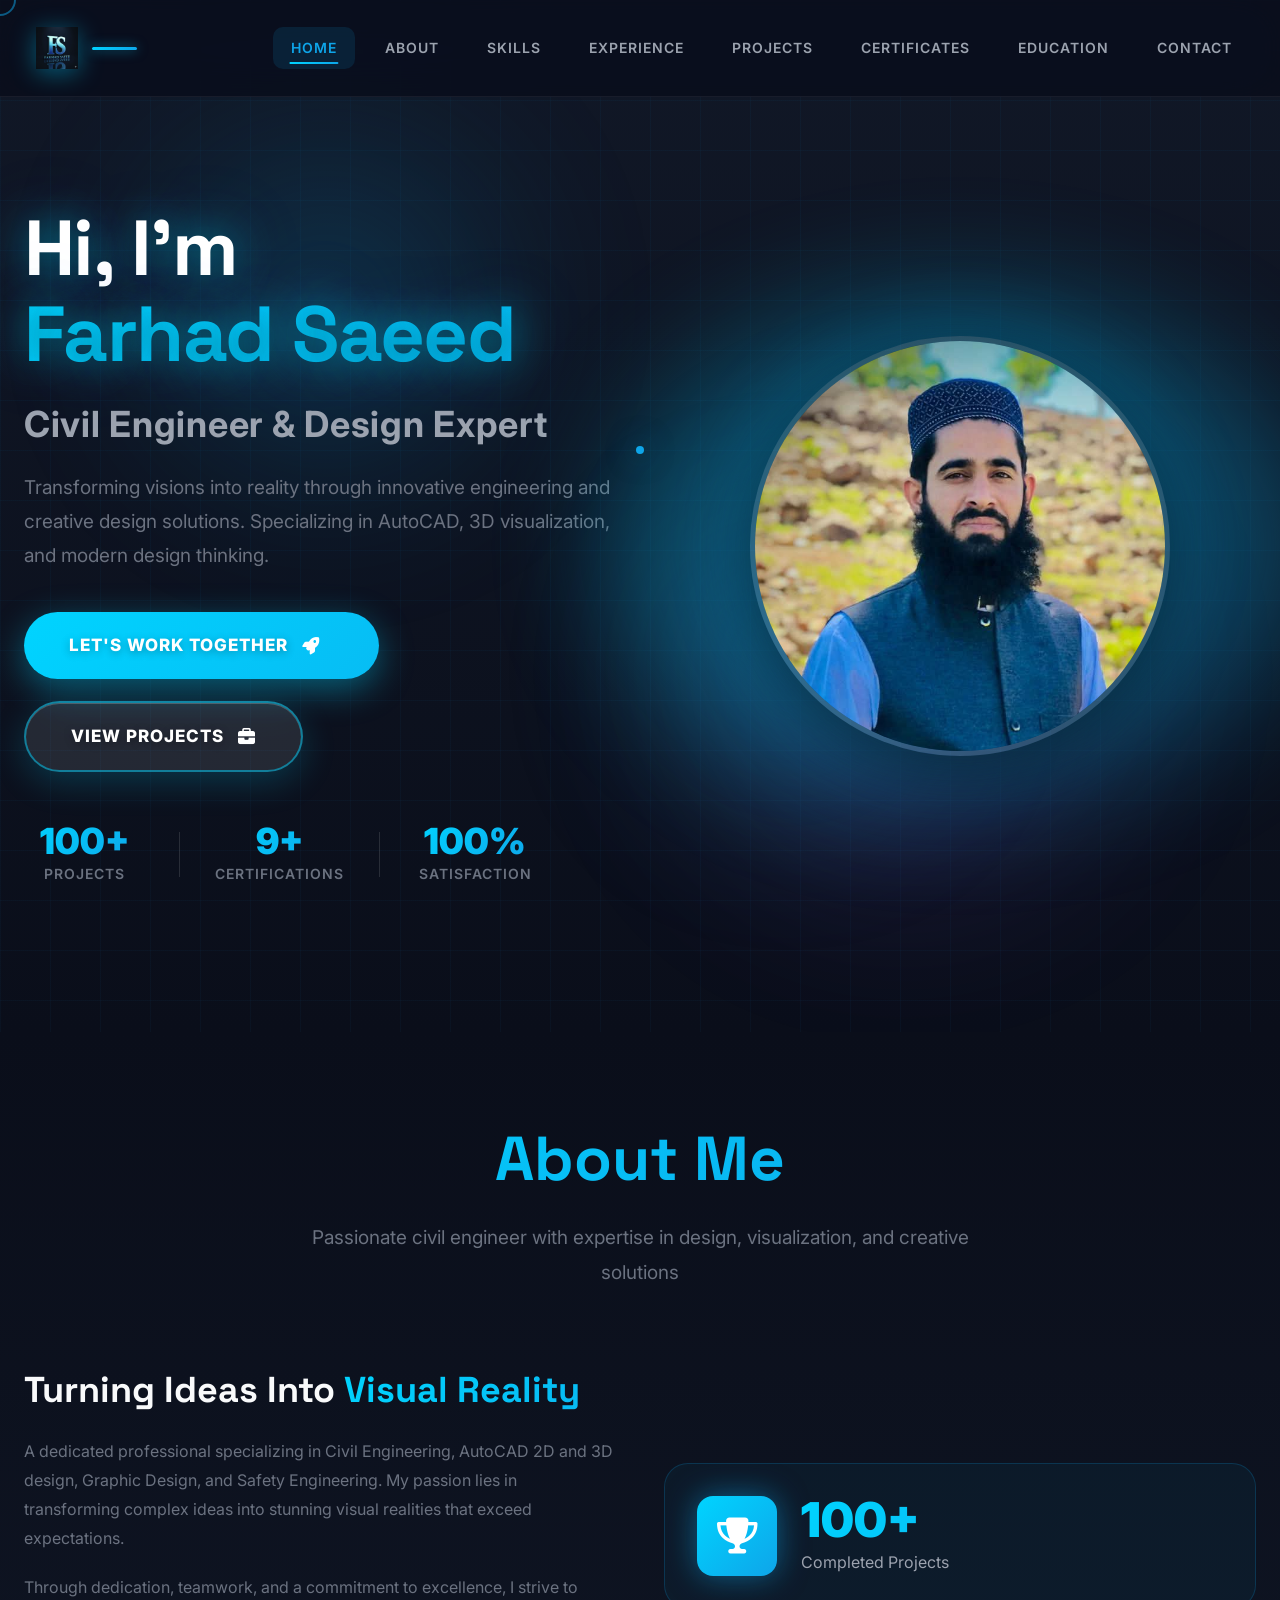
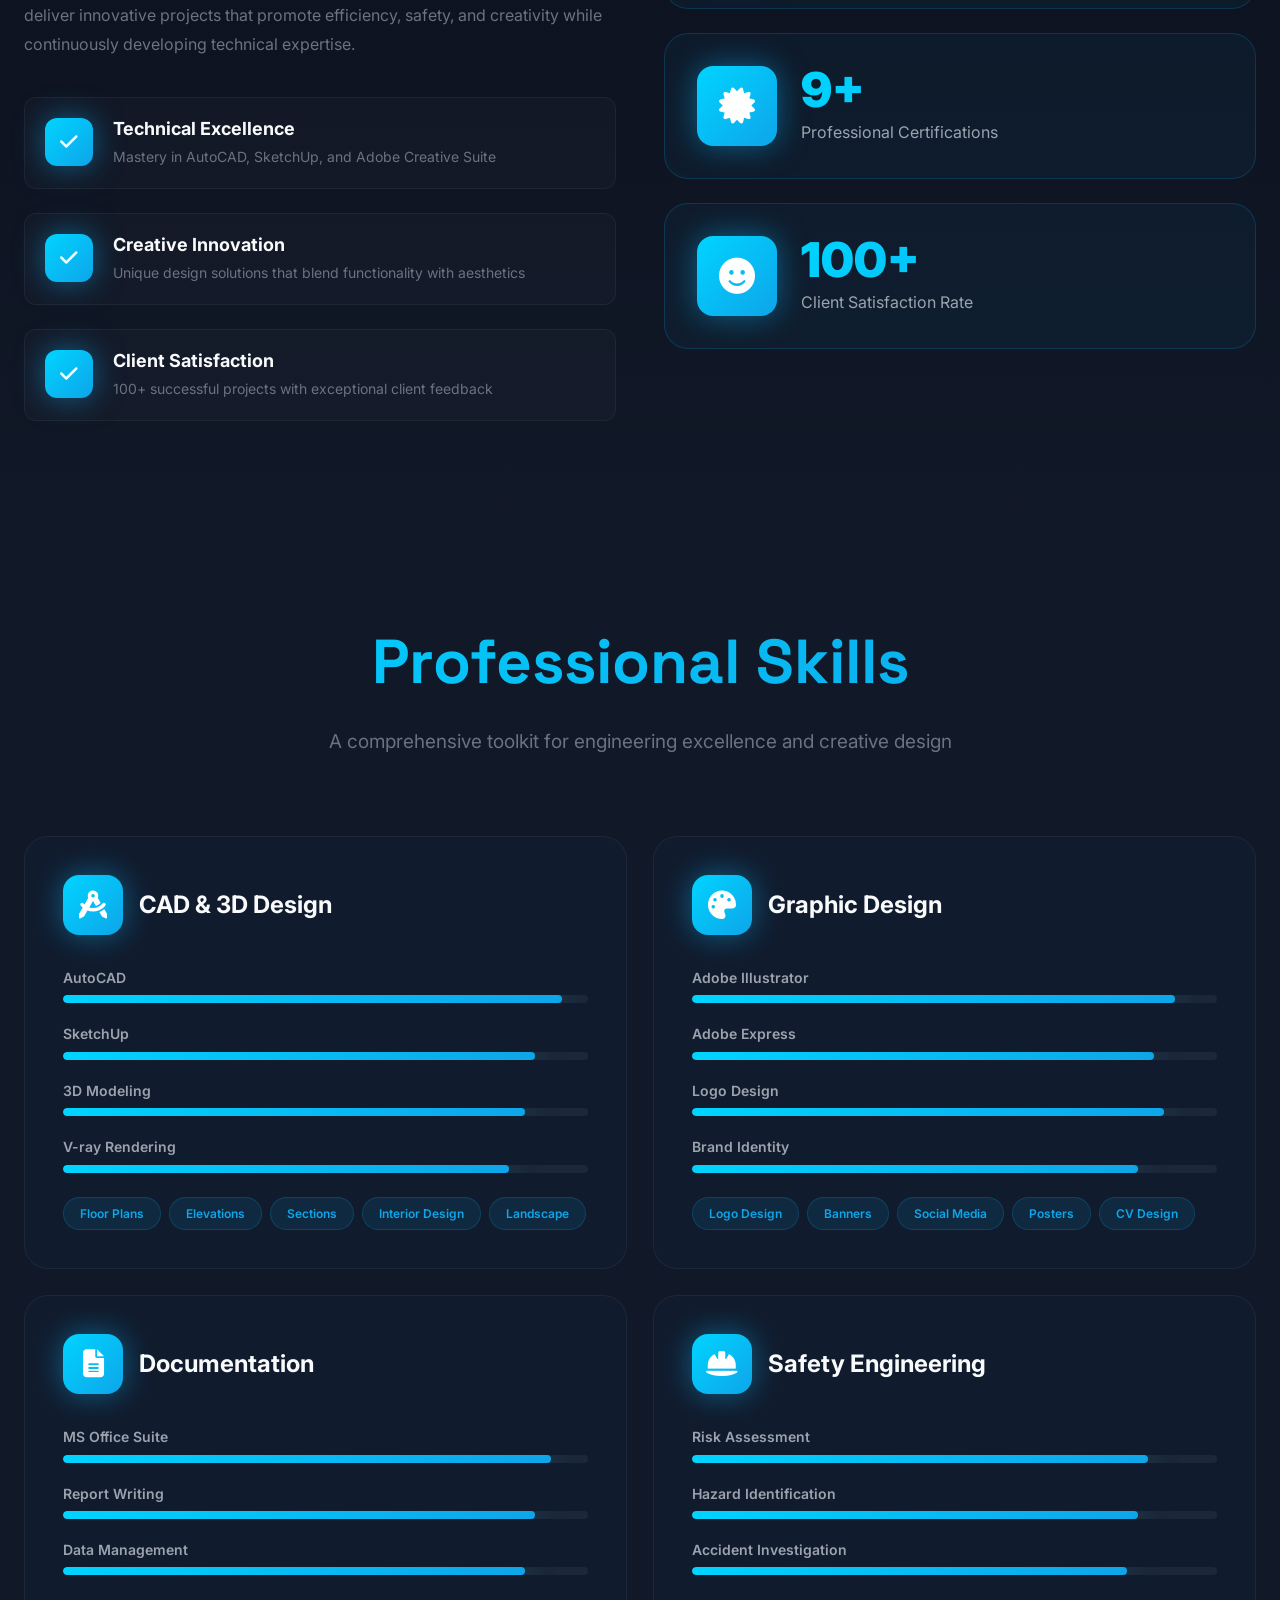
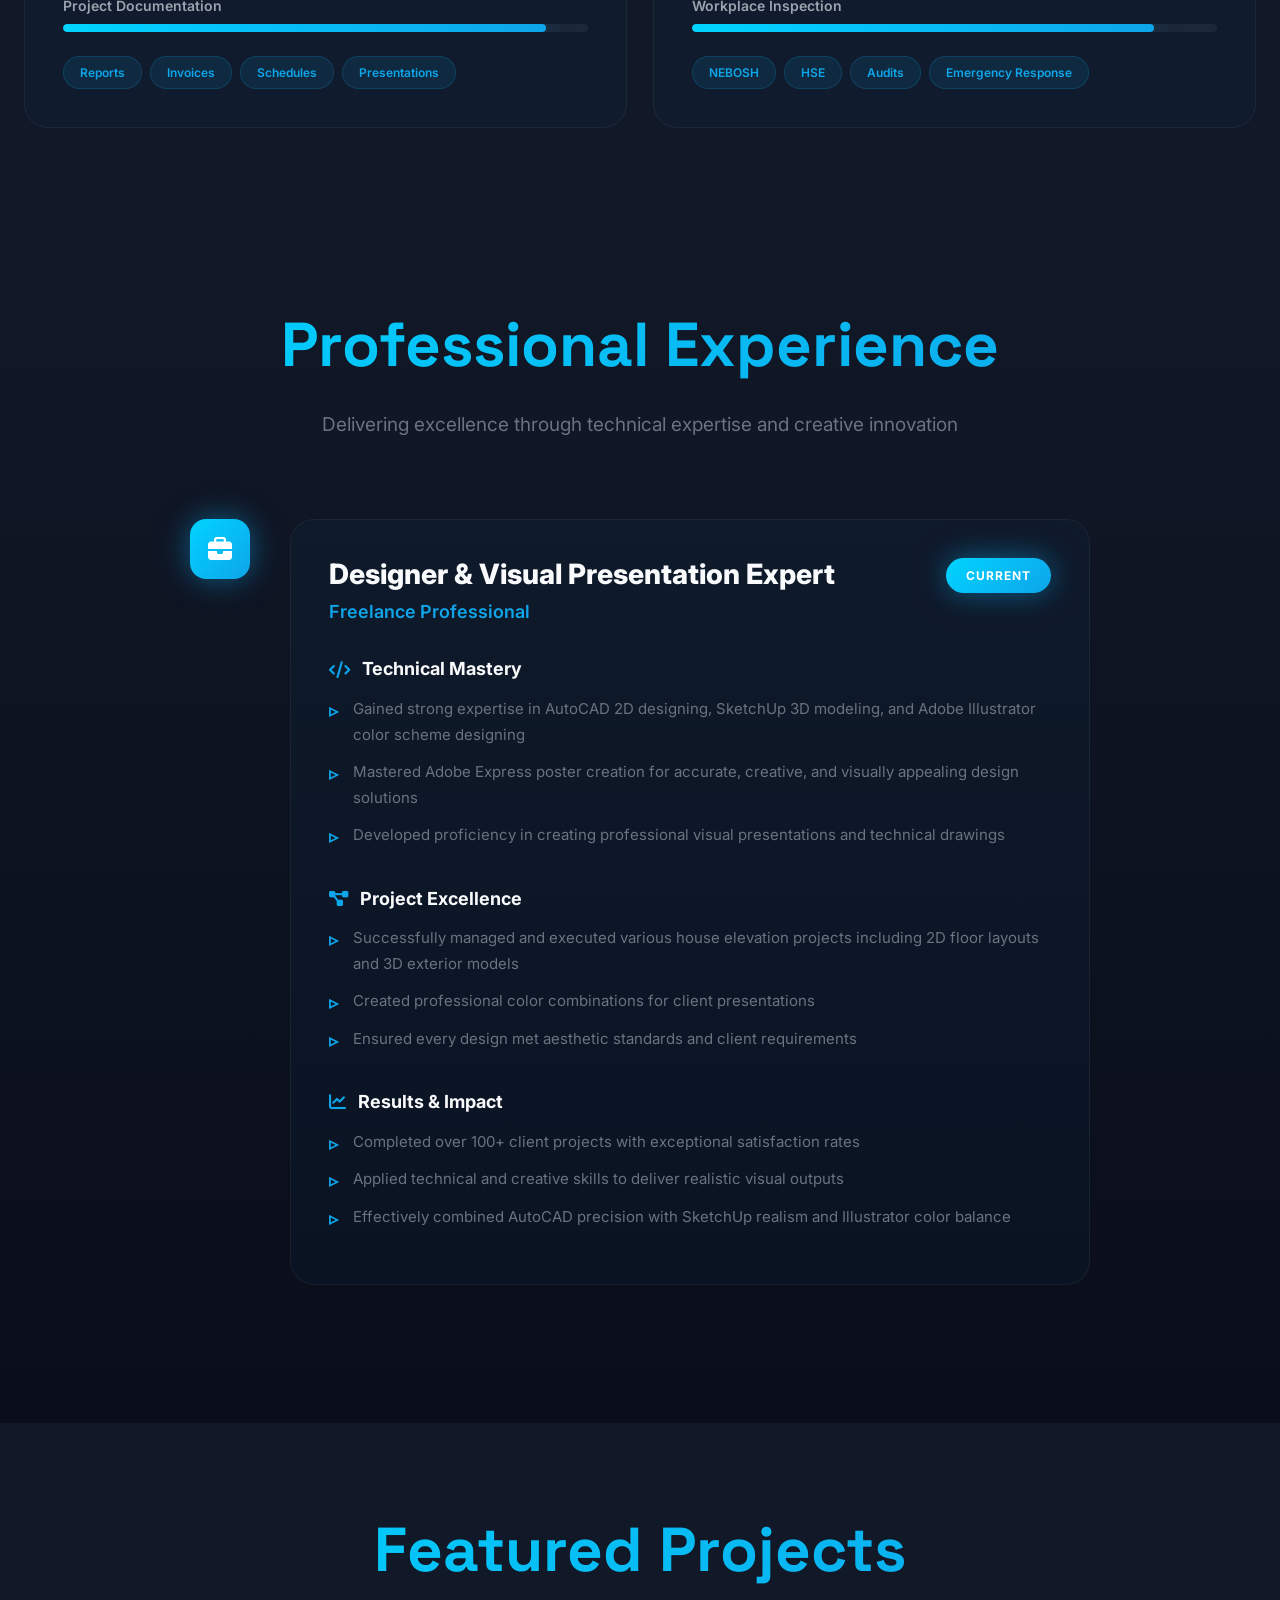
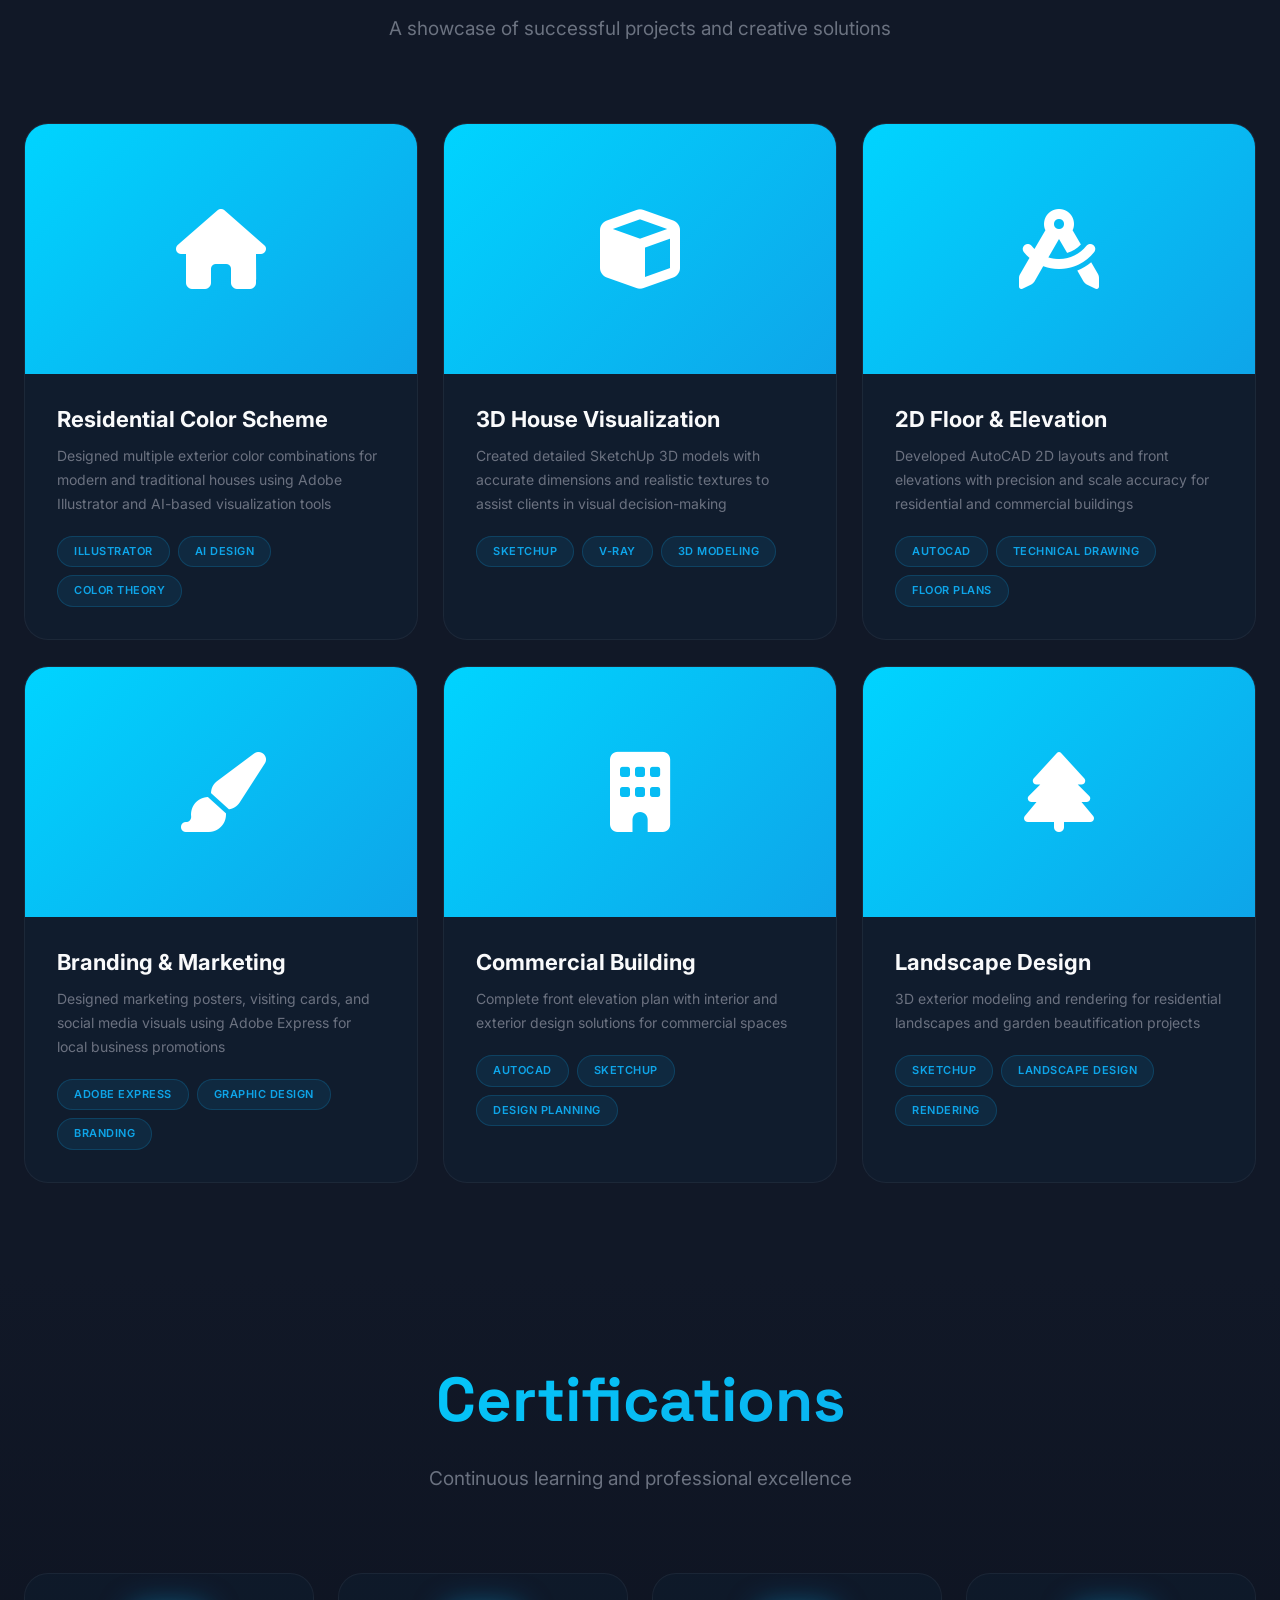
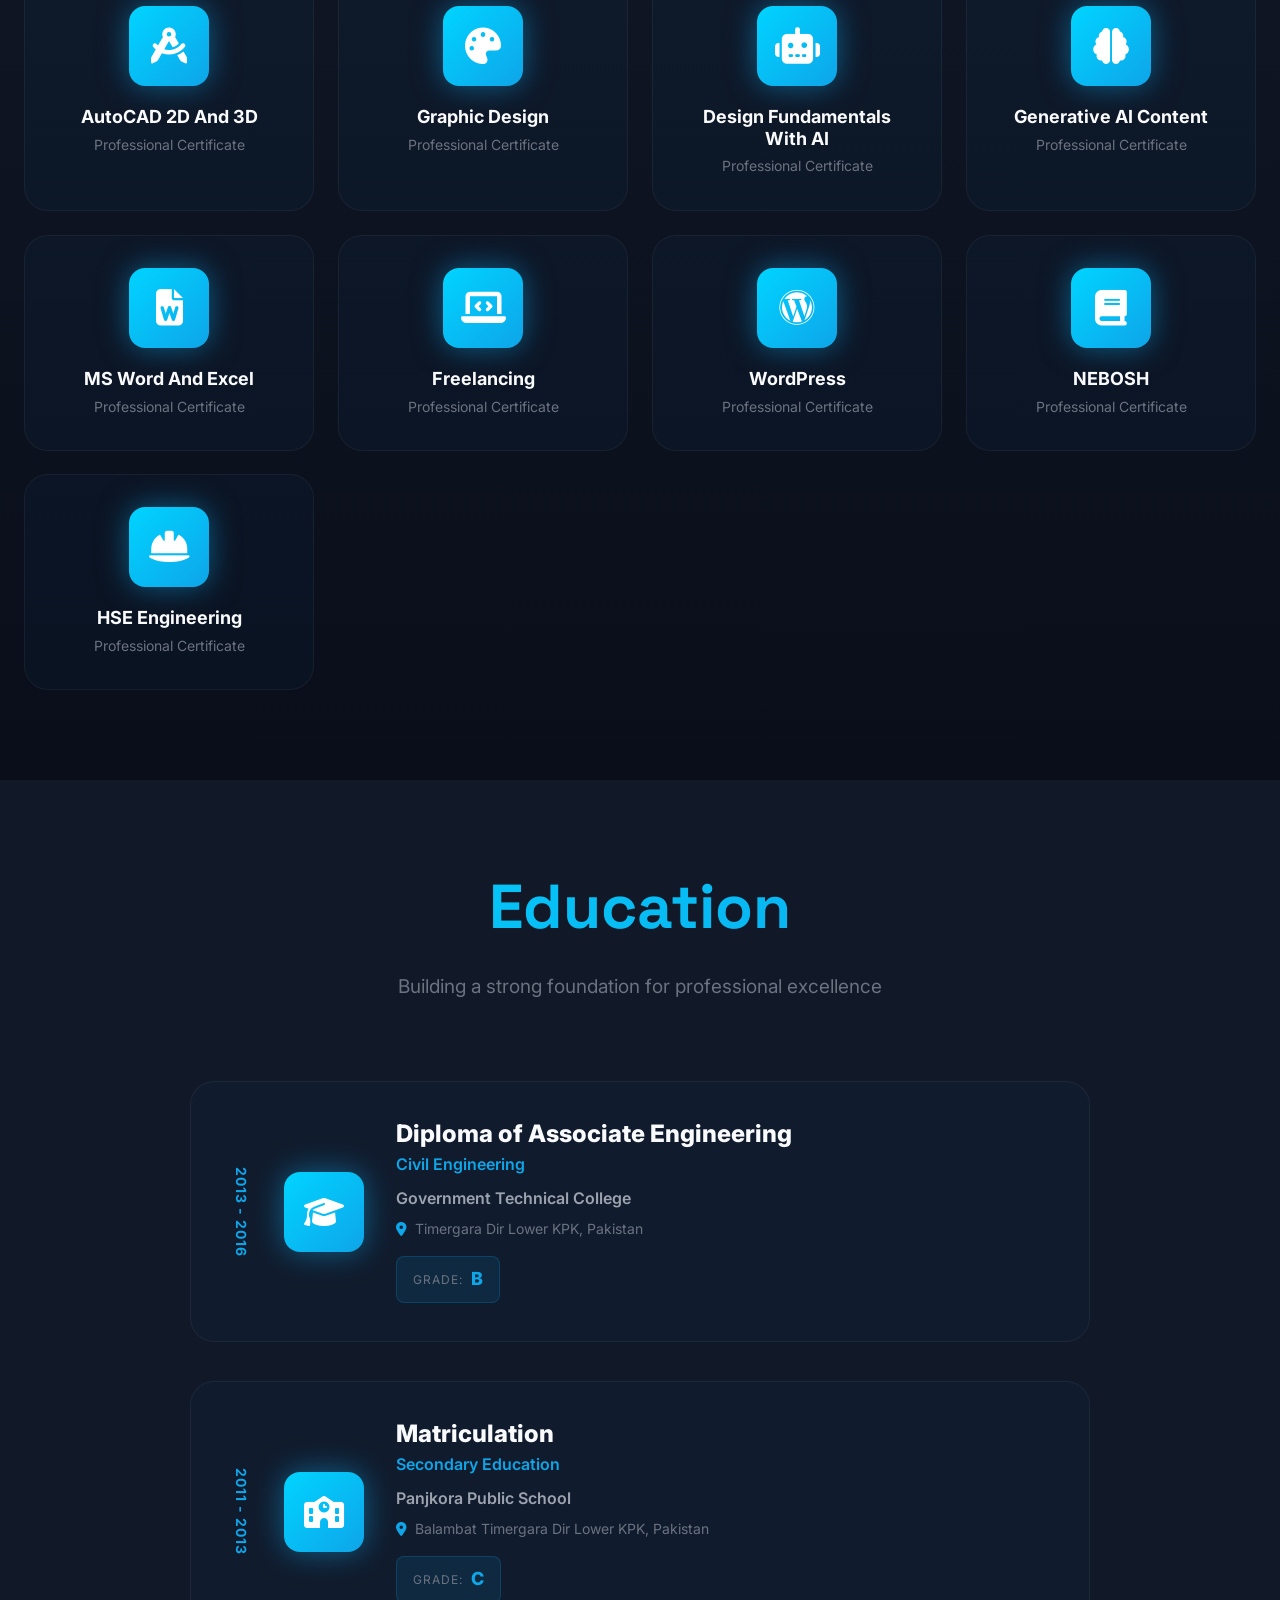
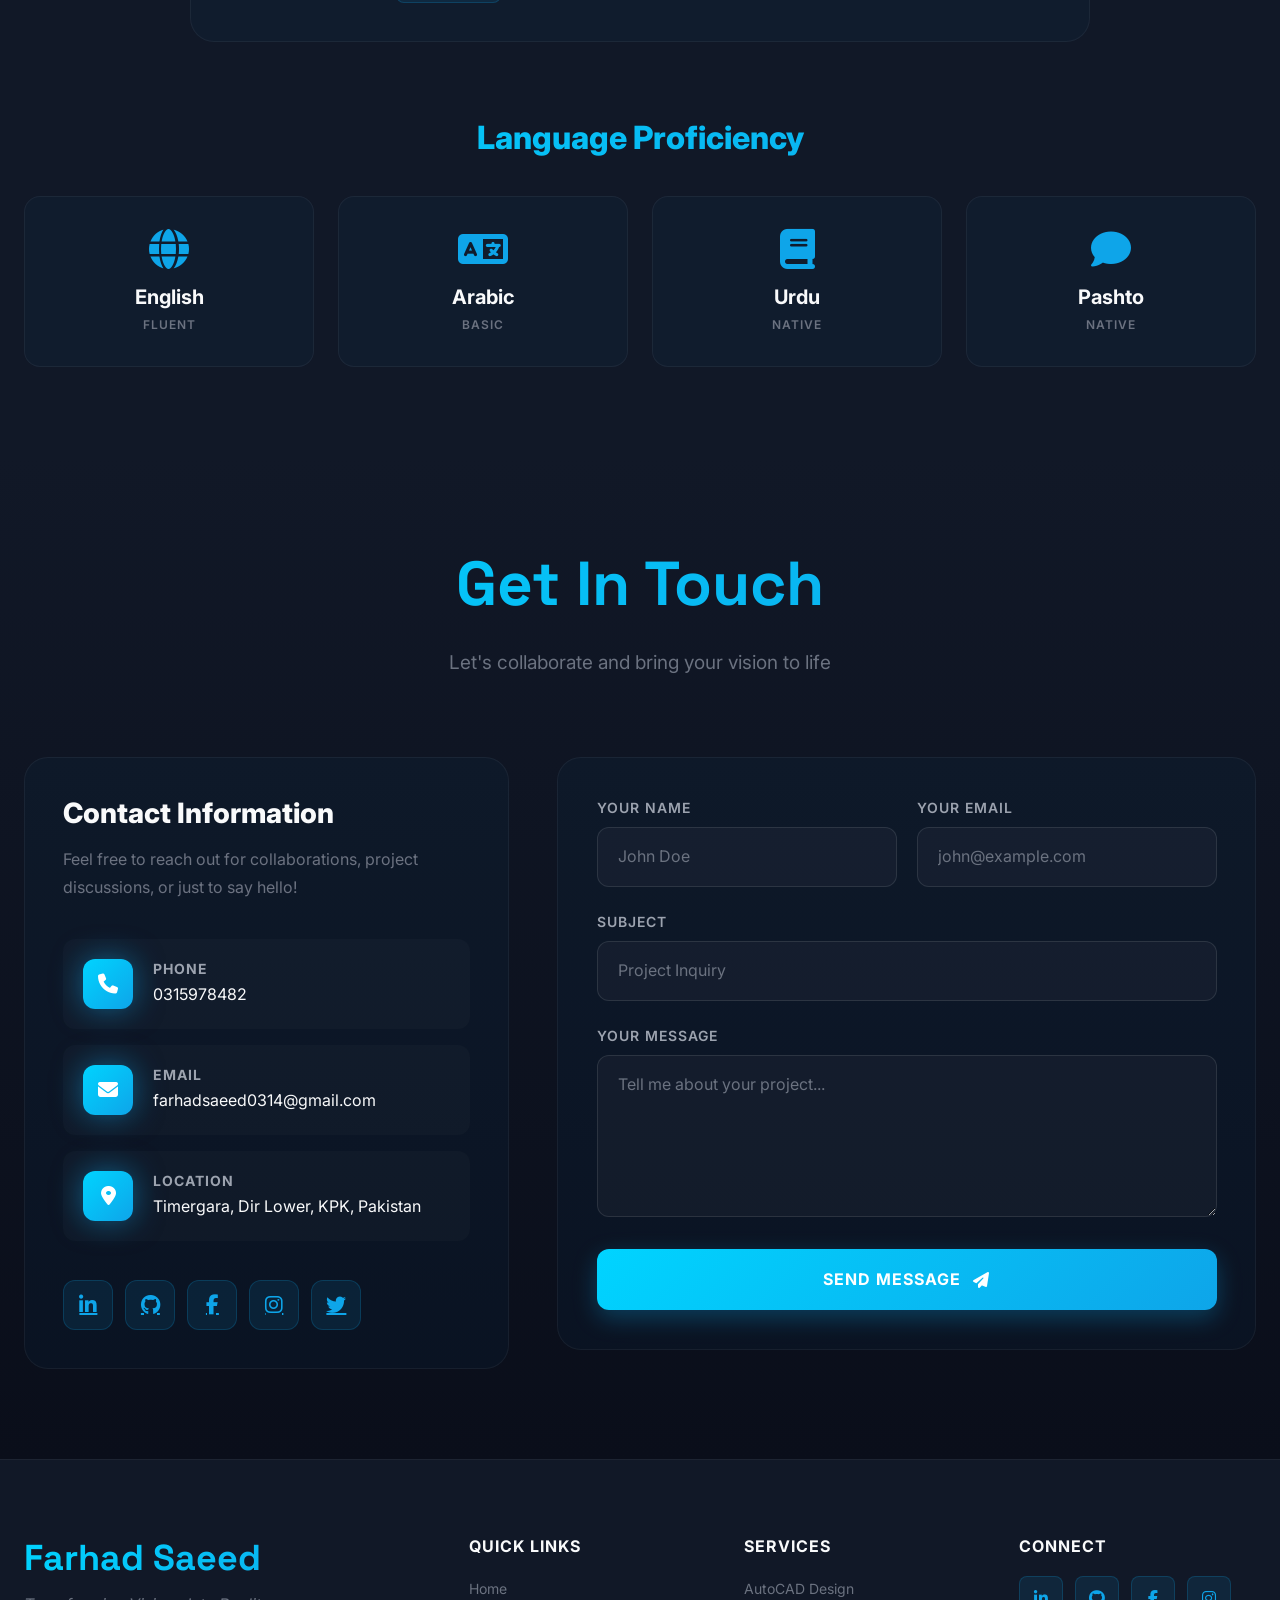
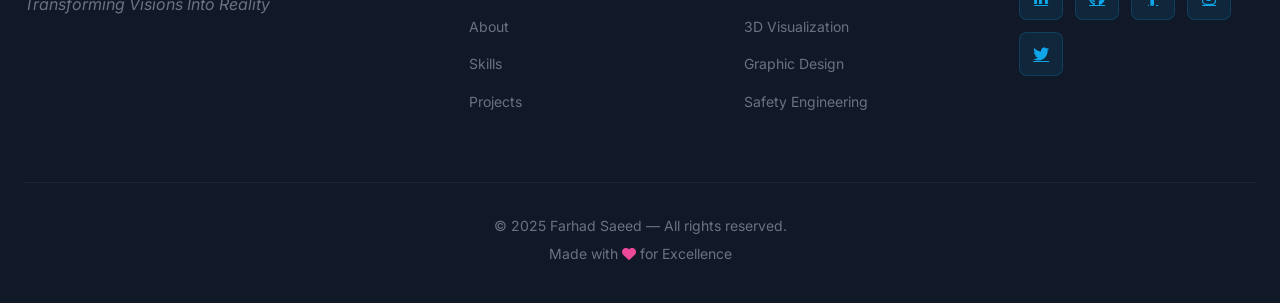
==== Farhad Saeed portfolio/index.html @ add0cc76 "trigger" ====
<!DOCTYPE html>
<html lang="en">
  <head>
    <meta charset="UTF-8" />
    <meta
      name="viewport"
      content="width=device-width, initial-scale=1.0, maximum-scale=5.0"
    />
    <meta
      name="description"
      content="Farhad Saeed - Expert Civil Engineer & Design Specialist | AutoCAD, 3D Visualization, Graphic Design"
    />
    <meta
      name="keywords"
      content="Civil Engineer, AutoCAD, 3D Design, Graphic Design, SketchUp, Portfolio"
    />
    <meta name="author" content="Farhad Saeed" />
    <meta name="theme-color" content="#0EA5E9" />

    <title>Farhad Saeed | Civil Engineer & Design Expert</title>

    <!-- Preconnect for performance -->
    <link rel="preconnect" href="https://fonts.googleapis.com" />
    <link rel="preconnect" href="https://fonts.gstatic.com" crossorigin />
    <link rel="preconnect" href="https://cdn.jsdelivr.net" />

    <!-- Bootstrap CSS -->
    <link
      href="https://cdn.jsdelivr.net/npm/bootstrap@5.3.2/dist/css/bootstrap.min.css"
      rel="stylesheet"
      integrity="sha384-T3c6CoIi6uLrA9TneNEoa7RxnatzjcDSCmG1MXxSR1GAsXEV/Dwwykc2MPK8M2HN"
      crossorigin="anonymous"
    />

    <!-- Font Awesome -->
    <link
      rel="stylesheet"
      href="https://cdnjs.cloudflare.com/ajax/libs/font-awesome/6.4.2/css/all.min.css"
      integrity="sha512-z3gLpd7yknf1YoNbCzqRKc4qyor8gaKU1qmn+CShxbuBusANI9QpRohGBreCFkKxLhei6S9CQXFEbbKuqLg0DA=="
      crossorigin="anonymous"
      referrerpolicy="no-referrer"
    />

    <!-- Google Fonts - Inter & Space Grotesk -->
    <link
      href="https://fonts.googleapis.com/css2?family=Inter:wght@300;400;500;600;700;800;900&family=Space+Grotesk:wght@400;500;600;700;800;900&display=swap"
      rel="stylesheet"
    />

    <!-- AOS Animation Library -->
    <link href="https://unpkg.com/aos@2.3.1/dist/aos.css" rel="stylesheet" />

    <!-- Custom CSS -->
    <link href="index.css" rel="stylesheet" />

    <!-- Favicon -->
    <link rel="icon" type="image/png" href="farhadlogo.png" />
  </head>
  <body>
    <!-- Loading Screen -->
    <div class="loading-screen" id="loadingScreen">
      <div class="loader-container">
        <div class="loader"></div>
        <div class="loader-text">Loading Excellence...</div>
      </div>
    </div>

    <!-- Custom Cursor (Desktop Only) -->
    <div class="cursor-dot" id="cursorDot"></div>
    <div class="cursor-outline" id="cursorOutline"></div>

    <!-- Navigation -->
    <nav class="navbar navbar-expand-lg fixed-top" id="mainNav">
      <div class="container">
        <a class="navbar-brand" href="#home">
          <img
            src="farhadlogo.png"
            alt="Farhad Saeed Logo"
            class="logo-image"
            loading="lazy"
          />
          <span class="brand-line"></span>
        </a>
        <button
          class="navbar-toggler"
          type="button"
          data-bs-toggle="collapse"
          data-bs-target="#navbarNav"
          aria-controls="navbarNav"
          aria-expanded="false"
          aria-label="Toggle navigation"
        >
          <span class="navbar-toggler-icon"></span>
        </button>
        <div
          class="collapse navbar-collapse justify-content-end"
          id="navbarNav"
        >
          <ul class="navbar-nav">
            <li class="nav-item">
              <a class="nav-link active" href="#home">Home</a>
            </li>
            <li class="nav-item">
              <a class="nav-link" href="#about">About</a>
            </li>
            <li class="nav-item">
              <a class="nav-link" href="#skills">Skills</a>
            </li>
            <li class="nav-item">
              <a class="nav-link" href="#experience">Experience</a>
            </li>
            <li class="nav-item">
              <a class="nav-link" href="#projects">Projects</a>
            </li>
            <li class="nav-item">
              <a class="nav-link" href="#certificates">Certificates</a>
            </li>
            <li class="nav-item">
              <a class="nav-link" href="#education">Education</a>
            </li>
            <li class="nav-item">
              <a class="nav-link" href="#contact">Contact</a>
            </li>
          </ul>
        </div>
      </div>
    </nav>

    <!-- Hero Section -->
    <section id="home" class="hero-section">
      <div class="hero-background">
        <div class="hero-grid"></div>
        <div class="hero-gradient-orb orb-1"></div>
        <div class="hero-gradient-orb orb-2"></div>
        <div class="hero-gradient-orb orb-3"></div>
      </div>

      <div class="container">
        <div class="row align-items-center min-vh-100 g-4 g-lg-5">
          <div
            class="col-lg-6 order-2 order-lg-1"
            data-aos="fade-right"
            data-aos-duration="1000"
          >
            <div class="hero-content">
              <h1 class="hero-title">
                Hi, I'm <span class="gradient-text">Farhad Saeed</span>
              </h1>
              <h2 class="hero-subtitle">Civil Engineer & Design Expert</h2>
              <p class="hero-description">
                Transforming visions into reality through innovative engineering
                and creative design solutions. Specializing in AutoCAD, 3D
                visualization, and modern design thinking.
              </p>

              <div class="hero-buttons">
                <a href="#contact" class="btn-hero-primary">
                  <span class="btn-text">Let's Work Together</span>
                  <span class="btn-icon"><i class="fas fa-rocket"></i></span>
                  <div class="btn-particles"></div>
                </a>
                <a href="#projects" class="btn-hero-secondary">
                  <span class="btn-text">View Projects</span>
                  <span class="btn-icon"><i class="fas fa-briefcase"></i></span>
                </a>
              </div>

              <div class="hero-stats">
                <div class="stat-item">
                  <div class="stat-number">100+</div>
                  <div class="stat-label">Projects</div>
                </div>
                <div class="stat-divider"></div>
                <div class="stat-item">
                  <div class="stat-number">9+</div>
                  <div class="stat-label">Certifications</div>
                </div>
                <div class="stat-divider"></div>
                <div class="stat-item">
                  <div class="stat-number">100%</div>
                  <div class="stat-label">Satisfaction</div>
                </div>
              </div>
            </div>
          </div>
          <div
            class="col-lg-6 order-1 order-lg-2"
            data-aos="fade-left"
            data-aos-duration="1000"
            data-aos-delay="200"
          >
            <div class="hero-image-container">
              <div class="image-backdrop"></div>
              <div class="image-wrapper">
                <img
                  src="farhad1.jpeg"
                  alt="Farhad Saeed - Civil Engineer"
                  class="profile-image"
                  loading="eager"
                />
              </div>
            </div>
          </div>
        </div>
      </div>
    </section>

    <!-- About Section -->
    <section id="about" class="about-section">
      <div class="container">
        <div class="section-header" data-aos="fade-up">
          <h2 class="section-title">About Me</h2>
          <p class="section-subtitle">
            Passionate civil engineer with expertise in design, visualization,
            and creative solutions
          </p>
        </div>

        <div class="row align-items-center g-4 g-lg-5">
          <div class="col-lg-6" data-aos="fade-right" data-aos-delay="100">
            <div class="about-content">
              <h3 class="about-heading">
                Turning Ideas Into
                <span class="gradient-text">Visual Reality</span>
              </h3>
              <p class="about-text">
                A dedicated professional specializing in Civil Engineering,
                AutoCAD 2D and 3D design, Graphic Design, and Safety
                Engineering. My passion lies in transforming complex ideas into
                stunning visual realities that exceed expectations.
              </p>
              <p class="about-text">
                Through dedication, teamwork, and a commitment to excellence, I
                strive to deliver innovative projects that promote efficiency,
                safety, and creativity while continuously developing technical
                expertise.
              </p>

              <div class="about-features">
                <div class="feature-item">
                  <div class="feature-icon">
                    <i class="fas fa-check"></i>
                  </div>
                  <div class="feature-text">
                    <h4>Technical Excellence</h4>
                    <p>
                      Mastery in AutoCAD, SketchUp, and Adobe Creative Suite
                    </p>
                  </div>
                </div>
                <div class="feature-item">
                  <div class="feature-icon">
                    <i class="fas fa-check"></i>
                  </div>
                  <div class="feature-text">
                    <h4>Creative Innovation</h4>
                    <p>
                      Unique design solutions that blend functionality with
                      aesthetics
                    </p>
                  </div>
                </div>
                <div class="feature-item">
                  <div class="feature-icon">
                    <i class="fas fa-check"></i>
                  </div>
                  <div class="feature-text">
                    <h4>Client Satisfaction</h4>
                    <p>
                      100+ successful projects with exceptional client feedback
                    </p>
                  </div>
                </div>
              </div>
            </div>
          </div>

          <div class="col-lg-6" data-aos="fade-left" data-aos-delay="200">
            <div class="about-cards">
              <div
                class="info-card-modern"
                data-aos="zoom-in"
                data-aos-delay="300"
              >
                <div class="card-icon">
                  <i class="fas fa-trophy"></i>
                </div>
                <div class="card-content">
                  <h3 class="card-number" data-target="100">0</h3>
                  <p class="card-label">Completed Projects</p>
                </div>
                <div class="card-glow"></div>
              </div>

              <div
                class="info-card-modern"
                data-aos="zoom-in"
                data-aos-delay="400"
              >
                <div class="card-icon">
                  <i class="fas fa-certificate"></i>
                </div>
                <div class="card-content">
                  <h3 class="card-number" data-target="9">0</h3>
                  <p class="card-label">Professional Certifications</p>
                </div>
                <div class="card-glow"></div>
              </div>

              <div
                class="info-card-modern"
                data-aos="zoom-in"
                data-aos-delay="500"
              >
                <div class="card-icon">
                  <i class="fas fa-smile"></i>
                </div>
                <div class="card-content">
                  <h3 class="card-number" data-target="100">0</h3>
                  <p class="card-label">Client Satisfaction Rate</p>
                </div>
                <div class="card-glow"></div>
              </div>
            </div>
          </div>
        </div>
      </div>
    </section>

    <!-- Skills Section -->
    <section id="skills" class="skills-section">
      <div class="container">
        <div class="section-header" data-aos="fade-up">
          <h2 class="section-title">Professional Skills</h2>
          <p class="section-subtitle">
            A comprehensive toolkit for engineering excellence and creative
            design
          </p>
        </div>

        <div class="skills-grid">
          <!-- CAD & 3D Design -->
          <div
            class="skill-category-card"
            data-aos="fade-up"
            data-aos-delay="100"
          >
            <div class="category-header">
              <div class="category-icon">
                <i class="fas fa-drafting-compass"></i>
              </div>
              <h3 class="category-title">CAD & 3D Design</h3>
            </div>
            <div class="skills-list">
              <div class="skill-item">
                <span class="skill-name">AutoCAD</span>
                <div class="skill-bar">
                  <div class="skill-progress" data-progress="95"></div>
                </div>
              </div>
              <div class="skill-item">
                <span class="skill-name">SketchUp</span>
                <div class="skill-bar">
                  <div class="skill-progress" data-progress="90"></div>
                </div>
              </div>
              <div class="skill-item">
                <span class="skill-name">3D Modeling</span>
                <div class="skill-bar">
                  <div class="skill-progress" data-progress="88"></div>
                </div>
              </div>
              <div class="skill-item">
                <span class="skill-name">V-ray Rendering</span>
                <div class="skill-bar">
                  <div class="skill-progress" data-progress="85"></div>
                </div>
              </div>
            </div>
            <div class="category-tags">
              <span class="skill-tag">Floor Plans</span>
              <span class="skill-tag">Elevations</span>
              <span class="skill-tag">Sections</span>
              <span class="skill-tag">Interior Design</span>
              <span class="skill-tag">Landscape</span>
            </div>
          </div>

          <!-- Graphic Design -->
          <div
            class="skill-category-card"
            data-aos="fade-up"
            data-aos-delay="200"
          >
            <div class="category-header">
              <div class="category-icon">
                <i class="fas fa-palette"></i>
              </div>
              <h3 class="category-title">Graphic Design</h3>
            </div>
            <div class="skills-list">
              <div class="skill-item">
                <span class="skill-name">Adobe Illustrator</span>
                <div class="skill-bar">
                  <div class="skill-progress" data-progress="92"></div>
                </div>
              </div>
              <div class="skill-item">
                <span class="skill-name">Adobe Express</span>
                <div class="skill-bar">
                  <div class="skill-progress" data-progress="88"></div>
                </div>
              </div>
              <div class="skill-item">
                <span class="skill-name">Logo Design</span>
                <div class="skill-bar">
                  <div class="skill-progress" data-progress="90"></div>
                </div>
              </div>
              <div class="skill-item">
                <span class="skill-name">Brand Identity</span>
                <div class="skill-bar">
                  <div class="skill-progress" data-progress="85"></div>
                </div>
              </div>
            </div>
            <div class="category-tags">
              <span class="skill-tag">Logo Design</span>
              <span class="skill-tag">Banners</span>
              <span class="skill-tag">Social Media</span>
              <span class="skill-tag">Posters</span>
              <span class="skill-tag">CV Design</span>
            </div>
          </div>

          <!-- Documentation -->
          <div
            class="skill-category-card"
            data-aos="fade-up"
            data-aos-delay="300"
          >
            <div class="category-header">
              <div class="category-icon">
                <i class="fas fa-file-alt"></i>
              </div>
              <h3 class="category-title">Documentation</h3>
            </div>
            <div class="skills-list">
              <div class="skill-item">
                <span class="skill-name">MS Office Suite</span>
                <div class="skill-bar">
                  <div class="skill-progress" data-progress="93"></div>
                </div>
              </div>
              <div class="skill-item">
                <span class="skill-name">Report Writing</span>
                <div class="skill-bar">
                  <div class="skill-progress" data-progress="90"></div>
                </div>
              </div>
              <div class="skill-item">
                <span class="skill-name">Data Management</span>
                <div class="skill-bar">
                  <div class="skill-progress" data-progress="88"></div>
                </div>
              </div>
              <div class="skill-item">
                <span class="skill-name">Project Documentation</span>
                <div class="skill-bar">
                  <div class="skill-progress" data-progress="92"></div>
                </div>
              </div>
            </div>
            <div class="category-tags">
              <span class="skill-tag">Reports</span>
              <span class="skill-tag">Invoices</span>
              <span class="skill-tag">Schedules</span>
              <span class="skill-tag">Presentations</span>
            </div>
          </div>

          <!-- Safety Engineering -->
          <div
            class="skill-category-card"
            data-aos="fade-up"
            data-aos-delay="400"
          >
            <div class="category-header">
              <div class="category-icon">
                <i class="fas fa-hard-hat"></i>
              </div>
              <h3 class="category-title">Safety Engineering</h3>
            </div>
            <div class="skills-list">
              <div class="skill-item">
                <span class="skill-name">Risk Assessment</span>
                <div class="skill-bar">
                  <div class="skill-progress" data-progress="87"></div>
                </div>
              </div>
              <div class="skill-item">
                <span class="skill-name">Hazard Identification</span>
                <div class="skill-bar">
                  <div class="skill-progress" data-progress="85"></div>
                </div>
              </div>
              <div class="skill-item">
                <span class="skill-name">Accident Investigation</span>
                <div class="skill-bar">
                  <div class="skill-progress" data-progress="83"></div>
                </div>
              </div>
              <div class="skill-item">
                <span class="skill-name">Workplace Inspection</span>
                <div class="skill-bar">
                  <div class="skill-progress" data-progress="88"></div>
                </div>
              </div>
            </div>
            <div class="category-tags">
              <span class="skill-tag">NEBOSH</span>
              <span class="skill-tag">HSE</span>
              <span class="skill-tag">Audits</span>
              <span class="skill-tag">Emergency Response</span>
            </div>
          </div>
        </div>
      </div>
    </section>

    <!-- Experience Section -->
    <section id="experience" class="experience-section">
      <div class="container">
        <div class="section-header" data-aos="fade-up">
          <h2 class="section-title">Professional Experience</h2>
          <p class="section-subtitle">
            Delivering excellence through technical expertise and creative
            innovation
          </p>
        </div>

        <div class="experience-timeline">
          <div class="timeline-item" data-aos="fade-up" data-aos-delay="100">
            <div class="timeline-marker">
              <div class="marker-inner">
                <i class="fas fa-briefcase"></i>
              </div>
            </div>
            <div class="timeline-content">
              <div class="experience-header">
                <div>
                  <h3 class="experience-title">
                    Designer & Visual Presentation Expert
                  </h3>
                  <p class="experience-company">Freelance Professional</p>
                </div>
                <div class="experience-badge">Current</div>
              </div>

              <div class="experience-details">
                <div class="detail-block">
                  <h4><i class="fas fa-code"></i> Technical Mastery</h4>
                  <ul>
                    <li>
                      Gained strong expertise in AutoCAD 2D designing, SketchUp
                      3D modeling, and Adobe Illustrator color scheme designing
                    </li>
                    <li>
                      Mastered Adobe Express poster creation for accurate,
                      creative, and visually appealing design solutions
                    </li>
                    <li>
                      Developed proficiency in creating professional visual
                      presentations and technical drawings
                    </li>
                  </ul>
                </div>

                <div class="detail-block">
                  <h4>
                    <i class="fas fa-project-diagram"></i> Project Excellence
                  </h4>
                  <ul>
                    <li>
                      Successfully managed and executed various house elevation
                      projects including 2D floor layouts and 3D exterior models
                    </li>
                    <li>
                      Created professional color combinations for client
                      presentations
                    </li>
                    <li>
                      Ensured every design met aesthetic standards and client
                      requirements
                    </li>
                  </ul>
                </div>

                <div class="detail-block">
                  <h4><i class="fas fa-chart-line"></i> Results & Impact</h4>
                  <ul>
                    <li>
                      Completed over 100+ client projects with exceptional
                      satisfaction rates
                    </li>
                    <li>
                      Applied technical and creative skills to deliver realistic
                      visual outputs
                    </li>
                    <li>
                      Effectively combined AutoCAD precision with SketchUp
                      realism and Illustrator color balance
                    </li>
                  </ul>
                </div>
              </div>
            </div>
          </div>
        </div>
      </div>
    </section>

    <!-- Projects Section -->
    <section id="projects" class="projects-section">
      <div class="container">
        <div class="section-header" data-aos="fade-up">
          <h2 class="section-title">Featured Projects</h2>
          <p class="section-subtitle">
            A showcase of successful projects and creative solutions
          </p>
        </div>

        <div class="projects-grid">
          <div
            class="project-card-modern"
            data-aos="zoom-in"
            data-aos-delay="100"
          >
            <div class="project-image-wrapper">
              <div class="project-image">
                <i class="fas fa-home"></i>
              </div>
              <div class="project-overlay">
                <a
                  href="#"
                  class="project-link"
                  aria-label="View Residential Color Scheme Project"
                >
                  <i class="fas fa-external-link-alt"></i>
                </a>
              </div>
            </div>
            <div class="project-info">
              <h3 class="project-title">Residential Color Scheme</h3>
              <p class="project-description">
                Designed multiple exterior color combinations for modern and
                traditional houses using Adobe Illustrator and AI-based
                visualization tools
              </p>
              <div class="project-tech">
                <span class="tech-badge">Illustrator</span>
                <span class="tech-badge">AI Design</span>
                <span class="tech-badge">Color Theory</span>
              </div>
            </div>
          </div>

          <div
            class="project-card-modern"
            data-aos="zoom-in"
            data-aos-delay="200"
          >
            <div class="project-image-wrapper">
              <div class="project-image">
                <i class="fas fa-cube"></i>
              </div>
              <div class="project-overlay">
                <a
                  href="#"
                  class="project-link"
                  aria-label="View 3D House Visualization Project"
                >
                  <i class="fas fa-external-link-alt"></i>
                </a>
              </div>
            </div>
            <div class="project-info">
              <h3 class="project-title">3D House Visualization</h3>
              <p class="project-description">
                Created detailed SketchUp 3D models with accurate dimensions and
                realistic textures to assist clients in visual decision-making
              </p>
              <div class="project-tech">
                <span class="tech-badge">SketchUp</span>
                <span class="tech-badge">V-ray</span>
                <span class="tech-badge">3D Modeling</span>
              </div>
            </div>
          </div>

          <div
            class="project-card-modern"
            data-aos="zoom-in"
            data-aos-delay="300"
          >
            <div class="project-image-wrapper">
              <div class="project-image">
                <i class="fas fa-drafting-compass"></i>
              </div>
              <div class="project-overlay">
                <a
                  href="#"
                  class="project-link"
                  aria-label="View 2D Floor & Elevation Project"
                >
                  <i class="fas fa-external-link-alt"></i>
                </a>
              </div>
            </div>
            <div class="project-info">
              <h3 class="project-title">2D Floor & Elevation</h3>
              <p class="project-description">
                Developed AutoCAD 2D layouts and front elevations with precision
                and scale accuracy for residential and commercial buildings
              </p>
              <div class="project-tech">
                <span class="tech-badge">AutoCAD</span>
                <span class="tech-badge">Technical Drawing</span>
                <span class="tech-badge">Floor Plans</span>
              </div>
            </div>
          </div>

          <div
            class="project-card-modern"
            data-aos="zoom-in"
            data-aos-delay="400"
          >
            <div class="project-image-wrapper">
              <div class="project-image">
                <i class="fas fa-paint-brush"></i>
              </div>
              <div class="project-overlay">
                <a
                  href="#"
                  class="project-link"
                  aria-label="View Branding & Marketing Project"
                >
                  <i class="fas fa-external-link-alt"></i>
                </a>
              </div>
            </div>
            <div class="project-info">
              <h3 class="project-title">Branding & Marketing</h3>
              <p class="project-description">
                Designed marketing posters, visiting cards, and social media
                visuals using Adobe Express for local business promotions
              </p>
              <div class="project-tech">
                <span class="tech-badge">Adobe Express</span>
                <span class="tech-badge">Graphic Design</span>
                <span class="tech-badge">Branding</span>
              </div>
            </div>
          </div>

          <div
            class="project-card-modern"
            data-aos="zoom-in"
            data-aos-delay="500"
          >
            <div class="project-image-wrapper">
              <div class="project-image">
                <i class="fas fa-building"></i>
              </div>
              <div class="project-overlay">
                <a
                  href="#"
                  class="project-link"
                  aria-label="View Commercial Building Project"
                >
                  <i class="fas fa-external-link-alt"></i>
                </a>
              </div>
            </div>
            <div class="project-info">
              <h3 class="project-title">Commercial Building</h3>
              <p class="project-description">
                Complete front elevation plan with interior and exterior design
                solutions for commercial spaces
              </p>
              <div class="project-tech">
                <span class="tech-badge">AutoCAD</span>
                <span class="tech-badge">SketchUp</span>
                <span class="tech-badge">Design Planning</span>
              </div>
            </div>
          </div>

          <div
            class="project-card-modern"
            data-aos="zoom-in"
            data-aos-delay="600"
          >
            <div class="project-image-wrapper">
              <div class="project-image">
                <i class="fas fa-tree"></i>
              </div>
              <div class="project-overlay">
                <a
                  href="#"
                  class="project-link"
                  aria-label="View Landscape Design Project"
                >
                  <i class="fas fa-external-link-alt"></i>
                </a>
              </div>
            </div>
            <div class="project-info">
              <h3 class="project-title">Landscape Design</h3>
              <p class="project-description">
                3D exterior modeling and rendering for residential landscapes
                and garden beautification projects
              </p>
              <div class="project-tech">
                <span class="tech-badge">SketchUp</span>
                <span class="tech-badge">Landscape Design</span>
                <span class="tech-badge">Rendering</span>
              </div>
            </div>
          </div>
        </div>
      </div>
    </section>

    <!-- Certificates Section -->
    <section id="certificates" class="certificates-section">
      <div class="container">
        <div class="section-header" data-aos="fade-up">
          <h2 class="section-title">Certifications</h2>
          <p class="section-subtitle">
            Continuous learning and professional excellence
          </p>
        </div>

        <div class="certificates-grid">
          <div
            class="certificate-card-modern"
            data-aos="flip-left"
            data-aos-delay="100"
          >
            <div class="cert-icon">
              <i class="fas fa-drafting-compass"></i>
            </div>
            <h3 class="cert-title">AutoCAD 2D And 3D</h3>
            <p class="cert-issuer">Professional Certificate</p>
            <div class="cert-shine"></div>
          </div>

          <div
            class="certificate-card-modern"
            data-aos="flip-left"
            data-aos-delay="200"
          >
            <div class="cert-icon">
              <i class="fas fa-palette"></i>
            </div>
            <h3 class="cert-title">Graphic Design</h3>
            <p class="cert-issuer">Professional Certificate</p>
            <div class="cert-shine"></div>
          </div>

          <div
            class="certificate-card-modern"
            data-aos="flip-left"
            data-aos-delay="300"
          >
            <div class="cert-icon">
              <i class="fas fa-robot"></i>
            </div>
            <h3 class="cert-title">Design Fundamentals With AI</h3>
            <p class="cert-issuer">Professional Certificate</p>
            <div class="cert-shine"></div>
          </div>

          <div
            class="certificate-card-modern"
            data-aos="flip-left"
            data-aos-delay="400"
          >
            <div class="cert-icon">
              <i class="fas fa-brain"></i>
            </div>
            <h3 class="cert-title">Generative AI Content</h3>
            <p class="cert-issuer">Professional Certificate</p>
            <div class="cert-shine"></div>
          </div>

          <div
            class="certificate-card-modern"
            data-aos="flip-left"
            data-aos-delay="500"
          >
            <div class="cert-icon">
              <i class="fas fa-file-word"></i>
            </div>
            <h3 class="cert-title">MS Word And Excel</h3>
            <p class="cert-issuer">Professional Certificate</p>
            <div class="cert-shine"></div>
          </div>

          <div
            class="certificate-card-modern"
            data-aos="flip-left"
            data-aos-delay="600"
          >
            <div class="cert-icon">
              <i class="fas fa-laptop-code"></i>
            </div>
            <h3 class="cert-title">Freelancing</h3>
            <p class="cert-issuer">Professional Certificate</p>
            <div class="cert-shine"></div>
          </div>

          <div
            class="certificate-card-modern"
            data-aos="flip-left"
            data-aos-delay="700"
          >
            <div class="cert-icon">
              <i class="fab fa-wordpress"></i>
            </div>
            <h3 class="cert-title">WordPress</h3>
            <p class="cert-issuer">Professional Certificate</p>
            <div class="cert-shine"></div>
          </div>

          <div
            class="certificate-card-modern"
            data-aos="flip-left"
            data-aos-delay="800"
          >
            <div class="cert-icon">
              <i class="fas fa-book"></i>
            </div>
            <h3 class="cert-title">NEBOSH</h3>
            <p class="cert-issuer">Professional Certificate</p>
            <div class="cert-shine"></div>
          </div>

          <div
            class="certificate-card-modern"
            data-aos="flip-left"
            data-aos-delay="900"
          >
            <div class="cert-icon">
              <i class="fas fa-hard-hat"></i>
            </div>
            <h3 class="cert-title">HSE Engineering</h3>
            <p class="cert-issuer">Professional Certificate</p>
            <div class="cert-shine"></div>
          </div>
        </div>
      </div>
    </section>

    <!-- Education Section -->
    <section id="education" class="education-section">
      <div class="container">
        <div class="section-header" data-aos="fade-up">
          <h2 class="section-title">Education</h2>
          <p class="section-subtitle">
            Building a strong foundation for professional excellence
          </p>
        </div>

        <div class="education-timeline">
          <div
            class="education-card-modern"
            data-aos="fade-right"
            data-aos-delay="100"
          >
            <div class="edu-year">2013 - 2016</div>
            <div class="edu-icon">
              <i class="fas fa-graduation-cap"></i>
            </div>
            <div class="edu-content">
              <h3 class="edu-degree">Diploma of Associate Engineering</h3>
              <h4 class="edu-field">Civil Engineering</h4>
              <p class="edu-institution">Government Technical College</p>
              <p class="edu-location">
                <i class="fas fa-map-marker-alt"></i>
                Timergara Dir Lower KPK, Pakistan
              </p>
              <div class="edu-grade">
                <span class="grade-label">Grade:</span>
                <span class="grade-value">B</span>
              </div>
            </div>
          </div>

          <div
            class="education-card-modern"
            data-aos="fade-left"
            data-aos-delay="200"
          >
            <div class="edu-year">2011 - 2013</div>
            <div class="edu-icon">
              <i class="fas fa-school"></i>
            </div>
            <div class="edu-content">
              <h3 class="edu-degree">Matriculation</h3>
              <h4 class="edu-field">Secondary Education</h4>
              <p class="edu-institution">Panjkora Public School</p>
              <p class="edu-location">
                <i class="fas fa-map-marker-alt"></i>
                Balambat Timergara Dir Lower KPK, Pakistan
              </p>
              <div class="edu-grade">
                <span class="grade-label">Grade:</span>
                <span class="grade-value">C</span>
              </div>
            </div>
          </div>
        </div>

        <div class="languages-section" data-aos="fade-up" data-aos-delay="300">
          <h3 class="languages-title">Language Proficiency</h3>
          <div class="languages-grid">
            <div class="language-card">
              <i class="fas fa-globe"></i>
              <h4>English</h4>
              <div class="language-level">Fluent</div>
            </div>
            <div class="language-card">
              <i class="fas fa-language"></i>
              <h4>Arabic</h4>
              <div class="language-level">Basic</div>
            </div>
            <div class="language-card">
              <i class="fas fa-book"></i>
              <h4>Urdu</h4>
              <div class="language-level">Native</div>
            </div>
            <div class="language-card">
              <i class="fas fa-comment"></i>
              <h4>Pashto</h4>
              <div class="language-level">Native</div>
            </div>
          </div>
        </div>
      </div>
    </section>

    <!-- Contact Section -->
    <section id="contact" class="contact-section">
      <div class="container">
        <div class="section-header" data-aos="fade-up">
          <h2 class="section-title">Get In Touch</h2>
          <p class="section-subtitle">
            Let's collaborate and bring your vision to life
          </p>
        </div>

        <div class="row g-4 g-lg-5">
          <div class="col-lg-5" data-aos="fade-right" data-aos-delay="100">
            <div class="contact-info-modern">
              <h3 class="contact-info-title">Contact Information</h3>
              <p class="contact-info-text">
                Feel free to reach out for collaborations, project discussions,
                or just to say hello!
              </p>

              <div class="contact-details">
                <div class="contact-item-modern">
                  <div class="contact-icon">
                    <i class="fas fa-phone"></i>
                  </div>
                  <div class="contact-text">
                    <h4>Phone</h4>
                    <p><a href="tel:+923159784820">0315978482</a></p>
                  </div>
                </div>

                <div class="contact-item-modern">
                  <div class="contact-icon">
                    <i class="fas fa-envelope"></i>
                  </div>
                  <div class="contact-text">
                    <h4>Email</h4>
                    <p>
                      <a href="mailto:farhadsaeed0314@gmail.com"
                        >farhadsaeed0314@gmail.com</a
                      >
                    </p>
                  </div>
                </div>

                <div class="contact-item-modern">
                  <div class="contact-icon">
                    <i class="fas fa-map-marker-alt"></i>
                  </div>
                  <div class="contact-text">
                    <h4>Location</h4>
                    <p>Timergara, Dir Lower, KPK, Pakistan</p>
                  </div>
                </div>
              </div>

              <div class="social-links-modern">
                <a
                  href="#"
                  class="social-link-modern"
                  aria-label="LinkedIn Profile"
                >
                  <i class="fab fa-linkedin-in"></i>
                </a>
                <a
                  href="#"
                  class="social-link-modern"
                  aria-label="GitHub Profile"
                >
                  <i class="fab fa-github"></i>
                </a>
                <a
                  href="#"
                  class="social-link-modern"
                  aria-label="Facebook Profile"
                >
                  <i class="fab fa-facebook-f"></i>
                </a>
                <a
                  href="#"
                  class="social-link-modern"
                  aria-label="Instagram Profile"
                >
                  <i class="fab fa-instagram"></i>
                </a>
                <a
                  href="#"
                  class="social-link-modern"
                  aria-label="Twitter Profile"
                >
                  <i class="fab fa-twitter"></i>
                </a>
              </div>
            </div>
          </div>

          <div class="col-lg-7" data-aos="fade-left" data-aos-delay="200">
            <form class="contact-form-modern" id="contactForm">
              <div class="form-row">
                <div class="form-group">
                  <label for="name">Your Name</label>
                  <input
                    type="text"
                    id="name"
                    class="form-input"
                    placeholder="John Doe"
                    required
                  />
                </div>
                <div class="form-group">
                  <label for="email">Your Email</label>
                  <input
                    type="email"
                    id="email"
                    class="form-input"
                    placeholder="john@example.com"
                    required
                  />
                </div>
              </div>
              <div class="form-group">
                <label for="subject">Subject</label>
                <input
                  type="text"
                  id="subject"
                  class="form-input"
                  placeholder="Project Inquiry"
                  required
                />
              </div>
              <div class="form-group">
                <label for="message">Your Message</label>
                <textarea
                  id="message"
                  class="form-textarea"
                  rows="5"
                  placeholder="Tell me about your project..."
                  required
                ></textarea>
              </div>
              <button type="submit" class="btn-submit">
                <span>Send Message</span>
                <i class="fas fa-paper-plane"></i>
              </button>
            </form>
          </div>
        </div>
      </div>
    </section>

    <!-- Footer -->
    <footer class="footer-modern">
      <div class="container">
        <div class="footer-content">
          <div class="footer-brand-section">
            <h2 class="footer-brand">Farhad Saeed</h2>
            <p class="footer-tagline">Transforming Visions Into Reality</p>
          </div>

          <div class="footer-links-section">
            <div class="footer-col">
              <h4>Quick Links</h4>
              <ul>
                <li><a href="#home">Home</a></li>
                <li><a href="#about">About</a></li>
                <li><a href="#skills">Skills</a></li>
                <li><a href="#projects">Projects</a></li>
              </ul>
            </div>
            <div class="footer-col">
              <h4>Services</h4>
              <ul>
                <li><a href="#">AutoCAD Design</a></li>
                <li><a href="#">3D Visualization</a></li>
                <li><a href="#">Graphic Design</a></li>
                <li><a href="#">Safety Engineering</a></li>
              </ul>
            </div>
            <div class="footer-col">
              <h4>Connect</h4>
              <div class="footer-social">
                <a href="#" aria-label="LinkedIn"
                  ><i class="fab fa-linkedin-in"></i
                ></a>
                <a href="#" aria-label="GitHub"
                  ><i class="fab fa-github"></i
                ></a>
                <a href="#" aria-label="Facebook"
                  ><i class="fab fa-facebook-f"></i
                ></a>
                <a href="#" aria-label="Instagram"
                  ><i class="fab fa-instagram"></i
                ></a>
                <a href="#" aria-label="Twitter"
                  ><i class="fab fa-twitter"></i
                ></a>
              </div>
            </div>
          </div>
        </div>

        <div class="footer-bottom">
          <p>&copy; 2025 Farhad Saeed — All rights reserved.</p>
          <p>Made with <i class="fas fa-heart"></i> for Excellence</p>
        </div>
      </div>
    </footer>

    <!-- Back to Top Button -->
    <button class="back-to-top" id="backToTop" aria-label="Back to top">
      <i class="fas fa-arrow-up"></i>
    </button>

    <!-- Scripts -->
    <script
      src="https://cdn.jsdelivr.net/npm/bootstrap@5.3.2/dist/js/bootstrap.bundle.min.js"
      integrity="sha384-C6RzsynM9kWDrMNeT87bh95OGNyZPhcTNXj1NW7RuBCsyN/o0jlpcV8Qyq46cDfL"
      crossorigin="anonymous"
    ></script>
    <script
      src="https://code.jquery.com/jquery-3.7.1.min.js"
      integrity="sha256-/JqT3SQfawRcv/BIHPThkBvs0OEvtFFmqPF/lYI/Cxo="
      crossorigin="anonymous"
    ></script>
    <script src="https://unpkg.com/aos@2.3.1/dist/aos.js"></script>
    <script src="script.js"></script>
    <script>
      // ========================================
      // ULTRA-PREMIUM PORTFOLIO - JAVASCRIPT
      // Created for Farhad Saeed
      // Mobile-Optimized | Performance-Enhanced
      // ========================================

      (function () {
        "use strict";

        // ========================================
        // LOADING SCREEN
        // ========================================
        window.addEventListener("load", function () {
          setTimeout(function () {
            const loadingScreen = document.getElementById("loadingScreen");
            if (loadingScreen) {
              loadingScreen.classList.add("hidden");
            }
          }, 1000);
        });

        // ========================================
        // INITIALIZE AOS (ANIMATION ON SCROLL)
        // ========================================
        if (typeof AOS !== "undefined") {
          AOS.init({
            duration: 800,
            easing: "ease-out-cubic",
            once: true,
            offset: 50,
            delay: 50,
            disable: function () {
              return window.innerWidth < 768; // Disable on mobile for performance
            },
          });
        }

        // ========================================
        // CUSTOM CURSOR (DESKTOP ONLY)
        // ========================================
        if (window.innerWidth > 768) {
          const cursorDot = document.getElementById("cursorDot");
          const cursorOutline = document.getElementById("cursorOutline");

          if (cursorDot && cursorOutline) {
            let mouseX = 0;
            let mouseY = 0;
            let outlineX = 0;
            let outlineY = 0;

            document.addEventListener("mousemove", function (e) {
              mouseX = e.clientX;
              mouseY = e.clientY;

              cursorDot.style.left = mouseX + "px";
              cursorDot.style.top = mouseY + "px";
            });

            // Smooth follow for outline
            function animateCursor() {
              const distX = mouseX - outlineX;
              const distY = mouseY - outlineY;

              outlineX += distX * 0.15;
              outlineY += distY * 0.15;

              cursorOutline.style.left = outlineX + "px";
              cursorOutline.style.top = outlineY + "px";

              requestAnimationFrame(animateCursor);
            }

            animateCursor();

            // Cursor effects on hover
            const hoverElements = document.querySelectorAll(
              "a, button, .project-card-modern, .certificate-card-modern, .skill-tag, .tech-badge"
            );
            hoverElements.forEach((element) => {
              element.addEventListener("mouseenter", function () {
                cursorDot.style.transform = "translate(-50%, -50%) scale(1.5)";
                cursorOutline.style.transform =
                  "translate(-50%, -50%) scale(1.5)";
              });

              element.addEventListener("mouseleave", function () {
                cursorDot.style.transform = "translate(-50%, -50%) scale(1)";
                cursorOutline.style.transform =
                  "translate(-50%, -50%) scale(1)";
              });
            });
          }
        }

        // ========================================
        // NAVBAR SCROLL EFFECT
        // ========================================
        const navbar = document.getElementById("mainNav");
        let lastScroll = 0;
        let ticking = false;

        function updateNavbar() {
          const currentScroll = window.pageYOffset;

          // Add scrolled class
          if (currentScroll > 50) {
            navbar.classList.add("scrolled");
          } else {
            navbar.classList.remove("scrolled");
          }

          // Hide/show navbar on scroll (desktop only)
          if (window.innerWidth > 768) {
            if (currentScroll > lastScroll && currentScroll > 500) {
              navbar.style.transform = "translateY(-100%)";
            } else {
              navbar.style.transform = "translateY(0)";
            }
          }

          lastScroll = currentScroll;
          ticking = false;
        }

        window.addEventListener("scroll", function () {
          if (!ticking) {
            window.requestAnimationFrame(updateNavbar);
            ticking = true;
          }
        });

        // ========================================
        // SMOOTH SCROLL & ACTIVE NAV
        // ========================================
        const navLinks = document.querySelectorAll(".nav-link");

        navLinks.forEach((link) => {
          link.addEventListener("click", function (e) {
            const href = this.getAttribute("href");

            if (href.startsWith("#")) {
              e.preventDefault();
              const target = document.querySelector(href);

              if (target) {
                const navbarHeight = navbar.offsetHeight;
                const targetPosition = target.offsetTop - navbarHeight - 20;

                window.scrollTo({
                  top: targetPosition,
                  behavior: "smooth",
                });

                // Close mobile menu
                const navbarCollapse =
                  document.querySelector(".navbar-collapse");
                if (
                  navbarCollapse &&
                  navbarCollapse.classList.contains("show")
                ) {
                  const bsCollapse =
                    bootstrap.Collapse.getInstance(navbarCollapse);
                  if (bsCollapse) {
                    bsCollapse.hide();
                  }
                }
              }
            }
          });
        });

        // Active nav highlighting (throttled for performance)
        let highlightTicking = false;

        function highlightActiveSection() {
          const scrollPos = window.pageYOffset + 150;
          const sections = document.querySelectorAll("section[id]");

          sections.forEach((section) => {
            const sectionTop = section.offsetTop;
            const sectionHeight = section.offsetHeight;
            const sectionId = section.getAttribute("id");

            if (
              scrollPos >= sectionTop &&
              scrollPos < sectionTop + sectionHeight
            ) {
              navLinks.forEach((link) => {
                link.classList.remove("active");
                if (link.getAttribute("href") === `#${sectionId}`) {
                  link.classList.add("active");
                }
              });
            }
          });

          highlightTicking = false;
        }

        window.addEventListener("scroll", function () {
          if (!highlightTicking) {
            window.requestAnimationFrame(highlightActiveSection);
            highlightTicking = true;
          }
        });

        // ========================================
        // COUNTER ANIMATION
        // ========================================
        const counters = document.querySelectorAll(".card-number[data-target]");
        const counterSpeed = 200;

        const animateCounter = (counter) => {
          const target = +counter.getAttribute("data-target");
          const increment = target / counterSpeed;
          let hasAnimated = false;

          const updateCounter = () => {
            if (hasAnimated) return;

            const current = +counter.innerText;

            if (current < target) {
              counter.innerText = Math.ceil(current + increment);
              setTimeout(updateCounter, 10);
            } else {
              counter.innerText = target + "+";
              hasAnimated = true;
            }
          };

          updateCounter();
        };

        const observerOptions = {
          threshold: 0.5,
          rootMargin: "0px",
        };

        const counterObserver = new IntersectionObserver((entries) => {
          entries.forEach((entry) => {
            if (entry.isIntersecting) {
              animateCounter(entry.target);
              counterObserver.unobserve(entry.target);
            }
          });
        }, observerOptions);

        counters.forEach((counter) => {
          counterObserver.observe(counter);
        });

        // ========================================
        // SKILL BARS ANIMATION
        // ========================================
        const skillBars = document.querySelectorAll(
          ".skill-progress[data-progress]"
        );

        const skillObserver = new IntersectionObserver((entries) => {
          entries.forEach((entry) => {
            if (entry.isIntersecting) {
              const progress = entry.target.getAttribute("data-progress");
              entry.target.style.width = progress + "%";
              skillObserver.unobserve(entry.target);
            }
          });
        }, observerOptions);

        skillBars.forEach((bar) => {
          skillObserver.observe(bar);
        });

        // ========================================
        // FORM SUBMISSION
        // ========================================
        const contactForm = document.getElementById("contactForm");

        if (contactForm) {
          contactForm.addEventListener("submit", function (e) {
            e.preventDefault();

            // Get form data
            const formData = {
              name: document.getElementById("name").value,
              email: document.getElementById("email").value,
              subject: document.getElementById("subject").value,
              message: document.getElementById("message").value,
            };

            // Basic validation
            if (
              !formData.name ||
              !formData.email ||
              !formData.subject ||
              !formData.message
            ) {
              showNotification("error", "Please fill in all fields");
              return;
            }

            // Email validation
            const emailRegex = /^[^\s@]+@[^\s@]+\.[^\s@]+$/;
            if (!emailRegex.test(formData.email)) {
              showNotification("error", "Please enter a valid email address");
              return;
            }

            // Show success message
            showNotification(
              "success",
              "Thank you for your message! I will get back to you soon."
            );

            // Reset form
            contactForm.reset();

            // You can add actual form submission logic here
            // For example, sending to a backend API or email service
          });
        }

        // ========================================
        // NOTIFICATION SYSTEM
        // ========================================
        function showNotification(type, message) {
          // Remove existing notifications
          const existingNotifications =
            document.querySelectorAll(".notification");
          existingNotifications.forEach((notif) => notif.remove());

          // Create notification element
          const notification = document.createElement("div");
          notification.className = `notification notification-${type}`;

          const icon =
            type === "success" ? "check-circle" : "exclamation-circle";
          const bgColor =
            type === "success"
              ? "linear-gradient(135deg, #10B981 0%, #059669 100%)"
              : "linear-gradient(135deg, #EF4444 0%, #DC2626 100%)";

          notification.innerHTML = `
            <div class="notification-content">
                <i class="fas fa-${icon}"></i>
                <span>${message}</span>
            </div>
        `;

          // Add styles
          notification.style.cssText = `
            position: fixed;
            top: 100px;
            right: 20px;
            background: ${bgColor};
            color: white;
            padding: clamp(14px, 2vw, 20px) clamp(20px, 3vw, 30px);
            border-radius: 12px;
            box-shadow: 0 8px 32px rgba(0, 0, 0, 0.3);
            z-index: 10000;
            animation: slideInRight 0.4s ease, slideOutRight 0.4s ease 2.6s;
            display: flex;
            align-items: center;
            gap: 12px;
            font-weight: 600;
            max-width: 90vw;
            font-size: clamp(14px, 1.5vw, 16px);
        `;

          document.body.appendChild(notification);

          // Remove after 3 seconds
          setTimeout(() => {
            notification.remove();
          }, 3000);
        }

        // Add notification animations if not already in CSS
        if (!document.querySelector("style[data-notification-styles]")) {
          const style = document.createElement("style");
          style.setAttribute("data-notification-styles", "true");
          style.innerHTML = `
            @keyframes slideInRight {
                from {
                    transform: translateX(400px);
                    opacity: 0;
                }
                to {
                    transform: translateX(0);
                    opacity: 1;
                }
            }

            @keyframes slideOutRight {
                from {
                    transform: translateX(0);
                    opacity: 1;
                }
                to {
                    transform: translateX(400px);
                    opacity: 0;
                }
            }

            .notification-content {
                display: flex;
                align-items: center;
                gap: 12px;
            }

            .notification-content i {
                font-size: clamp(20px, 2.5vw, 24px);
                flex-shrink: 0;
            }
        `;
          document.head.appendChild(style);
        }

        // ========================================
        // BACK TO TOP BUTTON
        // ========================================
        const backToTop = document.getElementById("backToTop");

        if (backToTop) {
          let backToTopTicking = false;

          function updateBackToTop() {
            if (window.pageYOffset > 300) {
              backToTop.classList.add("show");
            } else {
              backToTop.classList.remove("show");
            }
            backToTopTicking = false;
          }

          window.addEventListener("scroll", function () {
            if (!backToTopTicking) {
              window.requestAnimationFrame(updateBackToTop);
              backToTopTicking = true;
            }
          });

          backToTop.addEventListener("click", function (e) {
            e.preventDefault();
            window.scrollTo({
              top: 0,
              behavior: "smooth",
            });
          });
        }

        // ========================================
        // PARALLAX EFFECT (DESKTOP ONLY)
        // ========================================
        if (window.innerWidth > 768) {
          let parallaxTicking = false;

          function updateParallax() {
            const scrolled = window.pageYOffset;

            // Parallax for hero section
            const heroOrbs = document.querySelectorAll(".hero-gradient-orb");
            heroOrbs.forEach((orb, index) => {
              const speed = 0.3 + index * 0.1;
              orb.style.transform = `translateY(${scrolled * speed}px)`;
            });

            parallaxTicking = false;
          }

          window.addEventListener("scroll", function () {
            if (!parallaxTicking) {
              window.requestAnimationFrame(updateParallax);
              parallaxTicking = true;
            }
          });
        }

        // ========================================
        // PROJECT CARD 3D TILT EFFECT (DESKTOP ONLY)
        // ========================================
        if (
          window.innerWidth > 768 &&
          window.matchMedia("(hover: hover)").matches
        ) {
          const projectCards = document.querySelectorAll(
            ".project-card-modern"
          );

          projectCards.forEach((card) => {
            card.addEventListener("mousemove", function (e) {
              const rect = card.getBoundingClientRect();
              const x = e.clientX - rect.left;
              const y = e.clientY - rect.top;

              const centerX = rect.width / 2;
              const centerY = rect.height / 2;

              const rotateX = (y - centerY) / 15;
              const rotateY = (centerX - x) / 15;

              card.style.transform = `perspective(1000px) rotateX(${rotateX}deg) rotateY(${rotateY}deg) translateY(-12px)`;
            });

            card.addEventListener("mouseleave", function () {
              card.style.transform =
                "perspective(1000px) rotateX(0) rotateY(0) translateY(0)";
            });
          });
        }

        // ========================================
        // MOBILE MENU ENHANCEMENTS
        // ========================================
        const navbarToggler = document.querySelector(".navbar-toggler");
        const navbarCollapse = document.querySelector(".navbar-collapse");

        if (navbarToggler && navbarCollapse) {
          navbarToggler.addEventListener("click", function () {
            navbarToggler.classList.toggle("active");
          });

          // Close menu when clicking outside
          document.addEventListener("click", function (e) {
            if (
              !navbar.contains(e.target) &&
              navbarCollapse.classList.contains("show")
            ) {
              const bsCollapse = bootstrap.Collapse.getInstance(navbarCollapse);
              if (bsCollapse) {
                bsCollapse.hide();
              }
              navbarToggler.classList.remove("active");
            }
          });

          // Close menu on escape key
          document.addEventListener("keydown", function (e) {
            if (
              e.key === "Escape" &&
              navbarCollapse.classList.contains("show")
            ) {
              const bsCollapse = bootstrap.Collapse.getInstance(navbarCollapse);
              if (bsCollapse) {
                bsCollapse.hide();
              }
              navbarToggler.classList.remove("active");
            }
          });
        }

        // ========================================
        // SCROLL REVEAL ANIMATIONS
        // ========================================
        const revealElements = document.querySelectorAll(
          ".info-card-modern, .skill-category-card, .project-card-modern, .certificate-card-modern"
        );

        const revealObserver = new IntersectionObserver(
          (entries) => {
            entries.forEach((entry) => {
              if (entry.isIntersecting) {
                entry.target.style.opacity = "1";
                entry.target.style.transform = "translateY(0)";
              }
            });
          },
          {
            threshold: 0.1,
            rootMargin: "0px 0px -50px 0px",
          }
        );

        revealElements.forEach((element) => {
          element.style.opacity = "0";
          element.style.transform = "translateY(30px)";
          element.style.transition = "all 0.6s ease";
          revealObserver.observe(element);
        });

        // ========================================
        // FORM VALIDATION
        // ========================================
        const formInputs = document.querySelectorAll(
          ".form-input, .form-textarea"
        );

        formInputs.forEach((input) => {
          input.addEventListener("blur", function () {
            if (this.value.trim() === "" && this.hasAttribute("required")) {
              this.style.borderColor = "#EF4444";
            } else {
              this.style.borderColor = "";
            }
          });

          input.addEventListener("input", function () {
            if (this.style.borderColor === "rgb(239, 68, 68)") {
              this.style.borderColor = "";
            }
          });
        });

        // ========================================
        // PERFORMANCE MONITORING
        // ========================================

        // Debounce function for scroll events
        function debounce(func, wait = 10) {
          let timeout;
          return function executedFunction(...args) {
            const later = () => {
              clearTimeout(timeout);
              func(...args);
            };
            clearTimeout(timeout);
            timeout = setTimeout(later, wait);
          };
        }

        // ========================================
        // LAZY LOADING IMAGES (if needed)
        // ========================================
        if ("IntersectionObserver" in window) {
          const imageObserver = new IntersectionObserver((entries) => {
            entries.forEach((entry) => {
              if (entry.isIntersecting) {
                const img = entry.target;
                if (img.dataset.src) {
                  img.src = img.dataset.src;
                  img.classList.add("loaded");
                  imageObserver.unobserve(img);
                }
              }
            });
          });

          const lazyImages = document.querySelectorAll("img[data-src]");
          lazyImages.forEach((img) => imageObserver.observe(img));
        }

        // ========================================
        // RESPONSIVE RESIZE HANDLER
        // ========================================
        let resizeTimer;
        window.addEventListener("resize", function () {
          clearTimeout(resizeTimer);
          resizeTimer = setTimeout(function () {
            // Refresh AOS on resize
            if (typeof AOS !== "undefined") {
              AOS.refresh();
            }

            // Update any layout calculations here if needed
          }, 250);
        });

        // ========================================
        // TOUCH DEVICE OPTIMIZATIONS
        // ========================================
        if ("ontouchstart" in window || navigator.maxTouchPoints > 0) {
          document.body.classList.add("touch-device");

          // Disable hover effects on touch devices
          const hoverElements = document.querySelectorAll(
            ".project-card-modern, .certificate-card-modern"
          );
          hoverElements.forEach((element) => {
            element.addEventListener("touchstart", function () {
              this.classList.add("touch-active");
            });

            element.addEventListener("touchend", function () {
              setTimeout(() => {
                this.classList.remove("touch-active");
              }, 300);
            });
          });
        }

        // ========================================
        // ORIENTATION CHANGE HANDLER
        // ========================================
        window.addEventListener("orientationchange", function () {
          // Refresh layout after orientation change
          setTimeout(function () {
            if (typeof AOS !== "undefined") {
              AOS.refresh();
            }
          }, 300);
        });

        // ========================================
        // PREVENT ANIMATION ON PAGE LOAD
        // ========================================
        window.addEventListener("load", function () {
          document.body.classList.add("loaded");
        });

        // ========================================
        // CONSOLE MESSAGE
        // ========================================
        const styles = [
          "color: #0EA5E9",
          "font-size: 20px",
          "font-weight: bold",
          "text-shadow: 0 0 10px rgba(14, 165, 233, 0.5)",
        ].join(";");

        console.log("%c✨ Welcome to Farhad Saeed's Portfolio ✨", styles);
        console.log(
          "%cLooking for a talented Civil Engineer & Designer?",
          "color: #6366F1; font-size: 14px;"
        );
        console.log(
          "%cLet's connect: farhadsaeed0314@gmail.com",
          "color: #8B5CF6; font-size: 14px;"
        );

        // ========================================
        // ACCESSIBILITY ENHANCEMENTS
        // ========================================

        // Skip to main content functionality
        const skipLink = document.createElement("a");
        skipLink.href = "#home";
        skipLink.textContent = "Skip to main content";
        skipLink.className = "skip-link";
        skipLink.style.cssText = `
        position: absolute;
        top: -40px;
        left: 0;
        background: var(--accent-blue);
        color: white;
        padding: 8px 16px;
        text-decoration: none;
        border-radius: 0 0 4px 0;
        z-index: 10001;
        transition: top 0.3s ease;
        display:none;
    `;

        skipLink.addEventListener("focus", function () {
          this.style.top = "0";
        });

        skipLink.addEventListener("blur", function () {
          this.style.top = "-40px";
        });

        document.body.insertBefore(skipLink, document.body.firstChild);

        // ========================================
        // EASTER EGG (OPTIONAL FUN FEATURE)
        // ========================================
        let konamiCode = [
          "ArrowUp",
          "ArrowUp",
          "ArrowDown",
          "ArrowDown",
          "ArrowLeft",
          "ArrowRight",
          "ArrowLeft",
          "ArrowRight",
          "b",
          "a",
        ];
        let konamiIndex = 0;

        document.addEventListener("keydown", function (e) {
          if (e.key === konamiCode[konamiIndex]) {
            konamiIndex++;
            if (konamiIndex === konamiCode.length) {
              activateEasterEgg();
              konamiIndex = 0;
            }
          } else {
            konamiIndex = 0;
          }
        });

        function activateEasterEgg() {
          showNotification(
            "success",
            "🎉 You found the secret! You're awesome!"
          );

          // Add temporary rainbow effect
          const style = document.createElement("style");
          style.innerHTML = `
            @keyframes rainbow {
                0%, 100% { filter: hue-rotate(0deg); }
                50% { filter: hue-rotate(360deg); }
            }
            body { animation: rainbow 2s linear; }
        `;
          document.head.appendChild(style);

          setTimeout(() => {
            style.remove();
          }, 2000);
        }

        // ========================================
        // SERVICE WORKER REGISTRATION (PWA READY)
        // ========================================
        if ("serviceWorker" in navigator) {
          window.addEventListener("load", function () {
            // Uncomment below to enable PWA
            // navigator.serviceWorker.register('/sw.js')
            //     .then(registration => console.log('SW registered:', registration))
            //     .catch(error => console.log('SW registration failed:', error));
          });
        }

        // ========================================
        // PERFORMANCE METRICS
        // ========================================
        if (window.performance && window.performance.timing) {
          window.addEventListener("load", function () {
            setTimeout(function () {
              const perfData = window.performance.timing;
              const pageLoadTime =
                perfData.loadEventEnd - perfData.navigationStart;
              console.log(
                "%cPage Load Time: " + pageLoadTime + "ms",
                "color: #10B981; font-weight: bold;"
              );
            }, 0);
          });
        }
      })();
    </script>
  </body>
</html>
---- Farhad Saeed portfolio/index.css ----
/* ========================================
   ULTRA-PREMIUM RESPONSIVE PORTFOLIO
   Created for Farhad Saeed
   Mobile-First | Fully Responsive | 2025
   ======================================== */

:root {
    /* Primary Brand Colors */
    --primary-color: #00d4ff;
    --secondary-color: #ff6b35;
    --accent-color: #ffd60a;
    --dark-color: #001233;
    --dark-secondary: #0a1929;
    --light-color: #f0f4f8;
    
    /* Modern Gradients */
    --primary-gradient: linear-gradient(135deg, #00d4ff 0%, #0EA5E9 100%);
    --secondary-gradient: linear-gradient(135deg, #8B5CF6 0%, #EC4899 100%);
    --accent-gradient: linear-gradient(135deg, #06B6D4 0%, #3B82F6 100%);
    --premium-gradient: linear-gradient(135deg, #00d4ff 0%, #0099ff 25%, #0EA5E9 75%, #00d4ff 100%);
    
    /* Background Colors */
    --bg-primary: #0A0E1A;
    --bg-secondary: #111827;
    --bg-tertiary: #1F2937;
    
    /* Text Colors */
    --text-primary: #F9FAFB;
    --text-secondary: #9CA3AF;
    --text-muted: #6B7280;
    
    /* Accent Colors */
    --accent-blue: #0EA5E9;
    --accent-purple: #8B5CF6;
    --accent-pink: #EC4899;
    --accent-cyan: #06B6D4;
    
    /* Shadows & Effects */
    --shadow-sm: 0 2px 8px rgba(0, 0, 0, 0.1);
    --shadow-md: 0 4px 16px rgba(0, 0, 0, 0.15);
    --shadow-lg: 0 8px 32px rgba(0, 0, 0, 0.2);
    --shadow-xl: 0 16px 64px rgba(0, 0, 0, 0.3);
    --glow-blue: 0 0 30px rgba(14, 165, 233, 0.5);
    --glow-cyan: 0 0 30px rgba(0, 212, 255, 0.5);
    
    /* Transitions */
    --transition-fast: 0.2s ease;
    --transition-normal: 0.3s ease;
    --transition-slow: 0.5s ease;
    --transition-spring: 0.4s cubic-bezier(0.175, 0.885, 0.32, 1.275);
    
    /* Spacing System - Fluid */
    --spacing-xs: clamp(0.5rem, 1vw, 0.75rem);
    --spacing-sm: clamp(0.75rem, 1.5vw, 1rem);
    --spacing-md: clamp(1rem, 2vw, 1.5rem);
    --spacing-lg: clamp(1.5rem, 3vw, 2rem);
    --spacing-xl: clamp(2rem, 4vw, 3rem);
    --spacing-2xl: clamp(3rem, 5vw, 4rem);
    --spacing-3xl: clamp(4rem, 6vw, 5rem);
    
    /* Border Radius */
    --radius-sm: 8px;
    --radius-md: 12px;
    --radius-lg: 16px;
    --radius-xl: 24px;
    --radius-full: 9999px;
    
    /* Container Max Width */
    --container-max: 1400px;
}

/* ========================================
   GLOBAL RESET & BASE STYLES
   ======================================== */

*,
*::before,
*::after {
    margin: 0;
    padding: 0;
    box-sizing: border-box;
}

html {
    scroll-behavior: smooth;
    overflow-x: hidden;
    font-size: 16px; /* Base font size */
}

body {
    font-family: 'Inter', -apple-system, BlinkMacSystemFont, 'Segoe UI', Roboto, Oxygen, Ubuntu, Cantarell, sans-serif;
    background: var(--bg-primary);
    color: var(--text-primary);
    line-height: 1.6;
    overflow-x: hidden;
    -webkit-font-smoothing: antialiased;
    -moz-osx-font-smoothing: grayscale;
    text-rendering: optimizeLegibility;
}

/* Better text selection */
::selection {
    background: var(--accent-blue);
    color: white;
}

::-moz-selection {
    background: var(--accent-blue);
    color: white;
}

/* Improve focus visibility for accessibility */
:focus-visible {
    outline: 2px solid var(--accent-blue);
    outline-offset: 3px;
    border-radius: 4px;
}

/* ========================================
   CUSTOM SCROLLBAR
   ======================================== */

::-webkit-scrollbar {
    width: 10px;
}

::-webkit-scrollbar-track {
    background: var(--bg-secondary);
}

::-webkit-scrollbar-thumb {
    background: var(--primary-gradient);
    border-radius: 10px;
    border: 2px solid var(--bg-secondary);
}

::-webkit-scrollbar-thumb:hover {
    background: var(--accent-gradient);
}

/* ========================================
   LOADING SCREEN
   ======================================== */

.loading-screen {
    position: fixed;
    top: 0;
    left: 0;
    width: 100%;
    height: 100%;
    background: var(--bg-primary);
    display: flex;
    align-items: center;
    justify-content: center;
    z-index: 9999;
    transition: opacity 0.5s ease, visibility 0.5s ease;
}

.loading-screen.hidden {
    opacity: 0;
    visibility: hidden;
    pointer-events: none;
}

.loader-container {
    text-align: center;
}

.loader {
    width: clamp(50px, 10vw, 70px);
    height: clamp(50px, 10vw, 70px);
    border: 4px solid rgba(14, 165, 233, 0.1);
    border-top: 4px solid var(--accent-blue);
    border-radius: 50%;
    animation: spin 1s linear infinite;
    margin: 0 auto 20px;
    box-shadow: var(--glow-blue);
}

.loader-text {
    color: var(--text-secondary);
    font-size: clamp(12px, 2vw, 14px);
    font-weight: 700;
    letter-spacing: 3px;
    text-transform: uppercase;
    animation: pulse 2s ease-in-out infinite;
}

@keyframes spin {
    0% { transform: rotate(0deg); }
    100% { transform: rotate(360deg); }
}

@keyframes pulse {
    0%, 100% { opacity: 1; }
    50% { opacity: 0.5; }
}

/* ========================================
   CUSTOM CURSOR (Desktop Only)
   ======================================== */

@media (min-width: 769px) {
    .cursor-dot,
    .cursor-outline {
        pointer-events: none;
        position: fixed;
        top: 50%;
        left: 50%;
        transform: translate(-50%, -50%);
        border-radius: 50%;
        z-index: 10000;
        transition: all 0.1s ease;
    }

    .cursor-dot {
        width: 8px;
        height: 8px;
        background: var(--accent-blue);
        box-shadow: var(--glow-blue);
    }

    .cursor-outline {
        width: 32px;
        height: 32px;
        border: 2px solid rgba(14, 165, 233, 0.5);
        transition: all 0.15s ease;
    }
}

@media (max-width: 768px) {
    .cursor-dot,
    .cursor-outline {
        display: none !important;
    }
}

/* ========================================
   NAVIGATION - ULTRA PREMIUM & RESPONSIVE
   ======================================== */

.navbar {
    background: rgba(10, 14, 26, 0.85);
    backdrop-filter: blur(25px) saturate(180%);
    -webkit-backdrop-filter: blur(25px) saturate(180%);
    border-bottom: 1px solid rgba(255, 255, 255, 0.06);
    padding: clamp(0.8rem, 2vw, 1.2rem) 0;
    transition: all 0.3s ease;
    z-index: 1000;
}

.navbar.scrolled {
    background: rgba(10, 14, 26, 0.95);
    box-shadow: 0 10px 40px rgba(0, 0, 0, 0.3);
    padding: clamp(0.5rem, 1.5vw, 0.8rem) 0;
}

.navbar-brand {
    display: flex;
    align-items: center;
    gap: clamp(8px, 2vw, 14px);
    font-family: 'Space Grotesk', sans-serif;
    font-weight: 800;
    font-size: clamp(18px, 3vw, 26px);
    transition: all 0.3s ease;
    position: relative;
    padding: 8px 12px;
    border-radius: 12px;
}

.navbar-brand:hover {
    background: rgba(14, 165, 233, 0.12);
    transform: translateY(-2px);
}

.brand-text {
    background: var(--primary-gradient);
    -webkit-background-clip: text;
    -webkit-text-fill-color: transparent;
    background-clip: text;
    letter-spacing: 2px;
    font-weight: 900;
    transition: all 0.3s ease;
}

.navbar-brand:hover .brand-text {
    letter-spacing: 3px;
    filter: drop-shadow(0 0 15px rgba(0, 212, 255, 0.7));
}

.logo-image {
    height: clamp(30px, 5vw, 42px);
    width: auto;
    max-width: clamp(38px, 6vw, 55px);
    object-fit: contain;
    transition: all 0.4s cubic-bezier(0.175, 0.885, 0.32, 1.275);
    filter: drop-shadow(0 4px 12px rgba(0, 212, 255, 0.4));
    animation: logoFloat 3s ease-in-out infinite;
}

@keyframes logoFloat {
    0%, 100% { transform: translateY(0px); }
    50% { transform: translateY(-5px); }
}

.navbar-brand:hover .logo-image {
    transform: scale(1.12) rotate(5deg);
    filter: drop-shadow(0 6px 20px rgba(0, 212, 255, 0.7));
    animation: none;
}

.brand-line {
    width: clamp(28px, 5vw, 45px);
    height: 3px;
    background: var(--primary-gradient);
    transition: all 0.3s ease;
    box-shadow: 0 0 12px rgba(0, 212, 255, 0.6);
    border-radius: 10px;
}

.navbar-brand:hover .brand-line {
    width: clamp(40px, 7vw, 70px);
    box-shadow: 0 0 20px rgba(0, 212, 255, 0.9);
}

.nav-link {
    color: var(--text-secondary) !important;
    font-weight: 600;
    font-size: clamp(12px, 1.5vw, 14px);
    text-transform: uppercase;
    letter-spacing: 1px;
    padding: 10px clamp(12px, 2vw, 18px) !important;
    margin: 0 clamp(3px, 0.5vw, 6px);
    border-radius: 10px;
    transition: all 0.3s ease;
    position: relative;
}

.nav-link::before {
    content: '';
    position: absolute;
    bottom: 5px;
    left: 50%;
    transform: translateX(-50%) scaleX(0);
    width: 60%;
    height: 2px;
    background: var(--primary-gradient);
    border-radius: 10px;
    transition: transform 0.3s ease;
}

.nav-link:hover,
.nav-link.active {
    color: var(--accent-blue) !important;
    background: rgba(14, 165, 233, 0.12);
}

.nav-link:hover::before,
.nav-link.active::before {
    transform: translateX(-50%) scaleX(1);
}

.navbar-toggler {
    border: 2px solid rgba(14, 165, 233, 0.4);
    border-radius: 10px;
    padding: 8px 12px;
    transition: all 0.3s ease;
}

.navbar-toggler:hover,
.navbar-toggler:focus {
    background: rgba(14, 165, 233, 0.1);
    border-color: var(--accent-blue);
}

.navbar-toggler-icon {
    background-image: url("data:image/svg+xml,%3csvg xmlns='http://www.w3.org/2000/svg' viewBox='0 0 30 30'%3e%3cpath stroke='rgba(14, 165, 233, 1)' stroke-linecap='round' stroke-miterlimit='10' stroke-width='2' d='M4 7h22M4 15h22M4 23h22'/%3e%3c/svg%3e");
    width: 24px;
    height: 24px;
}

/* Mobile Navigation */
@media (max-width: 991px) {
    .navbar-collapse {
        background: rgba(10, 14, 26, 0.98);
        backdrop-filter: blur(25px);
        border-radius: 16px;
        margin-top: 16px;
        padding: 20px;
        box-shadow: var(--shadow-lg);
        border: 1px solid rgba(255, 255, 255, 0.08);
    }
    
    .nav-link {
        margin: 8px 0;
        text-align: center;
        padding: 12px 20px !important;
    }
}

/* ========================================
   HERO SECTION - ULTRA RESPONSIVE
   ======================================== */

.hero-section {
    position: relative;
    min-height: 100vh;
    display: flex;
    align-items: center;
    overflow: hidden;
    background: linear-gradient(180deg, var(--bg-secondary) 0%, var(--bg-primary) 100%);
    padding: clamp(80px, 15vh, 120px) 0 clamp(40px, 8vh, 60px);
}

.hero-background {
    position: absolute;
    top: 0;
    left: 0;
    width: 100%;
    height: 100%;
    z-index: 0;
}

.hero-grid {
    position: absolute;
    top: 0;
    left: 0;
    width: 100%;
    height: 100%;
    background-image: 
        linear-gradient(rgba(14, 165, 233, 0.04) 1px, transparent 1px),
        linear-gradient(90deg, rgba(14, 165, 233, 0.04) 1px, transparent 1px);
    background-size: clamp(30px, 5vw, 50px) clamp(30px, 5vw, 50px);
    animation: gridMove 25s linear infinite;
}

@keyframes gridMove {
    0% { transform: translate(0, 0); }
    100% { transform: translate(50px, 50px); }
}

.hero-gradient-orb {
    position: absolute;
    border-radius: 50%;
    filter: blur(clamp(60px, 10vw, 90px));
    opacity: 0.3;
    animation: float 10s ease-in-out infinite;
    will-change: transform;
}

.orb-1 {
    width: clamp(250px, 40vw, 450px);
    height: clamp(250px, 40vw, 450px);
    background: radial-gradient(circle, var(--accent-blue) 0%, transparent 70%);
    top: 8%;
    left: 8%;
}

.orb-2 {
    width: clamp(300px, 45vw, 550px);
    height: clamp(300px, 45vw, 550px);
    background: radial-gradient(circle, var(--accent-purple) 0%, transparent 70%);
    bottom: 8%;
    right: 8%;
    animation-delay: -3.5s;
}

.orb-3 {
    width: clamp(200px, 35vw, 350px);
    height: clamp(200px, 35vw, 350px);
    background: radial-gradient(circle, var(--accent-cyan) 0%, transparent 70%);
    top: 48%;
    left: 48%;
    animation-delay: -7s;
}

@keyframes float {
    0%, 100% { transform: translate(0, 0) scale(1); }
    33% { transform: translate(30px, -30px) scale(1.1); }
    66% { transform: translate(-30px, 30px) scale(0.9); }
}

.hero-content {
    position: relative;
    z-index: 2;
}

/* Hero Title - Ultra Responsive */
.hero-title {
    font-family: 'Space Grotesk', sans-serif;
    font-size: clamp(2rem, 8vw, 4.875rem); /* 32px to 78px */
    font-weight: 900;
    line-height: 1.1;
    margin-bottom: clamp(1rem, 3vw, 1.5625rem);
    color: #ffffff;
    letter-spacing: -0.02em;
    position: relative;
    
    text-shadow: 
        0 0 40px rgba(0, 212, 255, 0.6),
        0 0 80px rgba(14, 165, 233, 0.3),
        0 5px 30px rgba(0, 0, 0, 0.4);
    
    animation: titleGlow 3.5s ease-in-out infinite;
    
    -webkit-font-smoothing: antialiased;
    -moz-osx-font-smoothing: grayscale;
}

@keyframes titleGlow {
    0%, 100% {
        text-shadow: 
            0 0 40px rgba(0, 212, 255, 0.6),
            0 0 80px rgba(14, 165, 233, 0.3),
            0 5px 30px rgba(0, 0, 0, 0.4);
    }
    50% {
        text-shadow: 
            0 0 60px rgba(0, 212, 255, 0.8),
            0 0 120px rgba(14, 165, 233, 0.5),
            0 8px 40px rgba(0, 0, 0, 0.5);
    }
}

.gradient-text {
    background: var(--primary-gradient);
    background-size: 200% auto;
    -webkit-background-clip: text;
    background-clip: text;
    -webkit-text-fill-color: transparent;
    animation: gradientFlow 3.5s ease infinite;
    font-weight: 900;
    display: inline-block;
    position: relative;
}

@keyframes gradientFlow {
    0%, 100% { background-position: 0% 50%; }
    50% { background-position: 100% 50%; }
}

.hero-subtitle {
    font-size: clamp(1.25rem, 4vw, 2.25rem); /* 20px to 36px */
    font-weight: 700;
    color: var(--text-secondary);
    margin-bottom: clamp(1rem, 2vw, 1.5625rem);
    letter-spacing: 0.02em;
}

.hero-description {
    font-size: clamp(1rem, 2vw, 1.1875rem); /* 16px to 19px */
    line-height: 1.8;
    color: var(--text-muted);
    max-width: 650px;
    margin-bottom: clamp(1.5rem, 3vw, 2.8125rem);
}

/* ========================================
   HERO BUTTONS - ULTRA RESPONSIVE
   ======================================== */

.hero-buttons {
    display: flex;
    flex-wrap: wrap;
    gap: clamp(0.75rem, 2vw, 1.375rem);
    margin-bottom: clamp(2rem, 4vw, 4.375rem);
}

.btn-hero-primary,
.btn-hero-secondary {
    position: relative;
    display: inline-flex;
    align-items: center;
    justify-content: center;
    gap: clamp(8px, 1.5vw, 14px);
    padding: clamp(14px, 2.5vw, 20px) clamp(28px, 4vw, 45px);
    border: none;
    border-radius: 50px;
    color: white;
    font-weight: 800;
    font-size: clamp(0.875rem, 1.8vw, 1.0625rem); /* 14px to 17px */
    text-transform: uppercase;
    letter-spacing: 1px;
    text-decoration: none;
    overflow: hidden;
    cursor: pointer;
    transition: all 0.4s cubic-bezier(0.175, 0.885, 0.32, 1.275);
    white-space: nowrap;
    /* Minimum touch target for mobile */
    min-height: 44px;
}

.btn-hero-primary {
    background: var(--primary-gradient);
    background-size: 200% 200%;
    box-shadow: 0 10px 35px rgba(0, 212, 255, 0.4);
    animation: gradientShift 3.5s ease infinite, buttonPulse 2.5s ease-in-out infinite;
}

@keyframes gradientShift {
    0%, 100% { background-position: 0% 50%; }
    50% { background-position: 100% 50%; }
}

@keyframes buttonPulse {
    0%, 100% { 
        transform: scale(1);
        box-shadow: 0 10px 35px rgba(0, 212, 255, 0.4);
    }
    50% { 
        transform: scale(1.02);
        box-shadow: 0 15px 50px rgba(0, 212, 255, 0.6);
    }
}

.btn-hero-primary::before {
    content: '';
    position: absolute;
    top: 50%;
    left: 50%;
    transform: translate(-50%, -50%);
    width: 0;
    height: 0;
    background: radial-gradient(circle, rgba(255, 255, 255, 0.8) 0%, transparent 70%);
    border-radius: 50%;
    transition: width 0.6s ease, height 0.6s ease;
}

.btn-hero-primary:hover::before {
    width: 300px;
    height: 300px;
}

.btn-hero-secondary {
    background: rgba(255, 255, 255, 0.1);
    backdrop-filter: blur(20px);
    border: 2px solid rgba(0, 212, 255, 0.5);
    box-shadow: 0 10px 35px rgba(0, 212, 255, 0.2),
                inset 0 1px 0 rgba(255, 255, 255, 0.2);
}

.btn-hero-secondary::before {
    content: '';
    position: absolute;
    top: 0;
    left: -100%;
    width: 100%;
    height: 100%;
    background: linear-gradient(90deg, 
                transparent, 
                rgba(0, 212, 255, 0.4), 
                transparent);
    transition: left 0.6s ease;
}

.btn-hero-secondary:hover::before {
    left: 100%;
}

.btn-hero-primary:hover,
.btn-hero-secondary:hover {
    transform: translateY(-5px) scale(1.03);
}

.btn-hero-primary:hover {
    box-shadow: 0 20px 60px rgba(0, 212, 255, 0.6);
    animation: none;
}

.btn-hero-secondary:hover {
    background: rgba(0, 212, 255, 0.2);
    border-color: #00d4ff;
    box-shadow: 0 20px 60px rgba(0, 212, 255, 0.4);
}

.btn-icon {
    display: inline-flex;
    transition: all 0.3s ease;
}

.btn-hero-primary:hover .btn-icon,
.btn-hero-secondary:hover .btn-icon {
    transform: translateX(4px);
}

.btn-text {
    position: relative;
    z-index: 2;
    text-shadow: 0 2px 8px rgba(0, 0, 0, 0.3);
}

/* Touch device optimizations */
@media (hover: none) and (pointer: coarse) {
    .btn-hero-primary:active,
    .btn-hero-secondary:active {
        transform: scale(0.97);
    }
}

/* ========================================
   HERO STATS - RESPONSIVE
   ======================================== */

.hero-stats {
    display: flex;
    align-items: center;
    gap: clamp(1rem, 3vw, 2.1875rem);
    flex-wrap: wrap;
}

.stat-item {
    text-align: center;
    min-width: clamp(80px, 15vw, 120px);
}

.stat-number {
    font-size: clamp(1.75rem, 4vw, 2.25rem); /* 28px to 36px */
    font-weight: 900;
    background: var(--primary-gradient);
    -webkit-background-clip: text;
    -webkit-text-fill-color: transparent;
    background-clip: text;
    display: block;
    margin-bottom: 4px;
    line-height: 1;
}

.stat-label {
    font-size: clamp(0.75rem, 1.5vw, 0.875rem); /* 12px to 14px */
    color: var(--text-muted);
    text-transform: uppercase;
    letter-spacing: 1px;
    font-weight: 600;
}

.stat-divider {
    width: 1px;
    height: clamp(35px, 6vw, 45px);
    background: rgba(255, 255, 255, 0.12);
}

/* Hide dividers on very small screens */
@media (max-width: 480px) {
    .stat-divider {
        display: none;
    }
    
    .hero-stats {
        justify-content: space-around;
        width: 100%;
    }
}

/* ========================================
   HERO IMAGE - RESPONSIVE
   ======================================== */

.hero-image-container {
    position: relative;
    z-index: 2;
    animation: floatImage 7s ease-in-out infinite;
}

@keyframes floatImage {
    0%, 100% { transform: translateY(0); }
    50% { transform: translateY(-20px); }
}

.image-backdrop {
    position: absolute;
    top: 50%;
    left: 50%;
    transform: translate(-50%, -50%);
    width: 120%;
    height: 120%;
    background: var(--primary-gradient);
    border-radius: 50%;
    animation: pulseBackdrop 5s ease-in-out infinite;
    filter: blur(60px);
    opacity: 0.3;
}

@keyframes pulseBackdrop {
    0%, 100% {
        opacity: 0.3;
        transform: translate(-50%, -50%) scale(1);
    }
    50% {
        opacity: 0.5;
        transform: translate(-50%, -50%) scale(1.05);
    }
}

.image-wrapper {
    position: relative;
    width: clamp(200px, 50vw, 420px);
    height: clamp(200px, 50vw, 420px);
    margin: 0 auto;
    aspect-ratio: 1 / 1;
}

.profile-image {
    width: 100%;
    height: 100%;
    border-radius: 50%;
    border: clamp(3px, 0.5vw, 5px) solid rgba(255, 255, 255, 0.12);
    box-shadow: 
        0 20px 60px rgba(0, 0, 0, 0.5),
        0 0 80px rgba(14, 165, 233, 0.3);
    transition: all 0.6s ease;
    object-fit: cover;
}

.profile-image:hover {
    transform: scale(1.05);
    box-shadow: 
        0 30px 80px rgba(0, 0, 0, 0.6),
        0 0 120px rgba(14, 165, 233, 0.5);
}

/* ========================================
   SECTION STYLES - ULTRA RESPONSIVE
   ======================================== */

section {
    padding: clamp(3rem, 10vh, 8.125rem) 0;
    position: relative;
}

.section-header {
    text-align: center;
    margin-bottom: clamp(2.5rem, 6vw, 5.625rem);
}

.section-title {
    font-family: 'Space Grotesk', sans-serif;
    font-size: clamp(2rem, 6vw, 3.875rem); /* 32px to 62px */
    font-weight: 900;
    margin-bottom: clamp(1rem, 2vw, 1.5625rem);
    background: var(--primary-gradient);
    -webkit-background-clip: text;
    -webkit-text-fill-color: transparent;
    background-clip: text;
    line-height: 1.2;
}

.section-subtitle {
    font-size: clamp(1rem, 2vw, 1.1875rem); /* 16px to 19px */
    color: var(--text-muted);
    max-width: 750px;
    margin: 0 auto;
    line-height: 1.8;
    padding: 0 var(--spacing-md);
}

/* ========================================
   ABOUT SECTION - RESPONSIVE
   ======================================== */

.about-section {
    background: linear-gradient(180deg, var(--bg-primary) 0%, var(--bg-secondary) 100%);
}

.about-heading {
    font-family: 'Space Grotesk', sans-serif;
    font-size: clamp(1.5rem, 4vw, 2.25rem); /* 24px to 36px */
    font-weight: 800;
    margin-bottom: clamp(1rem, 2vw, 1.5rem);
    line-height: 1.3;
}

.about-text {
    font-size: clamp(0.9375rem, 1.8vw, 1rem); /* 15px to 16px */
    line-height: 1.8;
    color: var(--text-muted);
    margin-bottom: clamp(1rem, 2vw, 1.25rem);
}

.about-features {
    margin-top: clamp(1.5rem, 3vw, 2.5rem);
}

.feature-item {
    display: flex;
    gap: clamp(12px, 2vw, 20px);
    margin-bottom: clamp(1rem, 2vw, 1.5rem);
    padding: clamp(14px, 2vw, 20px);
    background: rgba(255, 255, 255, 0.02);
    border-radius: var(--radius-md);
    border: 1px solid rgba(255, 255, 255, 0.05);
    transition: all var(--transition-normal);
}

.feature-item:hover {
    background: rgba(255, 255, 255, 0.05);
    border-color: rgba(14, 165, 233, 0.3);
    transform: translateX(8px);
}

.feature-icon {
    width: clamp(40px, 6vw, 48px);
    height: clamp(40px, 6vw, 48px);
    background: var(--primary-gradient);
    border-radius: var(--radius-md);
    display: flex;
    align-items: center;
    justify-content: center;
    flex-shrink: 0;
    box-shadow: var(--glow-blue);
}

.feature-icon i {
    color: white;
    font-size: clamp(16px, 2vw, 20px);
}

.feature-text h4 {
    font-size: clamp(1rem, 2vw, 1.125rem); /* 16px to 18px */
    font-weight: 700;
    margin-bottom: 6px;
    color: var(--text-primary);
}

.feature-text p {
    font-size: clamp(0.8125rem, 1.5vw, 0.875rem); /* 13px to 14px */
    color: var(--text-muted);
    margin: 0;
    line-height: 1.6;
}

.about-cards {
    display: flex;
    flex-direction: column;
    gap: clamp(1rem, 2vw, 1.5rem);
}

.info-card-modern {
    background: rgba(14, 165, 233, 0.05);
    backdrop-filter: blur(10px);
    border: 1px solid rgba(14, 165, 233, 0.2);
    border-radius: var(--radius-xl);
    padding: clamp(1.5rem, 3vw, 2rem);
    display: flex;
    align-items: center;
    gap: clamp(1rem, 2vw, 1.5rem);
    transition: all var(--transition-spring);
    position: relative;
    overflow: hidden;
}

.info-card-modern::before {
    content: '';
    position: absolute;
    top: 0;
    left: -100%;
    width: 100%;
    height: 100%;
    background: linear-gradient(90deg, transparent, rgba(14, 165, 233, 0.1), transparent);
    transition: left 0.6s;
}

.info-card-modern:hover::before {
    left: 100%;
}

.info-card-modern:hover {
    transform: translateY(-8px) scale(1.02);
    box-shadow: 0 20px 60px rgba(14, 165, 233, 0.3);
    border-color: var(--accent-blue);
}

.card-icon {
    width: clamp(60px, 8vw, 80px);
    height: clamp(60px, 8vw, 80px);
    background: var(--primary-gradient);
    border-radius: var(--radius-lg);
    display: flex;
    align-items: center;
    justify-content: center;
    font-size: clamp(1.75rem, 3vw, 2.25rem);
    color: white;
    flex-shrink: 0;
    box-shadow: var(--glow-blue);
    transition: all var(--transition-normal);
}

.info-card-modern:hover .card-icon {
    transform: scale(1.1) rotate(5deg);
}

.card-content {
    flex: 1;
}

.card-number {
    font-size: clamp(2rem, 5vw, 3rem); /* 32px to 48px */
    font-weight: 900;
    background: var(--primary-gradient);
    -webkit-background-clip: text;
    -webkit-text-fill-color: transparent;
    background-clip: text;
    line-height: 1;
    margin-bottom: 6px;
}

.card-label {
    font-size: clamp(0.875rem, 1.5vw, 1rem); /* 14px to 16px */
    color: var(--text-secondary);
    margin: 0;
}

.card-glow {
    position: absolute;
    bottom: -50%;
    right: -50%;
    width: 200px;
    height: 200px;
    background: radial-gradient(circle, rgba(14, 165, 233, 0.2) 0%, transparent 70%);
    border-radius: 50%;
    pointer-events: none;
}

/* ========================================
   SKILLS SECTION - RESPONSIVE GRID
   ======================================== */

.skills-section {
    background: var(--bg-secondary);
}

.skills-grid {
    display: grid;
    grid-template-columns: repeat(auto-fit, minmax(min(100%, 280px), 1fr));
    gap: clamp(1rem, 2vw, 2rem);
}

.skill-category-card {
    background: rgba(14, 165, 233, 0.03);
    backdrop-filter: blur(10px);
    border: 1px solid rgba(255, 255, 255, 0.05);
    border-radius: var(--radius-xl);
    padding: clamp(1.5rem, 3vw, 2.5rem);
    transition: all var(--transition-spring);
}

.skill-category-card:hover {
    transform: translateY(-8px);
    box-shadow: 0 20px 60px rgba(14, 165, 233, 0.2);
    border-color: rgba(14, 165, 233, 0.3);
}

.category-header {
    display: flex;
    align-items: center;
    gap: clamp(12px, 2vw, 16px);
    margin-bottom: clamp(1.5rem, 3vw, 2rem);
}

.category-icon {
    width: clamp(50px, 7vw, 60px);
    height: clamp(50px, 7vw, 60px);
    background: var(--primary-gradient);
    border-radius: var(--radius-lg);
    display: flex;
    align-items: center;
    justify-content: center;
    font-size: clamp(1.5rem, 2.5vw, 1.75rem);
    color: white;
    box-shadow: var(--glow-blue);
    flex-shrink: 0;
}

.category-title {
    font-size: clamp(1.25rem, 2.5vw, 1.5rem); /* 20px to 24px */
    font-weight: 700;
    margin: 0;
}

.skills-list {
    margin-bottom: clamp(1rem, 2vw, 1.5rem);
}

.skill-item {
    margin-bottom: clamp(1rem, 2vw, 1.25rem);
}

.skill-name {
    display: block;
    font-size: clamp(0.8125rem, 1.5vw, 0.875rem); /* 13px to 14px */
    font-weight: 600;
    color: var(--text-secondary);
    margin-bottom: 6px;
}

.skill-bar {
    height: clamp(6px, 1vw, 8px);
    background: rgba(255, 255, 255, 0.05);
    border-radius: 50px;
    overflow: hidden;
    position: relative;
}

.skill-progress {
    height: 100%;
    background: var(--primary-gradient);
    border-radius: 50px;
    width: 0;
    transition: width 1.5s ease;
    box-shadow: var(--glow-blue);
}

.category-tags {
    display: flex;
    flex-wrap: wrap;
    gap: clamp(6px, 1vw, 8px);
}

.skill-tag {
    padding: clamp(5px, 1vw, 6px) clamp(12px, 2vw, 16px);
    background: rgba(14, 165, 233, 0.1);
    border: 1px solid rgba(14, 165, 233, 0.2);
    border-radius: 50px;
    font-size: clamp(0.6875rem, 1.2vw, 0.75rem); /* 11px to 12px */
    font-weight: 600;
    color: var(--accent-blue);
    transition: all var(--transition-normal);
}

.skill-tag:hover {
    background: rgba(14, 165, 233, 0.2);
    border-color: var(--accent-blue);
    transform: translateY(-2px);
}

/* ========================================
   EXPERIENCE SECTION - RESPONSIVE
   ======================================== */

.experience-section {
    background: linear-gradient(180deg, var(--bg-secondary) 0%, var(--bg-primary) 100%);
}

.experience-timeline {
    max-width: 900px;
    margin: 0 auto;
}

.timeline-item {
    position: relative;
    padding-left: clamp(60px, 10vw, 100px);
    margin-bottom: clamp(2rem, 4vw, 3rem);
}

.timeline-marker {
    position: absolute;
    left: 0;
    top: 0;
    width: clamp(45px, 7vw, 60px);
    height: clamp(45px, 7vw, 60px);
}

.marker-inner {
    width: 100%;
    height: 100%;
    background: var(--primary-gradient);
    border-radius: var(--radius-lg);
    display: flex;
    align-items: center;
    justify-content: center;
    font-size: clamp(1.25rem, 2.5vw, 1.5rem);
    color: white;
    box-shadow: var(--glow-blue);
    transition: all var(--transition-normal);
}

.timeline-item:hover .marker-inner {
    transform: scale(1.1) rotate(5deg);
}

.timeline-content {
    background: rgba(14, 165, 233, 0.03);
    backdrop-filter: blur(10px);
    border: 1px solid rgba(255, 255, 255, 0.05);
    border-radius: var(--radius-xl);
    padding: clamp(1.5rem, 3vw, 2.5rem);
    transition: all var(--transition-spring);
}

.timeline-content:hover {
    transform: translateX(8px);
    box-shadow: 0 20px 60px rgba(14, 165, 233, 0.2);
    border-color: rgba(14, 165, 233, 0.3);
}

.experience-header {
    display: flex;
    justify-content: space-between;
    align-items: flex-start;
    margin-bottom: clamp(1.5rem, 3vw, 2rem);
    gap: clamp(1rem, 2vw, 1.25rem);
    flex-wrap: wrap;
}

.experience-title {
    font-size: clamp(1.25rem, 3vw, 1.75rem); /* 20px to 28px */
    font-weight: 800;
    margin-bottom: 6px;
    color: var(--text-primary);
}

.experience-company {
    font-size: clamp(1rem, 2vw, 1.125rem); /* 16px to 18px */
    color: var(--accent-blue);
    font-weight: 600;
    margin: 0;
}

.experience-badge {
    padding: clamp(6px, 1vw, 8px) clamp(14px, 2vw, 20px);
    background: var(--primary-gradient);
    border-radius: 50px;
    font-size: clamp(0.6875rem, 1.2vw, 0.75rem); /* 11px to 12px */
    font-weight: 700;
    text-transform: uppercase;
    letter-spacing: 1px;
    color: white;
    box-shadow: var(--glow-blue);
    white-space: nowrap;
}

.experience-details {
    display: flex;
    flex-direction: column;
    gap: clamp(1rem, 2vw, 1.5rem);
}

.detail-block h4 {
    font-size: clamp(1rem, 2vw, 1.125rem); /* 16px to 18px */
    font-weight: 700;
    margin-bottom: clamp(0.75rem, 1.5vw, 1rem);
    color: var(--text-primary);
    display: flex;
    align-items: center;
    gap: clamp(8px, 1.5vw, 12px);
}

.detail-block h4 i {
    color: var(--accent-blue);
    font-size: clamp(0.9375rem, 1.8vw, 1.0625rem);
}

.detail-block ul {
    list-style: none;
    padding: 0;
}

.detail-block ul li {
    position: relative;
    padding-left: clamp(18px, 2.5vw, 24px);
    margin-bottom: clamp(8px, 1.5vw, 12px);
    color: var(--text-muted);
    line-height: 1.7;
    font-size: clamp(0.875rem, 1.5vw, 0.9375rem);
}

.detail-block ul li::before {
    content: '▹';
    position: absolute;
    left: 0;
    color: var(--accent-blue);
    font-weight: bold;
    font-size: clamp(1rem, 1.8vw, 1.125rem);
}

/* ========================================
   PROJECTS SECTION - RESPONSIVE GRID
   ======================================== */

.projects-section {
    background: var(--bg-secondary);
}

.projects-grid {
    display: grid;
    grid-template-columns: repeat(auto-fill, minmax(min(100%, 300px), 1fr));
    gap: clamp(1rem, 2vw, 2rem);
}

.project-card-modern {
    background: rgba(14, 165, 233, 0.03);
    backdrop-filter: blur(10px);
    border: 1px solid rgba(255, 255, 255, 0.05);
    border-radius: var(--radius-xl);
    overflow: hidden;
    transition: all var(--transition-spring);
    cursor: pointer;
}

.project-card-modern:hover {
    transform: translateY(-12px);
    box-shadow: 0 30px 80px rgba(14, 165, 233, 0.3);
    border-color: rgba(14, 165, 233, 0.3);
}

.project-image-wrapper {
    position: relative;
    height: clamp(180px, 25vw, 250px);
    overflow: hidden;
}

.project-image {
    width: 100%;
    height: 100%;
    background: var(--primary-gradient);
    display: flex;
    align-items: center;
    justify-content: center;
    font-size: clamp(3rem, 7vw, 5rem);
    color: white;
    transition: all var(--transition-slow);
}

.project-card-modern:hover .project-image {
    transform: scale(1.1);
}

.project-overlay {
    position: absolute;
    top: 0;
    left: 0;
    width: 100%;
    height: 100%;
    background: rgba(0, 0, 0, 0.8);
    display: flex;
    align-items: center;
    justify-content: center;
    opacity: 0;
    transition: all var(--transition-normal);
}

.project-card-modern:hover .project-overlay {
    opacity: 1;
}

.project-link {
    width: clamp(50px, 8vw, 60px);
    height: clamp(50px, 8vw, 60px);
    background: var(--primary-gradient);
    border-radius: 50%;
    display: flex;
    align-items: center;
    justify-content: center;
    color: white;
    font-size: clamp(1.25rem, 2.5vw, 1.5rem);
    box-shadow: var(--glow-blue);
    transform: scale(0);
    transition: all var(--transition-spring);
}

.project-card-modern:hover .project-link {
    transform: scale(1);
}

.project-info {
    padding: clamp(1.5rem, 3vw, 2rem);
}

.project-title {
    font-size: clamp(1.125rem, 2.2vw, 1.375rem); /* 18px to 22px */
    font-weight: 700;
    margin-bottom: clamp(0.75rem, 1.5vw, 0.75rem);
    color: var(--text-primary);
}

.project-description {
    font-size: clamp(0.8125rem, 1.5vw, 0.875rem); /* 13px to 14px */
    line-height: 1.7;
    color: var(--text-muted);
    margin-bottom: clamp(1rem, 2vw, 1.25rem);
}

.project-tech {
    display: flex;
    flex-wrap: wrap;
    gap: clamp(6px, 1vw, 8px);
}

.tech-badge {
    padding: clamp(5px, 1vw, 6px) clamp(12px, 2vw, 16px);
    background: rgba(14, 165, 233, 0.1);
    border: 1px solid rgba(14, 165, 233, 0.2);
    border-radius: 50px;
    font-size: clamp(0.625rem, 1.2vw, 0.6875rem); /* 10px to 11px */
    font-weight: 600;
    color: var(--accent-blue);
    text-transform: uppercase;
    letter-spacing: 0.5px;
    transition: all var(--transition-normal);
}

.tech-badge:hover {
    background: var(--primary-gradient);
    color: white;
    border-color: transparent;
    transform: translateY(-2px);
}

/* ========================================
   CERTIFICATES SECTION - RESPONSIVE GRID
   ======================================== */

.certificates-section {
    background: linear-gradient(180deg, var(--bg-secondary) 0%, var(--bg-primary) 100%);
}

.certificates-grid {
    display: grid;
    grid-template-columns: repeat(auto-fill, minmax(min(100%, 240px), 1fr));
    gap: clamp(1rem, 2vw, 1.5rem);
}

.certificate-card-modern {
    background: rgba(14, 165, 233, 0.03);
    backdrop-filter: blur(10px);
    border: 1px solid rgba(255, 255, 255, 0.05);
    border-radius: var(--radius-xl);
    padding: clamp(1.5rem, 3vw, 2rem);
    text-align: center;
    transition: all var(--transition-spring);
    position: relative;
    overflow: hidden;
}

.certificate-card-modern::before {
    content: '';
    position: absolute;
    top: -50%;
    left: -50%;
    width: 200%;
    height: 200%;
    background: radial-gradient(circle, rgba(14, 165, 233, 0.1) 0%, transparent 70%);
    opacity: 0;
    transition: all var(--transition-slow);
}

.certificate-card-modern:hover::before {
    opacity: 1;
    animation: rotate 10s linear infinite;
}

@keyframes rotate {
    0% { transform: rotate(0deg); }
    100% { transform: rotate(360deg); }
}

.certificate-card-modern:hover {
    transform: translateY(-8px) scale(1.02);
    box-shadow: 0 20px 60px rgba(14, 165, 233, 0.3);
    border-color: rgba(14, 165, 233, 0.3);
}

.cert-icon {
    width: clamp(60px, 10vw, 80px);
    height: clamp(60px, 10vw, 80px);
    background: var(--primary-gradient);
    border-radius: var(--radius-lg);
    display: flex;
    align-items: center;
    justify-content: center;
    font-size: clamp(1.75rem, 3vw, 2.25rem);
    color: white;
    margin: 0 auto clamp(1rem, 2vw, 1.25rem);
    box-shadow: var(--glow-blue);
    transition: all var(--transition-normal);
    position: relative;
    z-index: 1;
}

.certificate-card-modern:hover .cert-icon {
    transform: scale(1.1) rotate(5deg);
}

.cert-title {
    font-size: clamp(1rem, 2vw, 1.125rem); /* 16px to 18px */
    font-weight: 700;
    margin-bottom: 6px;
    color: var(--text-primary);
    position: relative;
    z-index: 1;
}

.cert-issuer {
    font-size: clamp(0.8125rem, 1.5vw, 0.875rem); /* 13px to 14px */
    color: var(--text-muted);
    margin: 0;
    position: relative;
    z-index: 1;
}

.cert-shine {
    position: absolute;
    top: 0;
    left: -100%;
    width: 100%;
    height: 100%;
    background: linear-gradient(90deg, transparent, rgba(255, 255, 255, 0.1), transparent);
    transition: left 0.6s;
}

.certificate-card-modern:hover .cert-shine {
    left: 100%;
}

/* ========================================
   EDUCATION SECTION - RESPONSIVE
   ======================================== */

.education-section {
    background: var(--bg-secondary);
}

.education-timeline {
    display: flex;
    flex-direction: column;
    gap: clamp(1.5rem, 3vw, 2.5rem);
    max-width: 900px;
    margin: 0 auto;
}

.education-card-modern {
    background: rgba(14, 165, 233, 0.03);
    backdrop-filter: blur(10px);
    border: 1px solid rgba(255, 255, 255, 0.05);
    border-radius: var(--radius-xl);
    padding: clamp(1.5rem, 3vw, 2.5rem);
    display: grid;
    grid-template-columns: auto auto 1fr;
    gap: clamp(1rem, 2.5vw, 2rem);
    align-items: center;
    transition: all var(--transition-spring);
    position: relative;
    overflow: hidden;
}

.education-card-modern::before {
    content: '';
    position: absolute;
    top: 0;
    left: -100%;
    width: 100%;
    height: 100%;
    background: linear-gradient(90deg, transparent, rgba(14, 165, 233, 0.1), transparent);
    transition: left 0.6s;
}

.education-card-modern:hover::before {
    left: 100%;
}

.education-card-modern:hover {
    transform: translateX(8px);
    box-shadow: 0 20px 60px rgba(14, 165, 233, 0.3);
    border-color: rgba(14, 165, 233, 0.3);
}

.edu-year {
    font-size: clamp(0.75rem, 1.5vw, 0.875rem); /* 12px to 14px */
    font-weight: 700;
    color: var(--accent-blue);
    text-transform: uppercase;
    letter-spacing: 1px;
    writing-mode: vertical-lr;
    text-orientation: mixed;
}

.edu-icon {
    width: clamp(60px, 10vw, 80px);
    height: clamp(60px, 10vw, 80px);
    background: var(--primary-gradient);
    border-radius: var(--radius-lg);
    display: flex;
    align-items: center;
    justify-content: center;
    font-size: clamp(1.5rem, 3vw, 2rem);
    color: white;
    box-shadow: var(--glow-blue);
    transition: all var(--transition-normal);
    flex-shrink: 0;
}

.education-card-modern:hover .edu-icon {
    transform: scale(1.1) rotate(5deg);
}

.edu-content {
    text-align: left;
    min-width: 0; /* Prevent text overflow */
}

.edu-degree {
    font-size: clamp(1.125rem, 2.5vw, 1.5rem); /* 18px to 24px */
    font-weight: 800;
    margin-bottom: 6px;
    color: var(--text-primary);
}

.edu-field {
    font-size: clamp(0.9375rem, 1.8vw, 1rem); /* 15px to 16px */
    font-weight: 600;
    color: var(--accent-blue);
    margin-bottom: clamp(0.5rem, 1vw, 0.75rem);
}

.edu-institution {
    font-size: clamp(0.9375rem, 1.8vw, 1rem); /* 15px to 16px */
    font-weight: 600;
    color: var(--text-secondary);
    margin-bottom: 6px;
}

.edu-location {
    font-size: clamp(0.8125rem, 1.5vw, 0.875rem); /* 13px to 14px */
    color: var(--text-muted);
    margin-bottom: clamp(0.75rem, 1.5vw, 1rem);
    display: flex;
    align-items: center;
    gap: 8px;
    flex-wrap: wrap;
}

.edu-location i {
    color: var(--accent-blue);
}

.edu-grade {
    display: inline-flex;
    align-items: center;
    gap: 8px;
    padding: clamp(6px, 1vw, 8px) clamp(12px, 2vw, 16px);
    background: rgba(14, 165, 233, 0.1);
    border: 1px solid rgba(14, 165, 233, 0.2);
    border-radius: var(--radius-sm);
}

.grade-label {
    font-size: clamp(0.6875rem, 1.2vw, 0.75rem); /* 11px to 12px */
    color: var(--text-muted);
    text-transform: uppercase;
    letter-spacing: 1px;
}

.grade-value {
    font-size: clamp(1rem, 2vw, 1.125rem); /* 16px to 18px */
    font-weight: 800;
    color: var(--accent-blue);
}

/* Education Card Mobile Layout */
@media (max-width: 768px) {
    .education-card-modern {
        grid-template-columns: auto 1fr;
        gap: clamp(1rem, 2vw, 1.5rem);
    }
    
    .edu-year {
        writing-mode: horizontal-tb;
        grid-column: 1 / -1;
        text-align: center;
    }
    
    .edu-content {
        text-align: center;
        grid-column: 1 / -1;
    }
    
    .edu-location {
        justify-content: center;
    }
}

.languages-section {
    margin-top: clamp(3rem, 6vw, 5rem);
    text-align: center;
}

.languages-title {
    font-size: clamp(1.5rem, 4vw, 2rem); /* 24px to 32px */
    font-weight: 800;
    margin-bottom: clamp(1.5rem, 3vw, 2.5rem);
    background: var(--primary-gradient);
    -webkit-background-clip: text;
    -webkit-text-fill-color: transparent;
    background-clip: text;
}

.languages-grid {
    display: grid;
    grid-template-columns: repeat(auto-fit, minmax(min(100%, 140px), 1fr));
    gap: clamp(1rem, 2vw, 1.5rem);
}

.language-card {
    background: rgba(14, 165, 233, 0.03);
    backdrop-filter: blur(10px);
    border: 1px solid rgba(255, 255, 255, 0.05);
    border-radius: var(--radius-lg);
    padding: clamp(1.5rem, 3vw, 2rem) clamp(1rem, 2vw, 1.25rem);
    transition: all var(--transition-spring);
}

.language-card:hover {
    transform: translateY(-8px);
    box-shadow: 0 20px 60px rgba(14, 165, 233, 0.2);
    border-color: rgba(14, 165, 233, 0.3);
}

.language-card i {
    font-size: clamp(2rem, 4vw, 2.5rem);
    color: var(--accent-blue);
    margin-bottom: clamp(0.75rem, 1.5vw, 1rem);
}

.language-card h4 {
    font-size: clamp(1.125rem, 2vw, 1.25rem); /* 18px to 20px */
    font-weight: 700;
    margin-bottom: 6px;
    color: var(--text-primary);
}

.language-level {
    font-size: clamp(0.6875rem, 1.2vw, 0.75rem); /* 11px to 12px */
    font-weight: 600;
    color: var(--text-muted);
    text-transform: uppercase;
    letter-spacing: 1px;
}

/* ========================================
   CONTACT SECTION - RESPONSIVE
   ======================================== */

.contact-section {
    background: linear-gradient(180deg, var(--bg-secondary) 0%, var(--bg-primary) 100%);
}

.contact-info-modern {
    background: rgba(14, 165, 233, 0.03);
    backdrop-filter: blur(10px);
    border: 1px solid rgba(255, 255, 255, 0.05);
    border-radius: var(--radius-xl);
    padding: clamp(1.5rem, 3vw, 2.5rem);
    height: 100%;
}

.contact-info-title {
    font-size: clamp(1.25rem, 3vw, 1.75rem); /* 20px to 28px */
    font-weight: 800;
    margin-bottom: clamp(0.75rem, 1.5vw, 1rem);
    color: var(--text-primary);
}

.contact-info-text {
    font-size: clamp(0.9375rem, 1.8vw, 1rem); /* 15px to 16px */
    line-height: 1.7;
    color: var(--text-muted);
    margin-bottom: clamp(1.5rem, 3vw, 2.5rem);
}

.contact-details {
    margin-bottom: clamp(1.5rem, 3vw, 2.5rem);
}

.contact-item-modern {
    display: flex;
    align-items: center;
    gap: clamp(12px, 2vw, 20px);
    padding: clamp(14px, 2vw, 20px);
    background: rgba(255, 255, 255, 0.02);
    border-radius: var(--radius-md);
    margin-bottom: clamp(0.75rem, 1.5vw, 1rem);
    transition: all var(--transition-normal);
}

.contact-item-modern:hover {
    background: rgba(255, 255, 255, 0.05);
    transform: translateX(8px);
}

.contact-icon {
    width: clamp(45px, 6vw, 50px);
    height: clamp(45px, 6vw, 50px);
    background: var(--primary-gradient);
    border-radius: var(--radius-md);
    display: flex;
    align-items: center;
    justify-content: center;
    font-size: clamp(1.125rem, 2vw, 1.25rem);
    color: white;
    flex-shrink: 0;
    box-shadow: var(--glow-blue);
}

.contact-text h4 {
    font-size: clamp(0.75rem, 1.5vw, 0.875rem); /* 12px to 14px */
    font-weight: 700;
    color: var(--text-secondary);
    margin-bottom: 4px;
    text-transform: uppercase;
    letter-spacing: 1px;
}

.contact-text p {
    font-size: clamp(0.9375rem, 1.8vw, 1rem); /* 15px to 16px */
    color: var(--text-primary);
    margin: 0;
    word-break: break-word;
}

.contact-text p a {
    color: var(--text-primary);
    text-decoration: none;
    transition: color 0.3s ease;
}

.contact-text p a:hover {
    color: var(--accent-blue);
}

.social-links-modern {
    display: flex;
    flex-wrap: wrap;
    gap: clamp(8px, 1.5vw, 12px);
}

.social-link-modern {
    width: clamp(45px, 6vw, 50px);
    height: clamp(45px, 6vw, 50px);
    background: rgba(14, 165, 233, 0.1);
    border: 1px solid rgba(14, 165, 233, 0.2);
    border-radius: var(--radius-md);
    display: flex;
    align-items: center;
    justify-content: center;
    color: var(--accent-blue);
    font-size: clamp(1.125rem, 2vw, 1.25rem);
    transition: all var(--transition-spring);
    /* Minimum touch target */
    min-width: 44px;
    min-height: 44px;
}

.social-link-modern:hover {
    background: var(--primary-gradient);
    color: white;
    border-color: transparent;
    transform: translateY(-4px) rotate(5deg);
    box-shadow: var(--glow-blue);
}

.contact-form-modern {
    background: rgba(14, 165, 233, 0.03);
    backdrop-filter: blur(10px);
    border: 1px solid rgba(255, 255, 255, 0.05);
    border-radius: var(--radius-xl);
    padding: clamp(1.5rem, 3vw, 2.5rem);
}

.form-row {
    display: grid;
    grid-template-columns: repeat(auto-fit, minmax(min(100%, 250px), 1fr));
    gap: clamp(1rem, 2vw, 1.25rem);
}

.form-group {
    margin-bottom: clamp(1rem, 2vw, 1.5rem);
}

.form-group label {
    display: block;
    font-size: clamp(0.8125rem, 1.5vw, 0.875rem); /* 13px to 14px */
    font-weight: 600;
    color: var(--text-secondary);
    margin-bottom: 8px;
    text-transform: uppercase;
    letter-spacing: 1px;
}

.form-input,
.form-textarea {
    width: 100%;
    padding: clamp(12px, 2vw, 16px) clamp(16px, 2.5vw, 20px);
    background: rgba(255, 255, 255, 0.03);
    border: 1px solid rgba(255, 255, 255, 0.1);
    border-radius: var(--radius-md);
    color: var(--text-primary);
    font-size: clamp(0.9375rem, 1.8vw, 1rem); /* 15px to 16px */
    font-family: 'Inter', sans-serif;
    transition: all var(--transition-normal);
}

.form-input:focus,
.form-textarea:focus {
    outline: none;
    background: rgba(255, 255, 255, 0.05);
    border-color: var(--accent-blue);
    box-shadow: 0 0 0 3px rgba(14, 165, 233, 0.1);
}

.form-input::placeholder,
.form-textarea::placeholder {
    color: var(--text-muted);
}

.form-textarea {
    resize: vertical;
    min-height: clamp(120px, 20vw, 150px);
}

.btn-submit {
    width: 100%;
    padding: clamp(14px, 2.5vw, 18px) clamp(24px, 3vw, 32px);
    background: var(--primary-gradient);
    border: none;
    border-radius: var(--radius-md);
    color: white;
    font-size: clamp(0.9375rem, 1.8vw, 1rem); /* 15px to 16px */
    font-weight: 700;
    text-transform: uppercase;
    letter-spacing: 1px;
    cursor: pointer;
    display: flex;
    align-items: center;
    justify-content: center;
    gap: clamp(8px, 1.5vw, 12px);
    box-shadow: 0 8px 24px rgba(14, 165, 233, 0.3);
    transition: all var(--transition-spring);
    /* Minimum touch target */
    min-height: 44px;
}

.btn-submit:hover {
    transform: translateY(-4px);
    box-shadow: 0 16px 40px rgba(14, 165, 233, 0.5);
}

.btn-submit:active {
    transform: translateY(-2px);
}

/* ========================================
   FOOTER - RESPONSIVE
   ======================================== */

.footer-modern {
    background: var(--bg-secondary);
    border-top: 1px solid rgba(255, 255, 255, 0.05);
    padding: clamp(3rem, 6vw, 5rem) 0 clamp(1.5rem, 3vw, 2rem);
}

.footer-content {
    display: grid;
    grid-template-columns: 1fr;
    gap: clamp(2rem, 4vw, 3.75rem);
    margin-bottom: clamp(2rem, 4vw, 3.75rem);
}

@media (min-width: 768px) {
    .footer-content {
        grid-template-columns: 1fr 2fr;
    }
}

.footer-brand-section {
    text-align: left;
}

@media (max-width: 767px) {
    .footer-brand-section {
        text-align: center;
    }
}

.footer-brand {
    font-family: 'Space Grotesk', sans-serif;
    font-size: clamp(1.75rem, 4vw, 2.25rem); /* 28px to 36px */
    font-weight: 900;
    background: var(--primary-gradient);
    -webkit-background-clip: text;
    -webkit-text-fill-color: transparent;
    background-clip: text;
    margin-bottom: clamp(0.5rem, 1vw, 0.75rem);
}

.footer-tagline {
    font-size: clamp(0.9375rem, 1.8vw, 1rem); /* 15px to 16px */
    color: var(--text-muted);
    font-style: italic;
}

.footer-links-section {
    display: grid;
    grid-template-columns: repeat(auto-fit, minmax(min(100%, 150px), 1fr));
    gap: clamp(1.5rem, 3vw, 2.5rem);
}

@media (max-width: 767px) {
    .footer-links-section {
        text-align: center;
    }
}

.footer-col h4 {
    font-size: clamp(0.9375rem, 1.8vw, 1rem); /* 15px to 16px */
    font-weight: 700;
    color: var(--text-primary);
    margin-bottom: clamp(1rem, 2vw, 1.25rem);
    text-transform: uppercase;
    letter-spacing: 1px;
}

.footer-col ul {
    list-style: none;
    padding: 0;
}

.footer-col ul li {
    margin-bottom: clamp(0.5rem, 1vw, 0.75rem);
}

.footer-col ul li a {
    color: var(--text-muted);
    text-decoration: none;
    font-size: clamp(0.8125rem, 1.5vw, 0.875rem); /* 13px to 14px */
    transition: all var(--transition-normal);
    display: inline-block;
}

.footer-col ul li a:hover {
    color: var(--accent-blue);
    padding-left: 6px;
}

.footer-social {
    display: flex;
    flex-wrap: wrap;
    gap: clamp(8px, 1.5vw, 12px);
}

@media (max-width: 767px) {
    .footer-social {
        justify-content: center;
    }
}

.footer-social a {
    width: clamp(38px, 5vw, 40px);
    height: clamp(38px, 5vw, 40px);
    background: rgba(14, 165, 233, 0.1);
    border: 1px solid rgba(14, 165, 233, 0.2);
    border-radius: var(--radius-sm);
    display: flex;
    align-items: center;
    justify-content: center;
    color: var(--accent-blue);
    font-size: clamp(0.9375rem, 1.5vw, 1rem);
    transition: all var(--transition-spring);
    /* Minimum touch target */
    min-width: 44px;
    min-height: 44px;
}

.footer-social a:hover {
    background: var(--primary-gradient);
    color: white;
    border-color: transparent;
    transform: translateY(-4px) rotate(5deg);
}

.footer-bottom {
    text-align: center;
    padding-top: clamp(1.5rem, 3vw, 2rem);
    border-top: 1px solid rgba(255, 255, 255, 0.05);
}

.footer-bottom p {
    color: var(--text-muted);
    font-size: clamp(0.8125rem, 1.5vw, 0.875rem); /* 13px to 14px */
    margin-bottom: 6px;
}

.footer-bottom i {
    color: var(--accent-pink);
    animation: heartbeat 1.5s ease infinite;
    display: inline-block;
}

@keyframes heartbeat {
    0%, 100% { transform: scale(1); }
    25% { transform: scale(1.15); }
    50% { transform: scale(1); }
}

/* ========================================
   BACK TO TOP BUTTON - RESPONSIVE
   ======================================== */

.back-to-top {
    position: fixed;
    bottom: clamp(20px, 3vw, 30px);
    right: clamp(20px, 3vw, 30px);
    width: clamp(45px, 6vw, 50px);
    height: clamp(45px, 6vw, 50px);
    background: var(--primary-gradient);
    border: none;
    border-radius: var(--radius-md);
    color: white;
    font-size: clamp(1.125rem, 2vw, 1.25rem);
    cursor: pointer;
    box-shadow: 0 8px 24px rgba(14, 165, 233, 0.4);
    opacity: 0;
    visibility: hidden;
    transform: translateY(20px);
    transition: all var(--transition-spring);
    z-index: 999;
    /* Minimum touch target */
    min-width: 44px;
    min-height: 44px;
}

.back-to-top.show {
    opacity: 1;
    visibility: visible;
    transform: translateY(0);
}

.back-to-top:hover {
    transform: translateY(-4px);
    box-shadow: 0 16px 40px rgba(14, 165, 233, 0.6);
}

.back-to-top:active {
    transform: translateY(-2px);
}

/* ========================================
   UTILITY CLASSES
   ======================================== */

.container {
    max-width: var(--container-max);
    margin-left: auto;
    margin-right: auto;
    padding-left: clamp(1rem, 3vw, 1.5rem);
    padding-right: clamp(1rem, 3vw, 1.5rem);
}

/* Animations */
@keyframes fadeInUp {
    from {
        opacity: 0;
        transform: translateY(30px);
    }
    to {
        opacity: 1;
        transform: translateY(0);
    }
}

/* Smooth entrance for sections */
section > .container {
    animation: fadeInUp 0.8s ease forwards;
}

/* ========================================
   RESPONSIVE BREAKPOINTS
   ======================================== */

/* Extra Small Devices (Phones, less than 576px) */
@media (max-width: 575px) {
    .hero-buttons {
        flex-direction: column;
    }
    
    .btn-hero-primary,
    .btn-hero-secondary {
        width: 100%;
        justify-content: center;
    }
    
    .form-row {
        grid-template-columns: 1fr;
    }
}

/* Small Devices (Tablets, 576px to 767px) */
@media (min-width: 576px) and (max-width: 767px) {
    .skills-grid {
        grid-template-columns: repeat(2, 1fr);
    }
    
    .certificates-grid {
        grid-template-columns: repeat(2, 1fr);
    }
}

/* Medium Devices (Tablets, 768px to 991px) */
@media (min-width: 768px) and (max-width: 991px) {
    .projects-grid {
        grid-template-columns: repeat(2, 1fr);
    }
}

/* Large Devices (Desktops, 992px and above) */
@media (min-width: 992px) {
    .skills-grid {
        grid-template-columns: repeat(2, 1fr);
    }
}

/* Extra Large Devices (Large Desktops, 1200px and above) */
@media (min-width: 1200px) {
    .projects-grid {
        grid-template-columns: repeat(3, 1fr);
    }
}

/* Ultra Wide Screens */
@media (min-width: 1600px) {
    :root {
        --container-max: 1600px;
    }
}

/* ========================================
   PRINT STYLES
   ======================================== */

@media print {
    .navbar,
    .back-to-top,
    .loading-screen,
    .cursor-dot,
    .cursor-outline,
    .hero-gradient-orb,
    .hero-grid {
        display: none !important;
    }
    
    body {
        background: white;
        color: black;
    }
    
    section {
        page-break-inside: avoid;
    }
}

/* ========================================
   ACCESSIBILITY
   ======================================== */

/* Reduced Motion for Users Who Prefer It */
@media (prefers-reduced-motion: reduce) {
    *,
    *::before,
    *::after {
        animation-duration: 0.01ms !important;
        animation-iteration-count: 1 !important;
        transition-duration: 0.01ms !important;
        scroll-behavior: auto !important;
    }
}

/* High Contrast Mode Support */
@media (prefers-contrast: high) {
    :root {
        --text-primary: #FFFFFF;
        --text-secondary: #E5E5E5;
        --bg-primary: #000000;
        --bg-secondary: #1A1A1A;
    }
}

/* Dark Mode (already default, but explicit) */
@media (prefers-color-scheme: dark) {
    /* Already optimized for dark mode */
}

/* ========================================
   PERFORMANCE OPTIMIZATIONS
   ======================================== */

/* Use GPU acceleration for animations */
.hero-gradient-orb,
.profile-image,
.logo-image,
.project-card-modern,
.certificate-card-modern {
    will-change: transform;
}

/* Optimize image rendering */
img {
    image-rendering: -webkit-optimize-contrast;
    image-rendering: crisp-edges;
}

/* ========================================
   END OF STYLESHEET
   ======================================== */
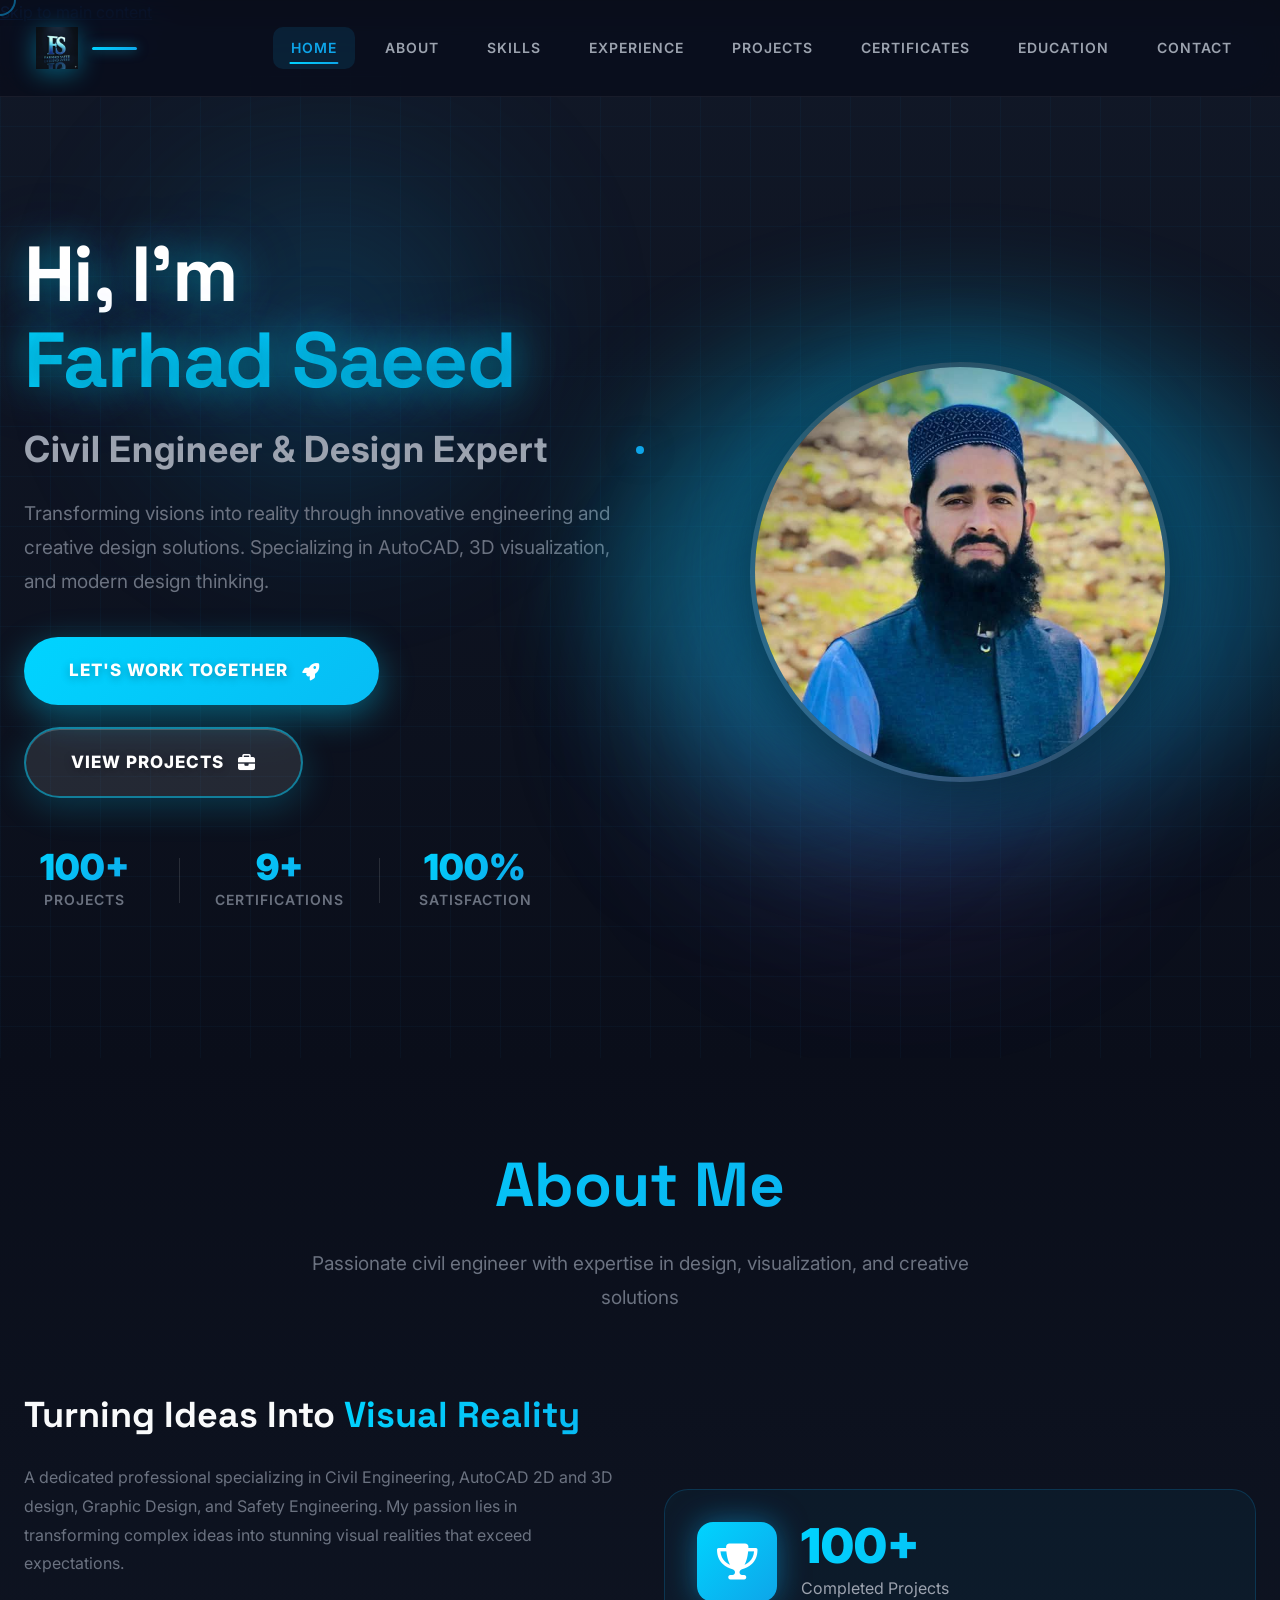
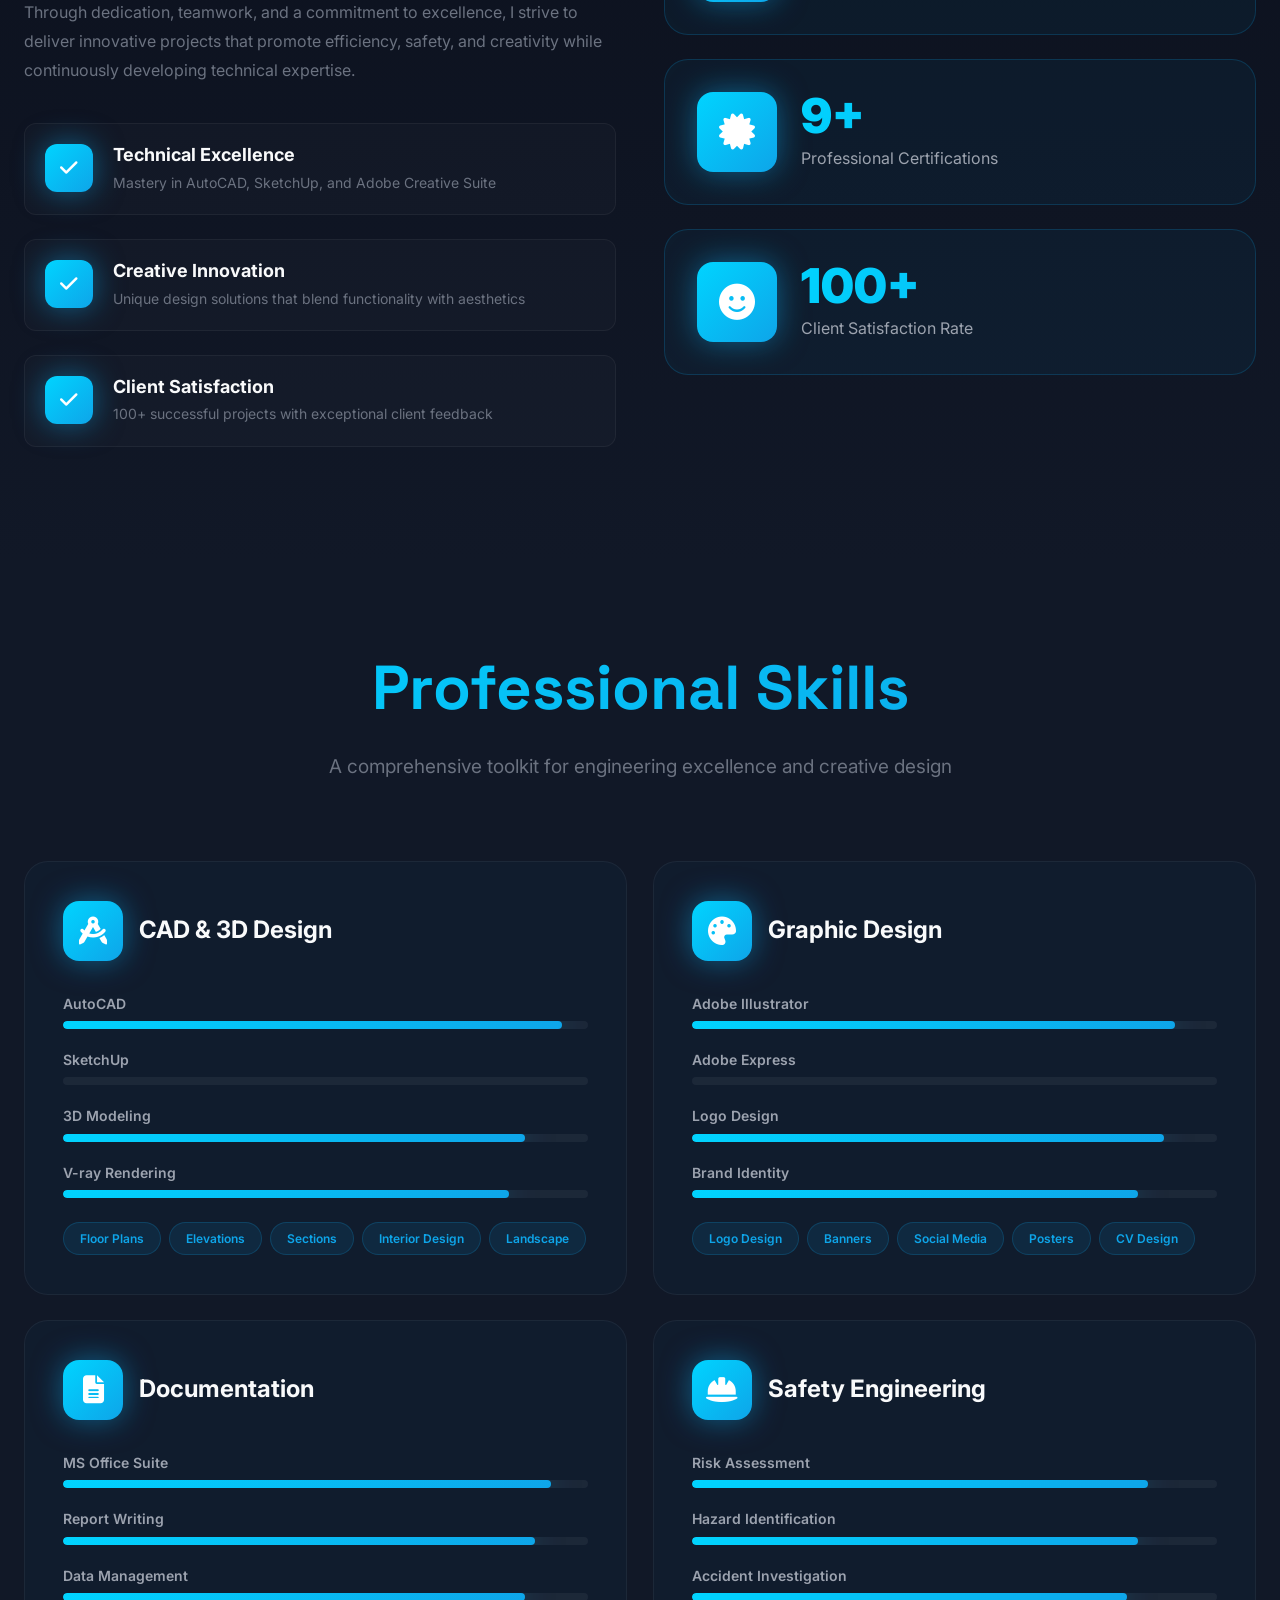
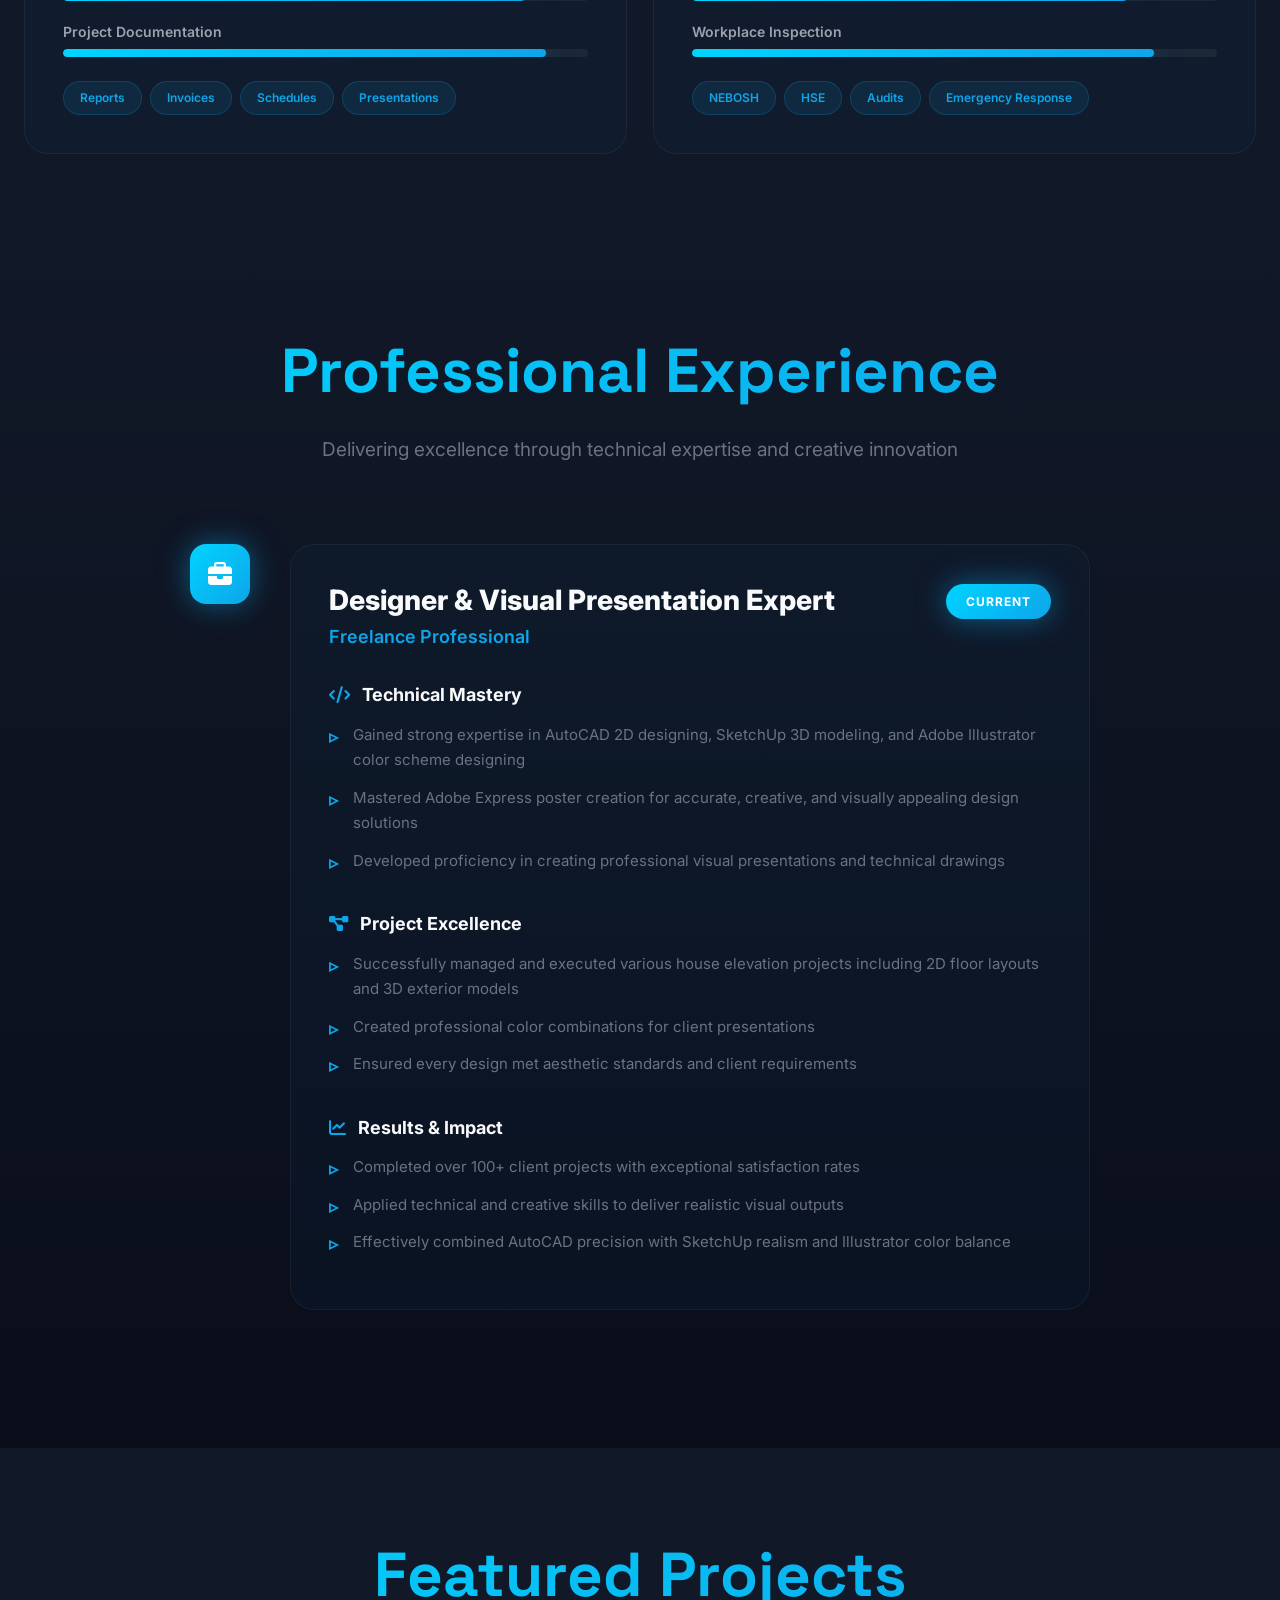
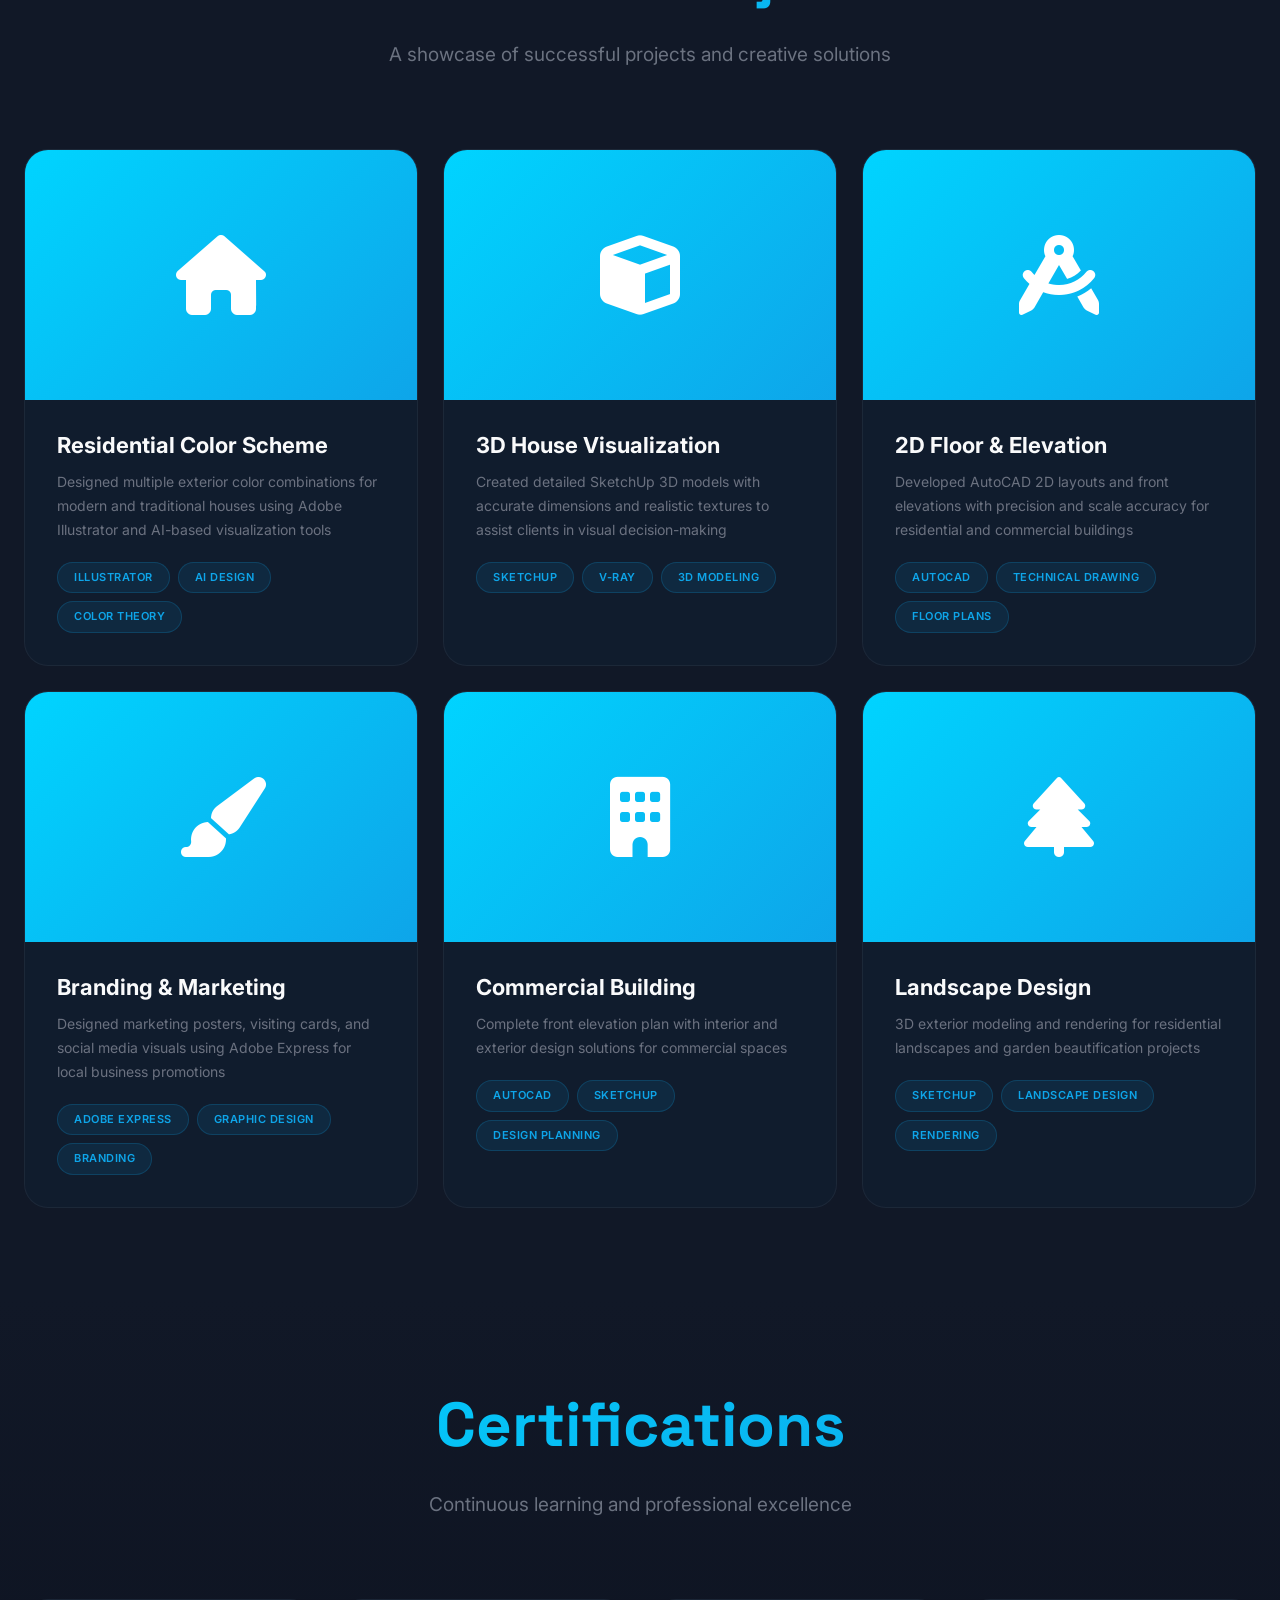
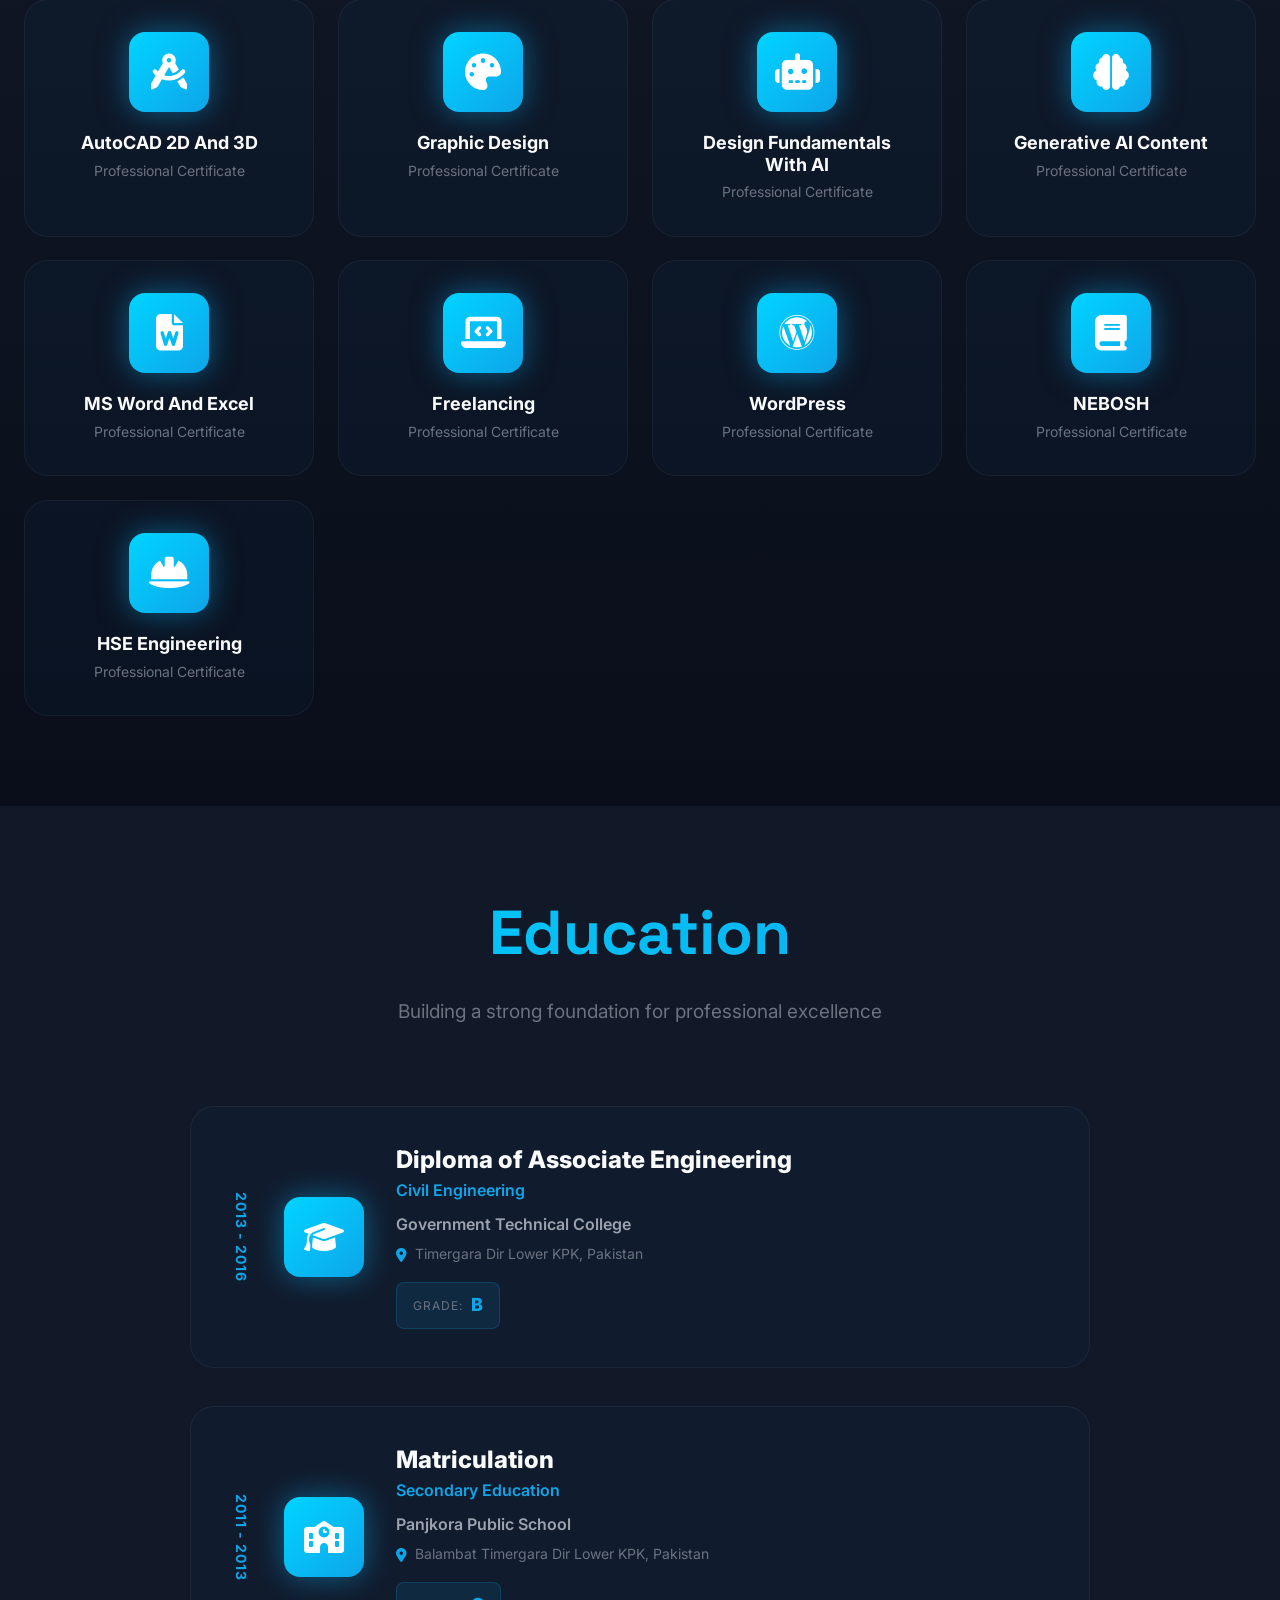
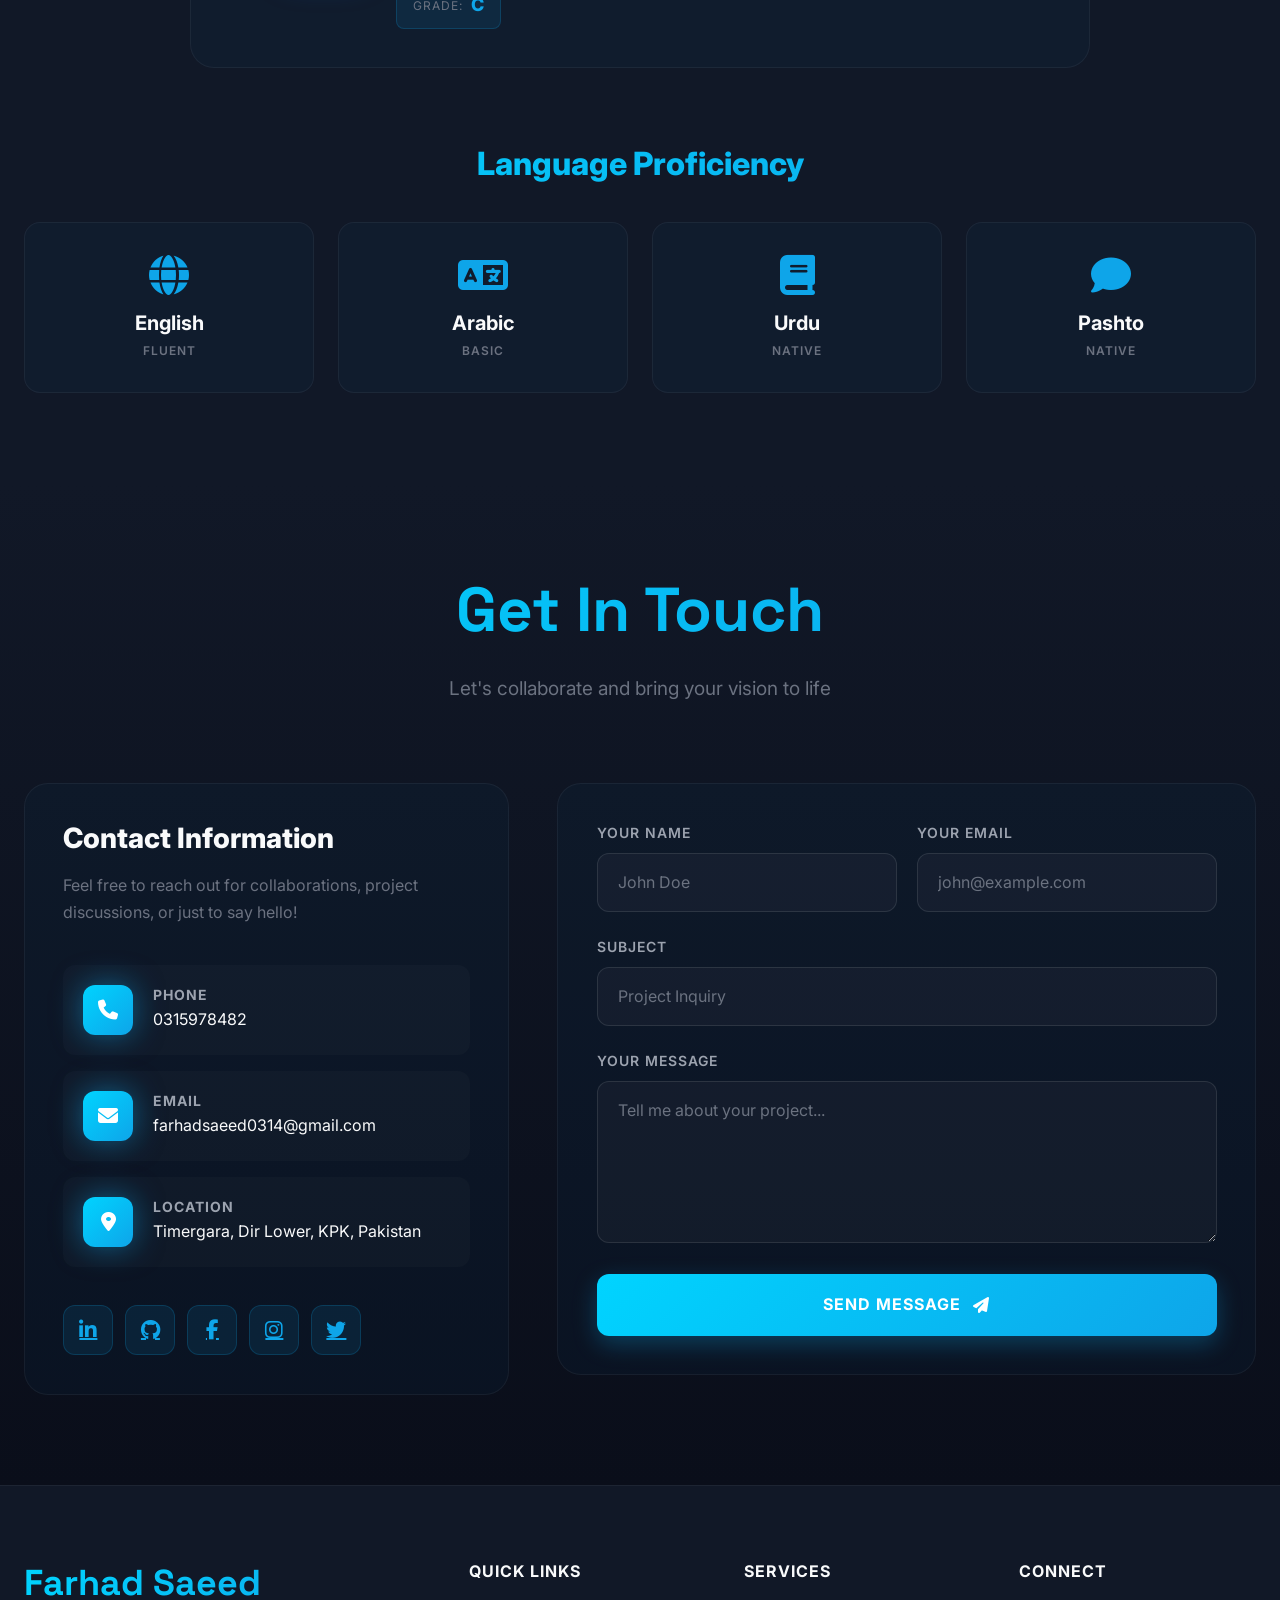
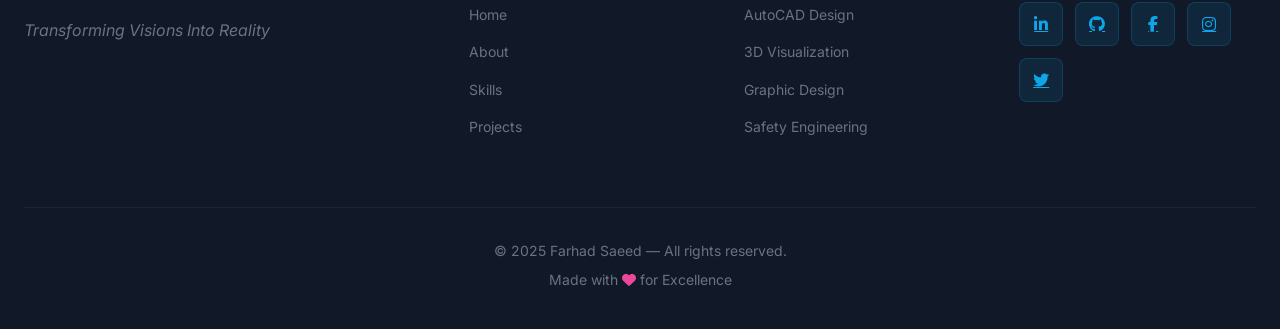
==== commit 7d7720f9: "t" ====
--- a/Farhad Saeed portfolio/index.html
+++ b/Farhad Saeed portfolio/index.html
@@ -2007,17 +2007,6 @@
         skipLink.textContent = "Skip to main content";
         skipLink.className = "skip-link";
         skipLink.style.cssText = `
-        position: absolute;
-        top: -40px;
-        left: 0;
-        background: var(--accent-blue);
-        color: white;
-        padding: 8px 16px;
-        text-decoration: none;
-        border-radius: 0 0 4px 0;
-        z-index: 10001;
-        transition: top 0.3s ease;
-        display:none;
     `;
 
         skipLink.addEventListener("focus", function () {
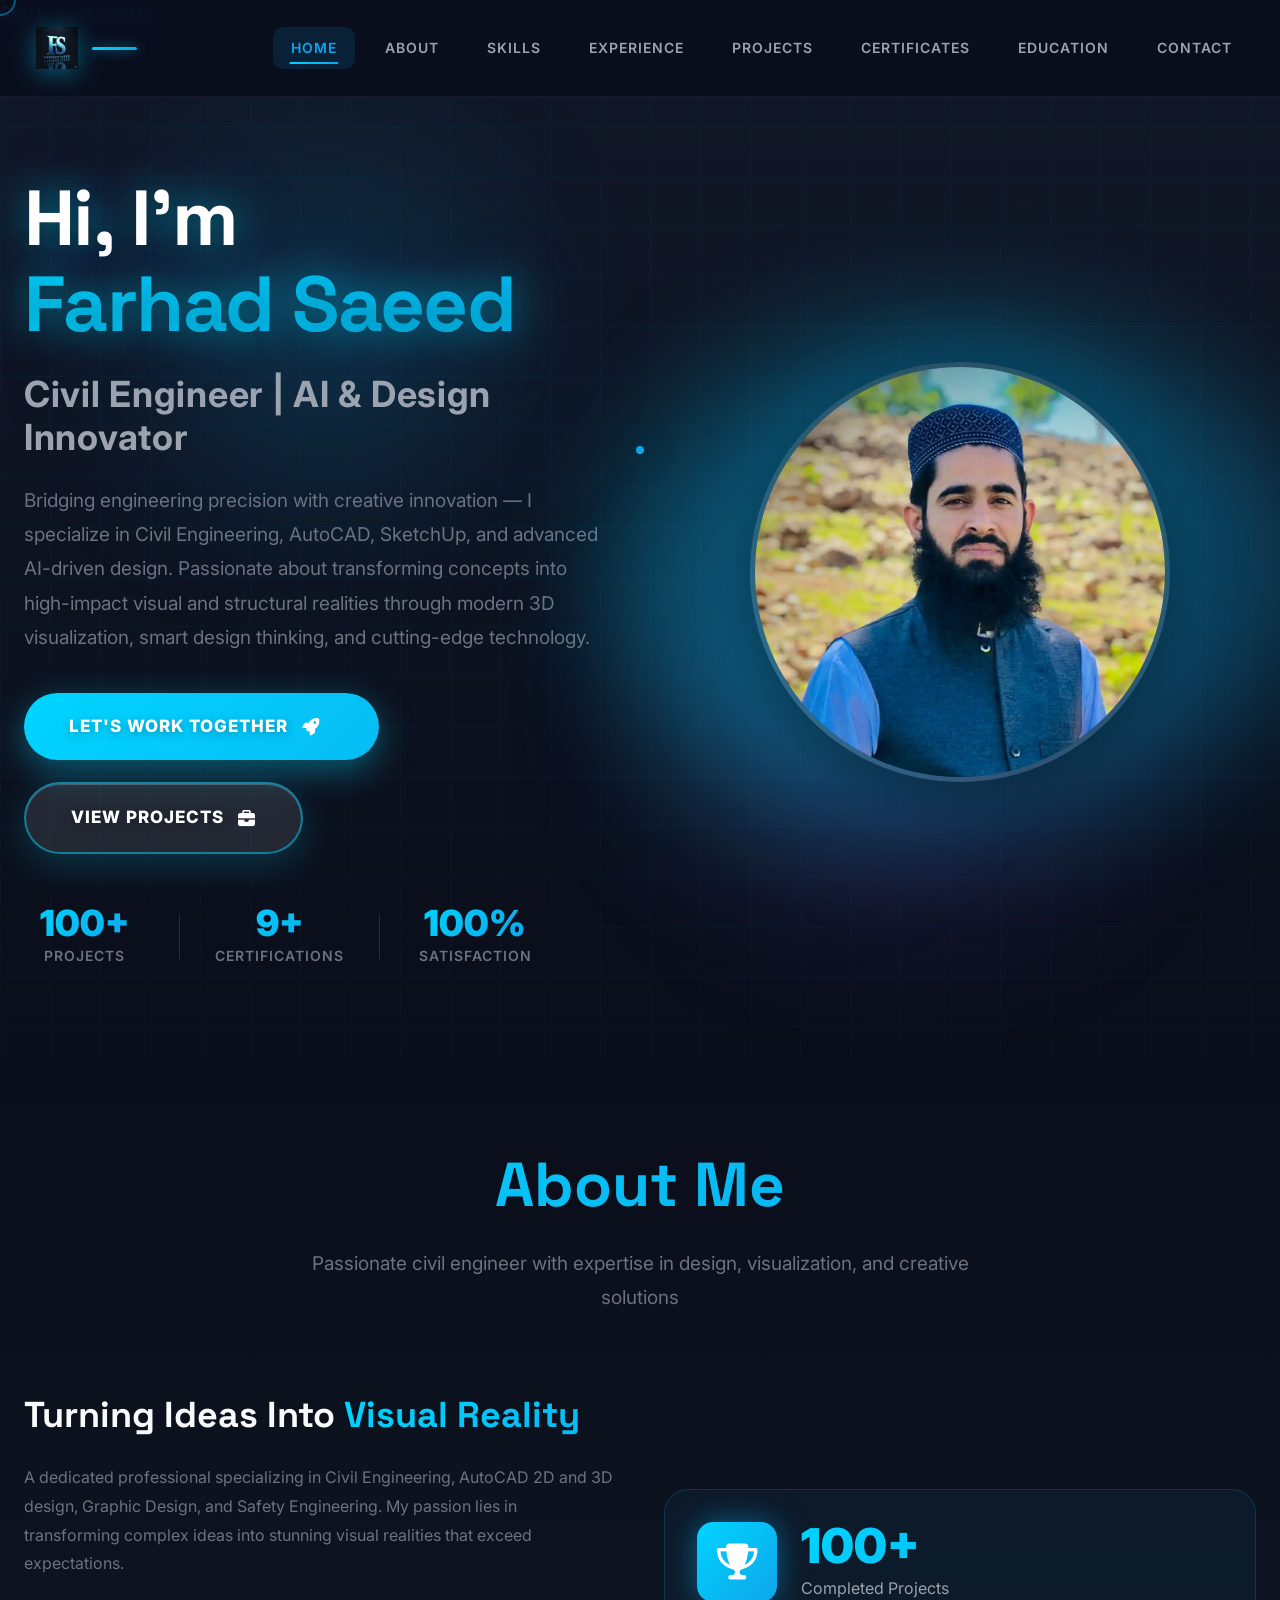
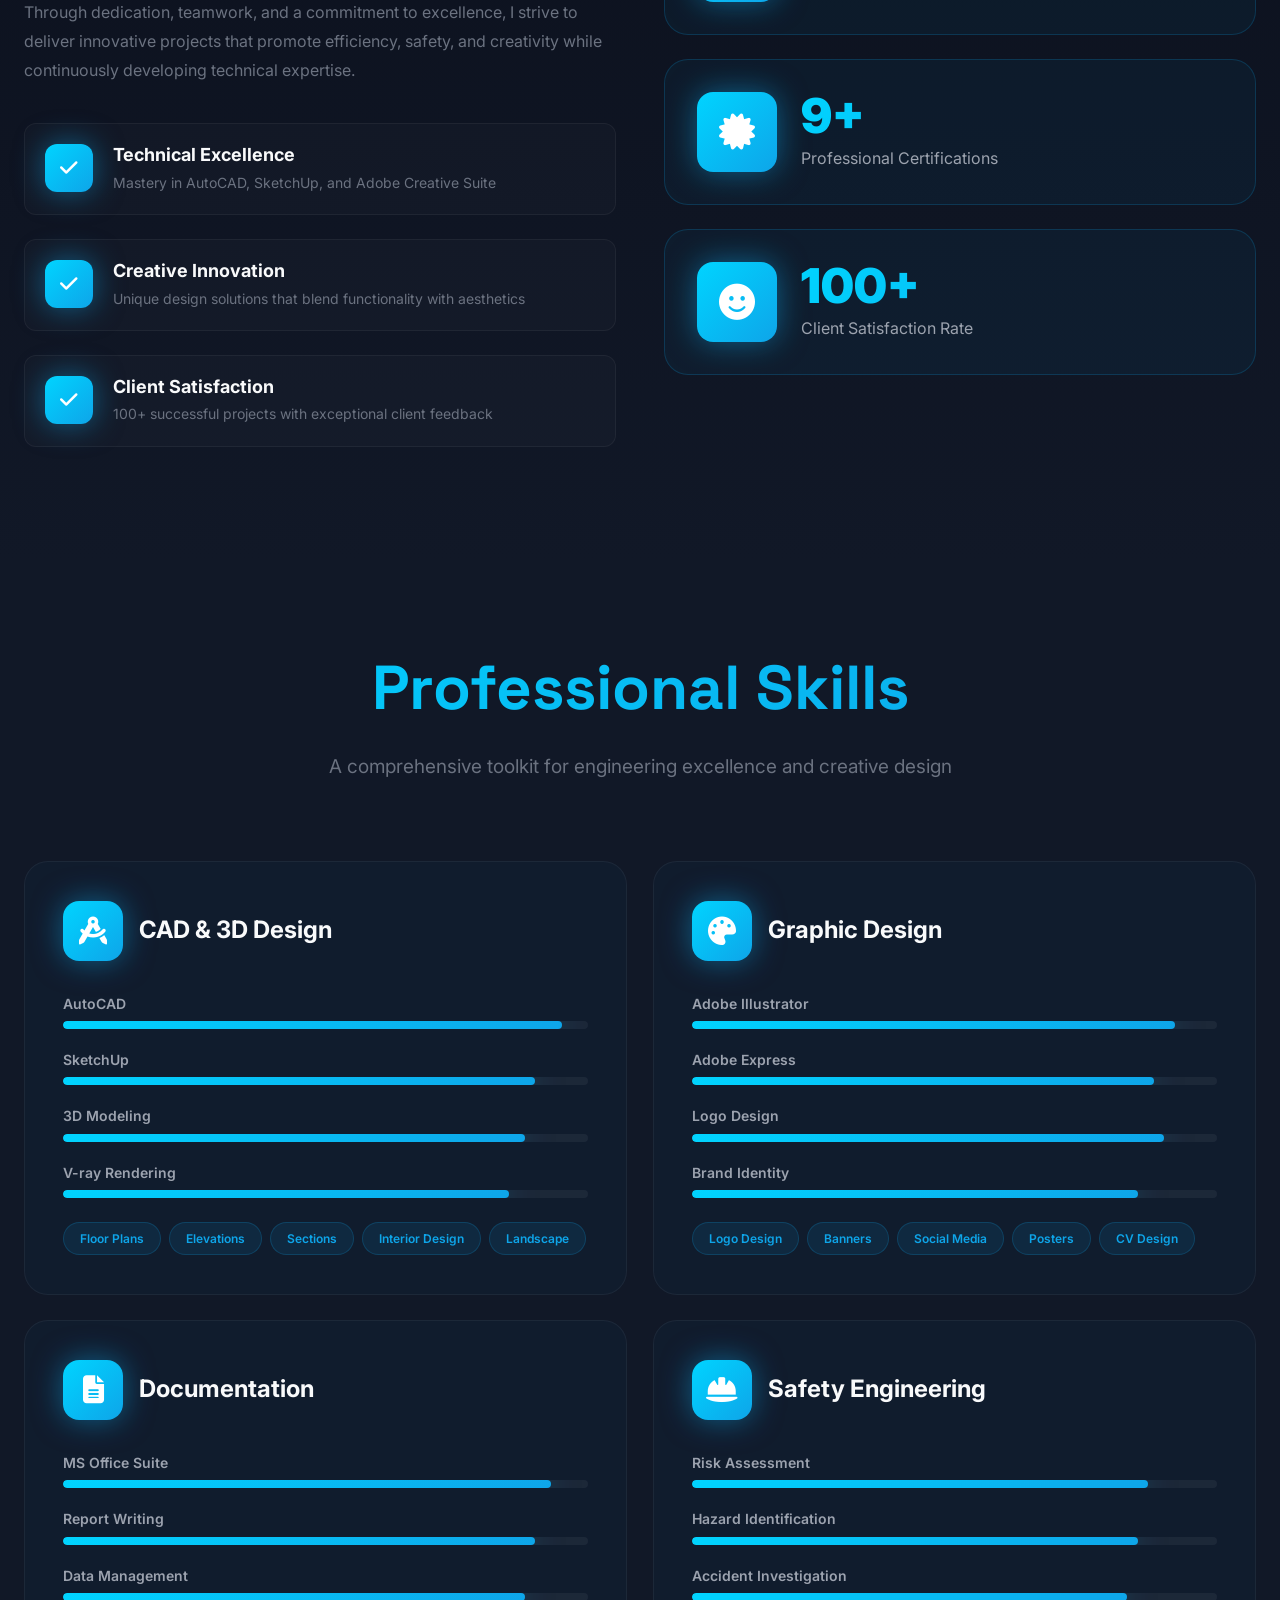
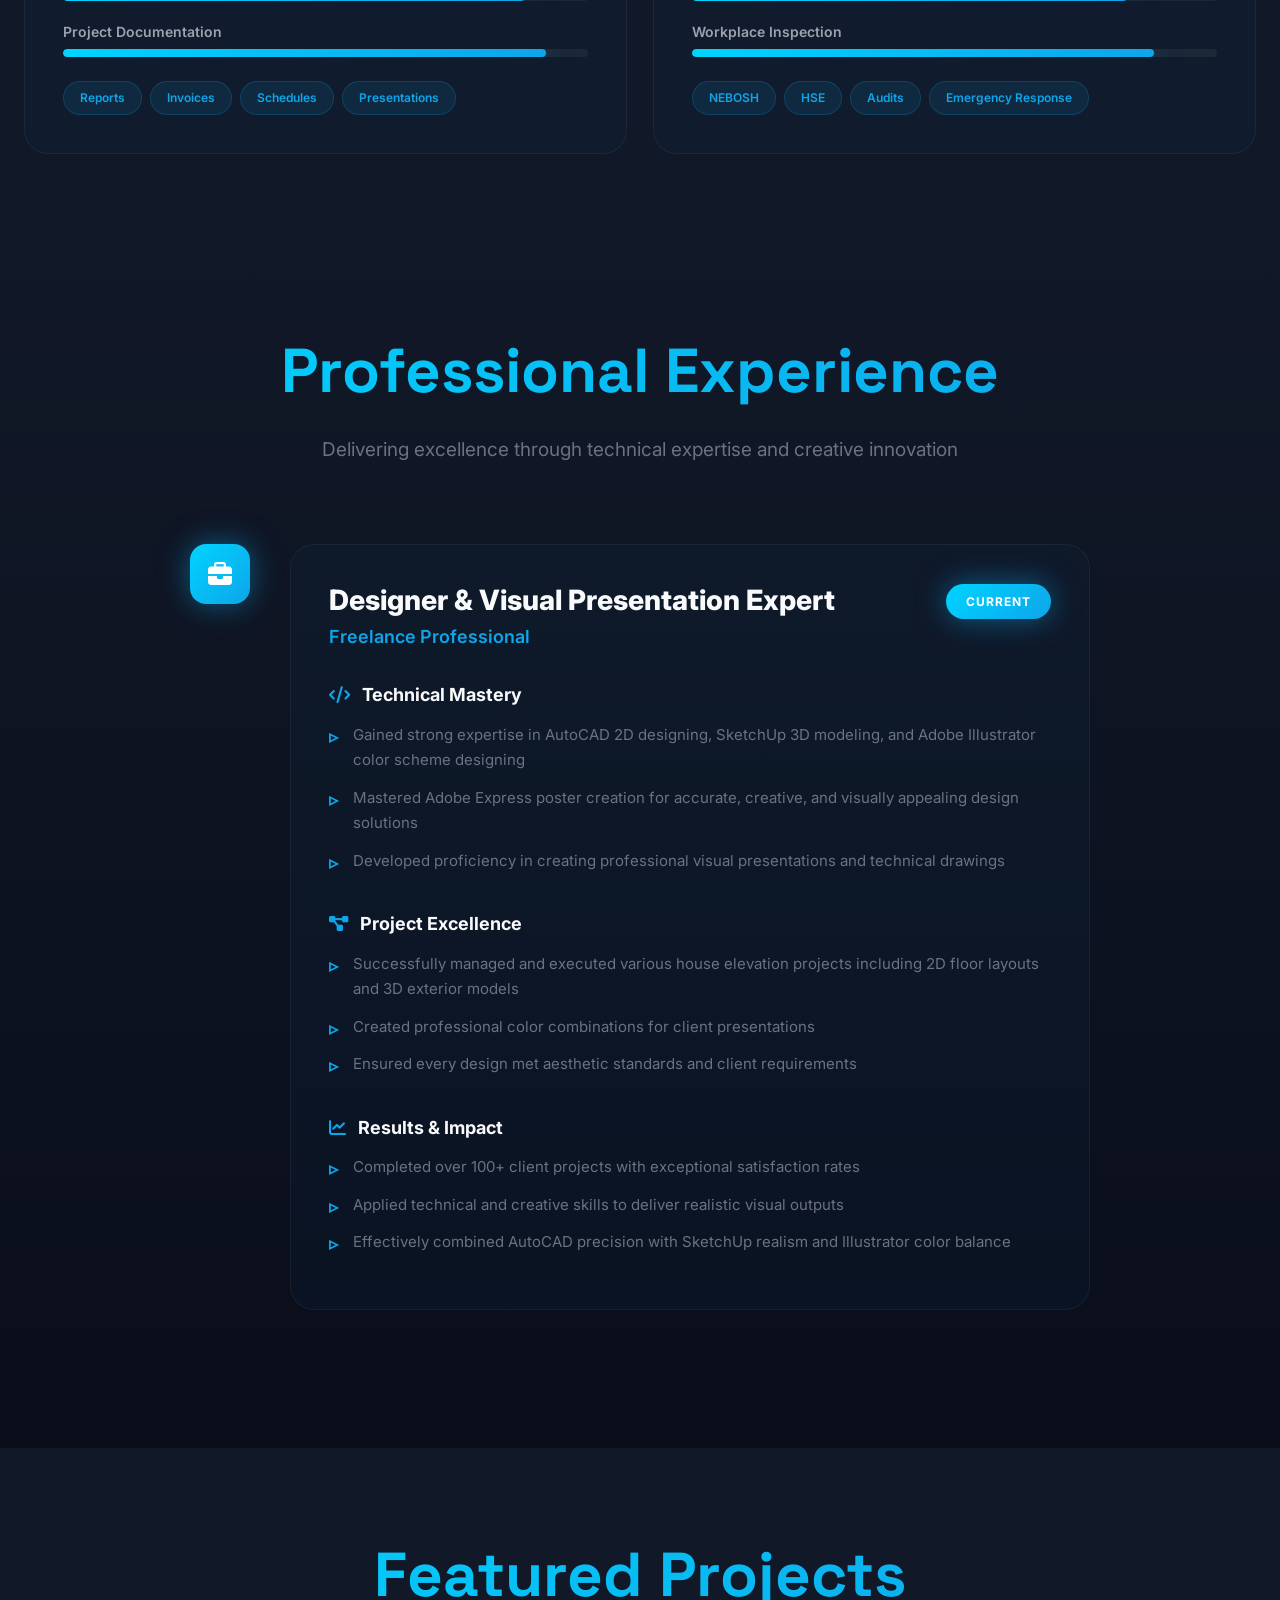
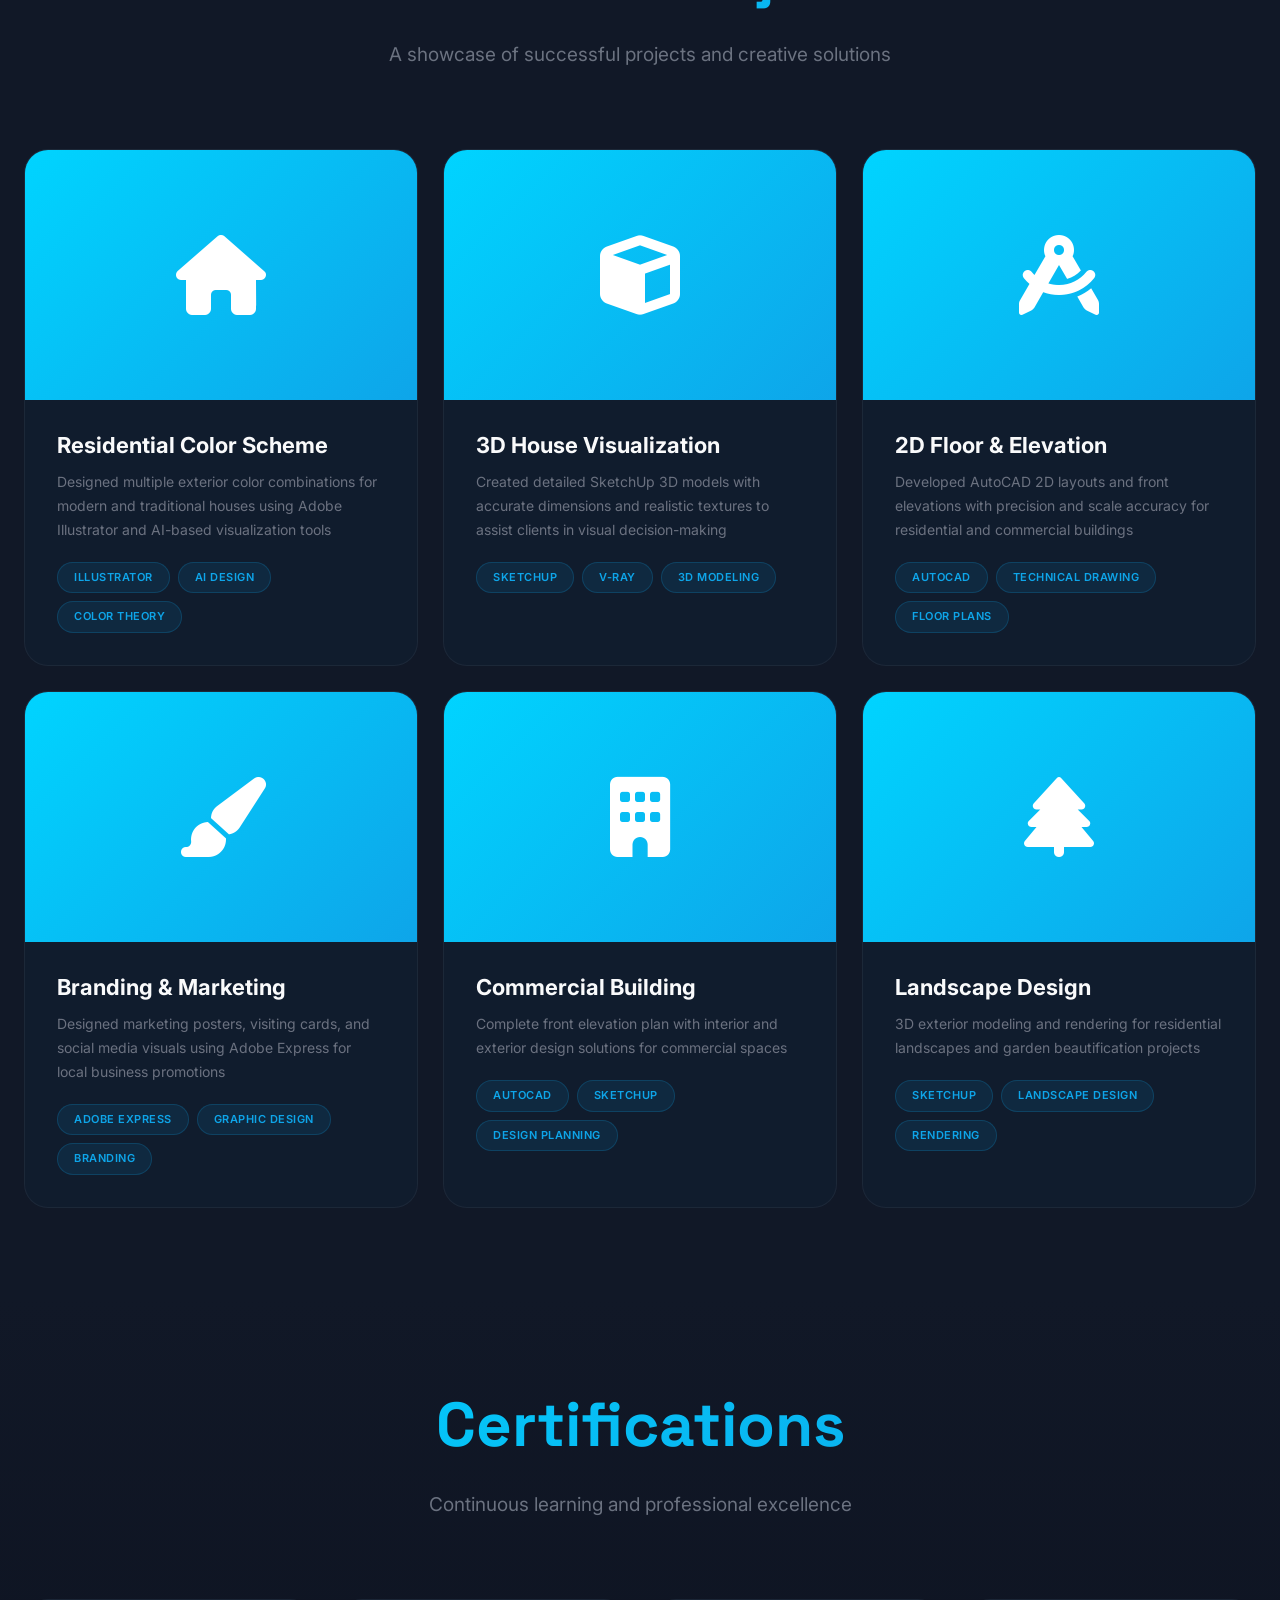
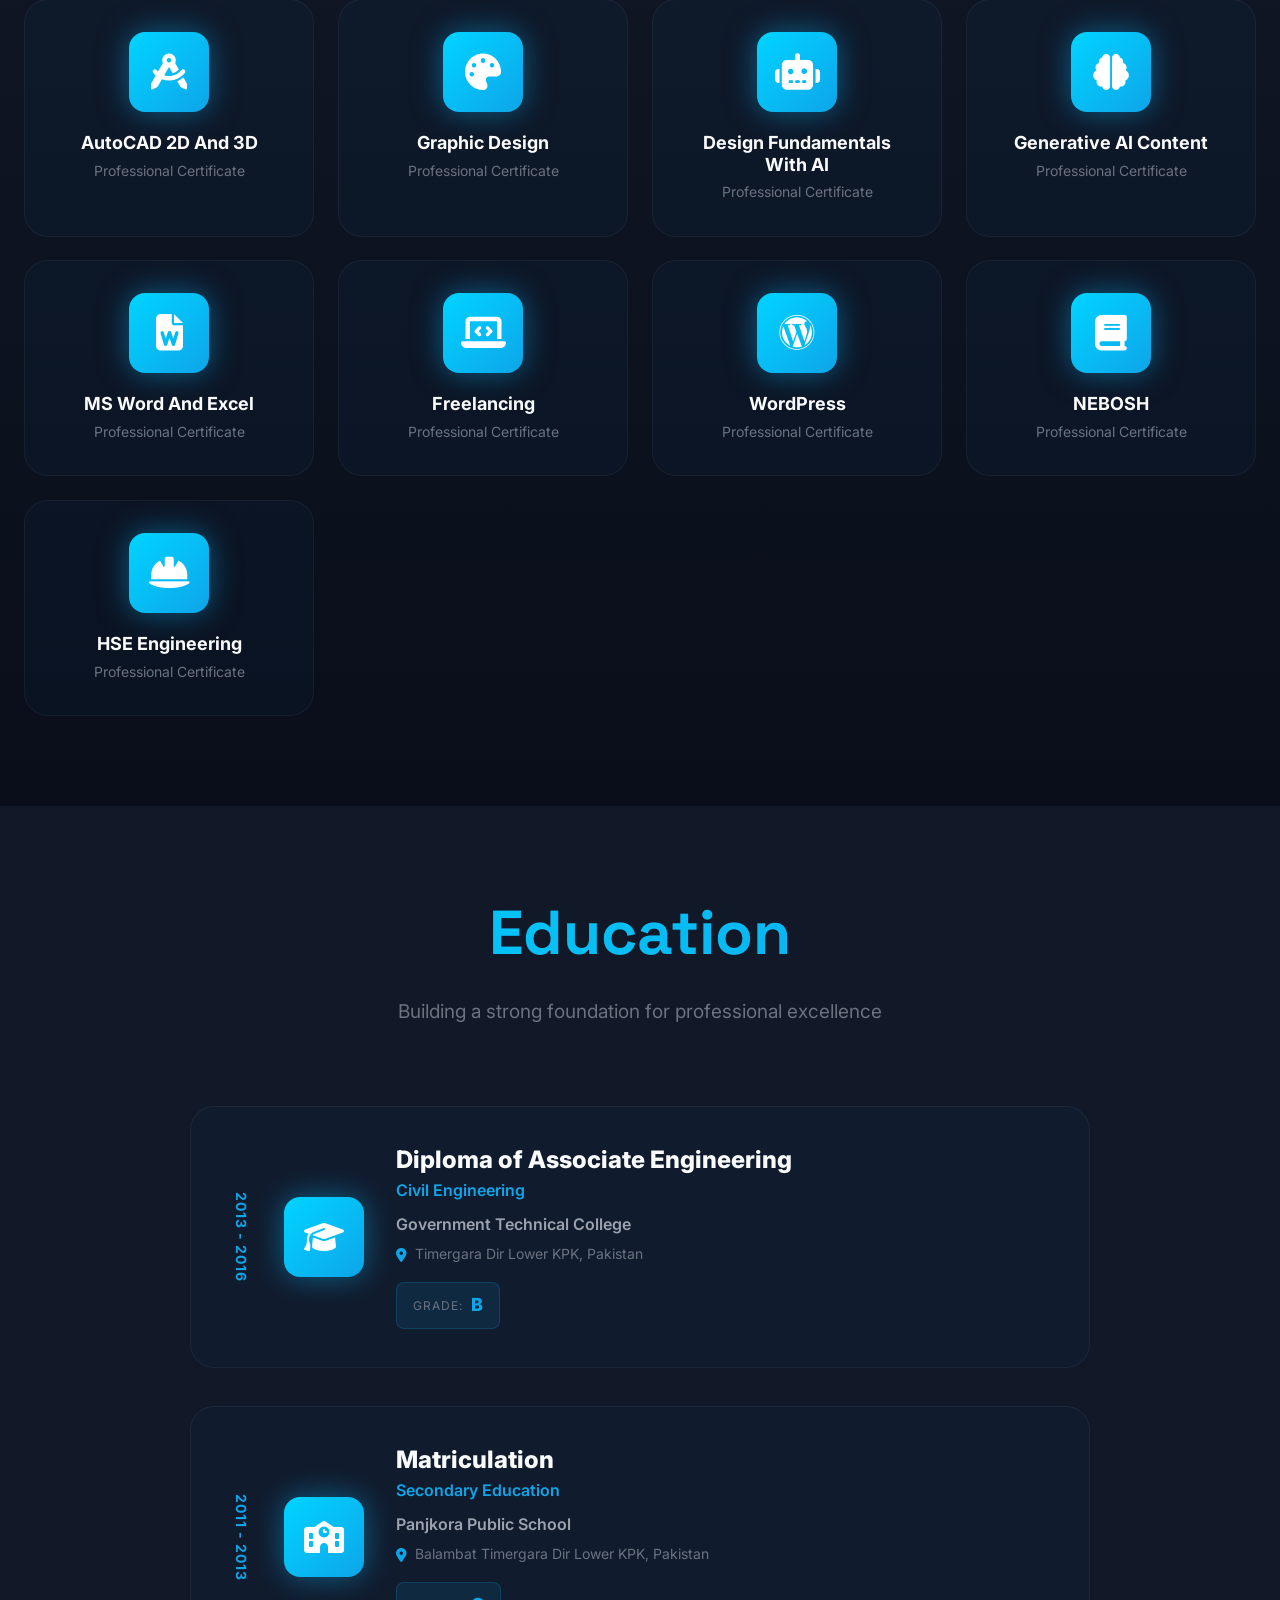
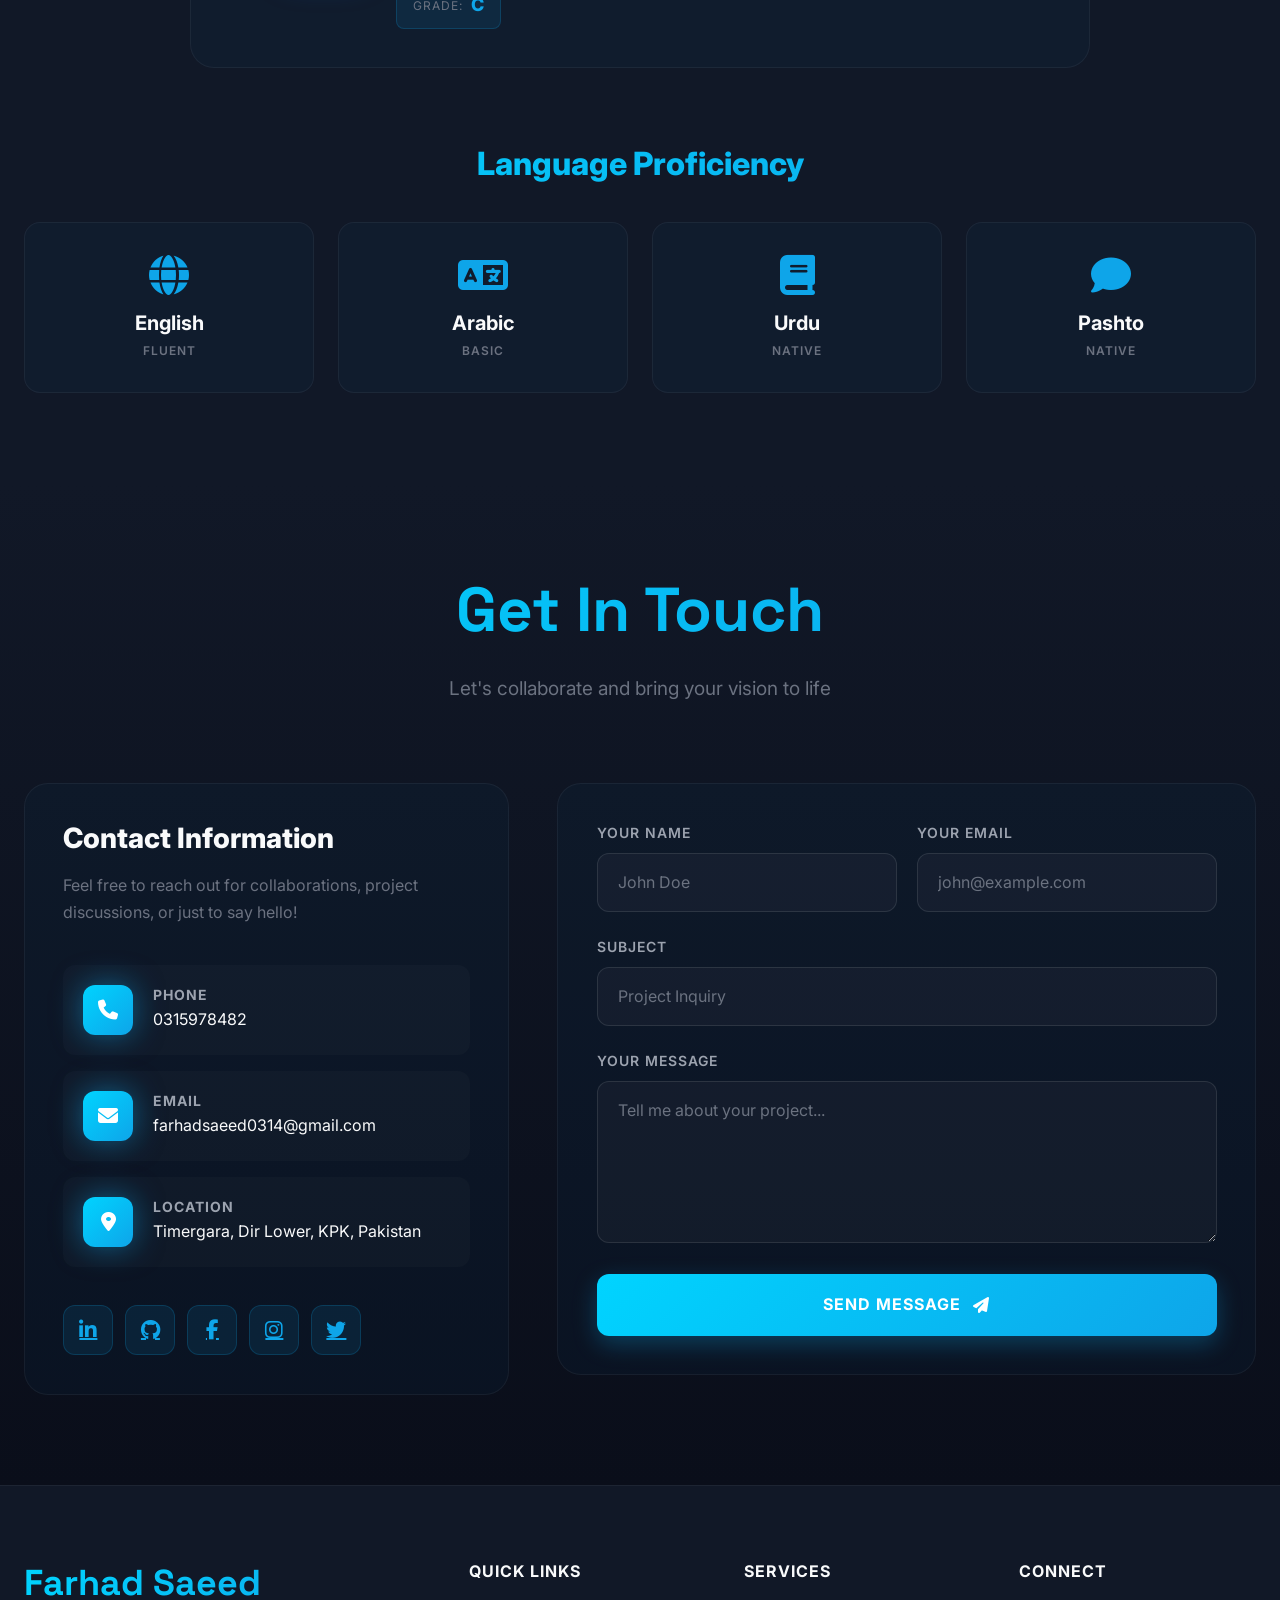
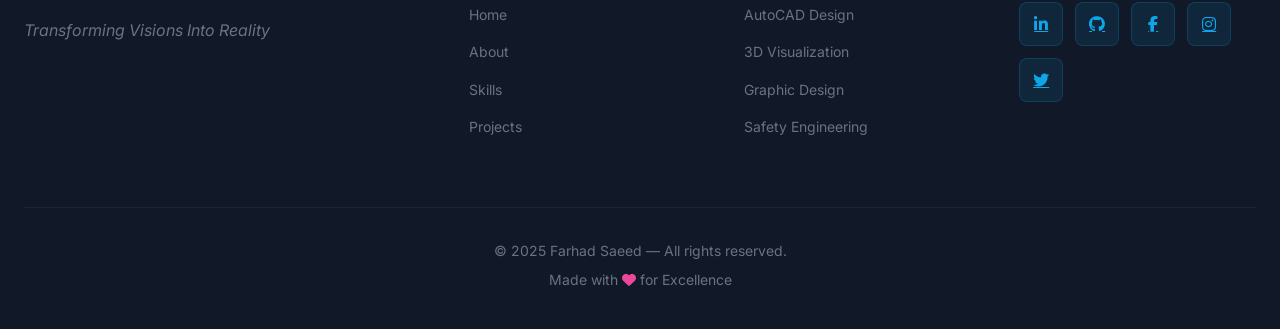
==== commit b813ac6c: "t" ====
--- a/Farhad Saeed portfolio/index.html
+++ b/Farhad Saeed portfolio/index.html
@@ -146,12 +146,11 @@
               <h1 class="hero-title">
                 Hi, I'm <span class="gradient-text">Farhad Saeed</span>
               </h1>
-              <h2 class="hero-subtitle">Civil Engineer & Design Expert</h2>
-              <p class="hero-description">
-                Transforming visions into reality through innovative engineering
-                and creative design solutions. Specializing in AutoCAD, 3D
-                visualization, and modern design thinking.
-              </p>
+              <h2 class="hero-subtitle">Civil Engineer | AI & Design Innovator</h2>
+<p class="hero-description">
+    Bridging engineering precision with creative innovation — I specialize in Civil Engineering, AutoCAD, SketchUp, and advanced AI-driven design. 
+    Passionate about transforming concepts into high-impact visual and structural realities through modern 3D visualization, smart design thinking, and cutting-edge technology.
+</p>
 
               <div class="hero-buttons">
                 <a href="#contact" class="btn-hero-primary">
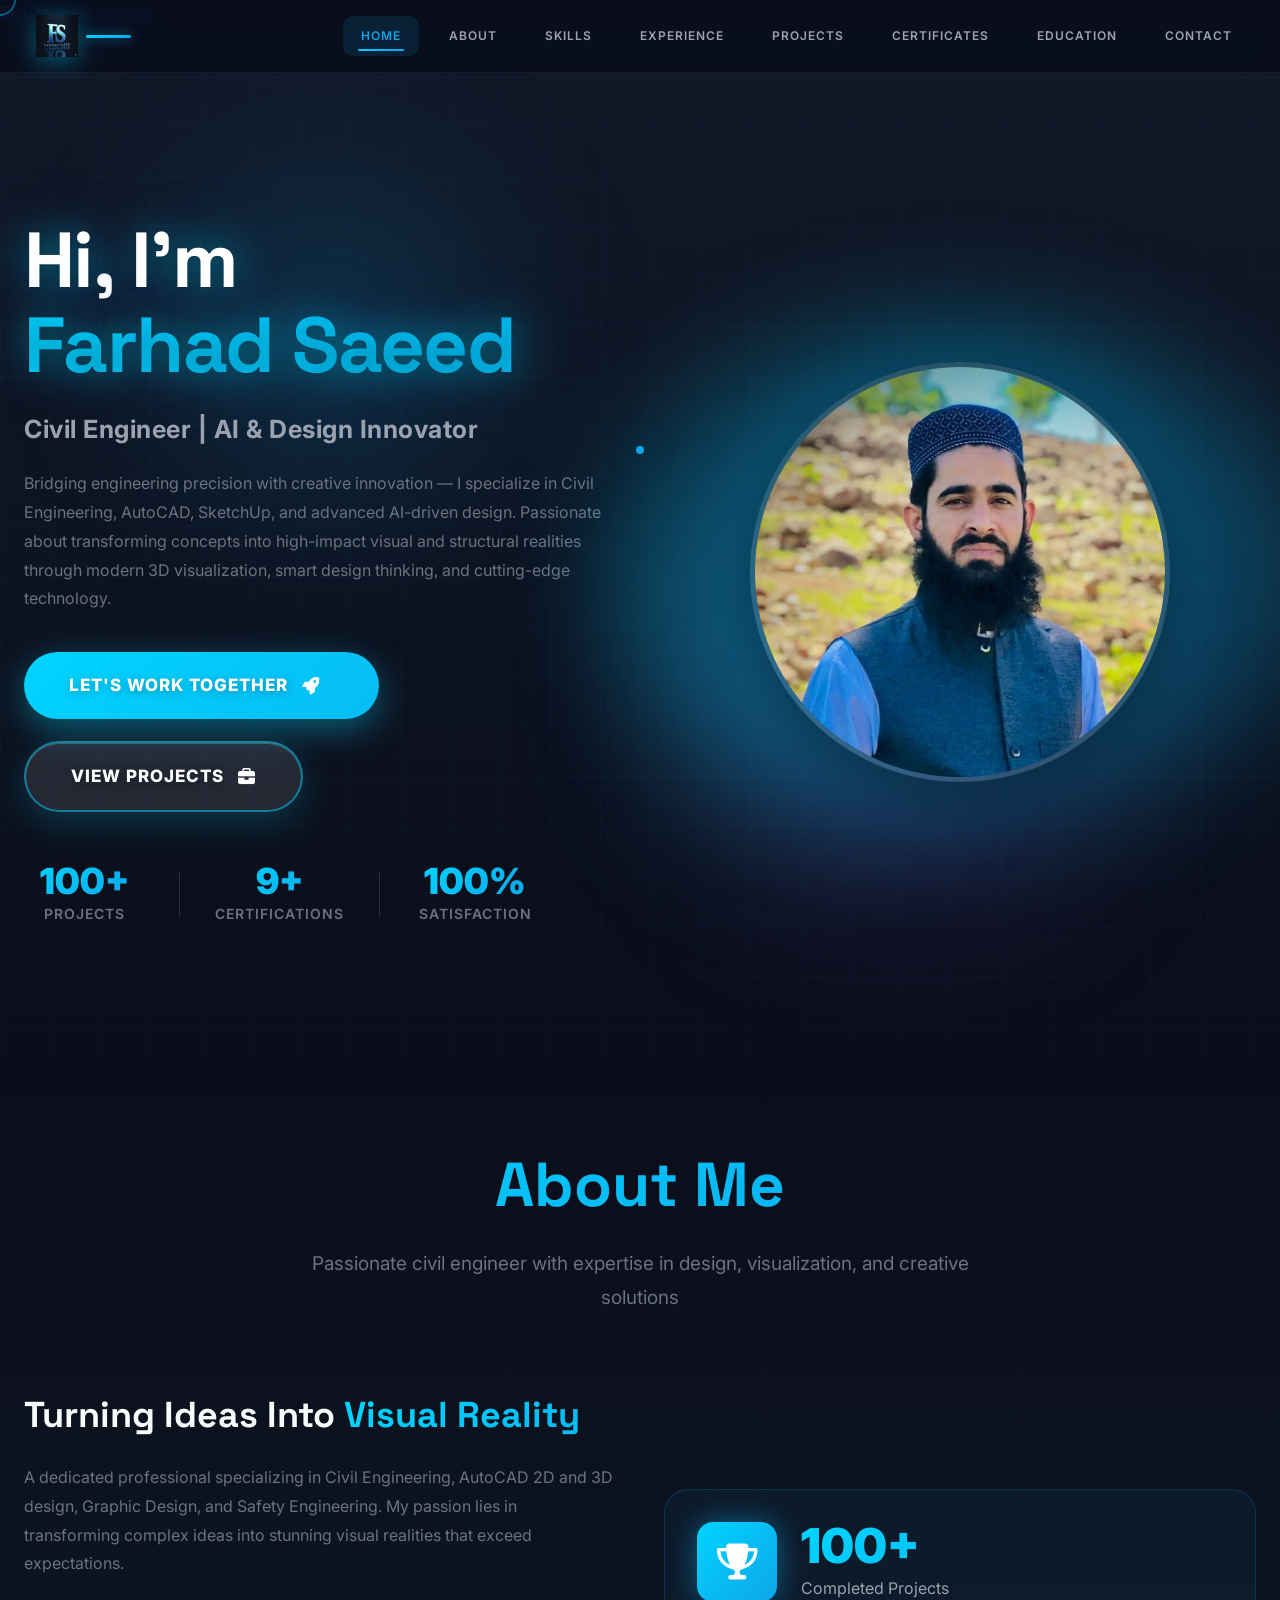
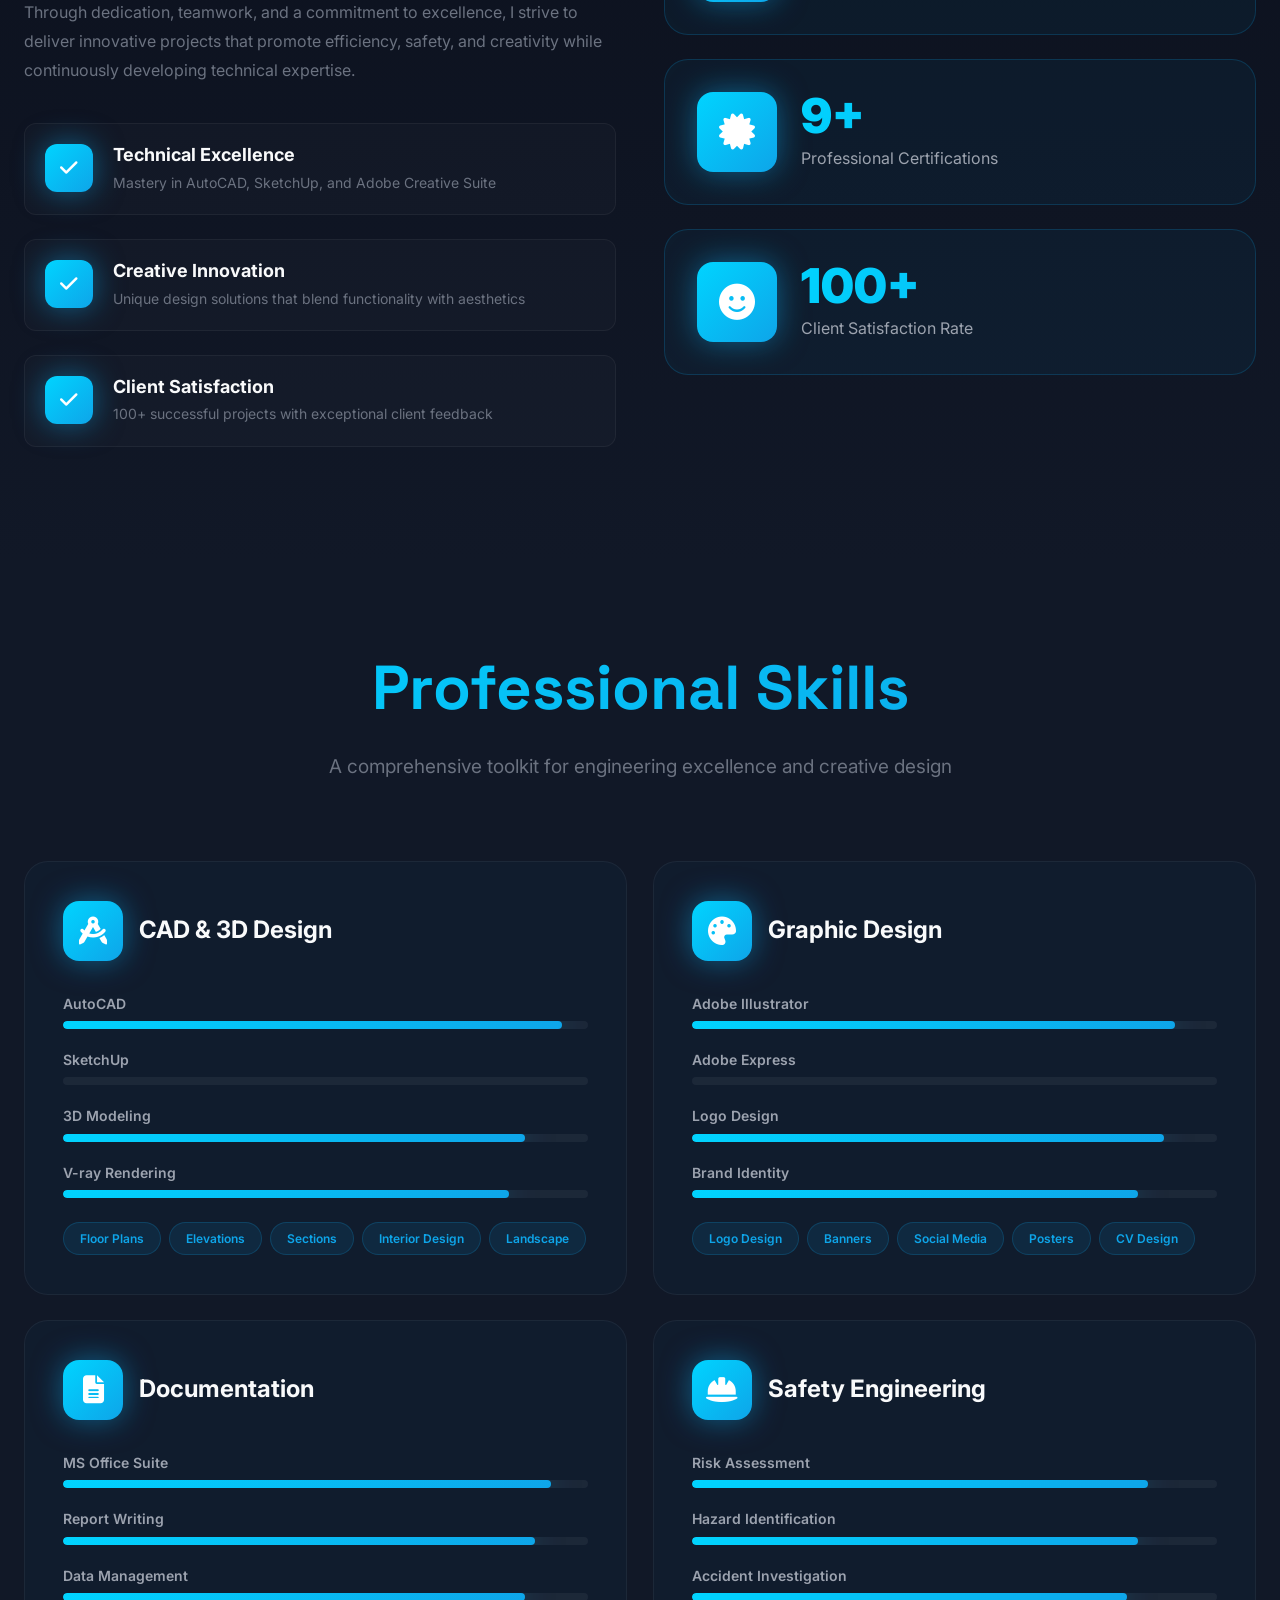
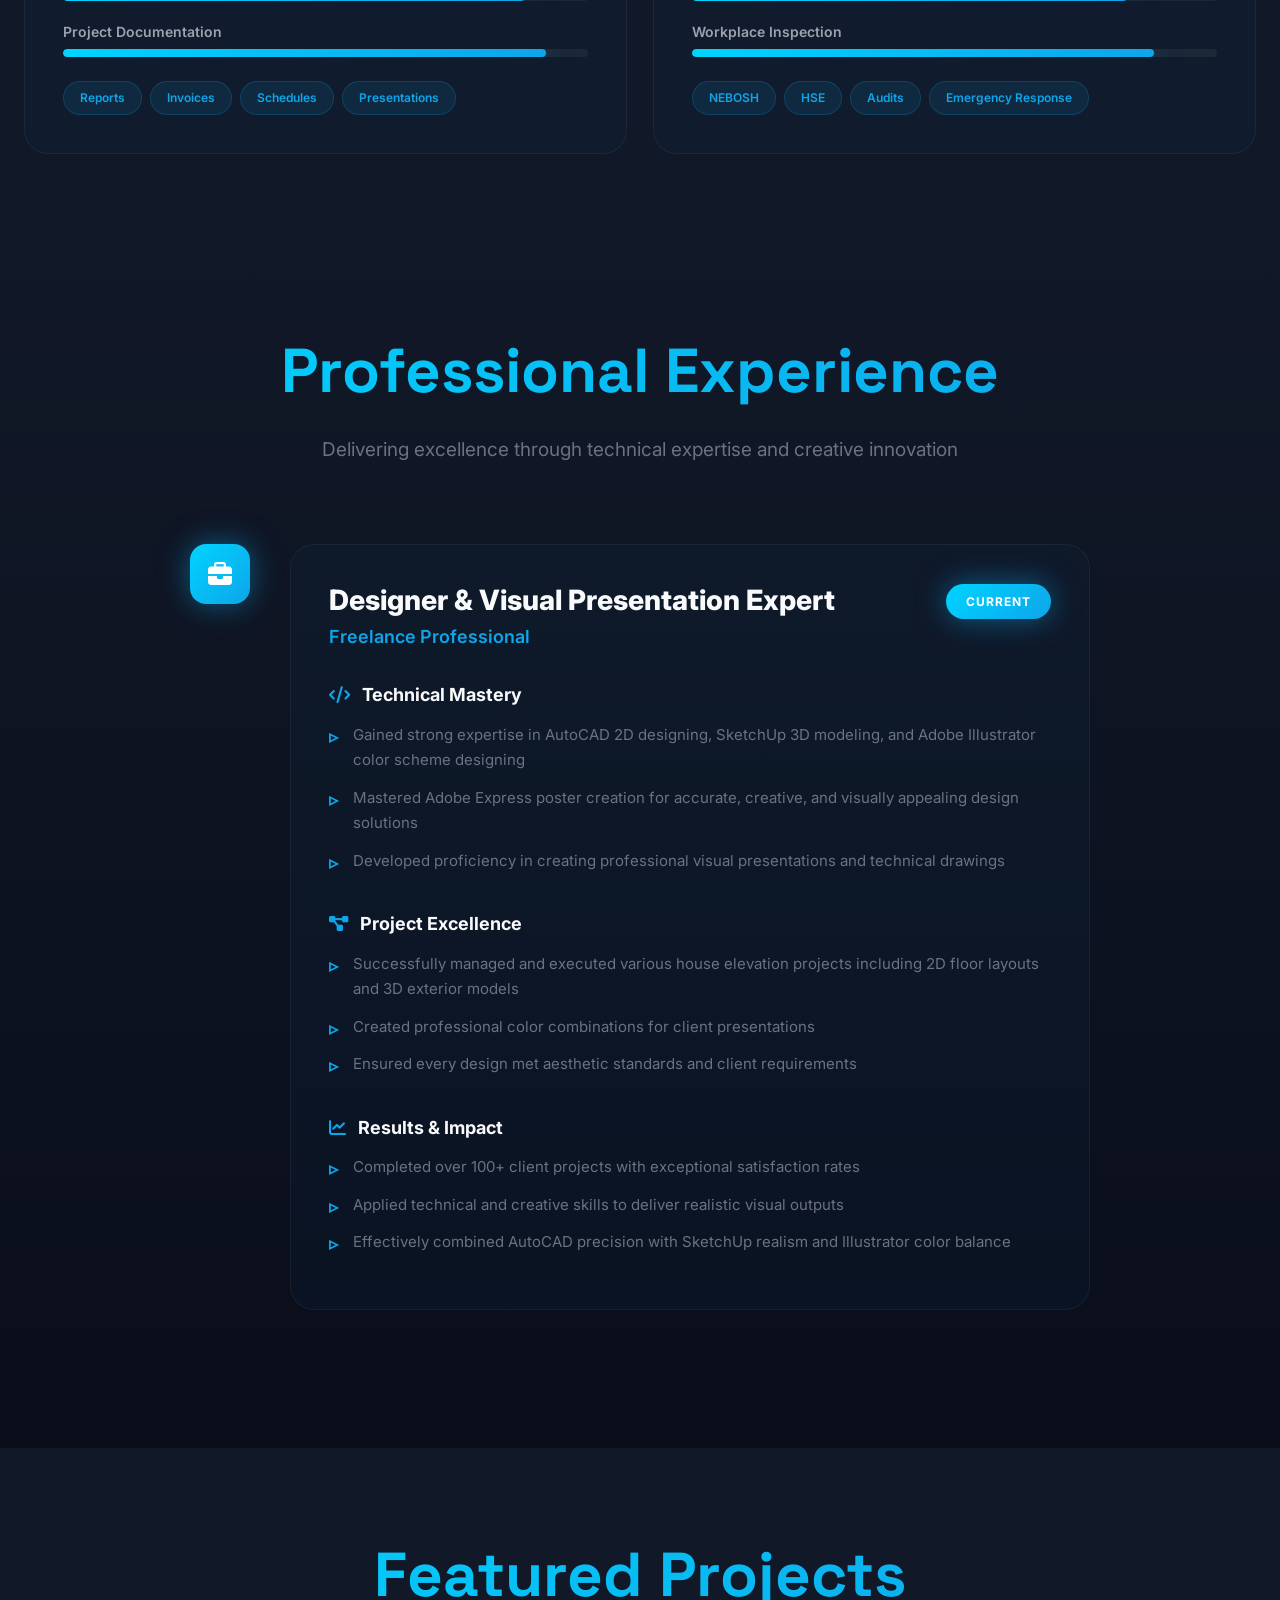
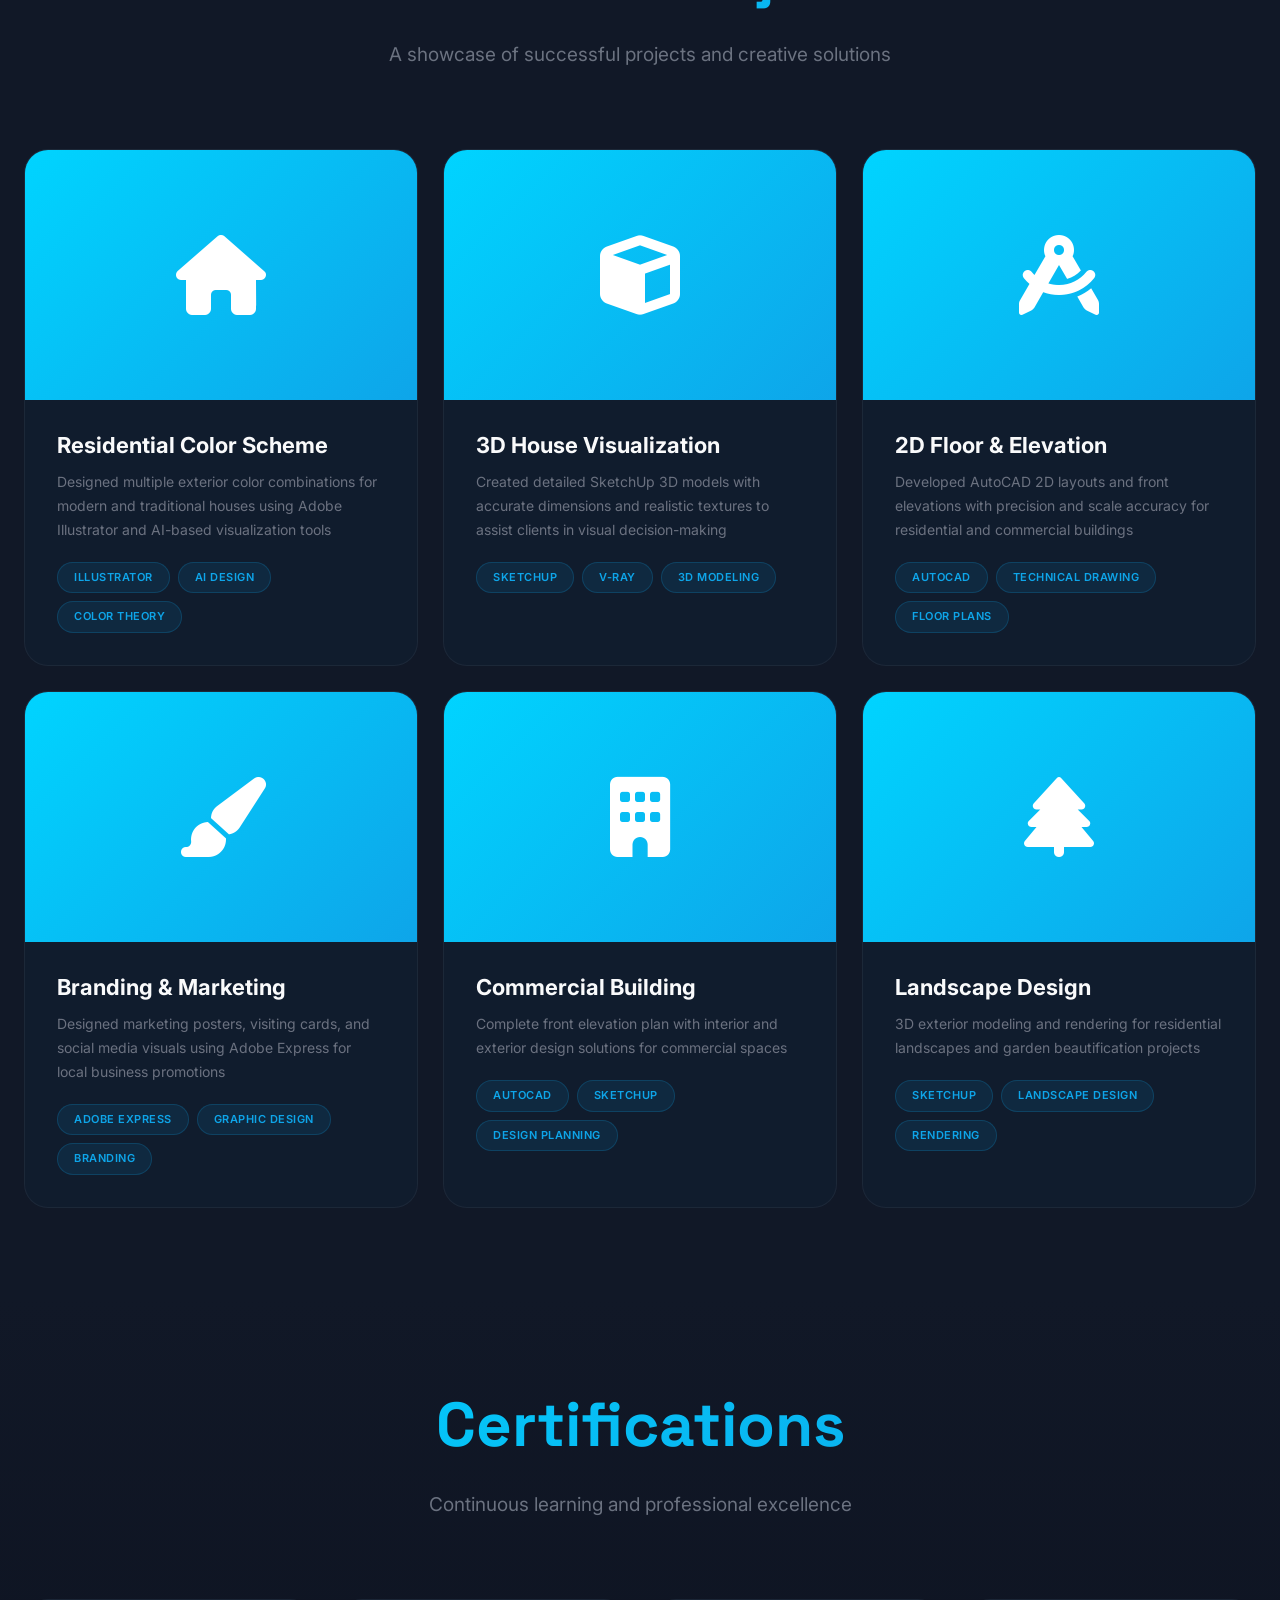
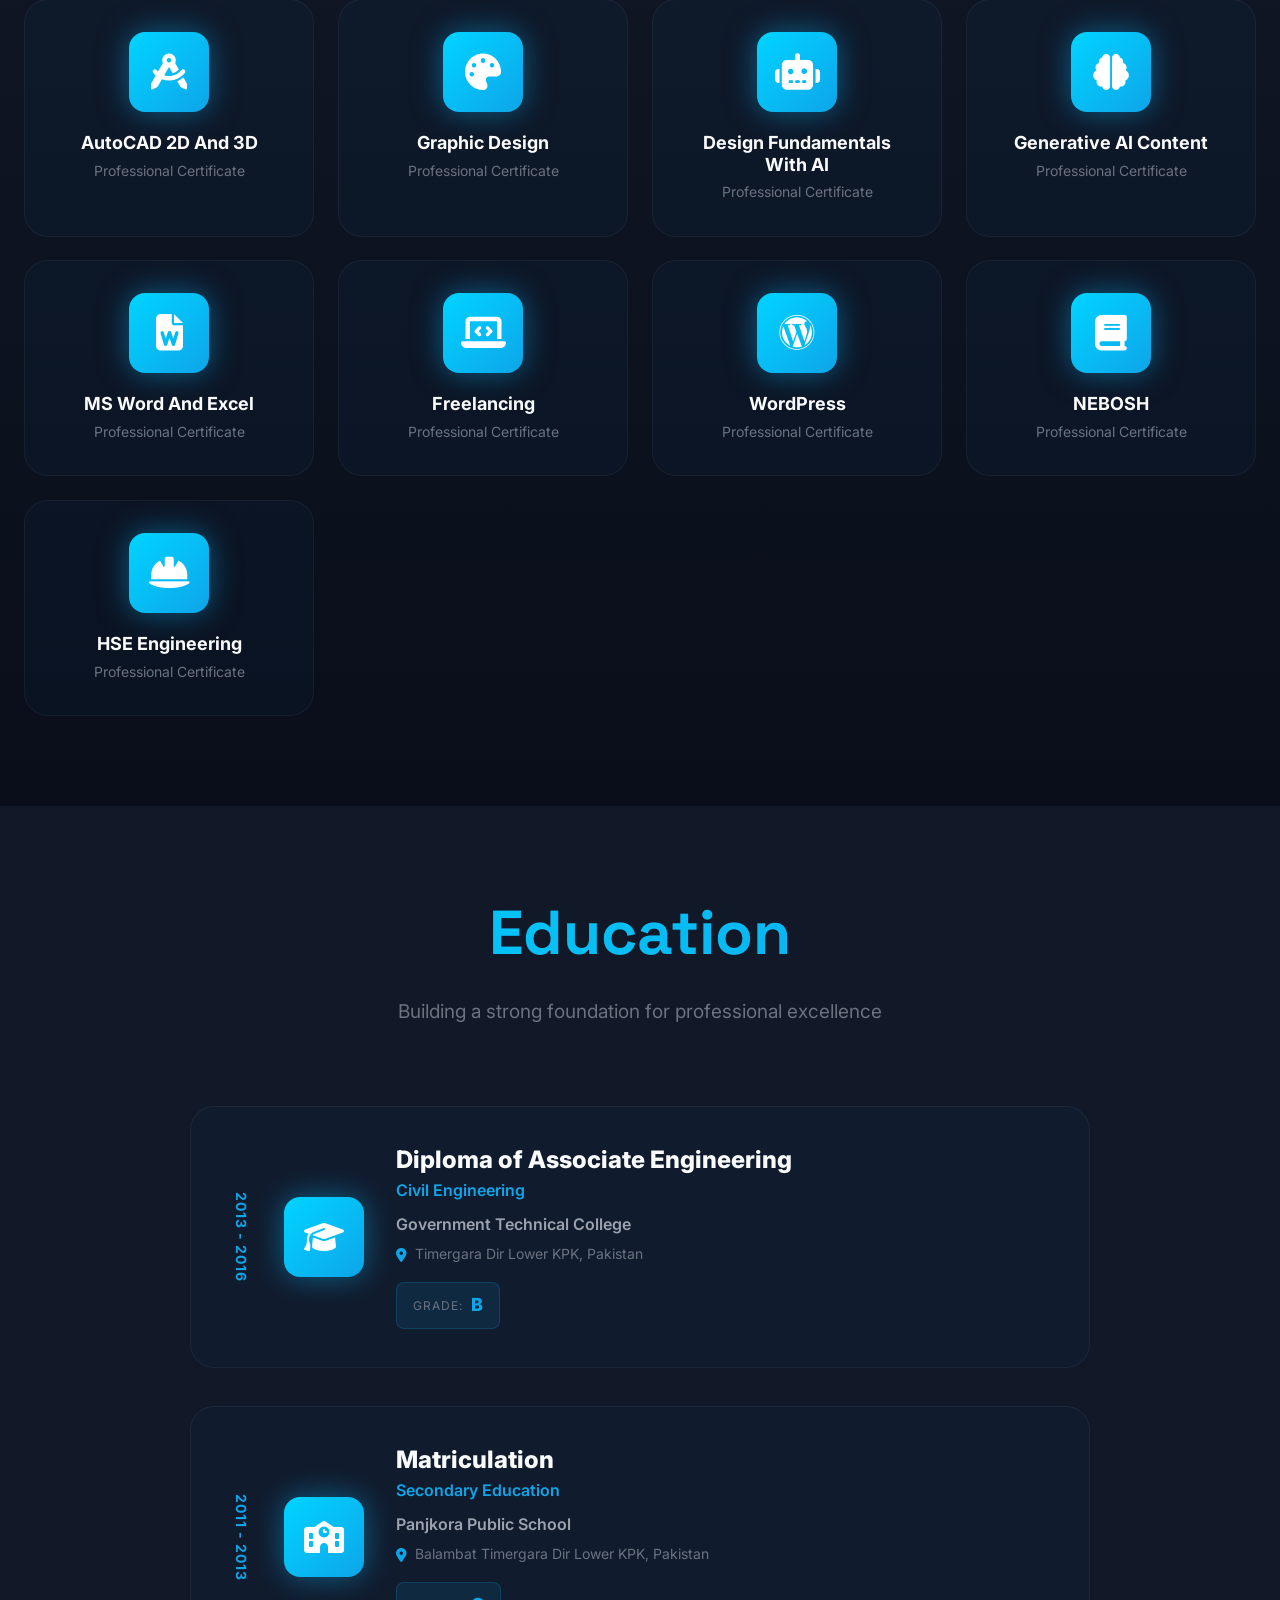
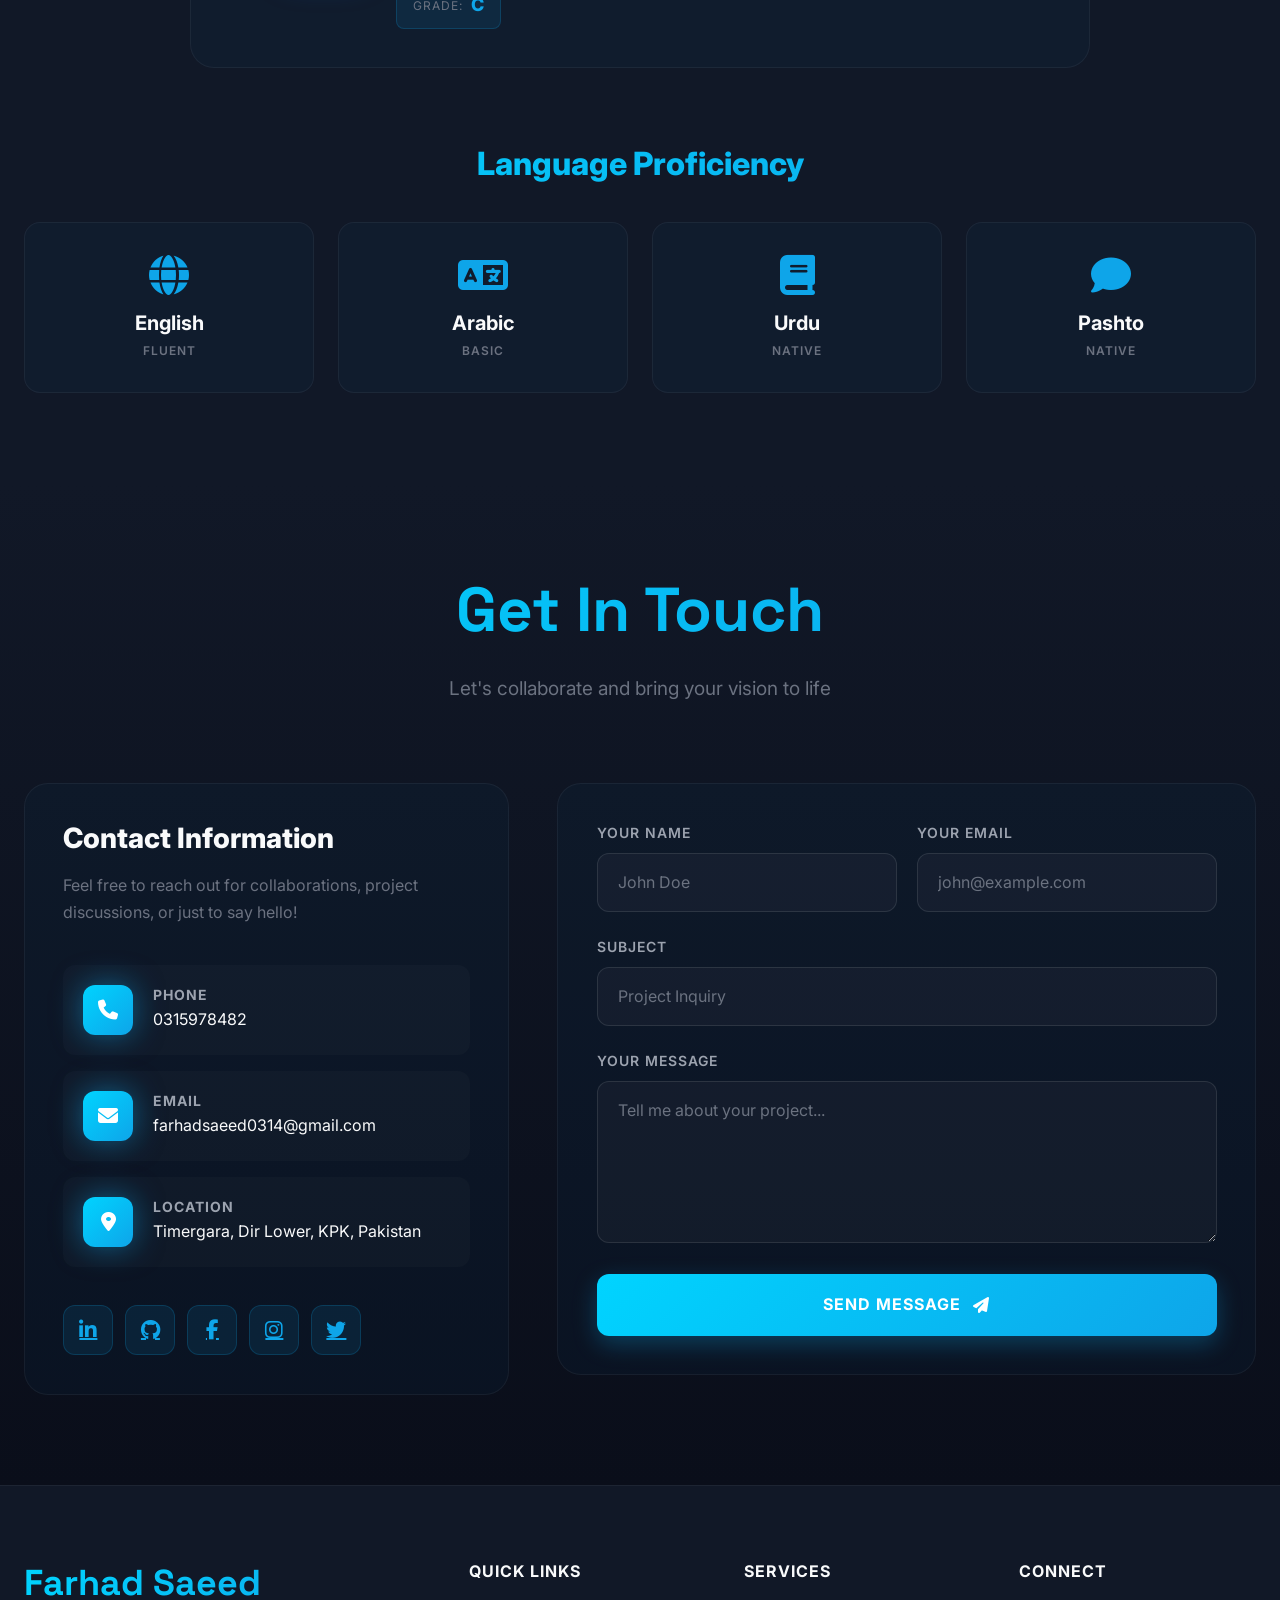
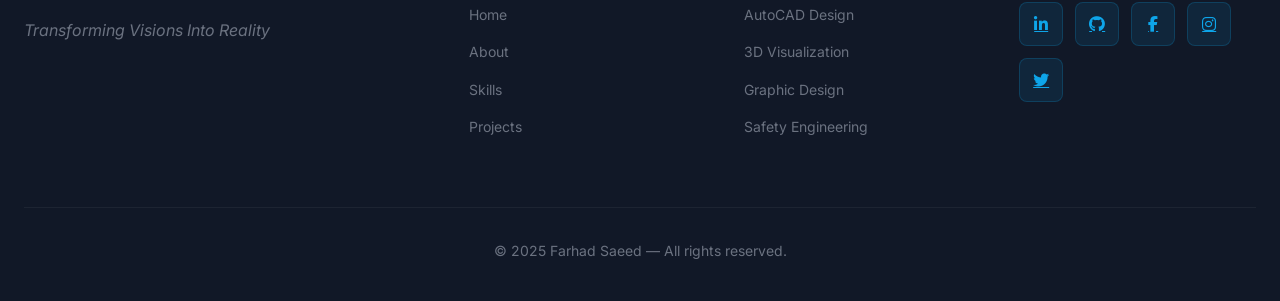
==== commit afb201e6: "t" ====
--- a/Farhad Saeed portfolio/index.html
+++ b/Farhad Saeed portfolio/index.html
@@ -1253,7 +1253,6 @@
 
         <div class="footer-bottom">
           <p>&copy; 2025 Farhad Saeed — All rights reserved.</p>
-          <p>Made with <i class="fas fa-heart"></i> for Excellence</p>
         </div>
       </div>
     </footer>
--- a/Farhad Saeed portfolio/index.css
+++ b/Farhad Saeed portfolio/index.css
@@ -244,7 +244,7 @@
     backdrop-filter: blur(25px) saturate(180%);
     -webkit-backdrop-filter: blur(25px) saturate(180%);
     border-bottom: 1px solid rgba(255, 255, 255, 0.06);
-    padding: clamp(0.8rem, 2vw, 1.2rem) 0;
+    padding: clamp(5px, 2vw, 7px) 0;
     transition: all 0.3s ease;
     z-index: 1000;
 }
@@ -258,10 +258,10 @@
 .navbar-brand {
     display: flex;
     align-items: center;
-    gap: clamp(8px, 2vw, 14px);
+    gap: clamp(8px, 2vw, 5px);
     font-family: 'Space Grotesk', sans-serif;
     font-weight: 800;
-    font-size: clamp(18px, 3vw, 26px);
+    font-size: clamp(18px, 3vw, 6px);
     transition: all 0.3s ease;
     position: relative;
     padding: 8px 12px;
@@ -326,7 +326,7 @@
 .nav-link {
     color: var(--text-secondary) !important;
     font-weight: 600;
-    font-size: clamp(12px, 1.5vw, 14px);
+    font-size: clamp(12px, 1.5vw, 11px);
     text-transform: uppercase;
     letter-spacing: 1px;
     padding: 10px clamp(12px, 2vw, 18px) !important;
@@ -540,7 +540,7 @@
 }
 
 .hero-subtitle {
-    font-size: clamp(1.25rem, 4vw, 2.25rem); /* 20px to 36px */
+    font-size: clamp(1.25rem, 4vw, 25px);
     font-weight: 700;
     color: var(--text-secondary);
     margin-bottom: clamp(1rem, 2vw, 1.5625rem);
@@ -548,7 +548,7 @@
 }
 
 .hero-description {
-    font-size: clamp(1rem, 2vw, 1.1875rem); /* 16px to 19px */
+    font-size: clamp(1rem, 2vw, 15px);
     line-height: 1.8;
     color: var(--text-muted);
     max-width: 650px;
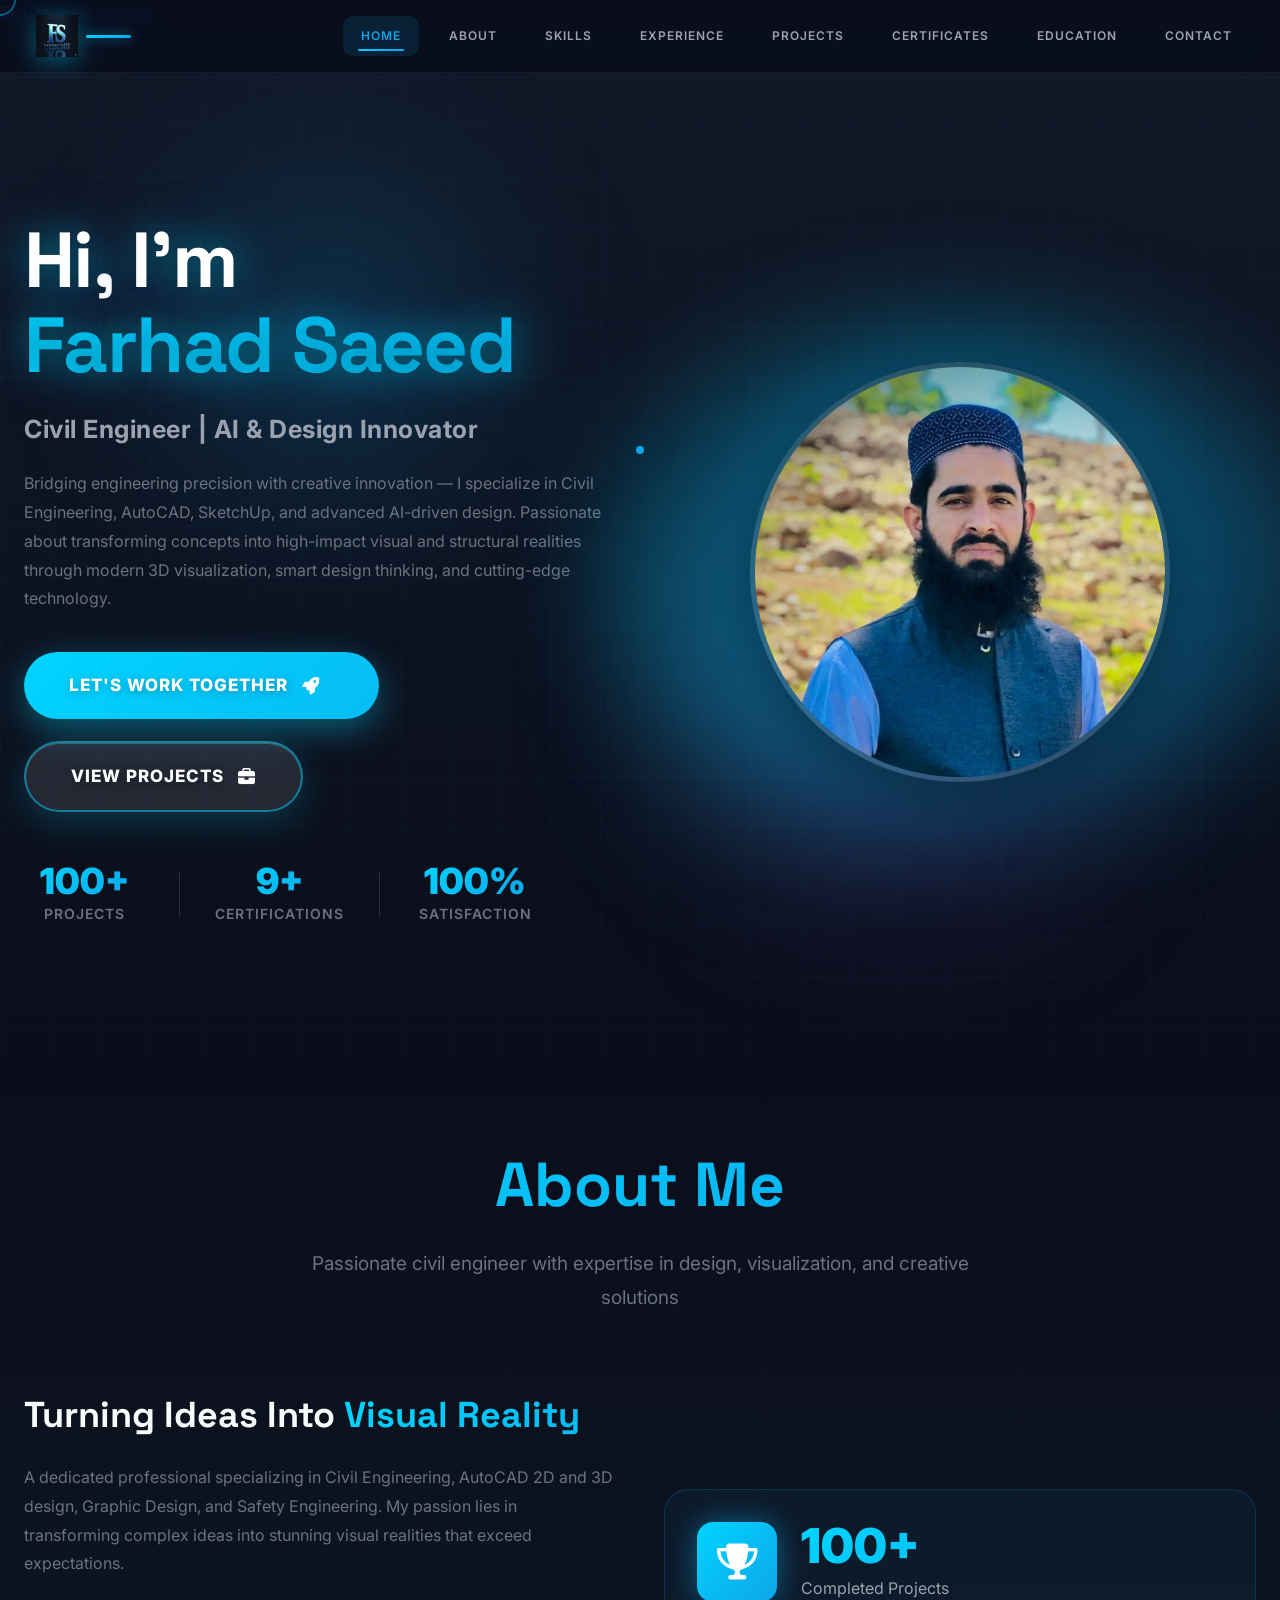
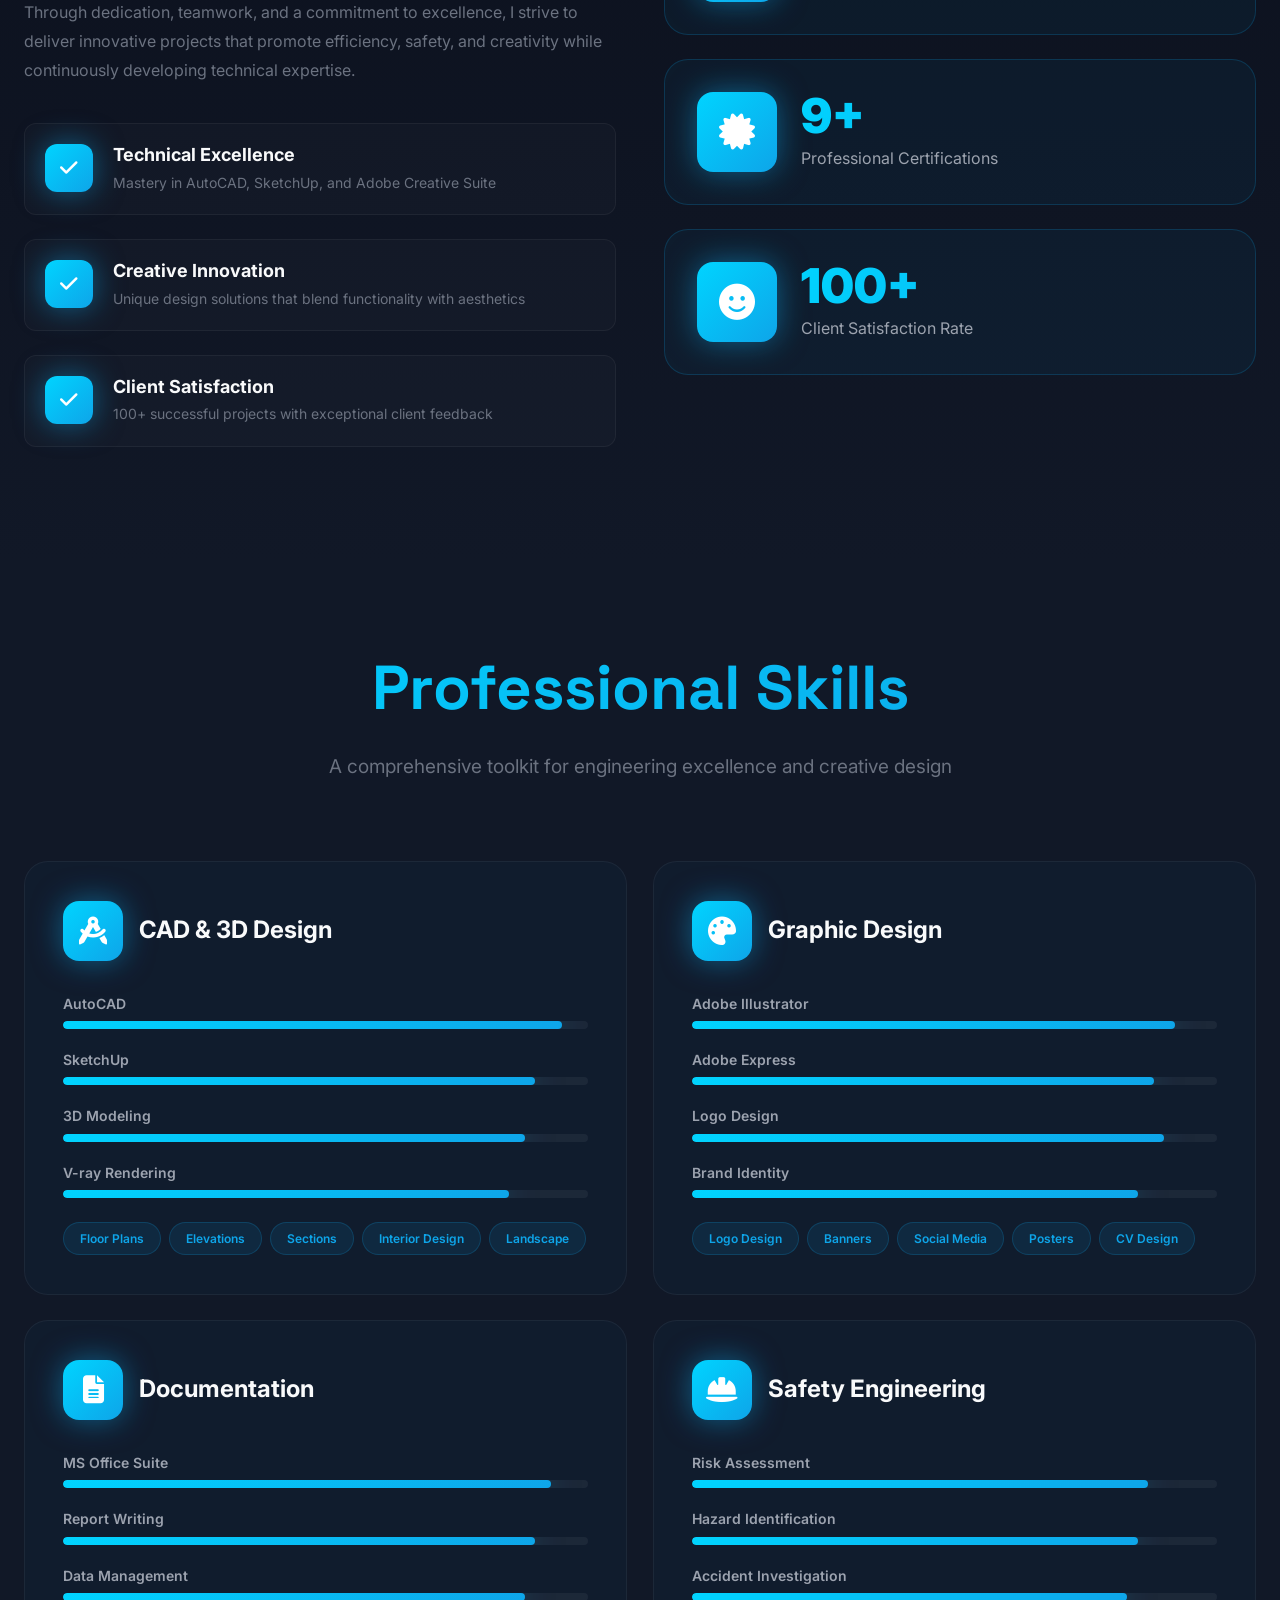
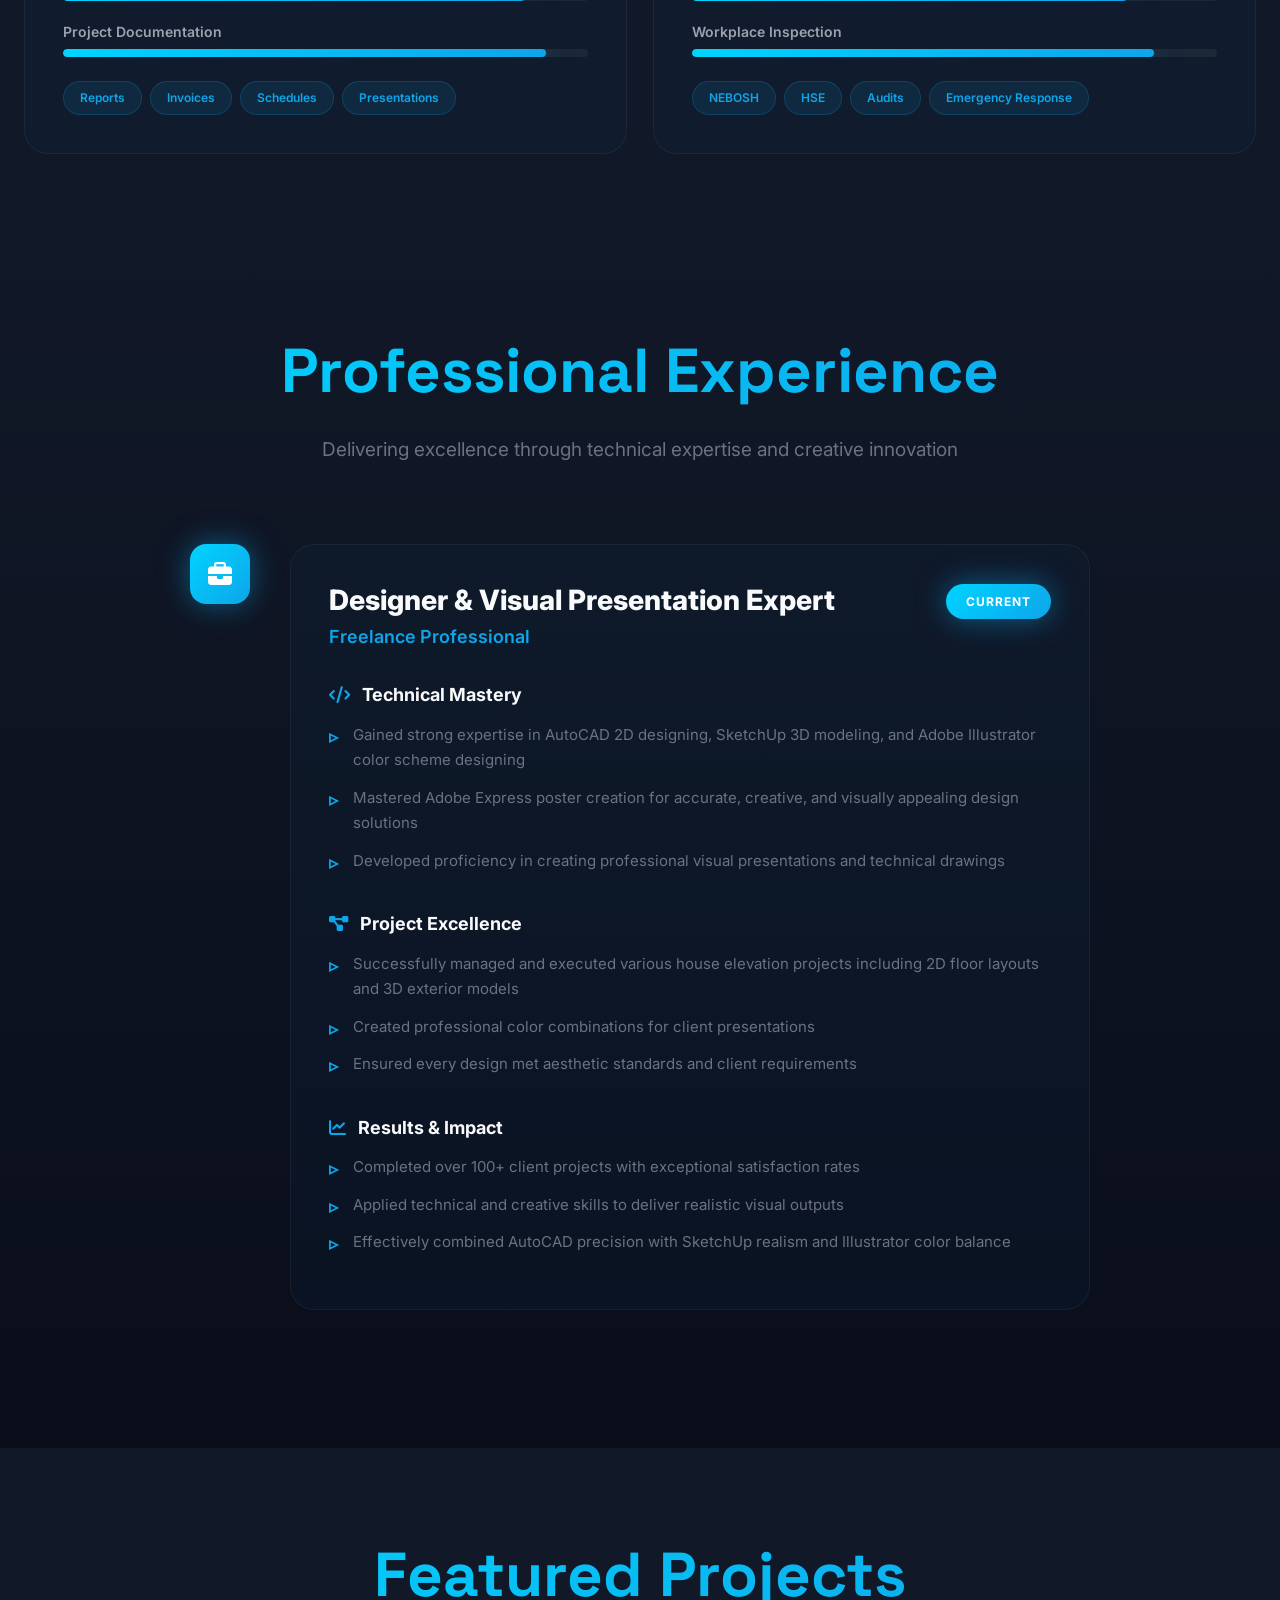
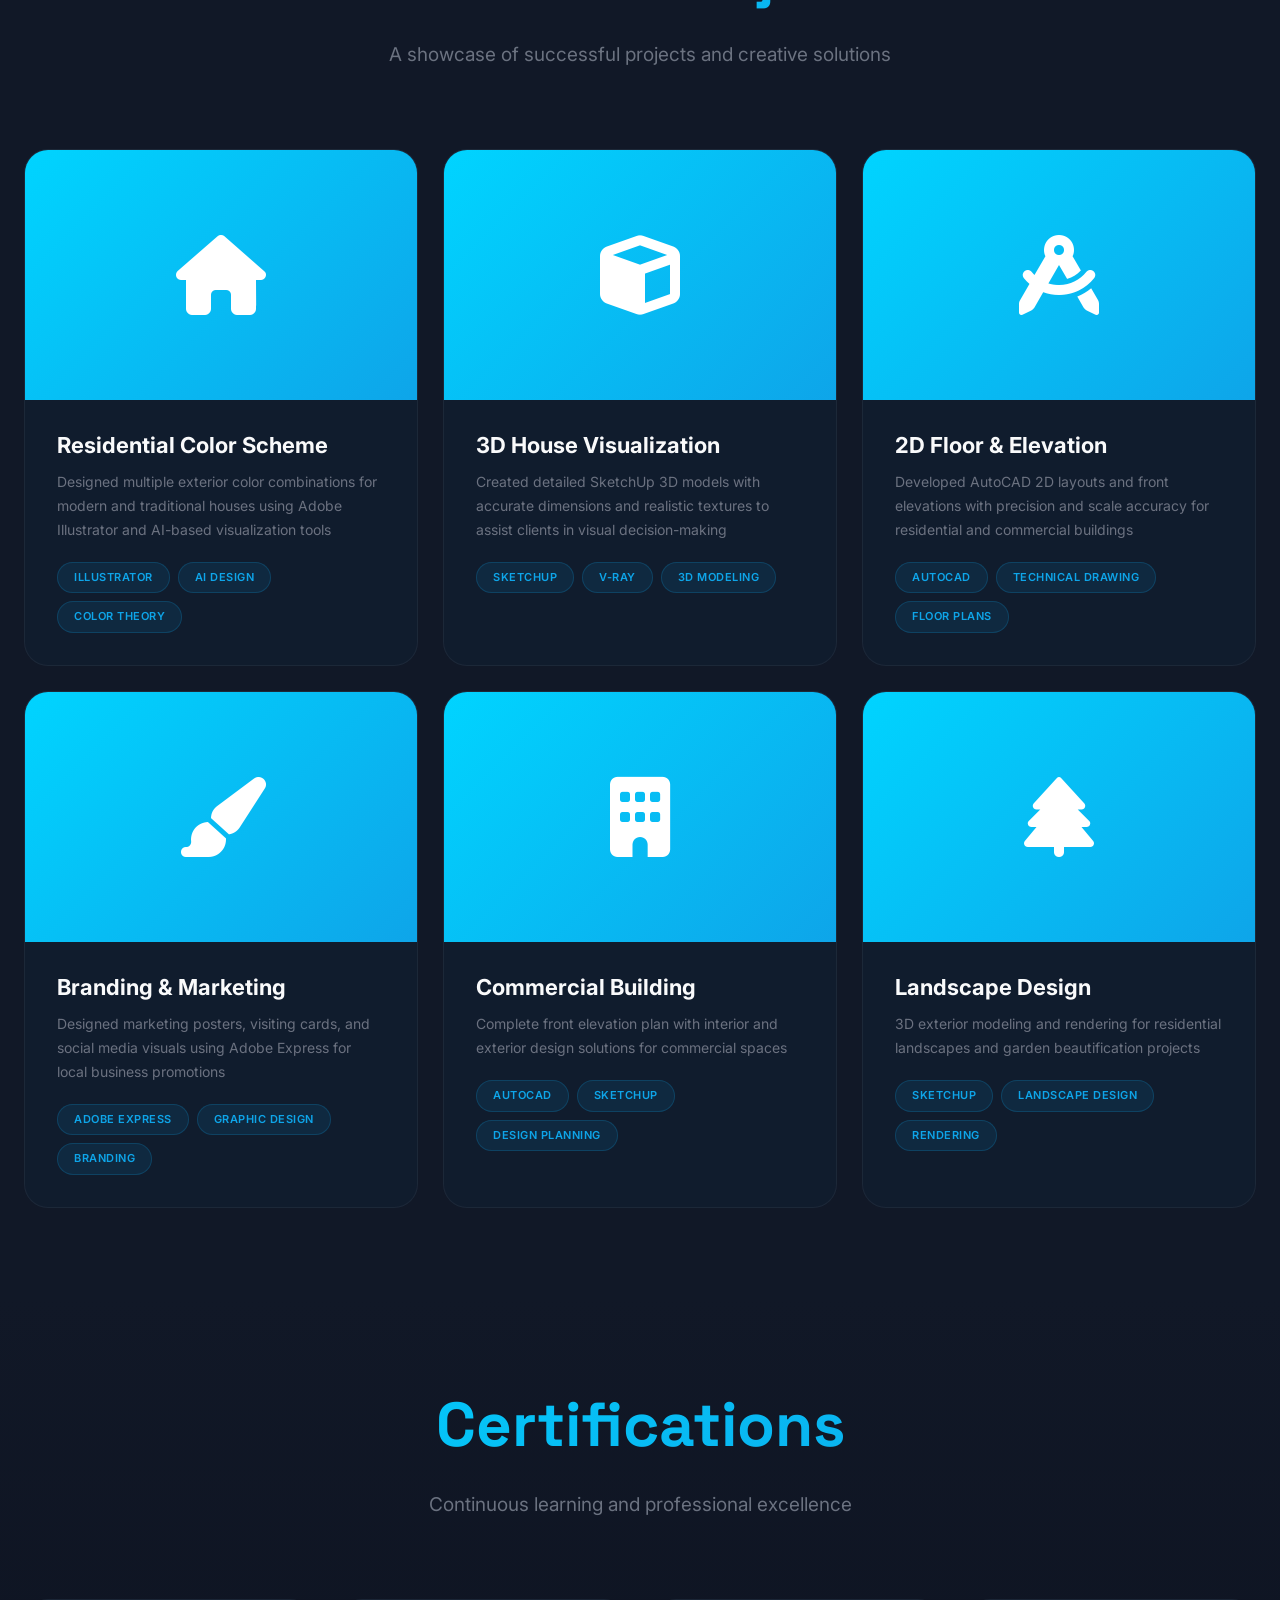
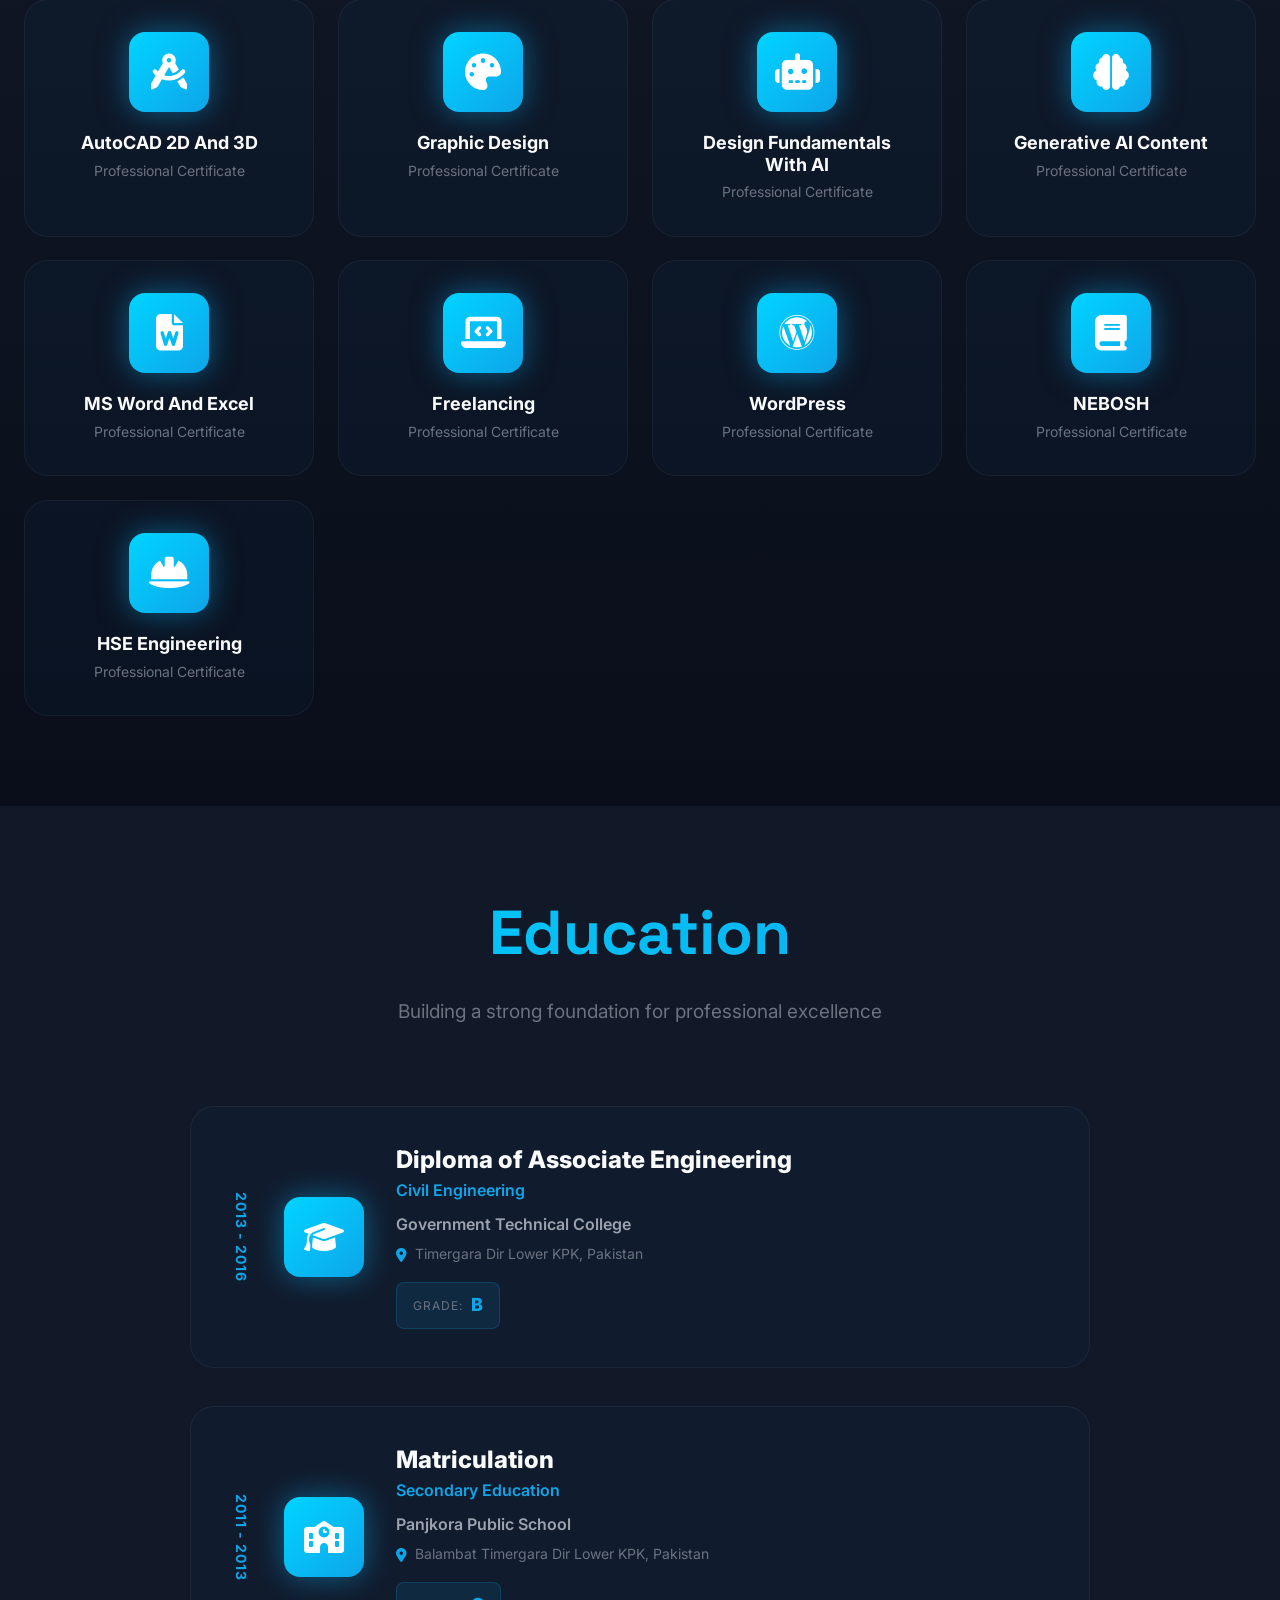
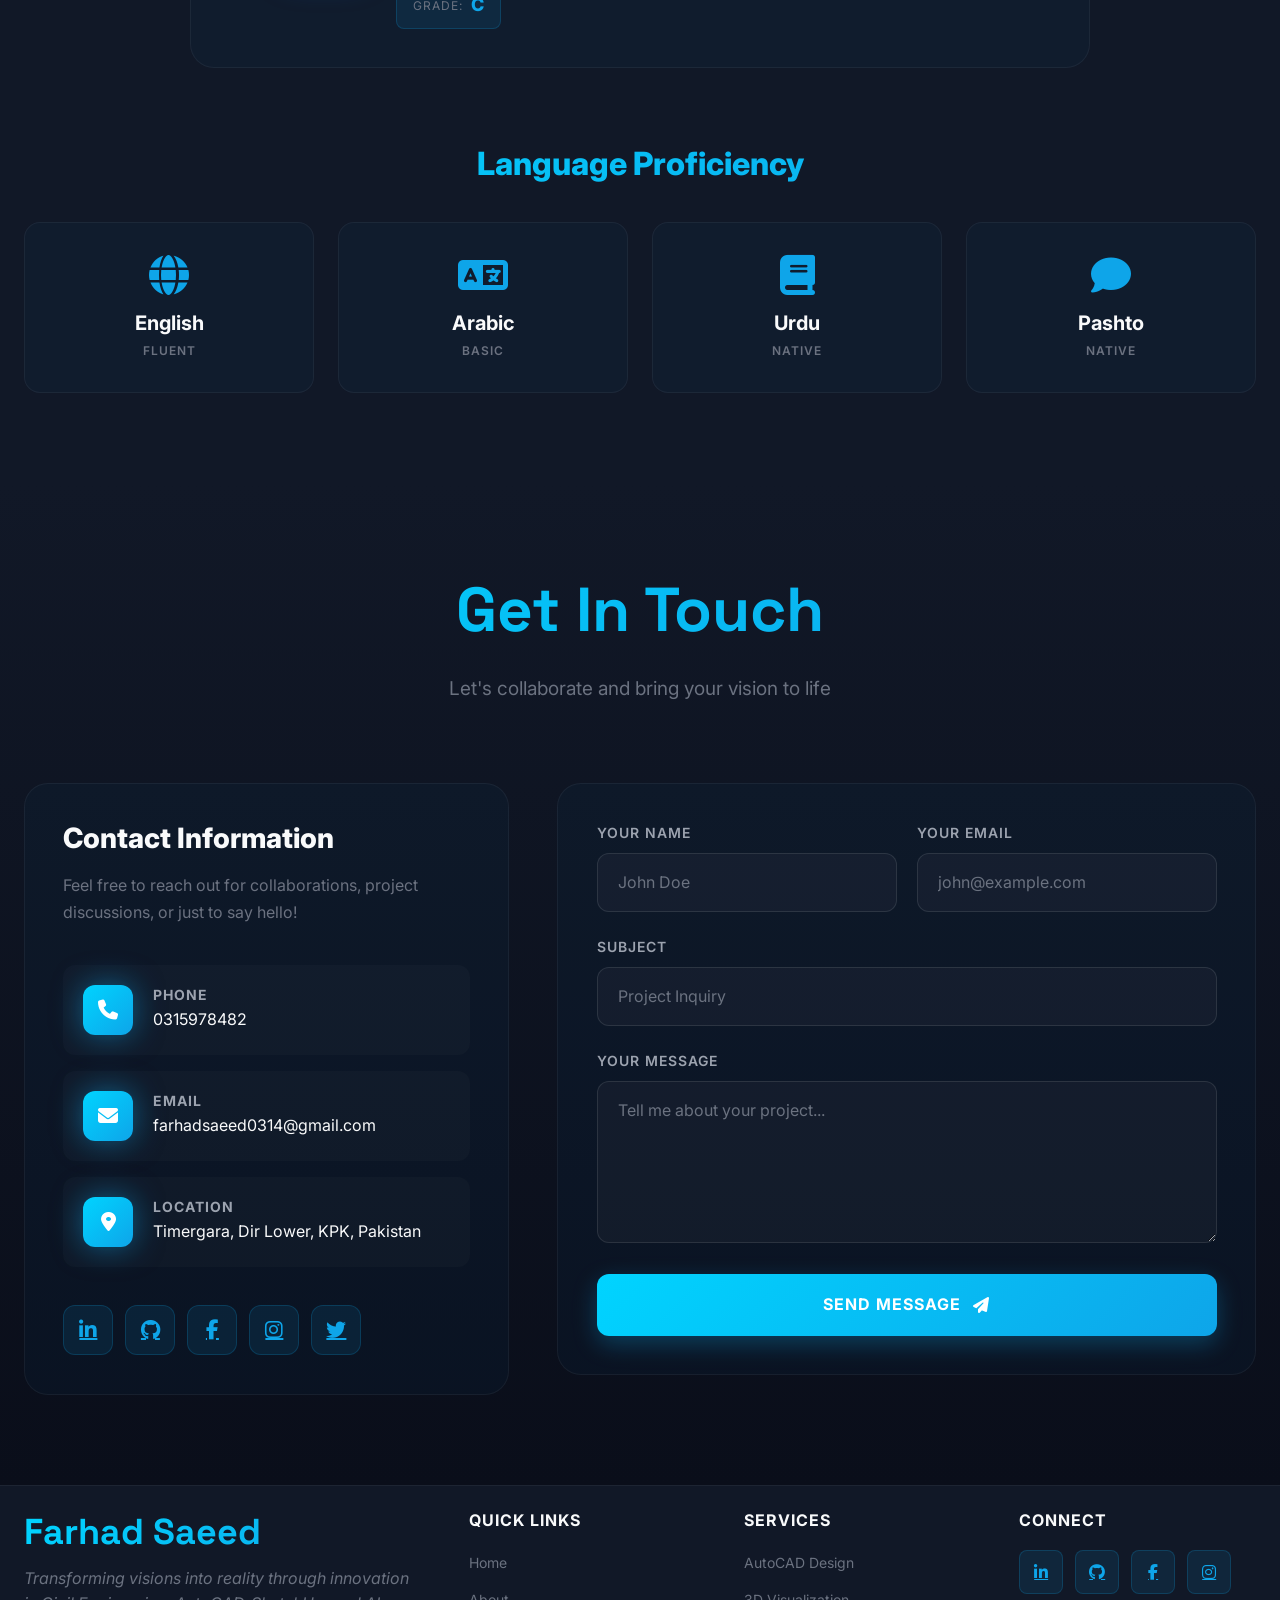
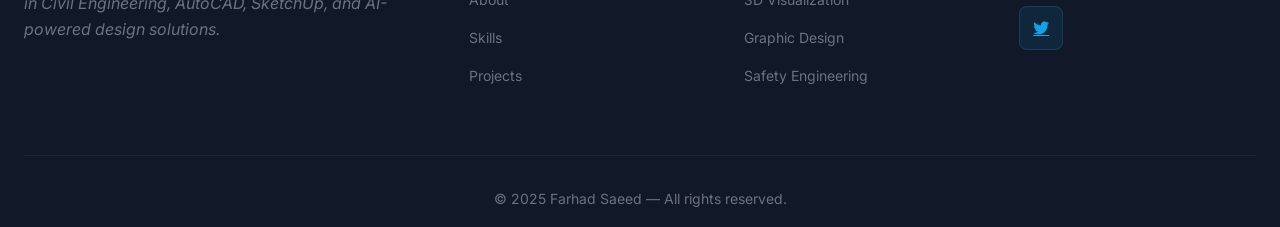
==== commit 0a87f260: "t" ====
--- a/Farhad Saeed portfolio/index.html
+++ b/Farhad Saeed portfolio/index.html
@@ -1206,7 +1206,10 @@
         <div class="footer-content">
           <div class="footer-brand-section">
             <h2 class="footer-brand">Farhad Saeed</h2>
-            <p class="footer-tagline">Transforming Visions Into Reality</p>
+            <p class="footer-tagline">
+Transforming visions into reality through innovation in Civil Engineering, AutoCAD, SketchUp, and AI-powered design solutions.
+</p>
+
           </div>
 
           <div class="footer-links-section">
--- a/Farhad Saeed portfolio/index.css
+++ b/Farhad Saeed portfolio/index.css
@@ -1954,7 +1954,7 @@
 .footer-modern {
     background: var(--bg-secondary);
     border-top: 1px solid rgba(255, 255, 255, 0.05);
-    padding: clamp(3rem, 6vw, 5rem) 0 clamp(1.5rem, 3vw, 2rem);
+    padding: clamp(25px, 6vw, 10px) 0 clamp(10px, 3vw, 10px);
 }
 
 .footer-content {
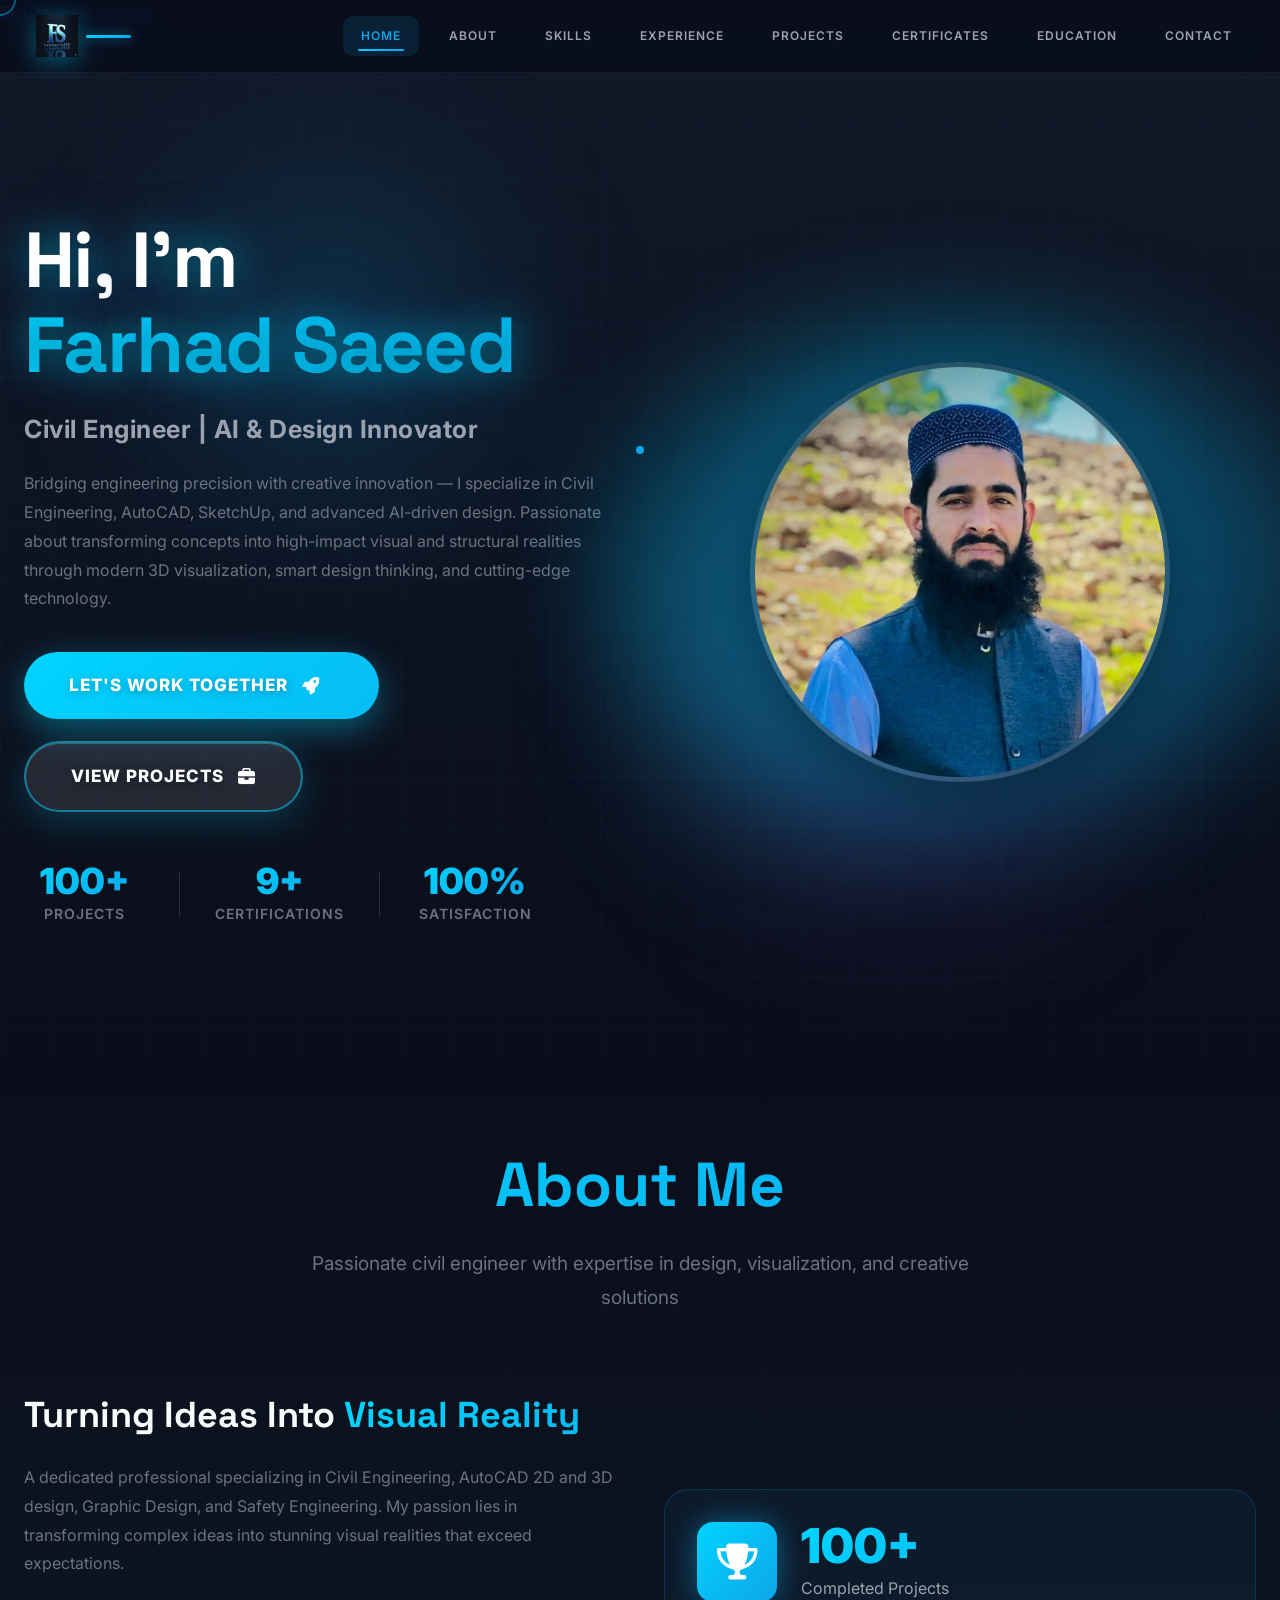
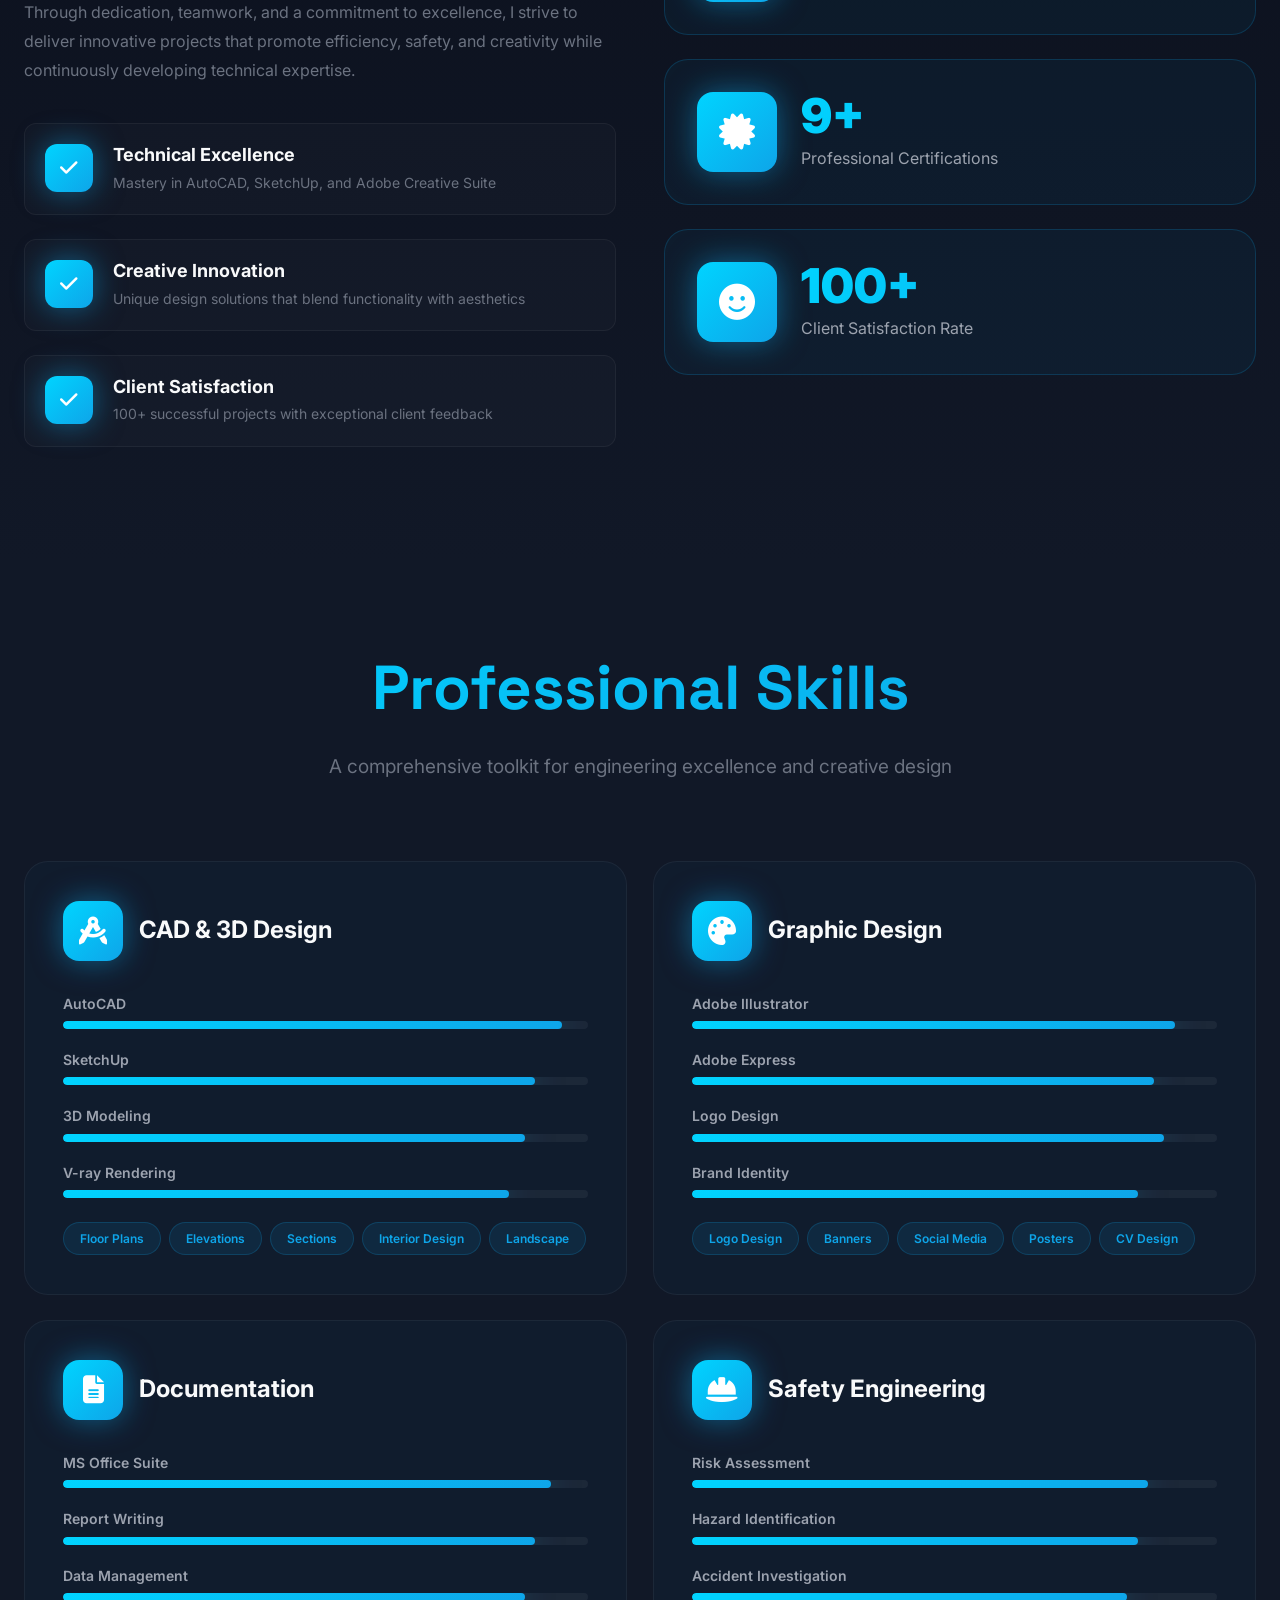
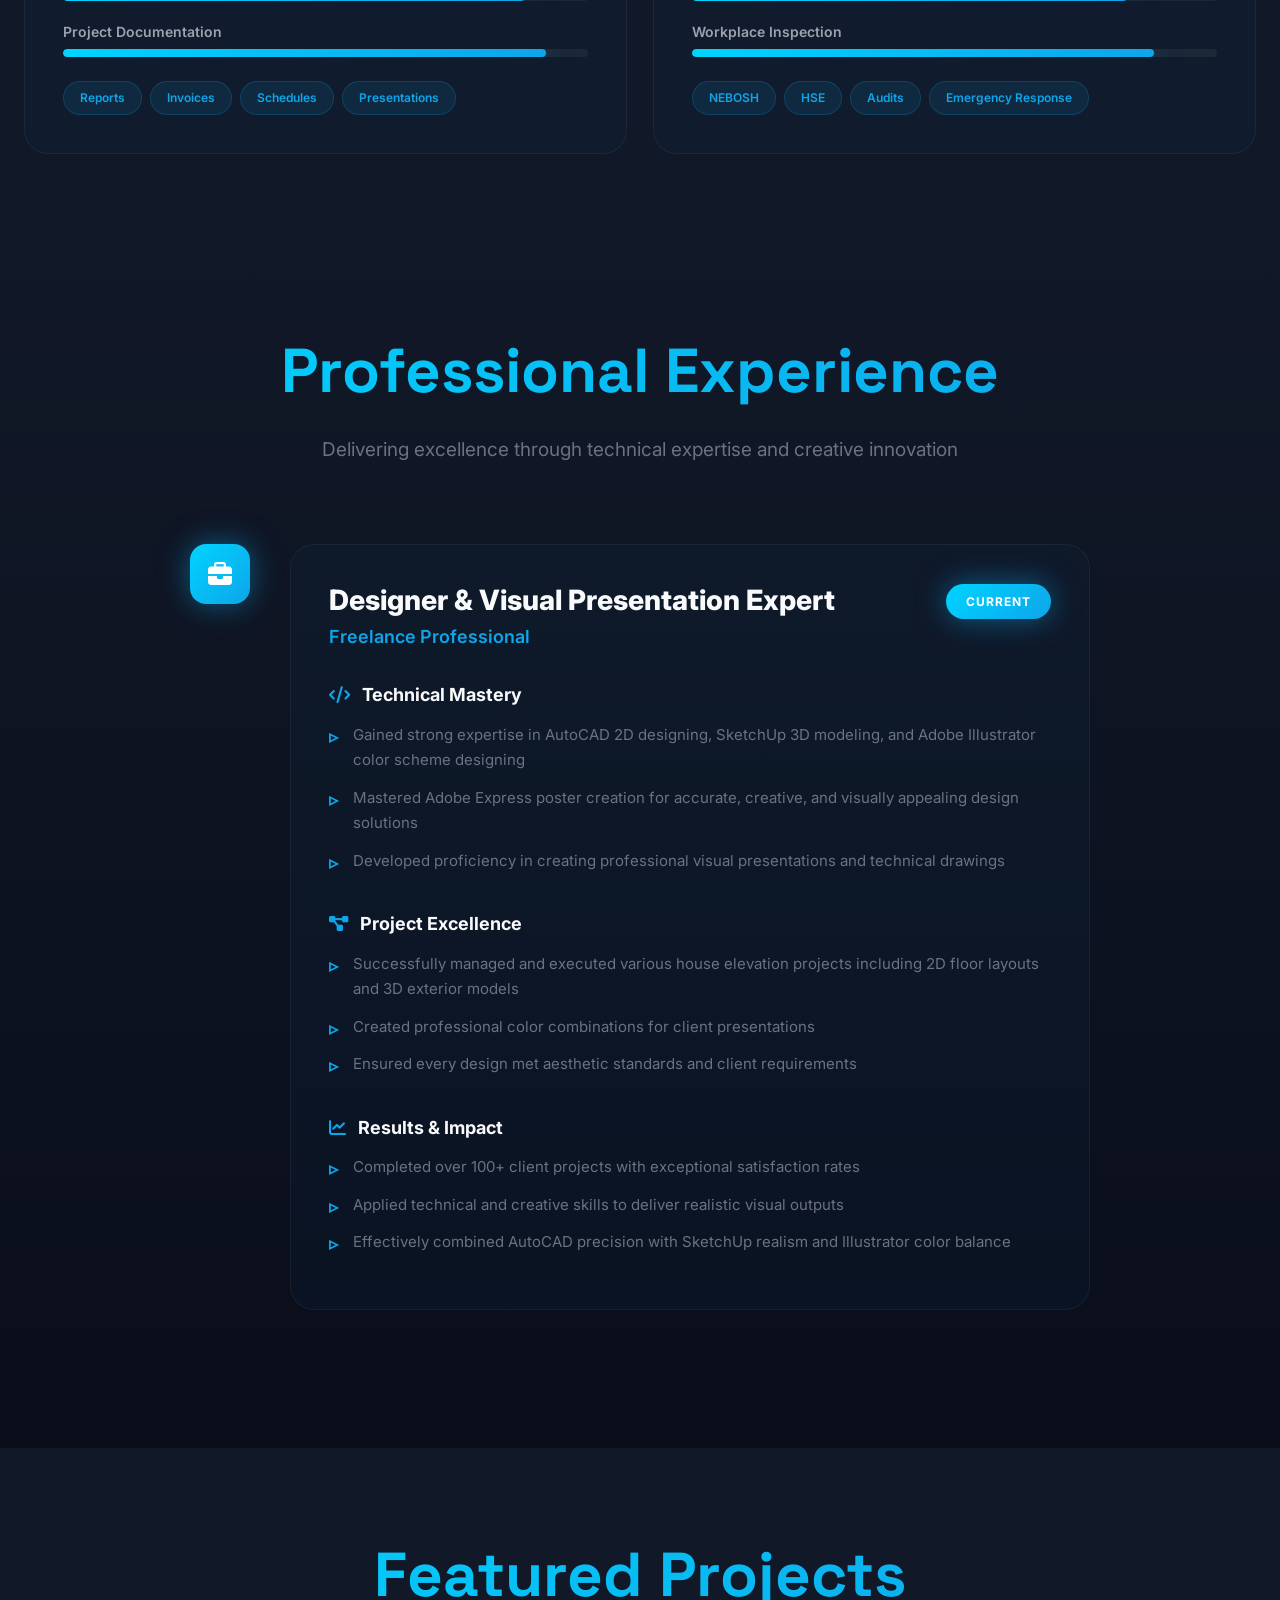
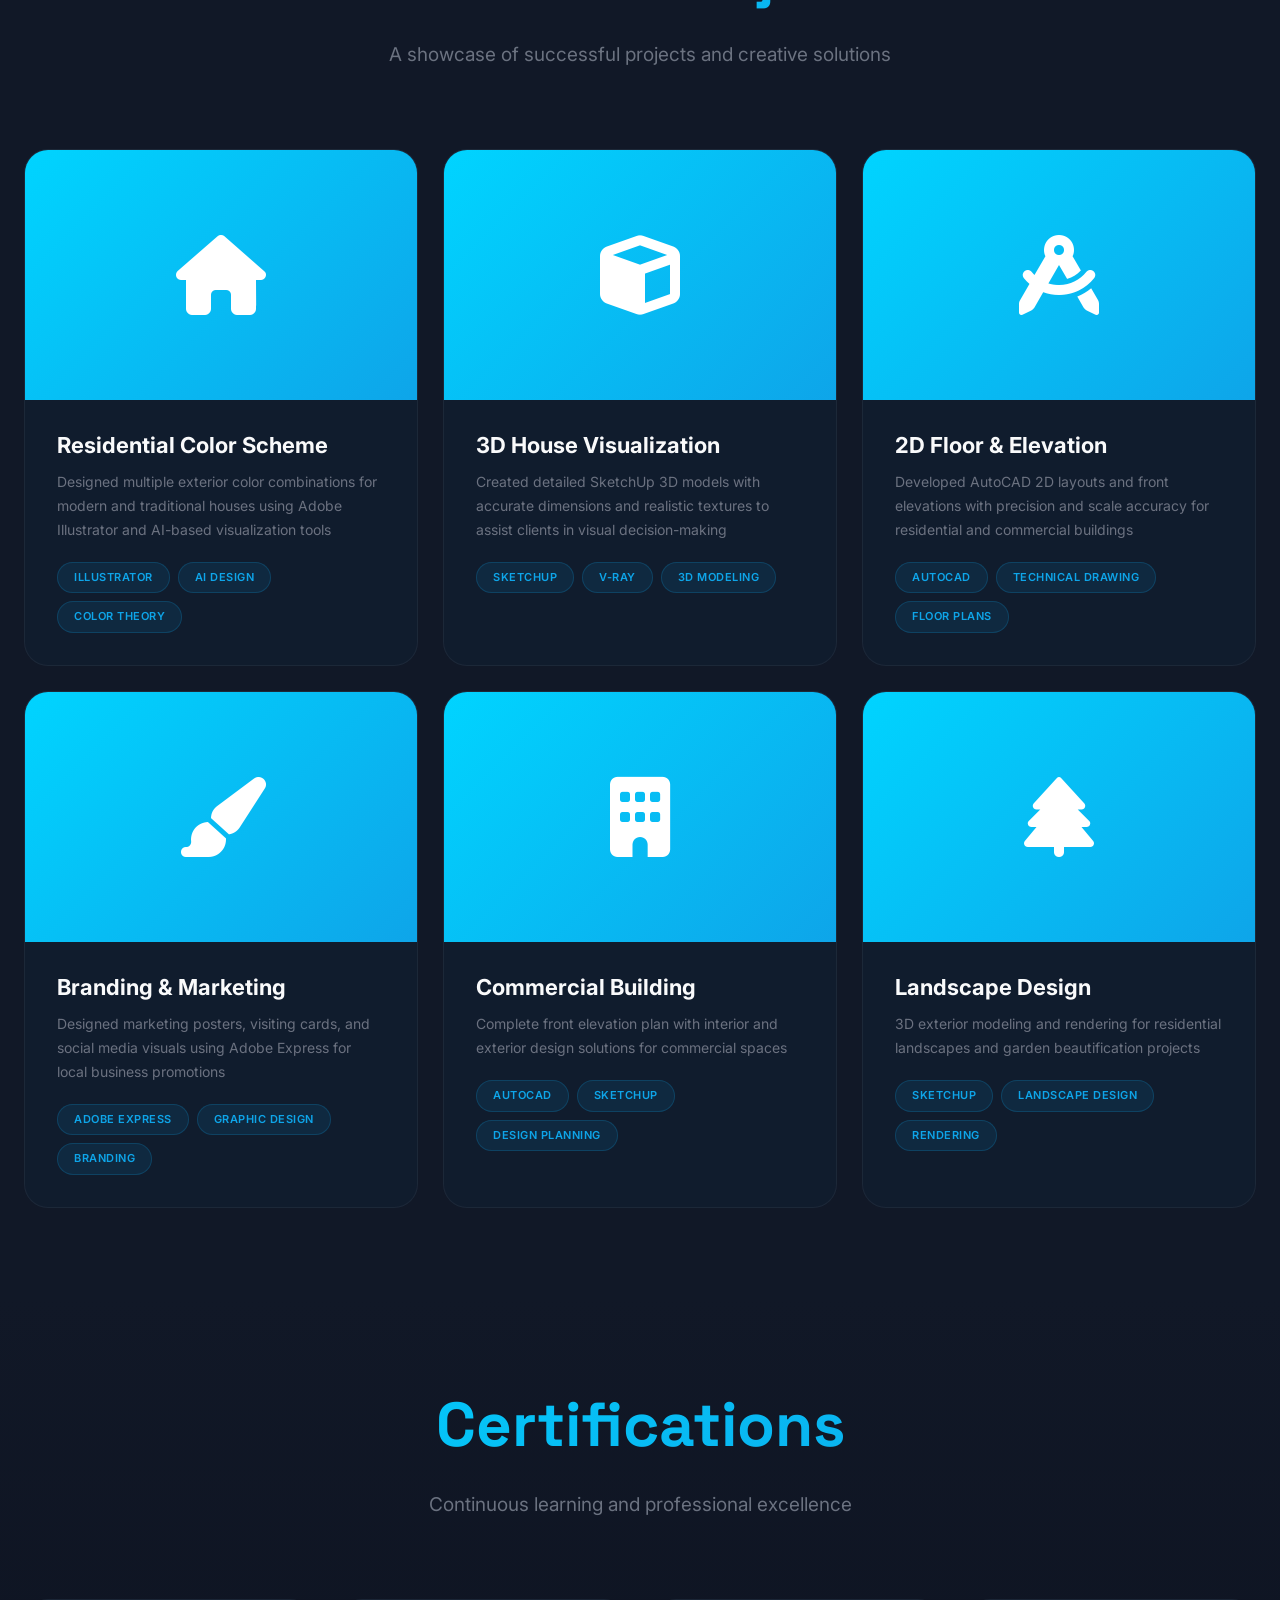
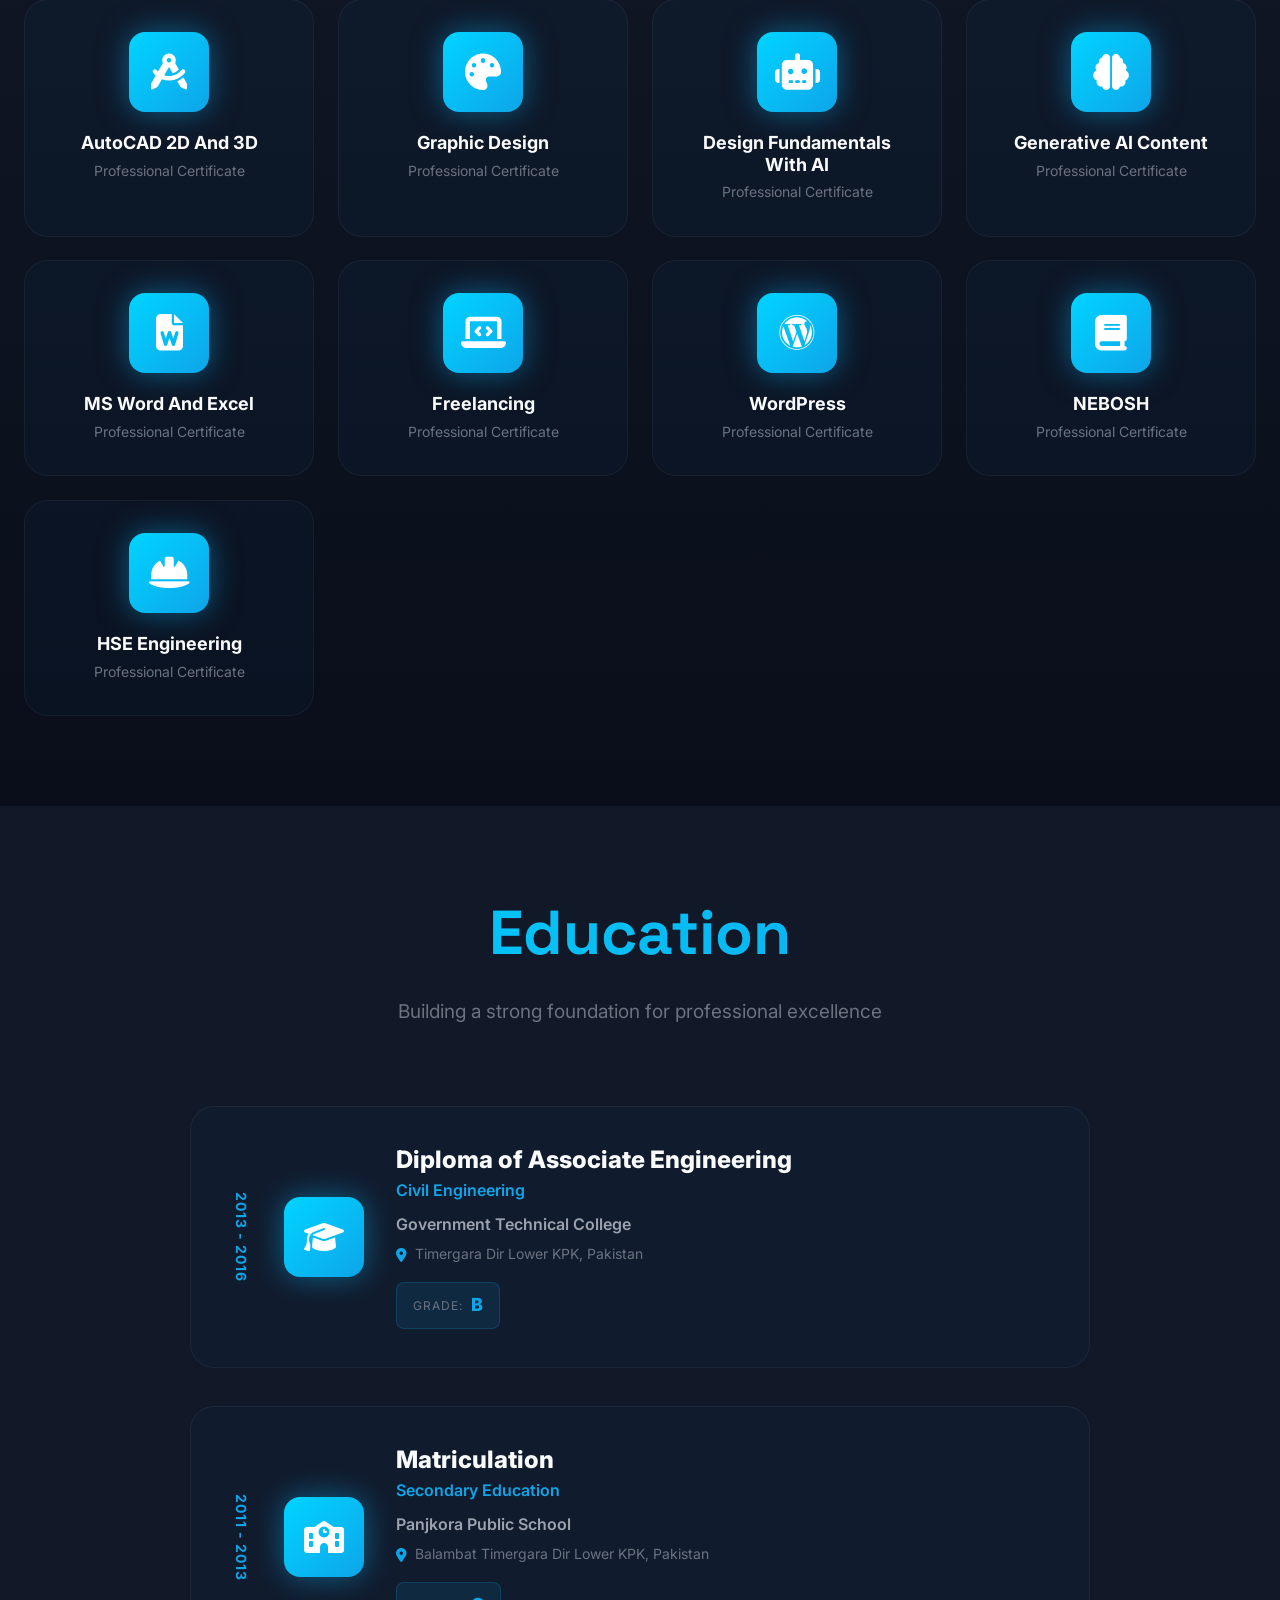
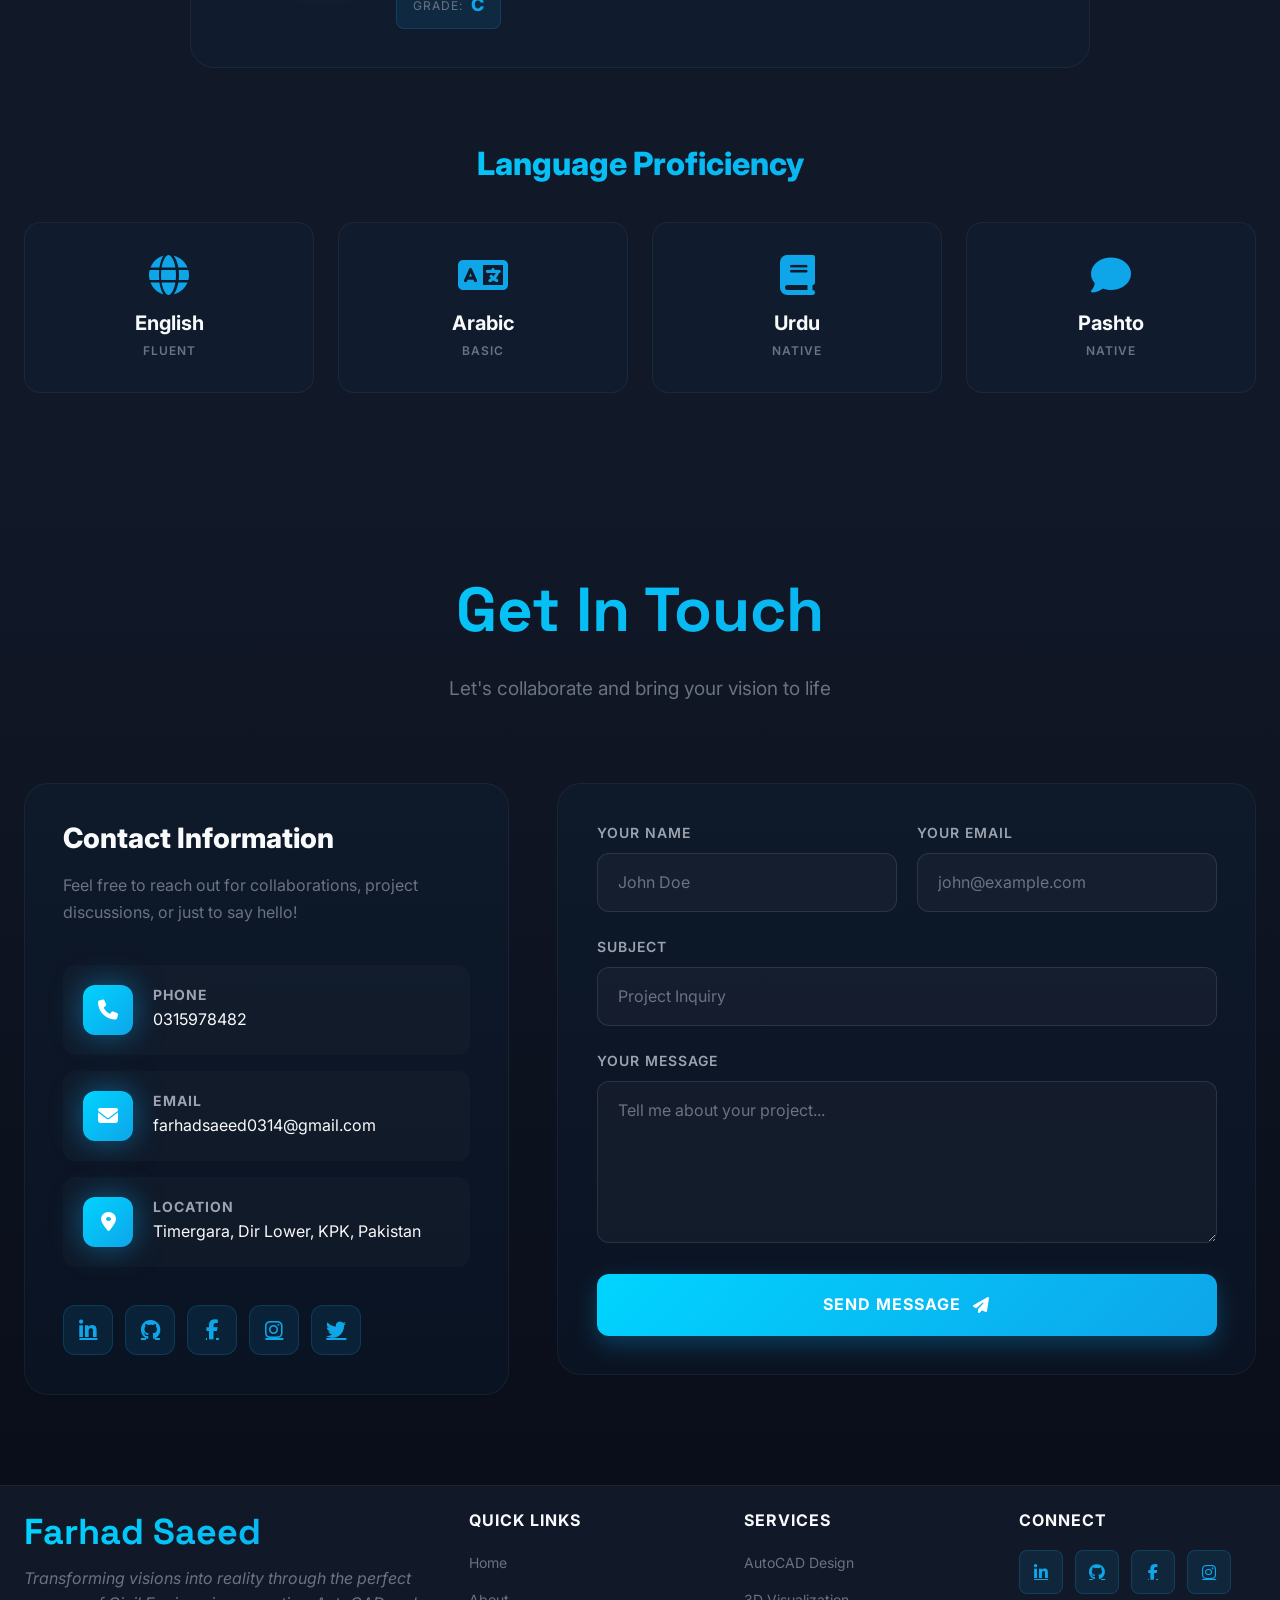
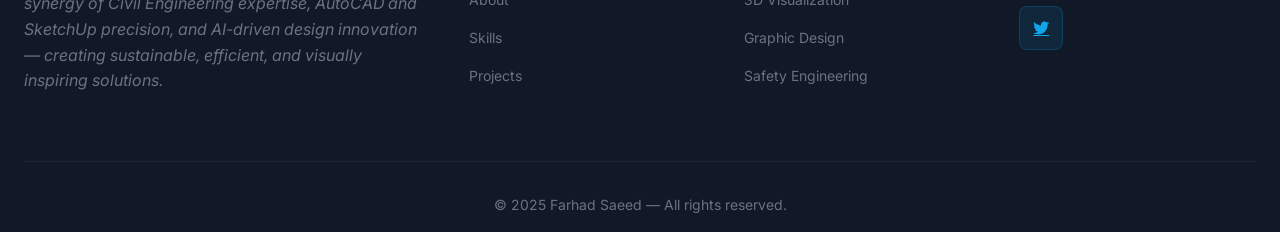
==== commit ce2739cd: "t" ====
--- a/Farhad Saeed portfolio/index.html
+++ b/Farhad Saeed portfolio/index.html
@@ -1206,9 +1206,11 @@
         <div class="footer-content">
           <div class="footer-brand-section">
             <h2 class="footer-brand">Farhad Saeed</h2>
-            <p class="footer-tagline">
-Transforming visions into reality through innovation in Civil Engineering, AutoCAD, SketchUp, and AI-powered design solutions.
+           <p class="footer-tagline">
+Transforming visions into reality through the perfect synergy of Civil Engineering expertise, AutoCAD and SketchUp precision, 
+and AI-driven design innovation — creating sustainable, efficient, and visually inspiring solutions.
 </p>
+
 
           </div>
 
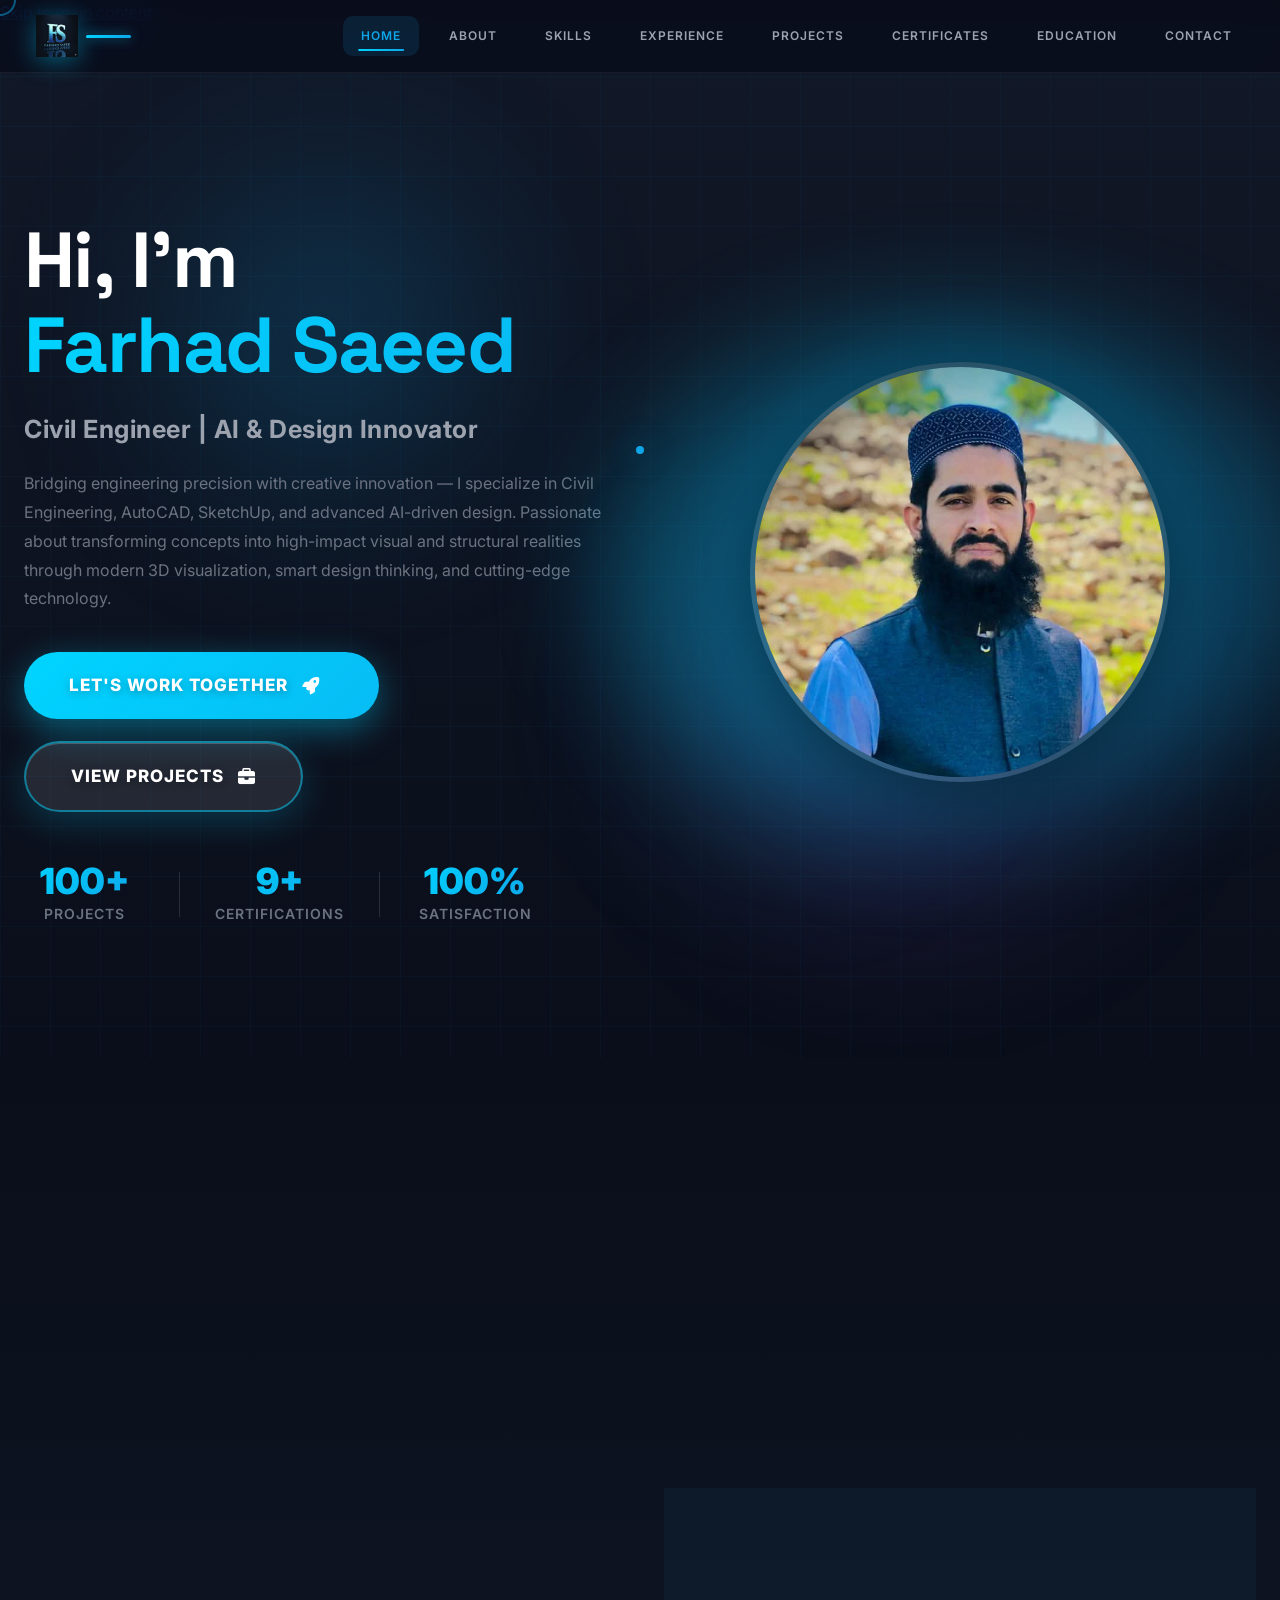
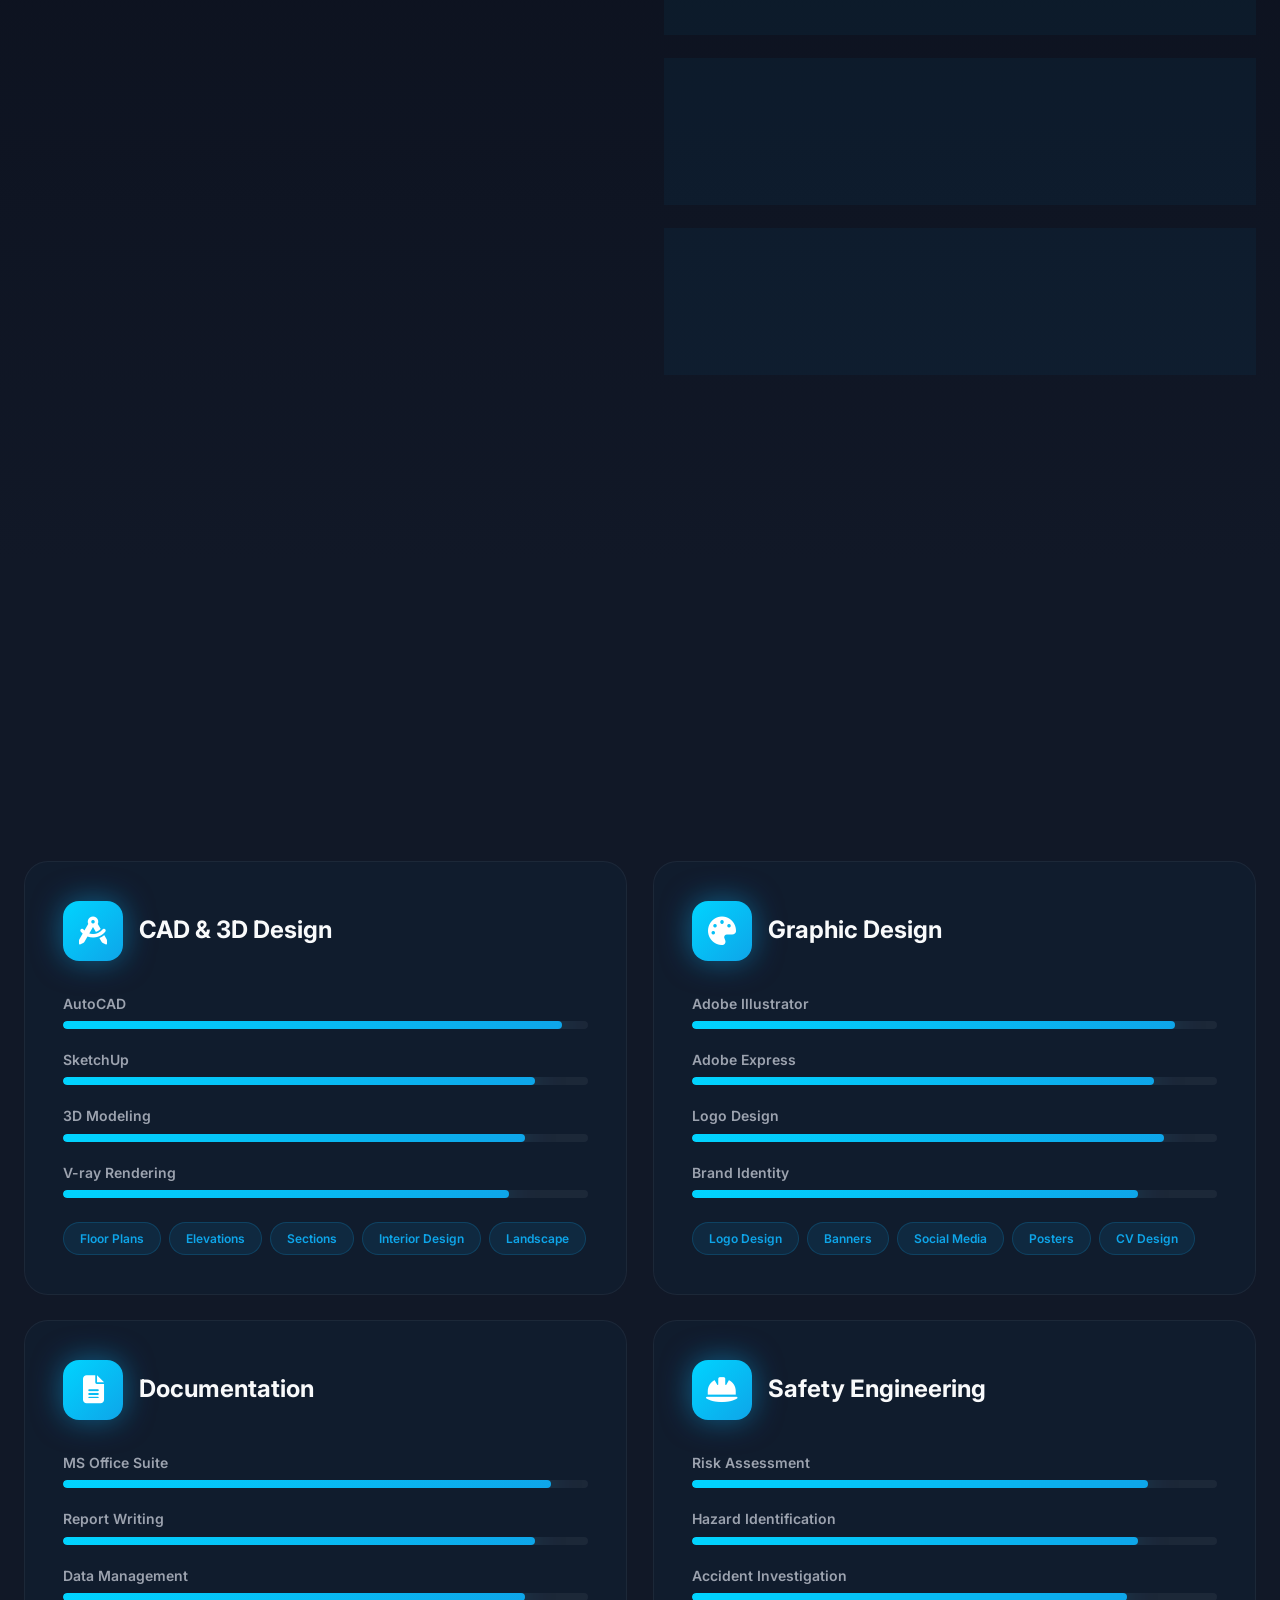
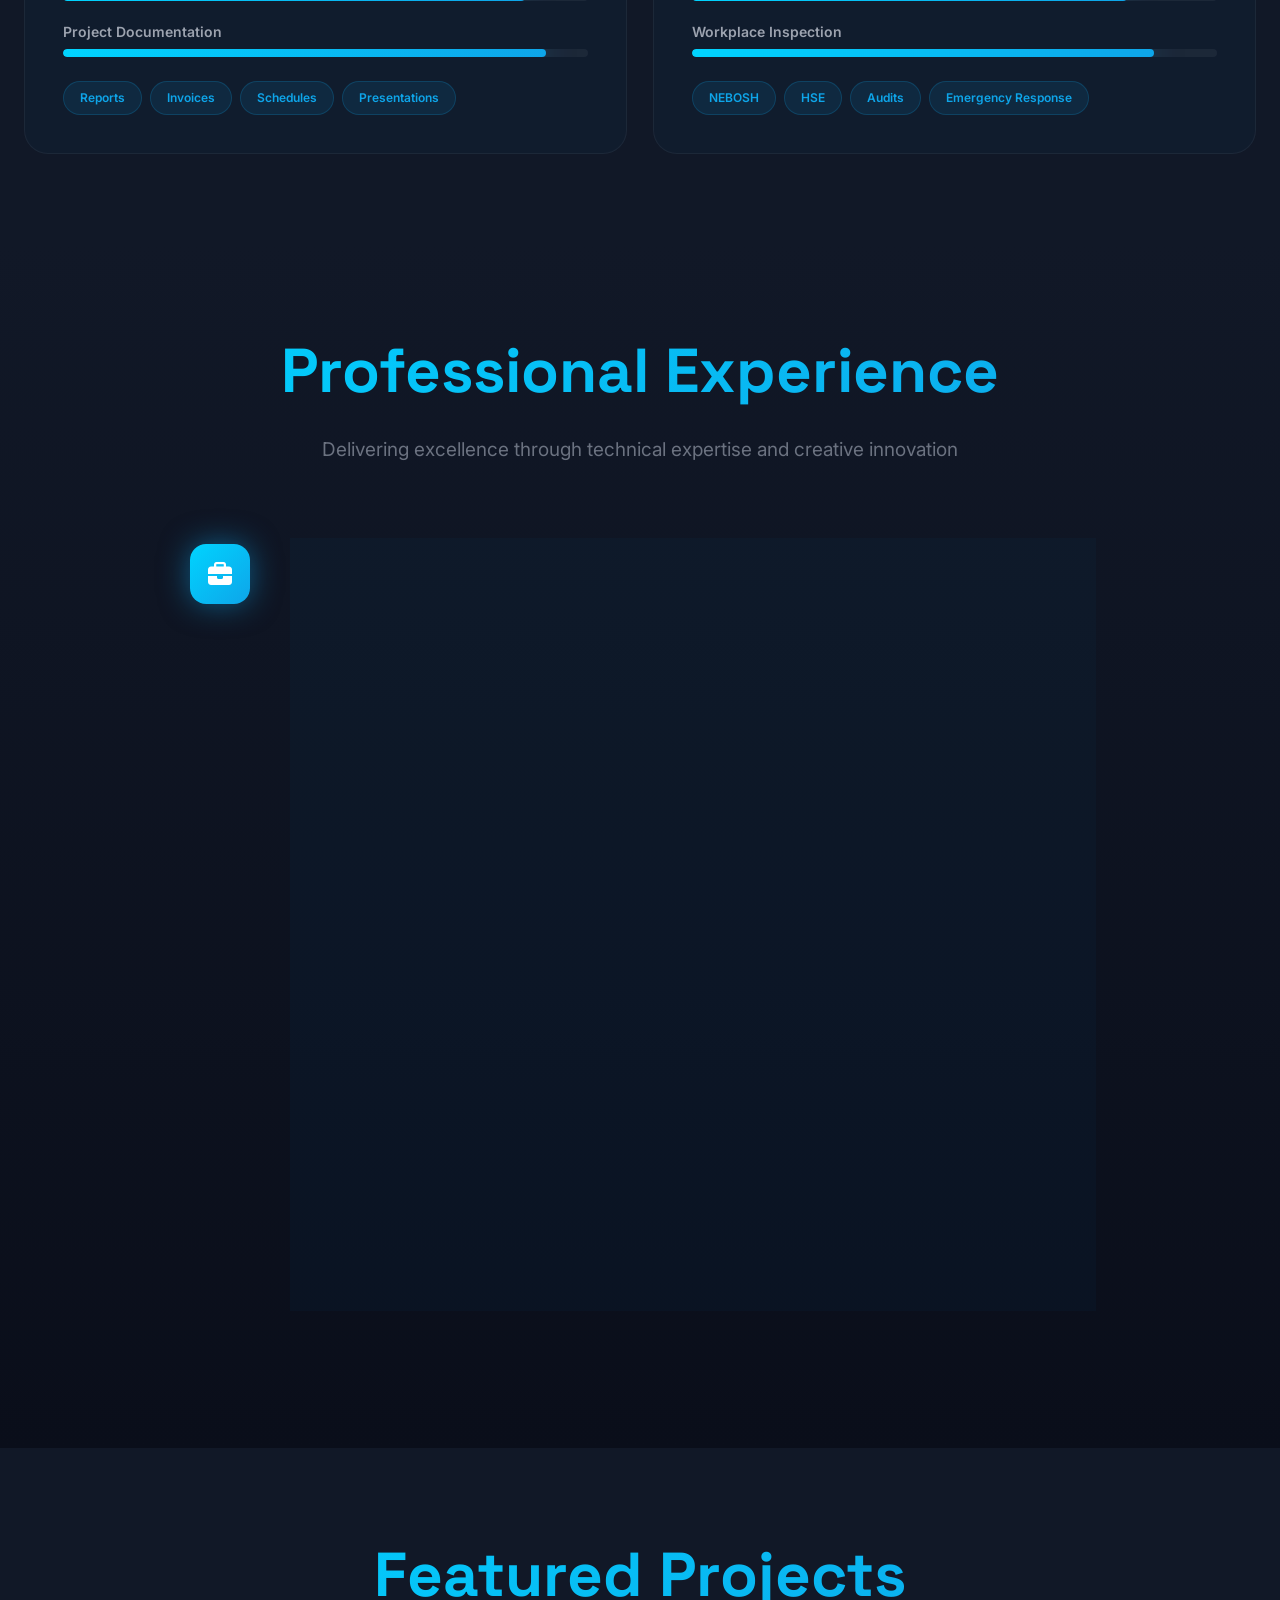
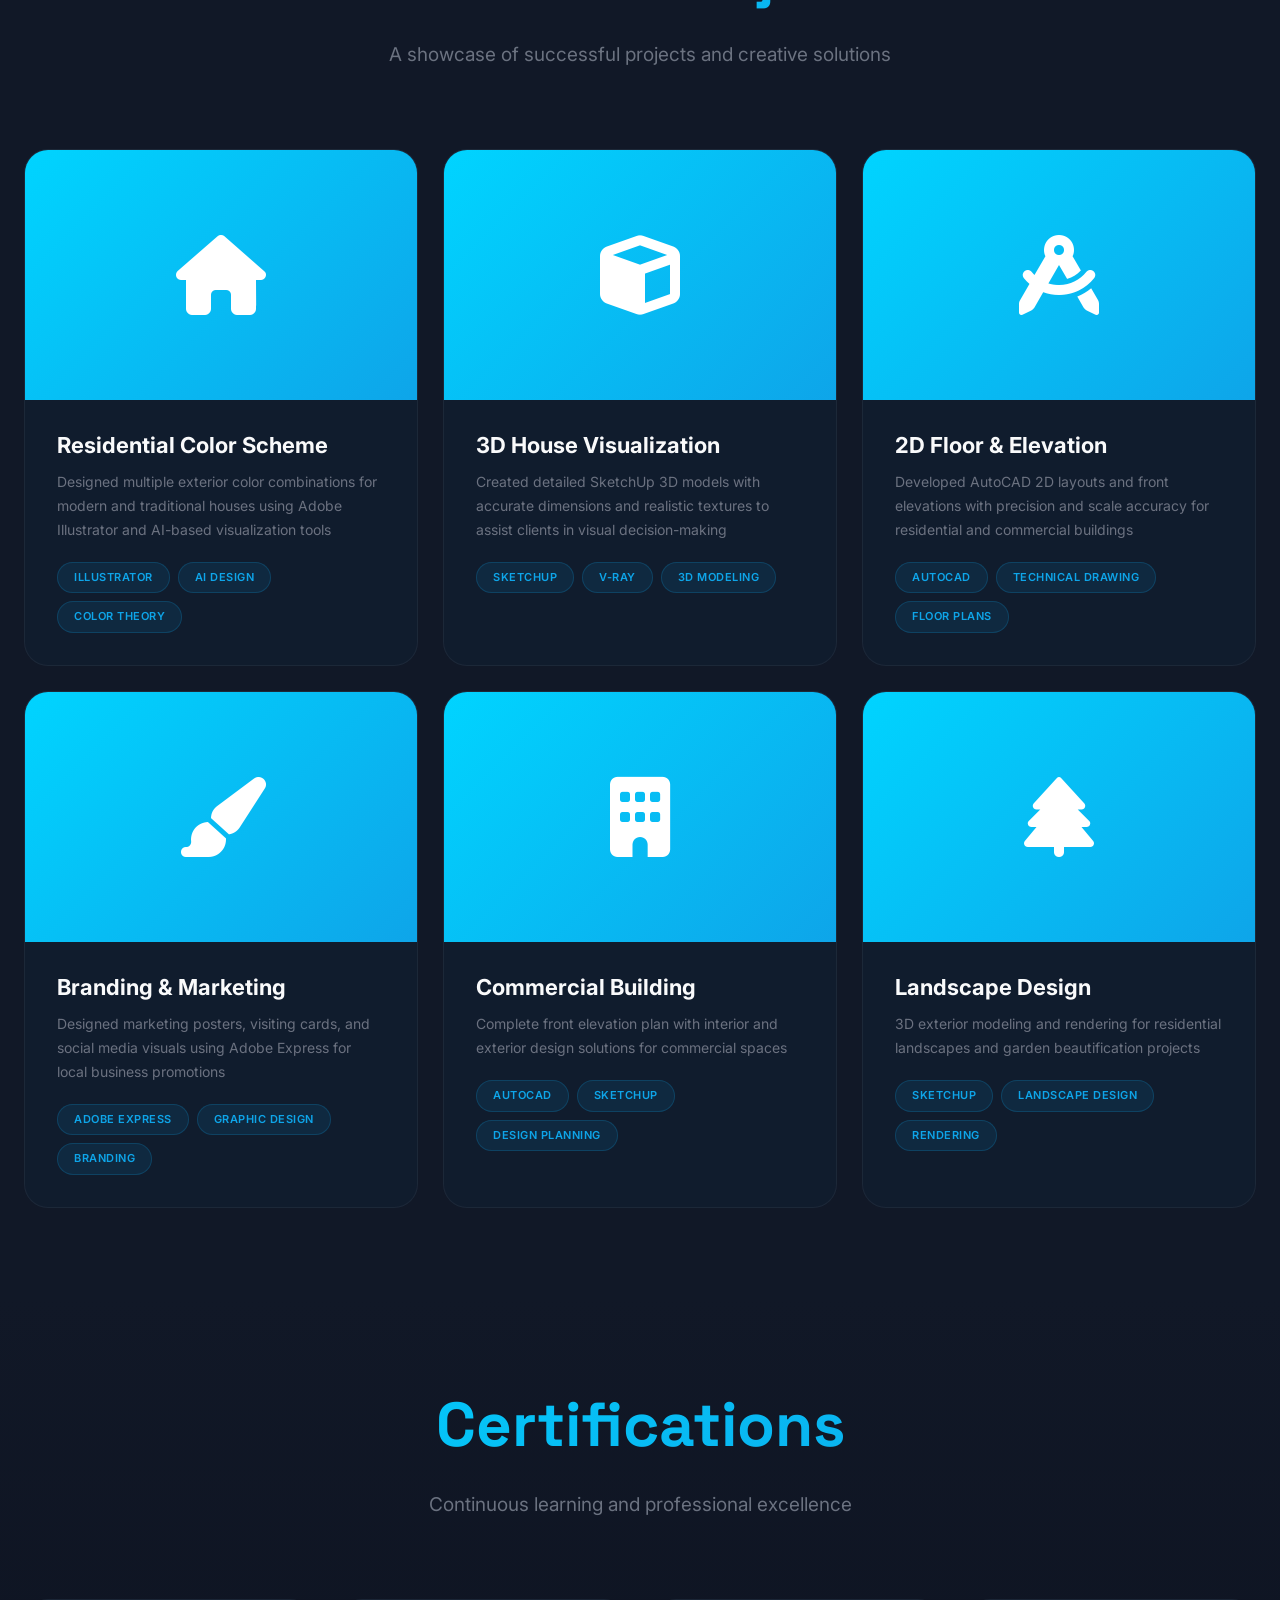
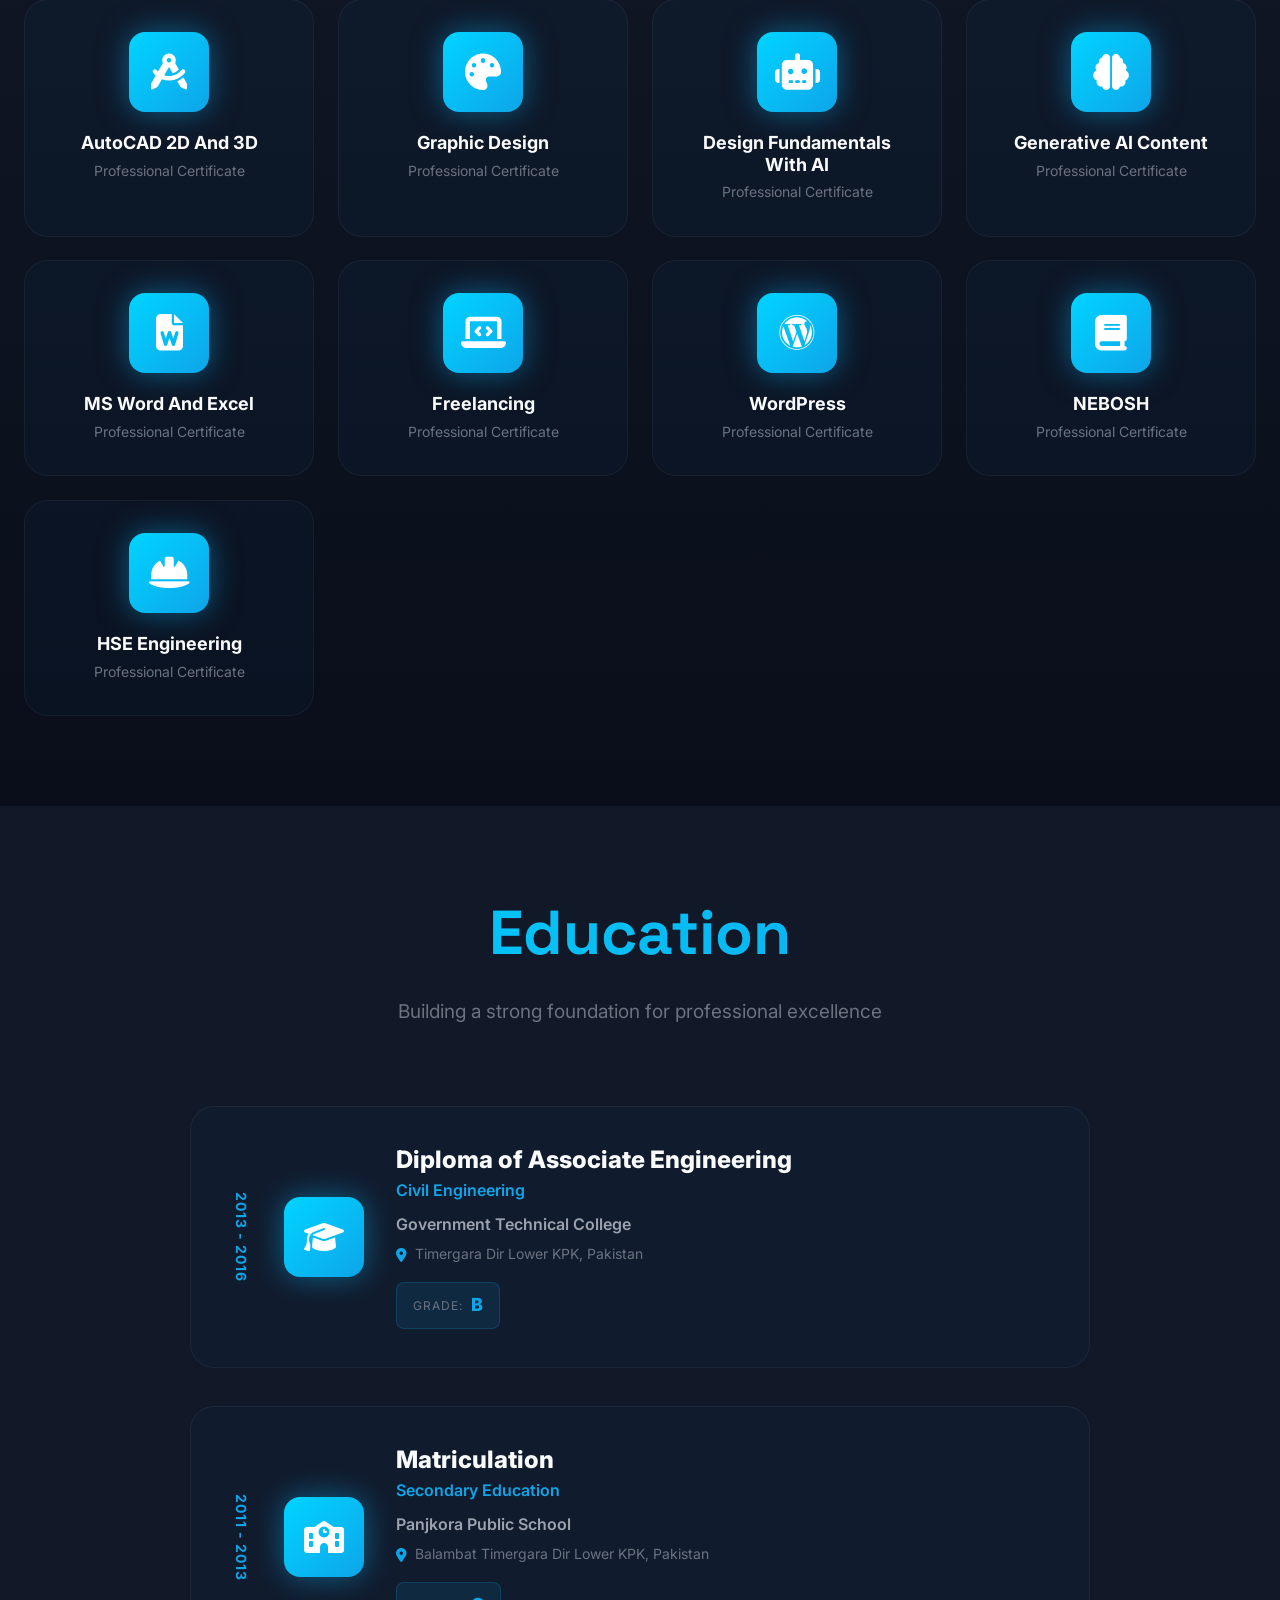
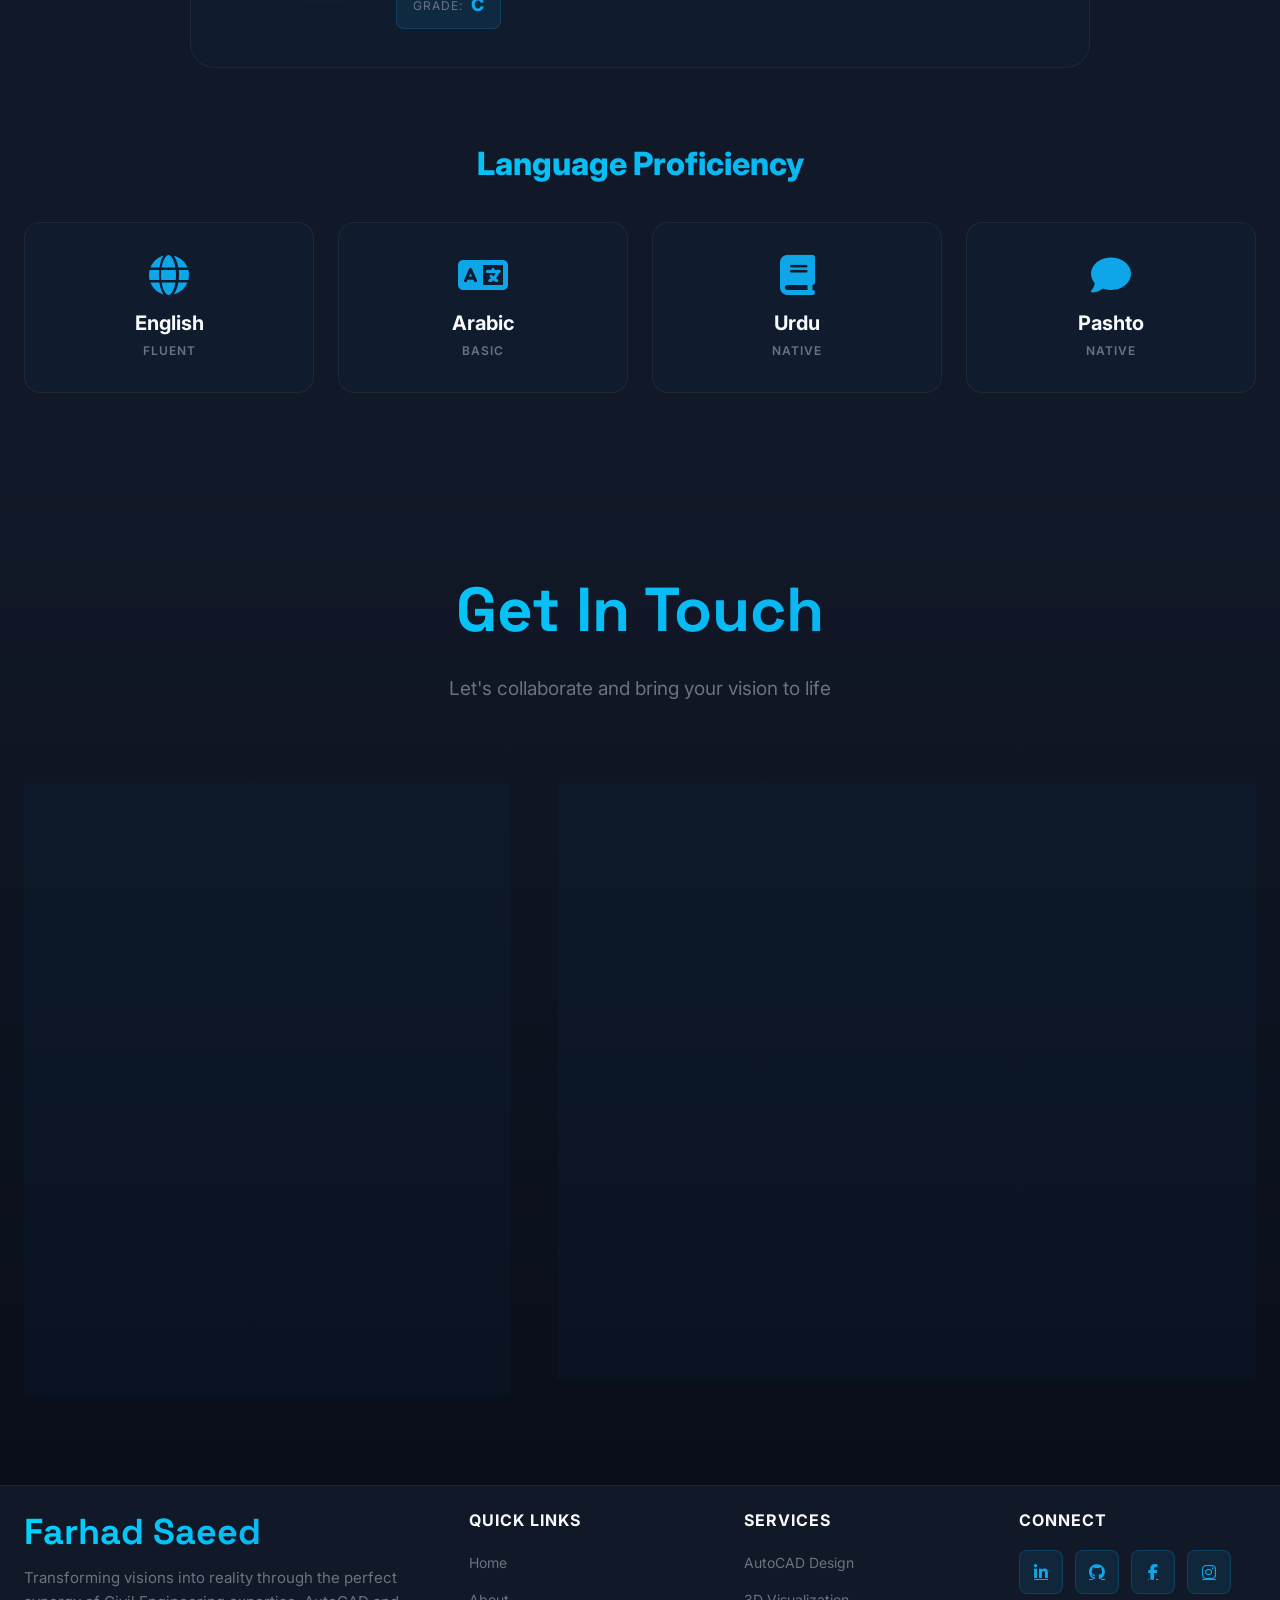
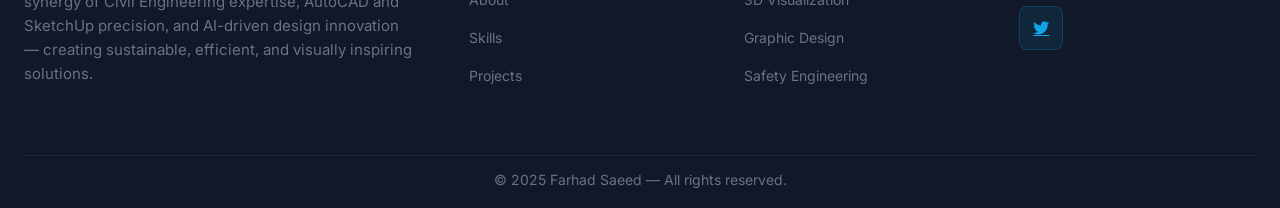
==== commit a889803a: "t" ====
--- a/Farhad Saeed portfolio/index.html
+++ b/Farhad Saeed portfolio/index.html
@@ -146,11 +146,17 @@
               <h1 class="hero-title">
                 Hi, I'm <span class="gradient-text">Farhad Saeed</span>
               </h1>
-              <h2 class="hero-subtitle">Civil Engineer | AI & Design Innovator</h2>
-<p class="hero-description">
-    Bridging engineering precision with creative innovation — I specialize in Civil Engineering, AutoCAD, SketchUp, and advanced AI-driven design. 
-    Passionate about transforming concepts into high-impact visual and structural realities through modern 3D visualization, smart design thinking, and cutting-edge technology.
-</p>
+              <h2 class="hero-subtitle">
+                Civil Engineer | AI & Design Innovator
+              </h2>
+              <p class="hero-description">
+                Bridging engineering precision with creative innovation — I
+                specialize in Civil Engineering, AutoCAD, SketchUp, and advanced
+                AI-driven design. Passionate about transforming concepts into
+                high-impact visual and structural realities through modern 3D
+                visualization, smart design thinking, and cutting-edge
+                technology.
+              </p>
 
               <div class="hero-buttons">
                 <a href="#contact" class="btn-hero-primary">
@@ -1206,12 +1212,12 @@
         <div class="footer-content">
           <div class="footer-brand-section">
             <h2 class="footer-brand">Farhad Saeed</h2>
-           <p class="footer-tagline">
-Transforming visions into reality through the perfect synergy of Civil Engineering expertise, AutoCAD and SketchUp precision, 
-and AI-driven design innovation — creating sustainable, efficient, and visually inspiring solutions.
-</p>
-
-
+            <p class="footer-tagline">
+              Transforming visions into reality through the perfect synergy of
+              Civil Engineering expertise, AutoCAD and SketchUp precision, and
+              AI-driven design innovation — creating sustainable, efficient, and
+              visually inspiring solutions.
+            </p>
           </div>
 
           <div class="footer-links-section">
--- a/Farhad Saeed portfolio/index.css
+++ b/Farhad Saeed portfolio/index.css
@@ -496,10 +496,10 @@
     letter-spacing: -0.02em;
     position: relative;
     
-    text-shadow: 
+    /* text-shadow: 
         0 0 40px rgba(0, 212, 255, 0.6),
         0 0 80px rgba(14, 165, 233, 0.3),
-        0 5px 30px rgba(0, 0, 0, 0.4);
+        0 5px 30px rgba(0, 0, 0, 0.4); */
     
     animation: titleGlow 3.5s ease-in-out infinite;
     
@@ -1992,9 +1992,8 @@
 }
 
 .footer-tagline {
-    font-size: clamp(0.9375rem, 1.8vw, 1rem); /* 15px to 16px */
+    font-size: clamp(0.9375rem, 1.8vw, 14px); /* 15px to 16px */
     color: var(--text-muted);
-    font-style: italic;
 }
 
 .footer-links-section {
@@ -2078,7 +2077,7 @@
 
 .footer-bottom {
     text-align: center;
-    padding-top: clamp(1.5rem, 3vw, 2rem);
+    padding-top: clamp(13px, 3vw, 13px);
     border-top: 1px solid rgba(255, 255, 255, 0.05);
 }
 
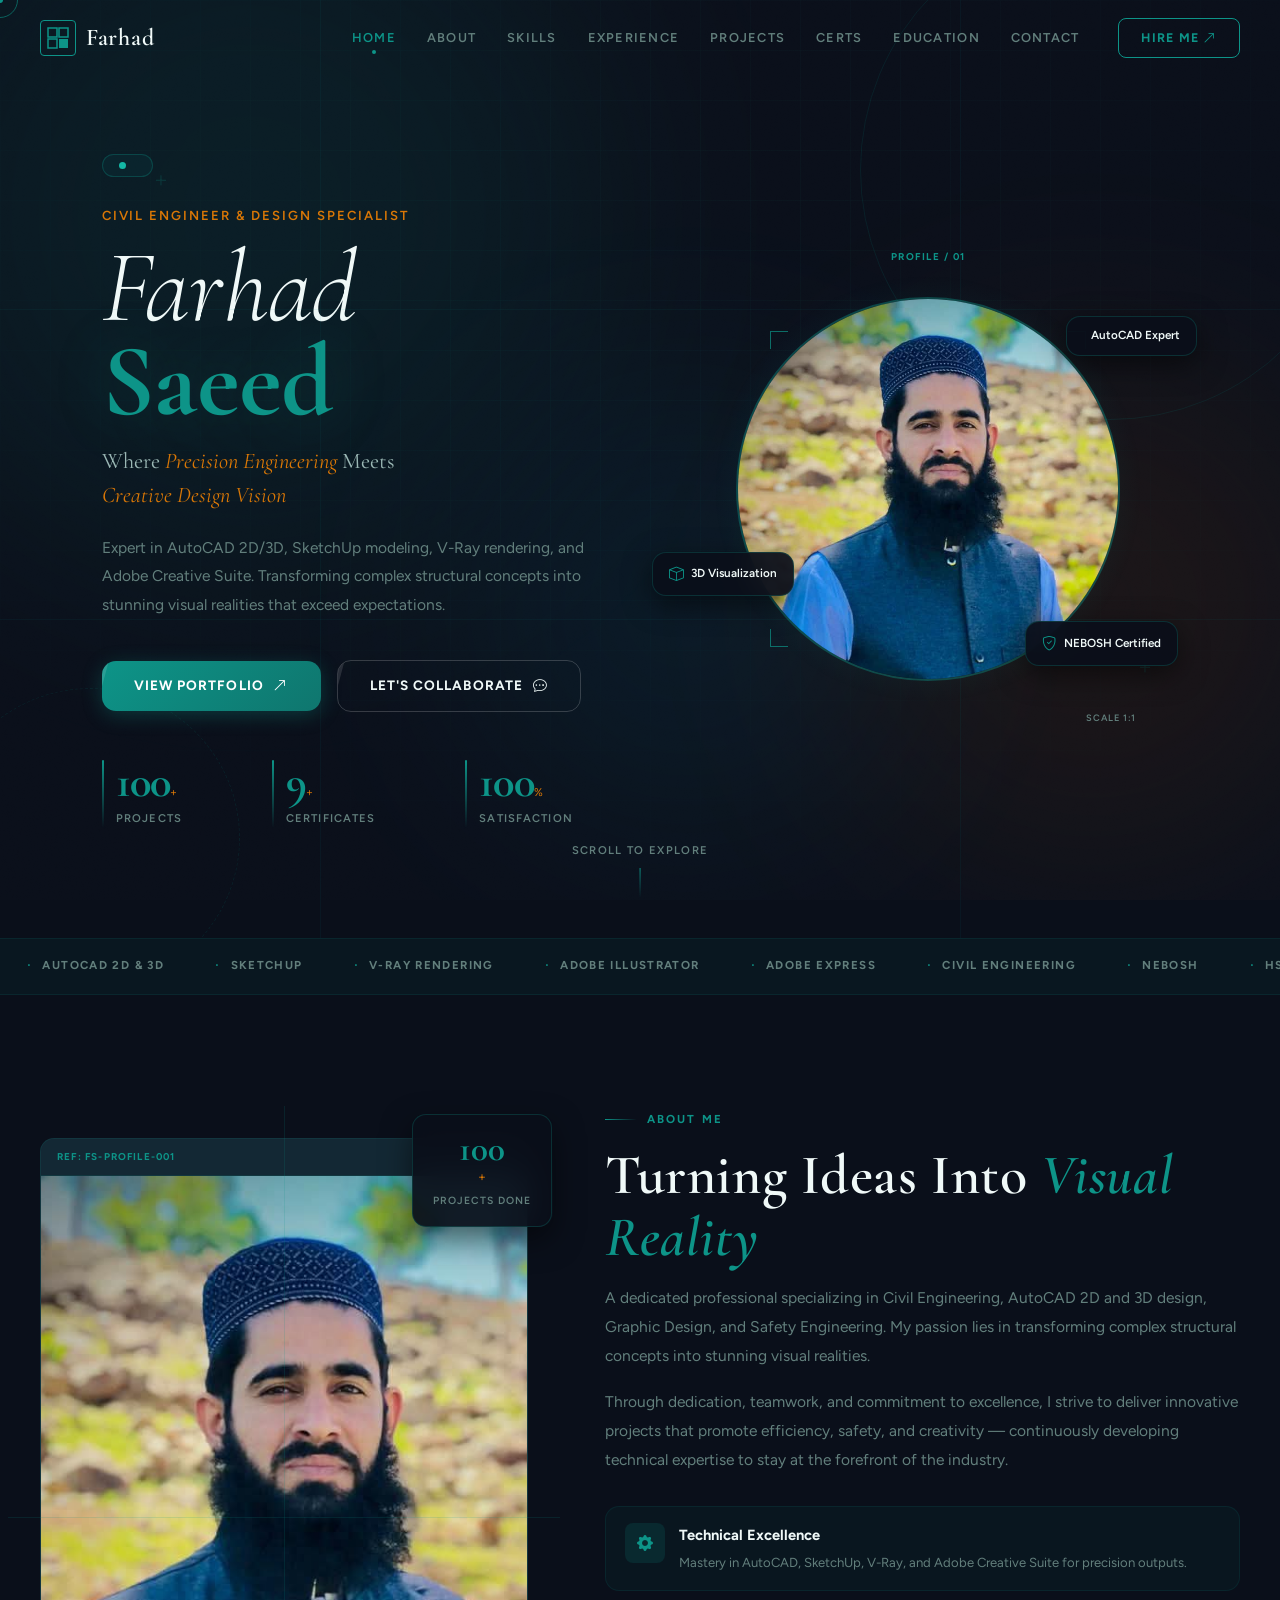
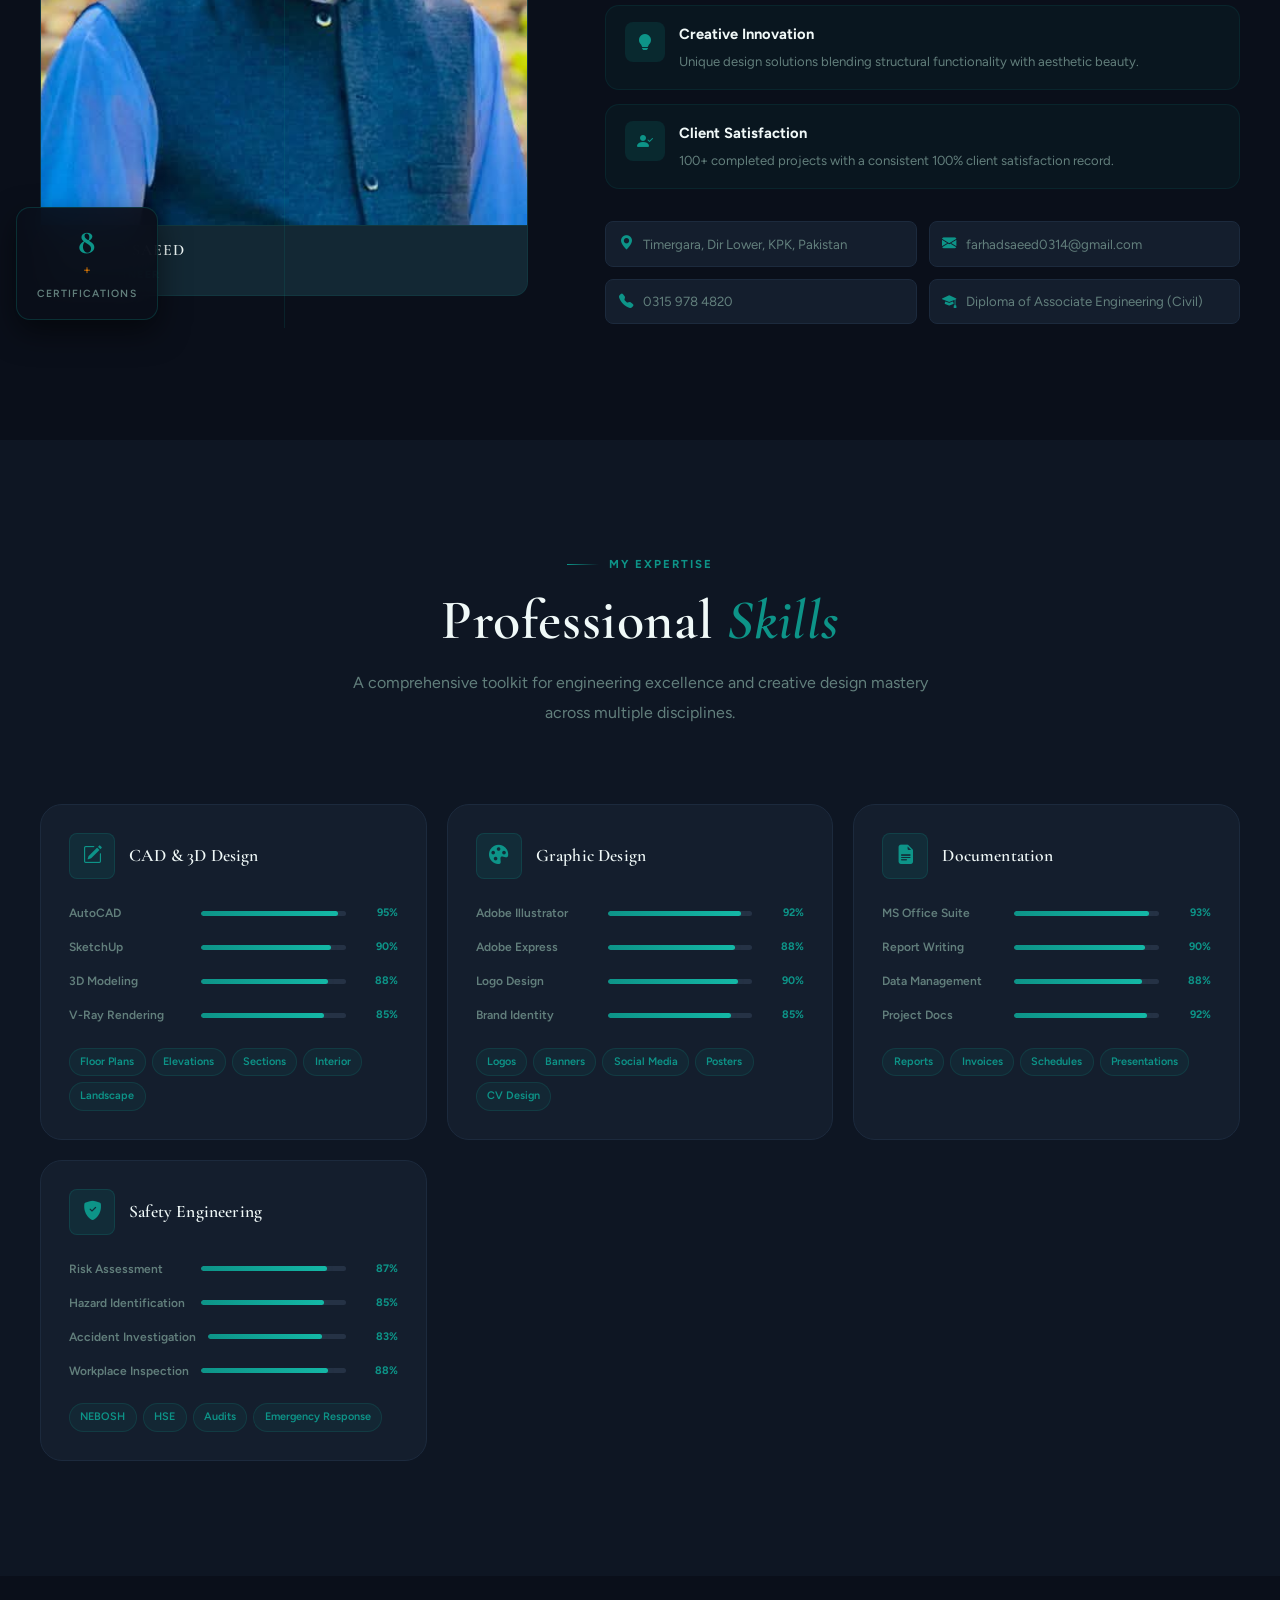
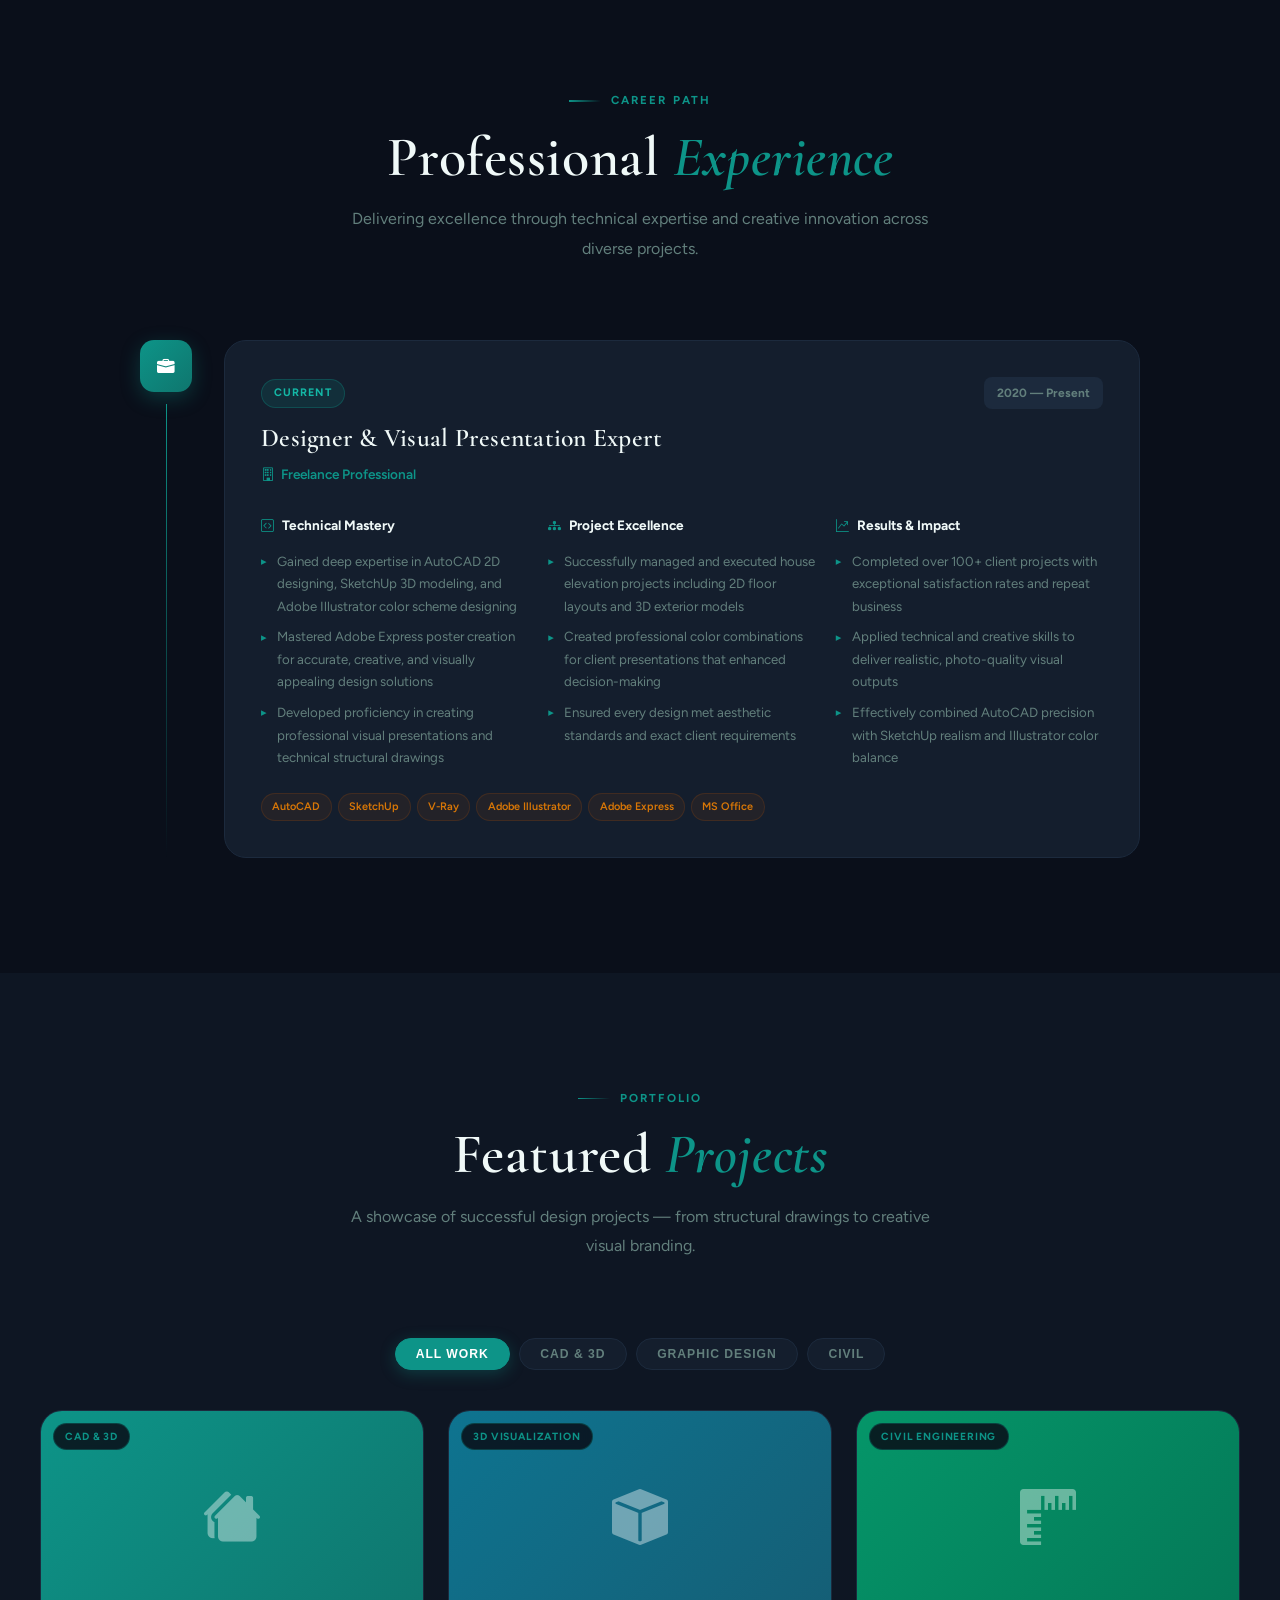
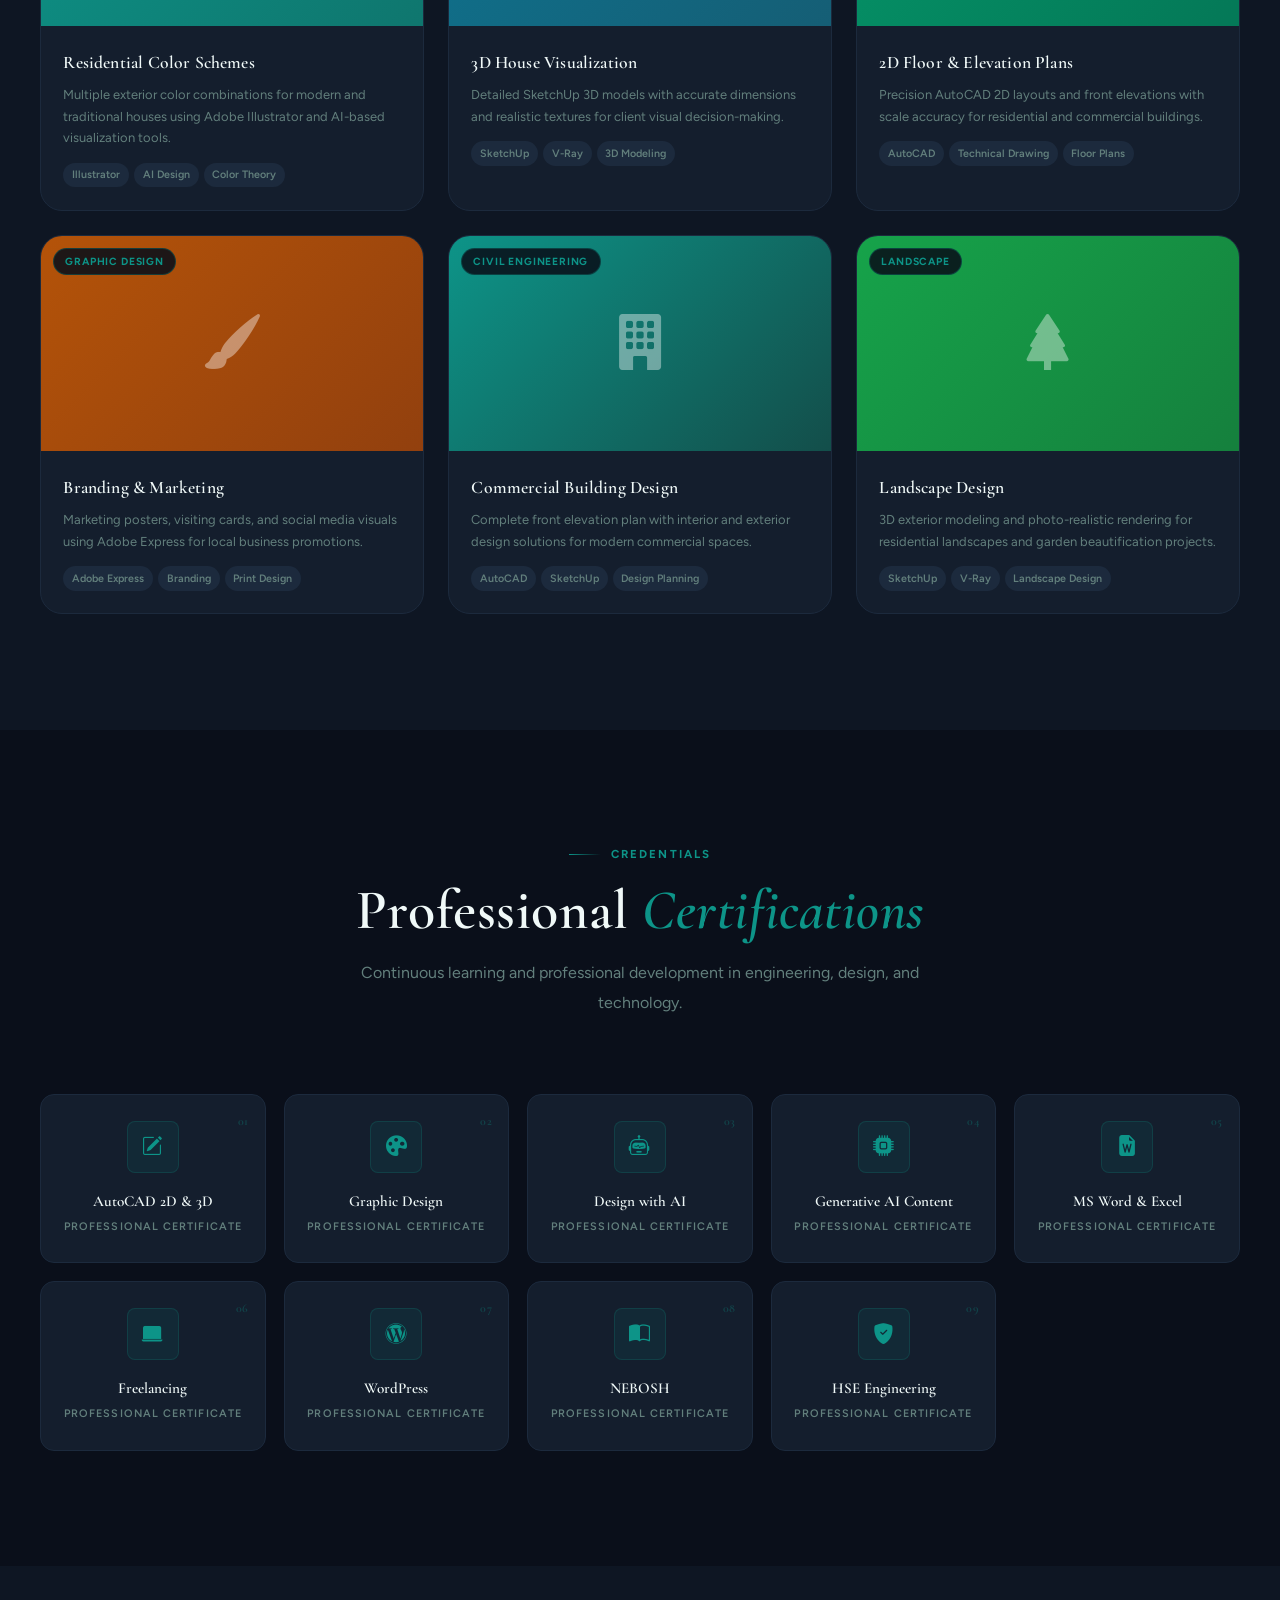
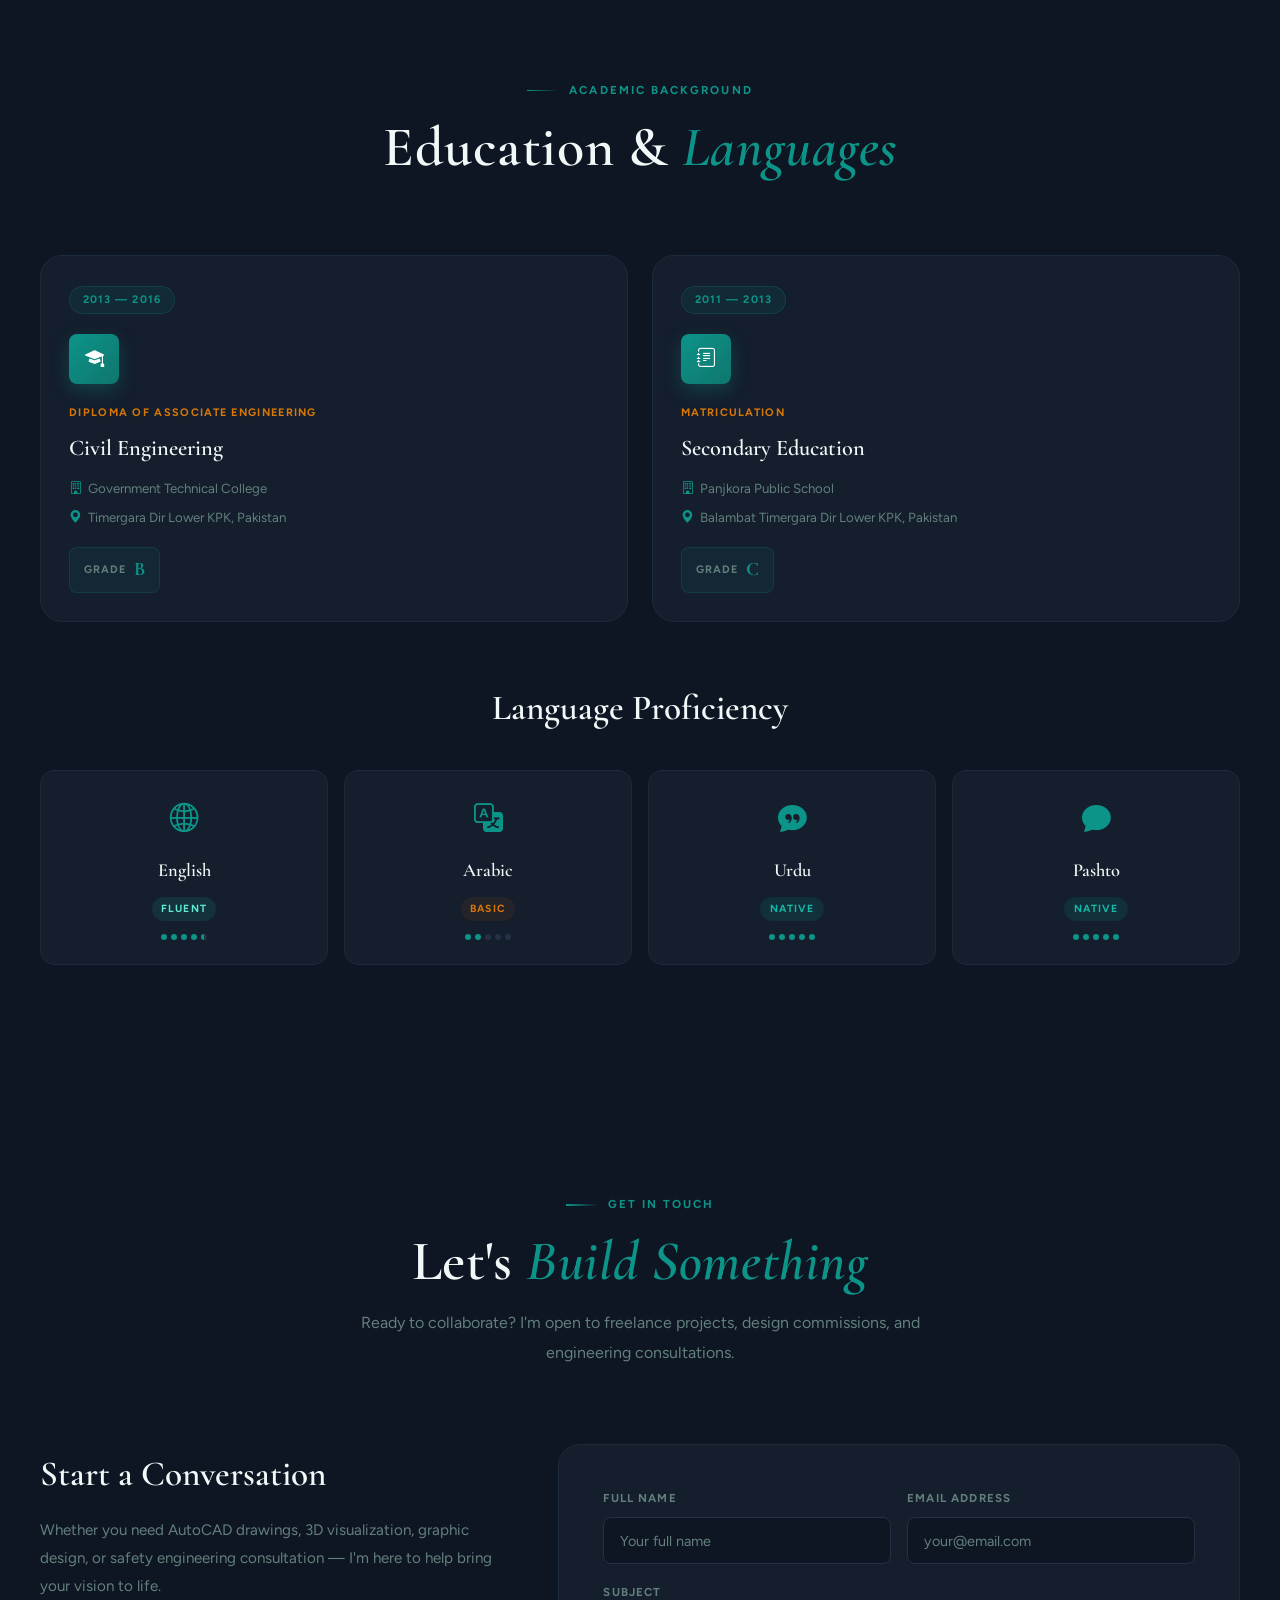
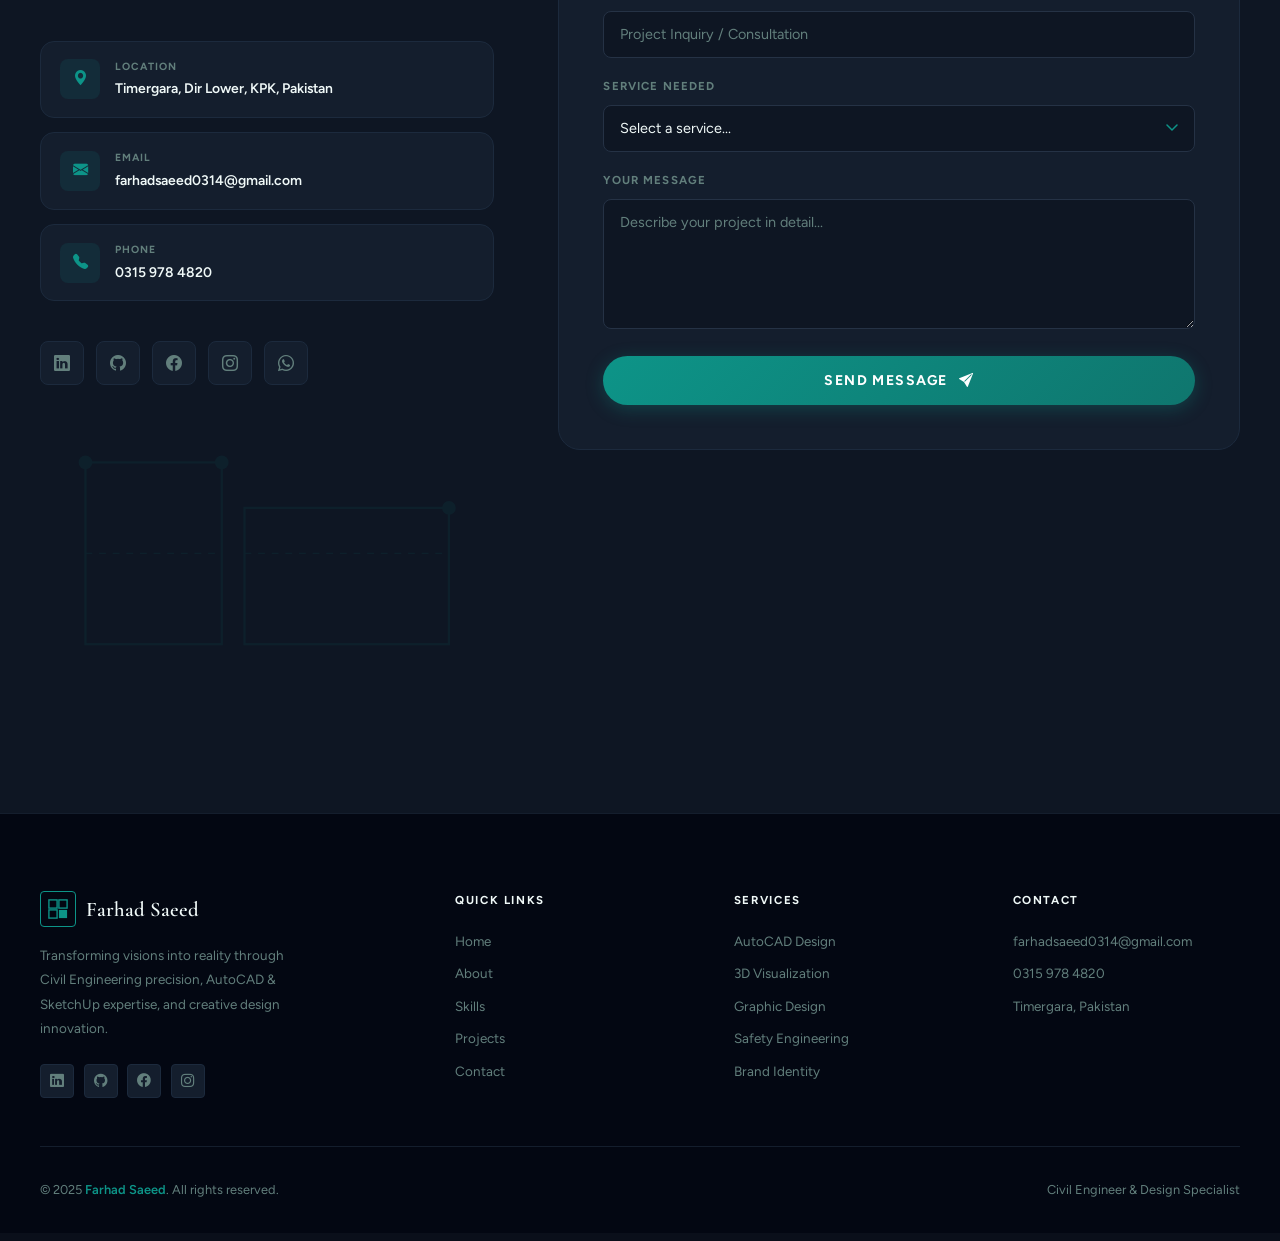
==== commit ffafd1eb: "hit hello" ====
--- a/Farhad Saeed portfolio/index.html
+++ b/Farhad Saeed portfolio/index.html
@@ -1,330 +1,374 @@
-<!DOCTYPE html>
-<html lang="en">
+<!doctype html>
+<html lang="en" data-theme="dark">
   <head>
     <meta charset="UTF-8" />
-    <meta
-      name="viewport"
-      content="width=device-width, initial-scale=1.0, maximum-scale=5.0"
-    />
+    <meta name="viewport" content="width=device-width, initial-scale=1.0" />
     <meta
       name="description"
-      content="Farhad Saeed - Expert Civil Engineer & Design Specialist | AutoCAD, 3D Visualization, Graphic Design"
+      content="Farhad Saeed — Civil Engineer & Design Specialist. Expert in AutoCAD, SketchUp 3D Visualization, Graphic Design, and Safety Engineering."
     />
     <meta
       name="keywords"
-      content="Civil Engineer, AutoCAD, 3D Design, Graphic Design, SketchUp, Portfolio"
+      content="Civil Engineer, AutoCAD, SketchUp, 3D Visualization, Graphic Design, NEBOSH, HSE, Farhad Saeed"
     />
     <meta name="author" content="Farhad Saeed" />
-    <meta name="theme-color" content="#0EA5E9" />
-
-    <title>Farhad Saeed | Civil Engineer & Design Expert</title>
-
-    <!-- Preconnect for performance -->
+    <meta name="theme-color" content="#0d9488" />
+    <title>Farhad Saeed — Civil Engineer & Design Specialist</title>
+
+    <!-- Fonts: Cormorant Garamond (display) + Figtree (body) -->
     <link rel="preconnect" href="https://fonts.googleapis.com" />
     <link rel="preconnect" href="https://fonts.gstatic.com" crossorigin />
-    <link rel="preconnect" href="https://cdn.jsdelivr.net" />
-
-    <!-- Bootstrap CSS -->
     <link
-      href="https://cdn.jsdelivr.net/npm/bootstrap@5.3.2/dist/css/bootstrap.min.css"
+      href="https://fonts.googleapis.com/css2?family=Cormorant+Garamond:ital,wght@0,300;0,400;0,500;0,600;0,700;1,300;1,400;1,500&family=Figtree:wght@300;400;500;600;700;800;900&display=swap"
       rel="stylesheet"
-      integrity="sha384-T3c6CoIi6uLrA9TneNEoa7RxnatzjcDSCmG1MXxSR1GAsXEV/Dwwykc2MPK8M2HN"
-      crossorigin="anonymous"
     />
 
-    <!-- Font Awesome -->
+    <!-- Bootstrap Icons -->
     <link
       rel="stylesheet"
-      href="https://cdnjs.cloudflare.com/ajax/libs/font-awesome/6.4.2/css/all.min.css"
-      integrity="sha512-z3gLpd7yknf1YoNbCzqRKc4qyor8gaKU1qmn+CShxbuBusANI9QpRohGBreCFkKxLhei6S9CQXFEbbKuqLg0DA=="
-      crossorigin="anonymous"
-      referrerpolicy="no-referrer"
+      href="https://cdn.jsdelivr.net/npm/bootstrap-icons@1.11.3/font/bootstrap-icons.css"
     />
 
-    <!-- Google Fonts - Inter & Space Grotesk -->
-    <link
-      href="https://fonts.googleapis.com/css2?family=Inter:wght@300;400;500;600;700;800;900&family=Space+Grotesk:wght@400;500;600;700;800;900&display=swap"
-      rel="stylesheet"
-    />
-
-    <!-- AOS Animation Library -->
-    <link href="https://unpkg.com/aos@2.3.1/dist/aos.css" rel="stylesheet" />
-
-    <!-- Custom CSS -->
-    <link href="index.css" rel="stylesheet" />
-
-    <!-- Favicon -->
-    <link rel="icon" type="image/png" href="farhadlogo.png" />
+    <link rel="stylesheet" href="index.css" />
   </head>
   <body>
-    <!-- Loading Screen -->
-    <div class="loading-screen" id="loadingScreen">
-      <div class="loader-container">
-        <div class="loader"></div>
-        <div class="loader-text">Loading Excellence...</div>
+    <!-- Page Loader -->
+    <div class="loader-screen" id="loaderScreen">
+      <div class="loader-body">
+        <div class="loader-blueprint">
+          <div class="bp-grid"></div>
+          <div class="bp-cross"></div>
+        </div>
+        <div class="loader-name">Farhad<span>.</span></div>
+        <div class="loader-sub">Civil Engineer & Design Specialist</div>
+        <div class="loader-progress-wrap">
+          <div class="loader-progress-bar" id="loaderBar"></div>
+        </div>
       </div>
     </div>
 
-    <!-- Custom Cursor (Desktop Only) -->
-    <div class="cursor-dot" id="cursorDot"></div>
-    <div class="cursor-outline" id="cursorOutline"></div>
-
-    <!-- Navigation -->
-    <nav class="navbar navbar-expand-lg fixed-top" id="mainNav">
-      <div class="container">
-        <a class="navbar-brand" href="#home">
-          <img
-            src="farhadlogo.png"
-            alt="Farhad Saeed Logo"
-            class="logo-image"
-            loading="lazy"
-          />
-          <span class="brand-line"></span>
+    <!-- Custom Cursor -->
+    <div class="cur-ring" id="curRing"></div>
+    <div class="cur-dot" id="curDot"></div>
+
+    <!-- Background -->
+    <div class="site-bg">
+      <div class="bg-blueprint-grid"></div>
+      <div class="bg-noise"></div>
+      <div class="bg-blob b1"></div>
+      <div class="bg-blob b2"></div>
+      <div class="bg-blob b3"></div>
+    </div>
+
+    <!-- ═══════════════ NAVBAR ═══════════════ -->
+    <nav class="site-nav" id="siteNav">
+      <div class="nav-wrap">
+        <a href="#home" class="nav-logo">
+          <div class="logo-emblem">
+            <svg width="22" height="22" viewBox="0 0 22 22" fill="none">
+              <rect
+                x="1"
+                y="1"
+                width="9"
+                height="9"
+                stroke="currentColor"
+                stroke-width="1.5"
+              />
+              <rect
+                x="12"
+                y="1"
+                width="9"
+                height="9"
+                stroke="currentColor"
+                stroke-width="1.5"
+              />
+              <rect
+                x="1"
+                y="12"
+                width="9"
+                height="9"
+                stroke="currentColor"
+                stroke-width="1.5"
+              />
+              <rect x="12" y="12" width="9" height="9" fill="currentColor" />
+            </svg>
+          </div>
+          <span class="logo-txt">Farhad</span>
         </a>
-        <button
-          class="navbar-toggler"
-          type="button"
-          data-bs-toggle="collapse"
-          data-bs-target="#navbarNav"
-          aria-controls="navbarNav"
-          aria-expanded="false"
-          aria-label="Toggle navigation"
-        >
-          <span class="navbar-toggler-icon"></span>
+
+        <button class="nav-burger" id="navBurger" aria-label="Open menu">
+          <span></span><span></span><span></span>
         </button>
-        <div
-          class="collapse navbar-collapse justify-content-end"
-          id="navbarNav"
-        >
-          <ul class="navbar-nav">
-            <li class="nav-item">
-              <a class="nav-link active" href="#home">Home</a>
-            </li>
-            <li class="nav-item">
-              <a class="nav-link" href="#about">About</a>
-            </li>
-            <li class="nav-item">
-              <a class="nav-link" href="#skills">Skills</a>
-            </li>
-            <li class="nav-item">
-              <a class="nav-link" href="#experience">Experience</a>
-            </li>
-            <li class="nav-item">
-              <a class="nav-link" href="#projects">Projects</a>
-            </li>
-            <li class="nav-item">
-              <a class="nav-link" href="#certificates">Certificates</a>
-            </li>
-            <li class="nav-item">
-              <a class="nav-link" href="#education">Education</a>
-            </li>
-            <li class="nav-item">
-              <a class="nav-link" href="#contact">Contact</a>
-            </li>
+
+        <div class="nav-links-wrap" id="navLinksWrap">
+          <ul class="nav-links">
+            <li><a href="#home" class="nl active">Home</a></li>
+            <li><a href="#about" class="nl">About</a></li>
+            <li><a href="#skills" class="nl">Skills</a></li>
+            <li><a href="#experience" class="nl">Experience</a></li>
+            <li><a href="#projects" class="nl">Projects</a></li>
+            <li><a href="#certificates" class="nl">Certs</a></li>
+            <li><a href="#education" class="nl">Education</a></li>
+            <li><a href="#contact" class="nl">Contact</a></li>
           </ul>
+          <a href="#contact" class="nav-cta"
+            >Hire Me <i class="bi bi-arrow-up-right"></i
+          ></a>
         </div>
       </div>
     </nav>
 
-    <!-- Hero Section -->
-    <section id="home" class="hero-section">
-      <div class="hero-background">
-        <div class="hero-grid"></div>
-        <div class="hero-gradient-orb orb-1"></div>
-        <div class="hero-gradient-orb orb-2"></div>
-        <div class="hero-gradient-orb orb-3"></div>
+    <!-- ═══════════════ HERO ═══════════════ -->
+    <section id="home" class="hero">
+      <div class="hero-blueprint-lines">
+        <span class="hbl hbl-h1"></span>
+        <span class="hbl hbl-h2"></span>
+        <span class="hbl hbl-v1"></span>
+        <span class="hbl hbl-v2"></span>
       </div>
-
-      <div class="container">
-        <div class="row align-items-center min-vh-100 g-4 g-lg-5">
-          <div
-            class="col-lg-6 order-2 order-lg-1"
-            data-aos="fade-right"
-            data-aos-duration="1000"
-          >
-            <div class="hero-content">
-              <h1 class="hero-title">
-                Hi, I'm <span class="gradient-text">Farhad Saeed</span>
-              </h1>
-              <h2 class="hero-subtitle">
-                Civil Engineer | AI & Design Innovator
-              </h2>
-              <p class="hero-description">
-                Bridging engineering precision with creative innovation — I
-                specialize in Civil Engineering, AutoCAD, SketchUp, and advanced
-                AI-driven design. Passionate about transforming concepts into
-                high-impact visual and structural realities through modern 3D
-                visualization, smart design thinking, and cutting-edge
-                technology.
-              </p>
-
-              <div class="hero-buttons">
-                <a href="#contact" class="btn-hero-primary">
-                  <span class="btn-text">Let's Work Together</span>
-                  <span class="btn-icon"><i class="fas fa-rocket"></i></span>
-                  <div class="btn-particles"></div>
-                </a>
-                <a href="#projects" class="btn-hero-secondary">
-                  <span class="btn-text">View Projects</span>
-                  <span class="btn-icon"><i class="fas fa-briefcase"></i></span>
-                </a>
-              </div>
-
-              <div class="hero-stats">
-                <div class="stat-item">
-                  <div class="stat-number">100+</div>
-                  <div class="stat-label">Projects</div>
-                </div>
-                <div class="stat-divider"></div>
-                <div class="stat-item">
-                  <div class="stat-number">9+</div>
-                  <div class="stat-label">Certifications</div>
-                </div>
-                <div class="stat-divider"></div>
-                <div class="stat-item">
-                  <div class="stat-number">100%</div>
-                  <div class="stat-label">Satisfaction</div>
-                </div>
-              </div>
-            </div>
-          </div>
-          <div
-            class="col-lg-6 order-1 order-lg-2"
-            data-aos="fade-left"
-            data-aos-duration="1000"
-            data-aos-delay="200"
-          >
-            <div class="hero-image-container">
-              <div class="image-backdrop"></div>
-              <div class="image-wrapper">
-                <img
-                  src="farhad1.jpeg"
-                  alt="Farhad Saeed - Civil Engineer"
-                  class="profile-image"
-                  loading="eager"
-                />
-              </div>
-            </div>
-          </div>
-        </div>
+      <div class="hero-deco-cross dc1">+</div>
+      <div class="hero-deco-cross dc2">+</div>
+      <div class="hero-deco-cross dc3">×</div>
+      <div class="hero-deco-circle dcc1"></div>
+      <div class="hero-deco-circle dcc2"></div>
+
+      <div class="hero-container">
+        <div class="hero-left anim-fade-right">
+          <div class="hero-tag">
+            <div class="tag-pulse"></div>
+            <span>Open to Freelance Projects</span>
+          </div>
+
+          <p class="hero-eyebrow">Civil Engineer & Design Specialist</p>
+
+          <h1 class="hero-name">
+            <span class="hn-first">Farhad</span>
+            <span class="hn-last">Saeed</span>
+          </h1>
+
+          <p class="hero-tagline">
+            Where <em>Precision Engineering</em> Meets<br />
+            <em>Creative Design Vision</em>
+          </p>
+
+          <p class="hero-desc">
+            Expert in AutoCAD 2D/3D, SketchUp modeling, V-Ray rendering, and
+            Adobe Creative Suite. Transforming complex structural concepts into
+            stunning visual realities that exceed expectations.
+          </p>
+
+          <div class="hero-btns">
+            <a href="#projects" class="hbtn hbtn-primary">
+              <span>View Portfolio</span>
+              <i class="bi bi-arrow-up-right"></i>
+            </a>
+            <a href="#contact" class="hbtn hbtn-outline">
+              <span>Let's Collaborate</span>
+              <i class="bi bi-chat-dots"></i>
+            </a>
+          </div>
+
+          <div class="hero-stats">
+            <div class="hstat">
+              <span class="hstat-num" data-count="100">0</span><em>+</em>
+              <span class="hstat-lbl">Projects</span>
+            </div>
+            <div class="hstat-sep"></div>
+            <div class="hstat">
+              <span class="hstat-num" data-count="9">0</span><em>+</em>
+              <span class="hstat-lbl">Certificates</span>
+            </div>
+            <div class="hstat-sep"></div>
+            <div class="hstat">
+              <span class="hstat-num" data-count="100">0</span><em>%</em>
+              <span class="hstat-lbl">Satisfaction</span>
+            </div>
+          </div>
+        </div>
+
+        <div class="hero-right anim-fade-left">
+          <div class="hero-img-stage">
+            <div class="img-blueprint-frame">
+              <span class="ibf-corner c-tl"></span>
+              <span class="ibf-corner c-tr"></span>
+              <span class="ibf-corner c-bl"></span>
+              <span class="ibf-corner c-br"></span>
+              <span class="ibf-label">PROFILE / 01</span>
+              <span class="ibf-scale">SCALE 1:1</span>
+            </div>
+            <div class="img-glow-ring"></div>
+            <div class="img-circle-frame">
+              <img
+                src="farhad1.jpeg"
+                alt="Farhad Saeed — Civil Engineer"
+                class="profile-photo"
+                onerror="
+                  this.style.display = 'none';
+                  this.nextElementSibling.style.display = 'flex';
+                "
+              />
+              <div class="photo-fallback">
+                <i class="bi bi-person-fill"></i>
+              </div>
+            </div>
+            <!-- Floating expertise cards -->
+            <div class="exp-chip chip-1">
+              <i class="bi bi-drafting-compass"></i>
+              <span>AutoCAD Expert</span>
+            </div>
+            <div class="exp-chip chip-2">
+              <i class="bi bi-box"></i>
+              <span>3D Visualization</span>
+            </div>
+            <div class="exp-chip chip-3">
+              <i class="bi bi-shield-check"></i>
+              <span>NEBOSH Certified</span>
+            </div>
+          </div>
+        </div>
+      </div>
+
+      <div class="hero-scroll-hint">
+        <span>Scroll to explore</span>
+        <div class="scroll-line"></div>
       </div>
     </section>
 
-    <!-- About Section -->
-    <section id="about" class="about-section">
+    <!-- ═══════════════ MARQUEE STRIP ═══════════════ -->
+    <div class="marquee-strip">
+      <div class="mq-track">
+        <span class="mq-item"><i class="bi bi-dot"></i>AutoCAD 2D & 3D</span>
+        <span class="mq-item"><i class="bi bi-dot"></i>SketchUp</span>
+        <span class="mq-item"><i class="bi bi-dot"></i>V-Ray Rendering</span>
+        <span class="mq-item"><i class="bi bi-dot"></i>Adobe Illustrator</span>
+        <span class="mq-item"><i class="bi bi-dot"></i>Adobe Express</span>
+        <span class="mq-item"><i class="bi bi-dot"></i>Civil Engineering</span>
+        <span class="mq-item"><i class="bi bi-dot"></i>NEBOSH</span>
+        <span class="mq-item"><i class="bi bi-dot"></i>HSE Engineering</span>
+        <span class="mq-item"><i class="bi bi-dot"></i>Floor Plans</span>
+        <span class="mq-item"><i class="bi bi-dot"></i>Structural Design</span>
+        <span class="mq-item"><i class="bi bi-dot"></i>Brand Identity</span>
+        <span class="mq-item"><i class="bi bi-dot"></i>Interior Design</span>
+        <!-- Duplicate -->
+        <span class="mq-item"><i class="bi bi-dot"></i>AutoCAD 2D & 3D</span>
+        <span class="mq-item"><i class="bi bi-dot"></i>SketchUp</span>
+        <span class="mq-item"><i class="bi bi-dot"></i>V-Ray Rendering</span>
+        <span class="mq-item"><i class="bi bi-dot"></i>Adobe Illustrator</span>
+        <span class="mq-item"><i class="bi bi-dot"></i>Adobe Express</span>
+        <span class="mq-item"><i class="bi bi-dot"></i>Civil Engineering</span>
+        <span class="mq-item"><i class="bi bi-dot"></i>NEBOSH</span>
+        <span class="mq-item"><i class="bi bi-dot"></i>HSE Engineering</span>
+        <span class="mq-item"><i class="bi bi-dot"></i>Floor Plans</span>
+        <span class="mq-item"><i class="bi bi-dot"></i>Structural Design</span>
+        <span class="mq-item"><i class="bi bi-dot"></i>Brand Identity</span>
+        <span class="mq-item"><i class="bi bi-dot"></i>Interior Design</span>
+      </div>
+    </div>
+
+    <!-- ═══════════════ ABOUT ═══════════════ -->
+    <section id="about" class="section about-section">
       <div class="container">
-        <div class="section-header" data-aos="fade-up">
-          <h2 class="section-title">About Me</h2>
-          <p class="section-subtitle">
-            Passionate civil engineer with expertise in design, visualization,
-            and creative solutions
-          </p>
-        </div>
-
-        <div class="row align-items-center g-4 g-lg-5">
-          <div class="col-lg-6" data-aos="fade-right" data-aos-delay="100">
-            <div class="about-content">
-              <h3 class="about-heading">
-                Turning Ideas Into
-                <span class="gradient-text">Visual Reality</span>
-              </h3>
-              <p class="about-text">
-                A dedicated professional specializing in Civil Engineering,
-                AutoCAD 2D and 3D design, Graphic Design, and Safety
-                Engineering. My passion lies in transforming complex ideas into
-                stunning visual realities that exceed expectations.
-              </p>
-              <p class="about-text">
-                Through dedication, teamwork, and a commitment to excellence, I
-                strive to deliver innovative projects that promote efficiency,
-                safety, and creativity while continuously developing technical
-                expertise.
-              </p>
-
-              <div class="about-features">
-                <div class="feature-item">
-                  <div class="feature-icon">
-                    <i class="fas fa-check"></i>
-                  </div>
-                  <div class="feature-text">
-                    <h4>Technical Excellence</h4>
-                    <p>
-                      Mastery in AutoCAD, SketchUp, and Adobe Creative Suite
-                    </p>
-                  </div>
-                </div>
-                <div class="feature-item">
-                  <div class="feature-icon">
-                    <i class="fas fa-check"></i>
-                  </div>
-                  <div class="feature-text">
-                    <h4>Creative Innovation</h4>
-                    <p>
-                      Unique design solutions that blend functionality with
-                      aesthetics
-                    </p>
-                  </div>
-                </div>
-                <div class="feature-item">
-                  <div class="feature-icon">
-                    <i class="fas fa-check"></i>
-                  </div>
-                  <div class="feature-text">
-                    <h4>Client Satisfaction</h4>
-                    <p>
-                      100+ successful projects with exceptional client feedback
-                    </p>
-                  </div>
-                </div>
-              </div>
-            </div>
-          </div>
-
-          <div class="col-lg-6" data-aos="fade-left" data-aos-delay="200">
-            <div class="about-cards">
-              <div
-                class="info-card-modern"
-                data-aos="zoom-in"
-                data-aos-delay="300"
-              >
-                <div class="card-icon">
-                  <i class="fas fa-trophy"></i>
-                </div>
-                <div class="card-content">
-                  <h3 class="card-number" data-target="100">0</h3>
-                  <p class="card-label">Completed Projects</p>
-                </div>
-                <div class="card-glow"></div>
-              </div>
-
-              <div
-                class="info-card-modern"
-                data-aos="zoom-in"
-                data-aos-delay="400"
-              >
-                <div class="card-icon">
-                  <i class="fas fa-certificate"></i>
-                </div>
-                <div class="card-content">
-                  <h3 class="card-number" data-target="9">0</h3>
-                  <p class="card-label">Professional Certifications</p>
-                </div>
-                <div class="card-glow"></div>
-              </div>
-
-              <div
-                class="info-card-modern"
-                data-aos="zoom-in"
-                data-aos-delay="500"
-              >
-                <div class="card-icon">
-                  <i class="fas fa-smile"></i>
-                </div>
-                <div class="card-content">
-                  <h3 class="card-number" data-target="100">0</h3>
-                  <p class="card-label">Client Satisfaction Rate</p>
-                </div>
-                <div class="card-glow"></div>
+        <div class="about-grid">
+          <div class="about-visual reveal-l">
+            <div class="av-blueprint-card">
+              <div class="avbc-header">
+                <span class="avbc-ref">REF: FS-PROFILE-001</span>
+                <span class="avbc-date">2025</span>
+              </div>
+              <img
+                src="farhad1.jpeg"
+                alt="Farhad Saeed"
+                class="av-portrait"
+                onerror="
+                  this.style.background = 'var(--s3)';
+                  this.style.minHeight = '320px';
+                "
+              />
+              <div class="avbc-footer">
+                <span class="avbc-label">FARHAD SAEED</span>
+                <span class="avbc-sub">CIVIL ENGINEER</span>
+              </div>
+            </div>
+            <div class="av-stat-block asb-1">
+              <span class="asb-n" data-count="100">0</span><em>+</em>
+              <span class="asb-l">Projects Done</span>
+            </div>
+            <div class="av-stat-block asb-2">
+              <span class="asb-n" data-count="9">0</span><em>+</em>
+              <span class="asb-l">Certifications</span>
+            </div>
+            <div class="av-deco-line adl-h"></div>
+            <div class="av-deco-line adl-v"></div>
+          </div>
+
+          <div class="about-text reveal-r">
+            <div class="sec-eyebrow"><span class="ey-line"></span>About Me</div>
+            <h2 class="sec-title">
+              Turning Ideas Into <em>Visual Reality</em>
+            </h2>
+            <p class="about-p">
+              A dedicated professional specializing in Civil Engineering,
+              AutoCAD 2D and 3D design, Graphic Design, and Safety Engineering.
+              My passion lies in transforming complex structural concepts into
+              stunning visual realities.
+            </p>
+            <p class="about-p">
+              Through dedication, teamwork, and commitment to excellence, I
+              strive to deliver innovative projects that promote efficiency,
+              safety, and creativity — continuously developing technical
+              expertise to stay at the forefront of the industry.
+            </p>
+
+            <div class="about-features">
+              <div class="af-item">
+                <div class="af-icon"><i class="bi bi-gear-fill"></i></div>
+                <div class="af-text">
+                  <h4>Technical Excellence</h4>
+                  <p>
+                    Mastery in AutoCAD, SketchUp, V-Ray, and Adobe Creative
+                    Suite for precision outputs.
+                  </p>
+                </div>
+              </div>
+              <div class="af-item">
+                <div class="af-icon"><i class="bi bi-lightbulb-fill"></i></div>
+                <div class="af-text">
+                  <h4>Creative Innovation</h4>
+                  <p>
+                    Unique design solutions blending structural functionality
+                    with aesthetic beauty.
+                  </p>
+                </div>
+              </div>
+              <div class="af-item">
+                <div class="af-icon">
+                  <i class="bi bi-person-check-fill"></i>
+                </div>
+                <div class="af-text">
+                  <h4>Client Satisfaction</h4>
+                  <p>
+                    100+ completed projects with a consistent 100% client
+                    satisfaction record.
+                  </p>
+                </div>
+              </div>
+            </div>
+
+            <div class="about-meta-row">
+              <div class="amr-item">
+                <i class="bi bi-geo-alt-fill"></i
+                ><span>Timergara, Dir Lower, KPK, Pakistan</span>
+              </div>
+              <div class="amr-item">
+                <i class="bi bi-envelope-fill"></i
+                ><span>farhadsaeed0314@gmail.com</span>
+              </div>
+              <div class="amr-item">
+                <i class="bi bi-telephone-fill"></i><span>0315 978 4820</span>
+              </div>
+              <div class="amr-item">
+                <i class="bi bi-mortarboard-fill"></i
+                ><span>Diploma of Associate Engineering (Civil)</span>
               </div>
             </div>
           </div>
@@ -332,243 +376,232 @@
       </div>
     </section>
 
-    <!-- Skills Section -->
-    <section id="skills" class="skills-section">
+    <!-- ═══════════════ SKILLS ═══════════════ -->
+    <section id="skills" class="section skills-section alt-bg">
       <div class="container">
-        <div class="section-header" data-aos="fade-up">
-          <h2 class="section-title">Professional Skills</h2>
-          <p class="section-subtitle">
+        <div class="sec-header centered reveal">
+          <div class="sec-eyebrow">
+            <span class="ey-line"></span>My Expertise
+          </div>
+          <h2 class="sec-title">Professional <em>Skills</em></h2>
+          <p class="sec-desc">
             A comprehensive toolkit for engineering excellence and creative
-            design
+            design mastery across multiple disciplines.
           </p>
         </div>
 
         <div class="skills-grid">
-          <!-- CAD & 3D Design -->
-          <div
-            class="skill-category-card"
-            data-aos="fade-up"
-            data-aos-delay="100"
-          >
-            <div class="category-header">
-              <div class="category-icon">
-                <i class="fas fa-drafting-compass"></i>
-              </div>
-              <h3 class="category-title">CAD & 3D Design</h3>
-            </div>
-            <div class="skills-list">
-              <div class="skill-item">
-                <span class="skill-name">AutoCAD</span>
-                <div class="skill-bar">
-                  <div class="skill-progress" data-progress="95"></div>
-                </div>
-              </div>
-              <div class="skill-item">
-                <span class="skill-name">SketchUp</span>
-                <div class="skill-bar">
-                  <div class="skill-progress" data-progress="90"></div>
-                </div>
-              </div>
-              <div class="skill-item">
-                <span class="skill-name">3D Modeling</span>
-                <div class="skill-bar">
-                  <div class="skill-progress" data-progress="88"></div>
-                </div>
-              </div>
-              <div class="skill-item">
-                <span class="skill-name">V-ray Rendering</span>
-                <div class="skill-bar">
-                  <div class="skill-progress" data-progress="85"></div>
-                </div>
-              </div>
-            </div>
-            <div class="category-tags">
-              <span class="skill-tag">Floor Plans</span>
-              <span class="skill-tag">Elevations</span>
-              <span class="skill-tag">Sections</span>
-              <span class="skill-tag">Interior Design</span>
-              <span class="skill-tag">Landscape</span>
-            </div>
-          </div>
-
-          <!-- Graphic Design -->
-          <div
-            class="skill-category-card"
-            data-aos="fade-up"
-            data-aos-delay="200"
-          >
-            <div class="category-header">
-              <div class="category-icon">
-                <i class="fas fa-palette"></i>
-              </div>
-              <h3 class="category-title">Graphic Design</h3>
-            </div>
-            <div class="skills-list">
-              <div class="skill-item">
-                <span class="skill-name">Adobe Illustrator</span>
-                <div class="skill-bar">
-                  <div class="skill-progress" data-progress="92"></div>
-                </div>
-              </div>
-              <div class="skill-item">
-                <span class="skill-name">Adobe Express</span>
-                <div class="skill-bar">
-                  <div class="skill-progress" data-progress="88"></div>
-                </div>
-              </div>
-              <div class="skill-item">
-                <span class="skill-name">Logo Design</span>
-                <div class="skill-bar">
-                  <div class="skill-progress" data-progress="90"></div>
-                </div>
-              </div>
-              <div class="skill-item">
-                <span class="skill-name">Brand Identity</span>
-                <div class="skill-bar">
-                  <div class="skill-progress" data-progress="85"></div>
-                </div>
-              </div>
-            </div>
-            <div class="category-tags">
-              <span class="skill-tag">Logo Design</span>
-              <span class="skill-tag">Banners</span>
-              <span class="skill-tag">Social Media</span>
-              <span class="skill-tag">Posters</span>
-              <span class="skill-tag">CV Design</span>
-            </div>
-          </div>
-
-          <!-- Documentation -->
-          <div
-            class="skill-category-card"
-            data-aos="fade-up"
-            data-aos-delay="300"
-          >
-            <div class="category-header">
-              <div class="category-icon">
-                <i class="fas fa-file-alt"></i>
-              </div>
-              <h3 class="category-title">Documentation</h3>
-            </div>
-            <div class="skills-list">
-              <div class="skill-item">
-                <span class="skill-name">MS Office Suite</span>
-                <div class="skill-bar">
-                  <div class="skill-progress" data-progress="93"></div>
-                </div>
-              </div>
-              <div class="skill-item">
-                <span class="skill-name">Report Writing</span>
-                <div class="skill-bar">
-                  <div class="skill-progress" data-progress="90"></div>
-                </div>
-              </div>
-              <div class="skill-item">
-                <span class="skill-name">Data Management</span>
-                <div class="skill-bar">
-                  <div class="skill-progress" data-progress="88"></div>
-                </div>
-              </div>
-              <div class="skill-item">
-                <span class="skill-name">Project Documentation</span>
-                <div class="skill-bar">
-                  <div class="skill-progress" data-progress="92"></div>
-                </div>
-              </div>
-            </div>
-            <div class="category-tags">
-              <span class="skill-tag">Reports</span>
-              <span class="skill-tag">Invoices</span>
-              <span class="skill-tag">Schedules</span>
-              <span class="skill-tag">Presentations</span>
-            </div>
-          </div>
-
-          <!-- Safety Engineering -->
-          <div
-            class="skill-category-card"
-            data-aos="fade-up"
-            data-aos-delay="400"
-          >
-            <div class="category-header">
-              <div class="category-icon">
-                <i class="fas fa-hard-hat"></i>
-              </div>
-              <h3 class="category-title">Safety Engineering</h3>
-            </div>
-            <div class="skills-list">
-              <div class="skill-item">
-                <span class="skill-name">Risk Assessment</span>
-                <div class="skill-bar">
-                  <div class="skill-progress" data-progress="87"></div>
-                </div>
-              </div>
-              <div class="skill-item">
-                <span class="skill-name">Hazard Identification</span>
-                <div class="skill-bar">
-                  <div class="skill-progress" data-progress="85"></div>
-                </div>
-              </div>
-              <div class="skill-item">
-                <span class="skill-name">Accident Investigation</span>
-                <div class="skill-bar">
-                  <div class="skill-progress" data-progress="83"></div>
-                </div>
-              </div>
-              <div class="skill-item">
-                <span class="skill-name">Workplace Inspection</span>
-                <div class="skill-bar">
-                  <div class="skill-progress" data-progress="88"></div>
-                </div>
-              </div>
-            </div>
-            <div class="category-tags">
-              <span class="skill-tag">NEBOSH</span>
-              <span class="skill-tag">HSE</span>
-              <span class="skill-tag">Audits</span>
-              <span class="skill-tag">Emergency Response</span>
+          <div class="skill-card reveal" style="--d: 0.1s">
+            <div class="skc-top">
+              <div class="skc-icon"><i class="bi bi-pencil-square"></i></div>
+              <h3>CAD & 3D Design</h3>
+            </div>
+            <div class="skill-bars">
+              <div class="sb-item">
+                <span class="sb-name">AutoCAD</span>
+                <div class="sb-track">
+                  <div class="sb-fill" data-w="95"></div>
+                </div>
+                <span class="sb-pct">95%</span>
+              </div>
+              <div class="sb-item">
+                <span class="sb-name">SketchUp</span>
+                <div class="sb-track">
+                  <div class="sb-fill" data-w="90"></div>
+                </div>
+                <span class="sb-pct">90%</span>
+              </div>
+              <div class="sb-item">
+                <span class="sb-name">3D Modeling</span>
+                <div class="sb-track">
+                  <div class="sb-fill" data-w="88"></div>
+                </div>
+                <span class="sb-pct">88%</span>
+              </div>
+              <div class="sb-item">
+                <span class="sb-name">V-Ray Rendering</span>
+                <div class="sb-track">
+                  <div class="sb-fill" data-w="85"></div>
+                </div>
+                <span class="sb-pct">85%</span>
+              </div>
+            </div>
+            <div class="skc-tags">
+              <span>Floor Plans</span><span>Elevations</span
+              ><span>Sections</span><span>Interior</span><span>Landscape</span>
+            </div>
+          </div>
+
+          <div class="skill-card reveal" style="--d: 0.18s">
+            <div class="skc-top">
+              <div class="skc-icon"><i class="bi bi-palette-fill"></i></div>
+              <h3>Graphic Design</h3>
+            </div>
+            <div class="skill-bars">
+              <div class="sb-item">
+                <span class="sb-name">Adobe Illustrator</span>
+                <div class="sb-track">
+                  <div class="sb-fill" data-w="92"></div>
+                </div>
+                <span class="sb-pct">92%</span>
+              </div>
+              <div class="sb-item">
+                <span class="sb-name">Adobe Express</span>
+                <div class="sb-track">
+                  <div class="sb-fill" data-w="88"></div>
+                </div>
+                <span class="sb-pct">88%</span>
+              </div>
+              <div class="sb-item">
+                <span class="sb-name">Logo Design</span>
+                <div class="sb-track">
+                  <div class="sb-fill" data-w="90"></div>
+                </div>
+                <span class="sb-pct">90%</span>
+              </div>
+              <div class="sb-item">
+                <span class="sb-name">Brand Identity</span>
+                <div class="sb-track">
+                  <div class="sb-fill" data-w="85"></div>
+                </div>
+                <span class="sb-pct">85%</span>
+              </div>
+            </div>
+            <div class="skc-tags">
+              <span>Logos</span><span>Banners</span><span>Social Media</span
+              ><span>Posters</span><span>CV Design</span>
+            </div>
+          </div>
+
+          <div class="skill-card reveal" style="--d: 0.26s">
+            <div class="skc-top">
+              <div class="skc-icon">
+                <i class="bi bi-file-earmark-text-fill"></i>
+              </div>
+              <h3>Documentation</h3>
+            </div>
+            <div class="skill-bars">
+              <div class="sb-item">
+                <span class="sb-name">MS Office Suite</span>
+                <div class="sb-track">
+                  <div class="sb-fill" data-w="93"></div>
+                </div>
+                <span class="sb-pct">93%</span>
+              </div>
+              <div class="sb-item">
+                <span class="sb-name">Report Writing</span>
+                <div class="sb-track">
+                  <div class="sb-fill" data-w="90"></div>
+                </div>
+                <span class="sb-pct">90%</span>
+              </div>
+              <div class="sb-item">
+                <span class="sb-name">Data Management</span>
+                <div class="sb-track">
+                  <div class="sb-fill" data-w="88"></div>
+                </div>
+                <span class="sb-pct">88%</span>
+              </div>
+              <div class="sb-item">
+                <span class="sb-name">Project Docs</span>
+                <div class="sb-track">
+                  <div class="sb-fill" data-w="92"></div>
+                </div>
+                <span class="sb-pct">92%</span>
+              </div>
+            </div>
+            <div class="skc-tags">
+              <span>Reports</span><span>Invoices</span><span>Schedules</span
+              ><span>Presentations</span>
+            </div>
+          </div>
+
+          <div class="skill-card reveal" style="--d: 0.34s">
+            <div class="skc-top">
+              <div class="skc-icon">
+                <i class="bi bi-shield-fill-check"></i>
+              </div>
+              <h3>Safety Engineering</h3>
+            </div>
+            <div class="skill-bars">
+              <div class="sb-item">
+                <span class="sb-name">Risk Assessment</span>
+                <div class="sb-track">
+                  <div class="sb-fill" data-w="87"></div>
+                </div>
+                <span class="sb-pct">87%</span>
+              </div>
+              <div class="sb-item">
+                <span class="sb-name">Hazard Identification</span>
+                <div class="sb-track">
+                  <div class="sb-fill" data-w="85"></div>
+                </div>
+                <span class="sb-pct">85%</span>
+              </div>
+              <div class="sb-item">
+                <span class="sb-name">Accident Investigation</span>
+                <div class="sb-track">
+                  <div class="sb-fill" data-w="83"></div>
+                </div>
+                <span class="sb-pct">83%</span>
+              </div>
+              <div class="sb-item">
+                <span class="sb-name">Workplace Inspection</span>
+                <div class="sb-track">
+                  <div class="sb-fill" data-w="88"></div>
+                </div>
+                <span class="sb-pct">88%</span>
+              </div>
+            </div>
+            <div class="skc-tags">
+              <span>NEBOSH</span><span>HSE</span><span>Audits</span
+              ><span>Emergency Response</span>
             </div>
           </div>
         </div>
       </div>
     </section>
 
-    <!-- Experience Section -->
-    <section id="experience" class="experience-section">
+    <!-- ═══════════════ EXPERIENCE ═══════════════ -->
+    <section id="experience" class="section exp-section">
       <div class="container">
-        <div class="section-header" data-aos="fade-up">
-          <h2 class="section-title">Professional Experience</h2>
-          <p class="section-subtitle">
+        <div class="sec-header centered reveal">
+          <div class="sec-eyebrow">
+            <span class="ey-line"></span>Career Path
+          </div>
+          <h2 class="sec-title">Professional <em>Experience</em></h2>
+          <p class="sec-desc">
             Delivering excellence through technical expertise and creative
-            innovation
+            innovation across diverse projects.
           </p>
         </div>
 
-        <div class="experience-timeline">
-          <div class="timeline-item" data-aos="fade-up" data-aos-delay="100">
-            <div class="timeline-marker">
-              <div class="marker-inner">
-                <i class="fas fa-briefcase"></i>
-              </div>
-            </div>
-            <div class="timeline-content">
-              <div class="experience-header">
+        <div class="exp-timeline">
+          <div class="exp-card reveal">
+            <div class="ec-marker">
+              <div class="ecm-inner"><i class="bi bi-briefcase-fill"></i></div>
+              <div class="ecm-line"></div>
+            </div>
+            <div class="ec-body">
+              <div class="ec-header">
                 <div>
-                  <h3 class="experience-title">
+                  <span class="ec-badge">Current</span>
+                  <h3 class="ec-title">
                     Designer & Visual Presentation Expert
                   </h3>
-                  <p class="experience-company">Freelance Professional</p>
-                </div>
-                <div class="experience-badge">Current</div>
-              </div>
-
-              <div class="experience-details">
-                <div class="detail-block">
-                  <h4><i class="fas fa-code"></i> Technical Mastery</h4>
+                  <p class="ec-company">
+                    <i class="bi bi-building"></i> Freelance Professional
+                  </p>
+                </div>
+                <div class="ec-period">2020 — Present</div>
+              </div>
+              <div class="ec-blocks">
+                <div class="ecb-col">
+                  <h4><i class="bi bi-code-square"></i> Technical Mastery</h4>
                   <ul>
                     <li>
-                      Gained strong expertise in AutoCAD 2D designing, SketchUp
-                      3D modeling, and Adobe Illustrator color scheme designing
+                      Gained deep expertise in AutoCAD 2D designing, SketchUp 3D
+                      modeling, and Adobe Illustrator color scheme designing
                     </li>
                     <li>
                       Mastered Adobe Express poster creation for accurate,
@@ -576,41 +609,39 @@
                     </li>
                     <li>
                       Developed proficiency in creating professional visual
-                      presentations and technical drawings
+                      presentations and technical structural drawings
                     </li>
                   </ul>
                 </div>
-
-                <div class="detail-block">
+                <div class="ecb-col">
                   <h4>
-                    <i class="fas fa-project-diagram"></i> Project Excellence
+                    <i class="bi bi-diagram-3-fill"></i> Project Excellence
                   </h4>
                   <ul>
                     <li>
-                      Successfully managed and executed various house elevation
-                      projects including 2D floor layouts and 3D exterior models
+                      Successfully managed and executed house elevation projects
+                      including 2D floor layouts and 3D exterior models
                     </li>
                     <li>
                       Created professional color combinations for client
-                      presentations
+                      presentations that enhanced decision-making
                     </li>
                     <li>
-                      Ensured every design met aesthetic standards and client
-                      requirements
+                      Ensured every design met aesthetic standards and exact
+                      client requirements
                     </li>
                   </ul>
                 </div>
-
-                <div class="detail-block">
-                  <h4><i class="fas fa-chart-line"></i> Results & Impact</h4>
+                <div class="ecb-col">
+                  <h4><i class="bi bi-graph-up-arrow"></i> Results & Impact</h4>
                   <ul>
                     <li>
                       Completed over 100+ client projects with exceptional
-                      satisfaction rates
+                      satisfaction rates and repeat business
                     </li>
                     <li>
-                      Applied technical and creative skills to deliver realistic
-                      visual outputs
+                      Applied technical and creative skills to deliver
+                      realistic, photo-quality visual outputs
                     </li>
                     <li>
                       Effectively combined AutoCAD precision with SketchUp
@@ -619,218 +650,182 @@
                   </ul>
                 </div>
               </div>
+              <div class="ec-tools">
+                <span>AutoCAD</span><span>SketchUp</span><span>V-Ray</span
+                ><span>Adobe Illustrator</span><span>Adobe Express</span
+                ><span>MS Office</span>
+              </div>
             </div>
           </div>
         </div>
       </div>
     </section>
 
-    <!-- Projects Section -->
-    <section id="projects" class="projects-section">
+    <!-- ═══════════════ PROJECTS ═══════════════ -->
+    <section id="projects" class="section projects-section alt-bg">
       <div class="container">
-        <div class="section-header" data-aos="fade-up">
-          <h2 class="section-title">Featured Projects</h2>
-          <p class="section-subtitle">
-            A showcase of successful projects and creative solutions
+        <div class="sec-header centered reveal">
+          <div class="sec-eyebrow"><span class="ey-line"></span>Portfolio</div>
+          <h2 class="sec-title">Featured <em>Projects</em></h2>
+          <p class="sec-desc">
+            A showcase of successful design projects — from structural drawings
+            to creative visual branding.
           </p>
         </div>
 
-        <div class="projects-grid">
-          <div
-            class="project-card-modern"
-            data-aos="zoom-in"
-            data-aos-delay="100"
-          >
-            <div class="project-image-wrapper">
-              <div class="project-image">
-                <i class="fas fa-home"></i>
-              </div>
-              <div class="project-overlay">
-                <a
-                  href="#"
-                  class="project-link"
-                  aria-label="View Residential Color Scheme Project"
+        <div class="proj-filter reveal" id="projFilter">
+          <button class="pf-btn active" data-cat="all">All Work</button>
+          <button class="pf-btn" data-cat="cad">CAD & 3D</button>
+          <button class="pf-btn" data-cat="graphic">Graphic Design</button>
+          <button class="pf-btn" data-cat="civil">Civil</button>
+        </div>
+
+        <div class="proj-grid" id="projGrid">
+          <div class="proj-card" data-cat="cad">
+            <div class="pc-thumb">
+              <div class="pct-bg" style="--gc1: #0d9488; --gc2: #0f766e">
+                <i class="bi bi-houses-fill"></i>
+              </div>
+              <div class="pc-overlay">
+                <a href="#" class="pco-btn"
+                  ><i class="bi bi-eye-fill"></i> View Project</a
                 >
-                  <i class="fas fa-external-link-alt"></i>
-                </a>
-              </div>
-            </div>
-            <div class="project-info">
-              <h3 class="project-title">Residential Color Scheme</h3>
-              <p class="project-description">
-                Designed multiple exterior color combinations for modern and
-                traditional houses using Adobe Illustrator and AI-based
-                visualization tools
+              </div>
+              <span class="pc-cat-badge">CAD & 3D</span>
+            </div>
+            <div class="pc-info">
+              <h3>Residential Color Schemes</h3>
+              <p>
+                Multiple exterior color combinations for modern and traditional
+                houses using Adobe Illustrator and AI-based visualization tools.
               </p>
-              <div class="project-tech">
-                <span class="tech-badge">Illustrator</span>
-                <span class="tech-badge">AI Design</span>
-                <span class="tech-badge">Color Theory</span>
-              </div>
-            </div>
-          </div>
-
-          <div
-            class="project-card-modern"
-            data-aos="zoom-in"
-            data-aos-delay="200"
-          >
-            <div class="project-image-wrapper">
-              <div class="project-image">
-                <i class="fas fa-cube"></i>
-              </div>
-              <div class="project-overlay">
-                <a
-                  href="#"
-                  class="project-link"
-                  aria-label="View 3D House Visualization Project"
+              <div class="pc-tech">
+                <span>Illustrator</span><span>AI Design</span
+                ><span>Color Theory</span>
+              </div>
+            </div>
+          </div>
+
+          <div class="proj-card" data-cat="cad">
+            <div class="pc-thumb">
+              <div class="pct-bg" style="--gc1: #0e7490; --gc2: #155e75">
+                <i class="bi bi-box-fill"></i>
+              </div>
+              <div class="pc-overlay">
+                <a href="#" class="pco-btn"
+                  ><i class="bi bi-eye-fill"></i> View Project</a
                 >
-                  <i class="fas fa-external-link-alt"></i>
-                </a>
-              </div>
-            </div>
-            <div class="project-info">
-              <h3 class="project-title">3D House Visualization</h3>
-              <p class="project-description">
-                Created detailed SketchUp 3D models with accurate dimensions and
-                realistic textures to assist clients in visual decision-making
+              </div>
+              <span class="pc-cat-badge">3D Visualization</span>
+            </div>
+            <div class="pc-info">
+              <h3>3D House Visualization</h3>
+              <p>
+                Detailed SketchUp 3D models with accurate dimensions and
+                realistic textures for client visual decision-making.
               </p>
-              <div class="project-tech">
-                <span class="tech-badge">SketchUp</span>
-                <span class="tech-badge">V-ray</span>
-                <span class="tech-badge">3D Modeling</span>
-              </div>
-            </div>
-          </div>
-
-          <div
-            class="project-card-modern"
-            data-aos="zoom-in"
-            data-aos-delay="300"
-          >
-            <div class="project-image-wrapper">
-              <div class="project-image">
-                <i class="fas fa-drafting-compass"></i>
-              </div>
-              <div class="project-overlay">
-                <a
-                  href="#"
-                  class="project-link"
-                  aria-label="View 2D Floor & Elevation Project"
+              <div class="pc-tech">
+                <span>SketchUp</span><span>V-Ray</span><span>3D Modeling</span>
+              </div>
+            </div>
+          </div>
+
+          <div class="proj-card" data-cat="civil">
+            <div class="pc-thumb">
+              <div class="pct-bg" style="--gc1: #059669; --gc2: #047857">
+                <i class="bi bi-rulers"></i>
+              </div>
+              <div class="pc-overlay">
+                <a href="#" class="pco-btn"
+                  ><i class="bi bi-eye-fill"></i> View Project</a
                 >
-                  <i class="fas fa-external-link-alt"></i>
-                </a>
-              </div>
-            </div>
-            <div class="project-info">
-              <h3 class="project-title">2D Floor & Elevation</h3>
-              <p class="project-description">
-                Developed AutoCAD 2D layouts and front elevations with precision
-                and scale accuracy for residential and commercial buildings
+              </div>
+              <span class="pc-cat-badge">Civil Engineering</span>
+            </div>
+            <div class="pc-info">
+              <h3>2D Floor & Elevation Plans</h3>
+              <p>
+                Precision AutoCAD 2D layouts and front elevations with scale
+                accuracy for residential and commercial buildings.
               </p>
-              <div class="project-tech">
-                <span class="tech-badge">AutoCAD</span>
-                <span class="tech-badge">Technical Drawing</span>
-                <span class="tech-badge">Floor Plans</span>
-              </div>
-            </div>
-          </div>
-
-          <div
-            class="project-card-modern"
-            data-aos="zoom-in"
-            data-aos-delay="400"
-          >
-            <div class="project-image-wrapper">
-              <div class="project-image">
-                <i class="fas fa-paint-brush"></i>
-              </div>
-              <div class="project-overlay">
-                <a
-                  href="#"
-                  class="project-link"
-                  aria-label="View Branding & Marketing Project"
+              <div class="pc-tech">
+                <span>AutoCAD</span><span>Technical Drawing</span
+                ><span>Floor Plans</span>
+              </div>
+            </div>
+          </div>
+
+          <div class="proj-card" data-cat="graphic">
+            <div class="pc-thumb">
+              <div class="pct-bg" style="--gc1: #b45309; --gc2: #92400e">
+                <i class="bi bi-brush-fill"></i>
+              </div>
+              <div class="pc-overlay">
+                <a href="#" class="pco-btn"
+                  ><i class="bi bi-eye-fill"></i> View Project</a
                 >
-                  <i class="fas fa-external-link-alt"></i>
-                </a>
-              </div>
-            </div>
-            <div class="project-info">
-              <h3 class="project-title">Branding & Marketing</h3>
-              <p class="project-description">
-                Designed marketing posters, visiting cards, and social media
-                visuals using Adobe Express for local business promotions
+              </div>
+              <span class="pc-cat-badge">Graphic Design</span>
+            </div>
+            <div class="pc-info">
+              <h3>Branding & Marketing</h3>
+              <p>
+                Marketing posters, visiting cards, and social media visuals
+                using Adobe Express for local business promotions.
               </p>
-              <div class="project-tech">
-                <span class="tech-badge">Adobe Express</span>
-                <span class="tech-badge">Graphic Design</span>
-                <span class="tech-badge">Branding</span>
-              </div>
-            </div>
-          </div>
-
-          <div
-            class="project-card-modern"
-            data-aos="zoom-in"
-            data-aos-delay="500"
-          >
-            <div class="project-image-wrapper">
-              <div class="project-image">
-                <i class="fas fa-building"></i>
-              </div>
-              <div class="project-overlay">
-                <a
-                  href="#"
-                  class="project-link"
-                  aria-label="View Commercial Building Project"
+              <div class="pc-tech">
+                <span>Adobe Express</span><span>Branding</span
+                ><span>Print Design</span>
+              </div>
+            </div>
+          </div>
+
+          <div class="proj-card" data-cat="civil">
+            <div class="pc-thumb">
+              <div class="pct-bg" style="--gc1: #0d9488; --gc2: #134e4a">
+                <i class="bi bi-building-fill"></i>
+              </div>
+              <div class="pc-overlay">
+                <a href="#" class="pco-btn"
+                  ><i class="bi bi-eye-fill"></i> View Project</a
                 >
-                  <i class="fas fa-external-link-alt"></i>
-                </a>
-              </div>
-            </div>
-            <div class="project-info">
-              <h3 class="project-title">Commercial Building</h3>
-              <p class="project-description">
+              </div>
+              <span class="pc-cat-badge">Civil Engineering</span>
+            </div>
+            <div class="pc-info">
+              <h3>Commercial Building Design</h3>
+              <p>
                 Complete front elevation plan with interior and exterior design
-                solutions for commercial spaces
+                solutions for modern commercial spaces.
               </p>
-              <div class="project-tech">
-                <span class="tech-badge">AutoCAD</span>
-                <span class="tech-badge">SketchUp</span>
-                <span class="tech-badge">Design Planning</span>
-              </div>
-            </div>
-          </div>
-
-          <div
-            class="project-card-modern"
-            data-aos="zoom-in"
-            data-aos-delay="600"
-          >
-            <div class="project-image-wrapper">
-              <div class="project-image">
-                <i class="fas fa-tree"></i>
-              </div>
-              <div class="project-overlay">
-                <a
-                  href="#"
-                  class="project-link"
-                  aria-label="View Landscape Design Project"
+              <div class="pc-tech">
+                <span>AutoCAD</span><span>SketchUp</span
+                ><span>Design Planning</span>
+              </div>
+            </div>
+          </div>
+
+          <div class="proj-card" data-cat="cad">
+            <div class="pc-thumb">
+              <div class="pct-bg" style="--gc1: #16a34a; --gc2: #15803d">
+                <i class="bi bi-tree-fill"></i>
+              </div>
+              <div class="pc-overlay">
+                <a href="#" class="pco-btn"
+                  ><i class="bi bi-eye-fill"></i> View Project</a
                 >
-                  <i class="fas fa-external-link-alt"></i>
-                </a>
-              </div>
-            </div>
-            <div class="project-info">
-              <h3 class="project-title">Landscape Design</h3>
-              <p class="project-description">
-                3D exterior modeling and rendering for residential landscapes
-                and garden beautification projects
+              </div>
+              <span class="pc-cat-badge">Landscape</span>
+            </div>
+            <div class="pc-info">
+              <h3>Landscape Design</h3>
+              <p>
+                3D exterior modeling and photo-realistic rendering for
+                residential landscapes and garden beautification projects.
               </p>
-              <div class="project-tech">
-                <span class="tech-badge">SketchUp</span>
-                <span class="tech-badge">Landscape Design</span>
-                <span class="tech-badge">Rendering</span>
+              <div class="pc-tech">
+                <span>SketchUp</span><span>V-Ray</span
+                ><span>Landscape Design</span>
               </div>
             </div>
           </div>
@@ -838,367 +833,379 @@
       </div>
     </section>
 
-    <!-- Certificates Section -->
-    <section id="certificates" class="certificates-section">
+    <!-- ═══════════════ CERTIFICATES ═══════════════ -->
+    <section id="certificates" class="section certs-section">
       <div class="container">
-        <div class="section-header" data-aos="fade-up">
-          <h2 class="section-title">Certifications</h2>
-          <p class="section-subtitle">
-            Continuous learning and professional excellence
+        <div class="sec-header centered reveal">
+          <div class="sec-eyebrow">
+            <span class="ey-line"></span>Credentials
+          </div>
+          <h2 class="sec-title">Professional <em>Certifications</em></h2>
+          <p class="sec-desc">
+            Continuous learning and professional development in engineering,
+            design, and technology.
           </p>
         </div>
 
-        <div class="certificates-grid">
-          <div
-            class="certificate-card-modern"
-            data-aos="flip-left"
-            data-aos-delay="100"
-          >
-            <div class="cert-icon">
-              <i class="fas fa-drafting-compass"></i>
-            </div>
-            <h3 class="cert-title">AutoCAD 2D And 3D</h3>
-            <p class="cert-issuer">Professional Certificate</p>
-            <div class="cert-shine"></div>
-          </div>
-
-          <div
-            class="certificate-card-modern"
-            data-aos="flip-left"
-            data-aos-delay="200"
-          >
-            <div class="cert-icon">
-              <i class="fas fa-palette"></i>
-            </div>
-            <h3 class="cert-title">Graphic Design</h3>
-            <p class="cert-issuer">Professional Certificate</p>
-            <div class="cert-shine"></div>
-          </div>
-
-          <div
-            class="certificate-card-modern"
-            data-aos="flip-left"
-            data-aos-delay="300"
-          >
-            <div class="cert-icon">
-              <i class="fas fa-robot"></i>
-            </div>
-            <h3 class="cert-title">Design Fundamentals With AI</h3>
-            <p class="cert-issuer">Professional Certificate</p>
-            <div class="cert-shine"></div>
-          </div>
-
-          <div
-            class="certificate-card-modern"
-            data-aos="flip-left"
-            data-aos-delay="400"
-          >
-            <div class="cert-icon">
-              <i class="fas fa-brain"></i>
-            </div>
-            <h3 class="cert-title">Generative AI Content</h3>
-            <p class="cert-issuer">Professional Certificate</p>
-            <div class="cert-shine"></div>
-          </div>
-
-          <div
-            class="certificate-card-modern"
-            data-aos="flip-left"
-            data-aos-delay="500"
-          >
-            <div class="cert-icon">
-              <i class="fas fa-file-word"></i>
-            </div>
-            <h3 class="cert-title">MS Word And Excel</h3>
-            <p class="cert-issuer">Professional Certificate</p>
-            <div class="cert-shine"></div>
-          </div>
-
-          <div
-            class="certificate-card-modern"
-            data-aos="flip-left"
-            data-aos-delay="600"
-          >
-            <div class="cert-icon">
-              <i class="fas fa-laptop-code"></i>
-            </div>
-            <h3 class="cert-title">Freelancing</h3>
-            <p class="cert-issuer">Professional Certificate</p>
-            <div class="cert-shine"></div>
-          </div>
-
-          <div
-            class="certificate-card-modern"
-            data-aos="flip-left"
-            data-aos-delay="700"
-          >
-            <div class="cert-icon">
-              <i class="fab fa-wordpress"></i>
-            </div>
-            <h3 class="cert-title">WordPress</h3>
-            <p class="cert-issuer">Professional Certificate</p>
-            <div class="cert-shine"></div>
-          </div>
-
-          <div
-            class="certificate-card-modern"
-            data-aos="flip-left"
-            data-aos-delay="800"
-          >
-            <div class="cert-icon">
-              <i class="fas fa-book"></i>
-            </div>
-            <h3 class="cert-title">NEBOSH</h3>
-            <p class="cert-issuer">Professional Certificate</p>
-            <div class="cert-shine"></div>
-          </div>
-
-          <div
-            class="certificate-card-modern"
-            data-aos="flip-left"
-            data-aos-delay="900"
-          >
-            <div class="cert-icon">
-              <i class="fas fa-hard-hat"></i>
-            </div>
-            <h3 class="cert-title">HSE Engineering</h3>
-            <p class="cert-issuer">Professional Certificate</p>
-            <div class="cert-shine"></div>
+        <div class="certs-grid">
+          <div class="cert-card reveal" style="--d: 0.05s">
+            <div class="cc-icon-wrap">
+              <div class="cc-icon"><i class="bi bi-pencil-square"></i></div>
+            </div>
+            <div class="cc-num">01</div>
+            <h3>AutoCAD 2D & 3D</h3>
+            <p>Professional Certificate</p>
+            <div class="cc-shine"></div>
+          </div>
+          <div class="cert-card reveal" style="--d: 0.1s">
+            <div class="cc-icon-wrap">
+              <div class="cc-icon"><i class="bi bi-palette-fill"></i></div>
+            </div>
+            <div class="cc-num">02</div>
+            <h3>Graphic Design</h3>
+            <p>Professional Certificate</p>
+            <div class="cc-shine"></div>
+          </div>
+          <div class="cert-card reveal" style="--d: 0.15s">
+            <div class="cc-icon-wrap">
+              <div class="cc-icon"><i class="bi bi-robot"></i></div>
+            </div>
+            <div class="cc-num">03</div>
+            <h3>Design with AI</h3>
+            <p>Professional Certificate</p>
+            <div class="cc-shine"></div>
+          </div>
+          <div class="cert-card reveal" style="--d: 0.2s">
+            <div class="cc-icon-wrap">
+              <div class="cc-icon"><i class="bi bi-cpu-fill"></i></div>
+            </div>
+            <div class="cc-num">04</div>
+            <h3>Generative AI Content</h3>
+            <p>Professional Certificate</p>
+            <div class="cc-shine"></div>
+          </div>
+          <div class="cert-card reveal" style="--d: 0.25s">
+            <div class="cc-icon-wrap">
+              <div class="cc-icon">
+                <i class="bi bi-file-earmark-word-fill"></i>
+              </div>
+            </div>
+            <div class="cc-num">05</div>
+            <h3>MS Word & Excel</h3>
+            <p>Professional Certificate</p>
+            <div class="cc-shine"></div>
+          </div>
+          <div class="cert-card reveal" style="--d: 0.3s">
+            <div class="cc-icon-wrap">
+              <div class="cc-icon"><i class="bi bi-laptop-fill"></i></div>
+            </div>
+            <div class="cc-num">06</div>
+            <h3>Freelancing</h3>
+            <p>Professional Certificate</p>
+            <div class="cc-shine"></div>
+          </div>
+          <div class="cert-card reveal" style="--d: 0.35s">
+            <div class="cc-icon-wrap">
+              <div class="cc-icon"><i class="bi bi-wordpress"></i></div>
+            </div>
+            <div class="cc-num">07</div>
+            <h3>WordPress</h3>
+            <p>Professional Certificate</p>
+            <div class="cc-shine"></div>
+          </div>
+          <div class="cert-card reveal" style="--d: 0.4s">
+            <div class="cc-icon-wrap">
+              <div class="cc-icon"><i class="bi bi-book-half"></i></div>
+            </div>
+            <div class="cc-num">08</div>
+            <h3>NEBOSH</h3>
+            <p>Professional Certificate</p>
+            <div class="cc-shine"></div>
+          </div>
+          <div class="cert-card reveal" style="--d: 0.45s">
+            <div class="cc-icon-wrap">
+              <div class="cc-icon"><i class="bi bi-shield-fill-check"></i></div>
+            </div>
+            <div class="cc-num">09</div>
+            <h3>HSE Engineering</h3>
+            <p>Professional Certificate</p>
+            <div class="cc-shine"></div>
           </div>
         </div>
       </div>
     </section>
 
-    <!-- Education Section -->
-    <section id="education" class="education-section">
+    <!-- ═══════════════ EDUCATION ═══════════════ -->
+    <section id="education" class="section edu-section alt-bg">
       <div class="container">
-        <div class="section-header" data-aos="fade-up">
-          <h2 class="section-title">Education</h2>
-          <p class="section-subtitle">
-            Building a strong foundation for professional excellence
-          </p>
-        </div>
-
-        <div class="education-timeline">
-          <div
-            class="education-card-modern"
-            data-aos="fade-right"
-            data-aos-delay="100"
-          >
-            <div class="edu-year">2013 - 2016</div>
-            <div class="edu-icon">
-              <i class="fas fa-graduation-cap"></i>
-            </div>
-            <div class="edu-content">
-              <h3 class="edu-degree">Diploma of Associate Engineering</h3>
-              <h4 class="edu-field">Civil Engineering</h4>
-              <p class="edu-institution">Government Technical College</p>
-              <p class="edu-location">
-                <i class="fas fa-map-marker-alt"></i>
-                Timergara Dir Lower KPK, Pakistan
+        <div class="sec-header centered reveal">
+          <div class="sec-eyebrow">
+            <span class="ey-line"></span>Academic Background
+          </div>
+          <h2 class="sec-title">Education & <em>Languages</em></h2>
+        </div>
+
+        <div class="edu-grid">
+          <div class="edu-card reveal">
+            <div class="edu-year-badge">2013 — 2016</div>
+            <div class="edu-icon-wrap">
+              <i class="bi bi-mortarboard-fill"></i>
+            </div>
+            <div class="edu-body">
+              <span class="edu-level">Diploma of Associate Engineering</span>
+              <h3>Civil Engineering</h3>
+              <p class="edu-inst">
+                <i class="bi bi-building"></i> Government Technical College
+              </p>
+              <p class="edu-loc">
+                <i class="bi bi-geo-alt-fill"></i> Timergara Dir Lower KPK,
+                Pakistan
               </p>
               <div class="edu-grade">
-                <span class="grade-label">Grade:</span>
-                <span class="grade-value">B</span>
-              </div>
-            </div>
-          </div>
-
-          <div
-            class="education-card-modern"
-            data-aos="fade-left"
-            data-aos-delay="200"
-          >
-            <div class="edu-year">2011 - 2013</div>
-            <div class="edu-icon">
-              <i class="fas fa-school"></i>
-            </div>
-            <div class="edu-content">
-              <h3 class="edu-degree">Matriculation</h3>
-              <h4 class="edu-field">Secondary Education</h4>
-              <p class="edu-institution">Panjkora Public School</p>
-              <p class="edu-location">
-                <i class="fas fa-map-marker-alt"></i>
-                Balambat Timergara Dir Lower KPK, Pakistan
+                <span class="eg-label">Grade</span>
+                <span class="eg-val">B</span>
+              </div>
+            </div>
+          </div>
+
+          <div class="edu-card reveal" style="--d: 0.15s">
+            <div class="edu-year-badge">2011 — 2013</div>
+            <div class="edu-icon-wrap"><i class="bi bi-journal-text"></i></div>
+            <div class="edu-body">
+              <span class="edu-level">Matriculation</span>
+              <h3>Secondary Education</h3>
+              <p class="edu-inst">
+                <i class="bi bi-building"></i> Panjkora Public School
+              </p>
+              <p class="edu-loc">
+                <i class="bi bi-geo-alt-fill"></i> Balambat Timergara Dir Lower
+                KPK, Pakistan
               </p>
               <div class="edu-grade">
-                <span class="grade-label">Grade:</span>
-                <span class="grade-value">C</span>
-              </div>
-            </div>
-          </div>
-        </div>
-
-        <div class="languages-section" data-aos="fade-up" data-aos-delay="300">
-          <h3 class="languages-title">Language Proficiency</h3>
-          <div class="languages-grid">
-            <div class="language-card">
-              <i class="fas fa-globe"></i>
+                <span class="eg-label">Grade</span>
+                <span class="eg-val">C</span>
+              </div>
+            </div>
+          </div>
+        </div>
+
+        <div class="lang-section reveal">
+          <h3 class="lang-title">Language Proficiency</h3>
+          <div class="lang-grid">
+            <div class="lang-card">
+              <div class="lc-icon"><i class="bi bi-globe2"></i></div>
               <h4>English</h4>
-              <div class="language-level">Fluent</div>
-            </div>
-            <div class="language-card">
-              <i class="fas fa-language"></i>
+              <span class="lc-level fluent">Fluent</span>
+              <div class="lc-dots">
+                <span class="d on"></span><span class="d on"></span
+                ><span class="d on"></span><span class="d on"></span
+                ><span class="d half"></span>
+              </div>
+            </div>
+            <div class="lang-card">
+              <div class="lc-icon"><i class="bi bi-translate"></i></div>
               <h4>Arabic</h4>
-              <div class="language-level">Basic</div>
-            </div>
-            <div class="language-card">
-              <i class="fas fa-book"></i>
+              <span class="lc-level basic">Basic</span>
+              <div class="lc-dots">
+                <span class="d on"></span><span class="d on"></span
+                ><span class="d"></span><span class="d"></span
+                ><span class="d"></span>
+              </div>
+            </div>
+            <div class="lang-card">
+              <div class="lc-icon"><i class="bi bi-chat-quote-fill"></i></div>
               <h4>Urdu</h4>
-              <div class="language-level">Native</div>
-            </div>
-            <div class="language-card">
-              <i class="fas fa-comment"></i>
+              <span class="lc-level native">Native</span>
+              <div class="lc-dots">
+                <span class="d on"></span><span class="d on"></span
+                ><span class="d on"></span><span class="d on"></span
+                ><span class="d on"></span>
+              </div>
+            </div>
+            <div class="lang-card">
+              <div class="lc-icon"><i class="bi bi-chat-fill"></i></div>
               <h4>Pashto</h4>
-              <div class="language-level">Native</div>
+              <span class="lc-level native">Native</span>
+              <div class="lc-dots">
+                <span class="d on"></span><span class="d on"></span
+                ><span class="d on"></span><span class="d on"></span
+                ><span class="d on"></span>
+              </div>
             </div>
           </div>
         </div>
       </div>
     </section>
 
-    <!-- Contact Section -->
-    <section id="contact" class="contact-section">
+    <!-- ═══════════════ CONTACT ═══════════════ -->
+    <section id="contact" class="section contact-section">
       <div class="container">
-        <div class="section-header" data-aos="fade-up">
-          <h2 class="section-title">Get In Touch</h2>
-          <p class="section-subtitle">
-            Let's collaborate and bring your vision to life
+        <div class="sec-header centered reveal">
+          <div class="sec-eyebrow">
+            <span class="ey-line"></span>Get In Touch
+          </div>
+          <h2 class="sec-title">Let's <em>Build Something</em></h2>
+          <p class="sec-desc">
+            Ready to collaborate? I'm open to freelance projects, design
+            commissions, and engineering consultations.
           </p>
         </div>
 
-        <div class="row g-4 g-lg-5">
-          <div class="col-lg-5" data-aos="fade-right" data-aos-delay="100">
-            <div class="contact-info-modern">
-              <h3 class="contact-info-title">Contact Information</h3>
-              <p class="contact-info-text">
-                Feel free to reach out for collaborations, project discussions,
-                or just to say hello!
-              </p>
-
-              <div class="contact-details">
-                <div class="contact-item-modern">
-                  <div class="contact-icon">
-                    <i class="fas fa-phone"></i>
-                  </div>
-                  <div class="contact-text">
-                    <h4>Phone</h4>
-                    <p><a href="tel:+923159784820">0315978482</a></p>
-                  </div>
-                </div>
-
-                <div class="contact-item-modern">
-                  <div class="contact-icon">
-                    <i class="fas fa-envelope"></i>
-                  </div>
-                  <div class="contact-text">
-                    <h4>Email</h4>
-                    <p>
-                      <a href="mailto:farhadsaeed0314@gmail.com"
-                        >farhadsaeed0314@gmail.com</a
-                      >
-                    </p>
-                  </div>
-                </div>
-
-                <div class="contact-item-modern">
-                  <div class="contact-icon">
-                    <i class="fas fa-map-marker-alt"></i>
-                  </div>
-                  <div class="contact-text">
-                    <h4>Location</h4>
-                    <p>Timergara, Dir Lower, KPK, Pakistan</p>
-                  </div>
-                </div>
-              </div>
-
-              <div class="social-links-modern">
-                <a
-                  href="#"
-                  class="social-link-modern"
-                  aria-label="LinkedIn Profile"
-                >
-                  <i class="fab fa-linkedin-in"></i>
-                </a>
-                <a
-                  href="#"
-                  class="social-link-modern"
-                  aria-label="GitHub Profile"
-                >
-                  <i class="fab fa-github"></i>
-                </a>
-                <a
-                  href="#"
-                  class="social-link-modern"
-                  aria-label="Facebook Profile"
-                >
-                  <i class="fab fa-facebook-f"></i>
-                </a>
-                <a
-                  href="#"
-                  class="social-link-modern"
-                  aria-label="Instagram Profile"
-                >
-                  <i class="fab fa-instagram"></i>
-                </a>
-                <a
-                  href="#"
-                  class="social-link-modern"
-                  aria-label="Twitter Profile"
-                >
-                  <i class="fab fa-twitter"></i>
-                </a>
-              </div>
-            </div>
-          </div>
-
-          <div class="col-lg-7" data-aos="fade-left" data-aos-delay="200">
-            <form class="contact-form-modern" id="contactForm">
-              <div class="form-row">
-                <div class="form-group">
-                  <label for="name">Your Name</label>
+        <div class="contact-grid">
+          <div class="contact-info-side reveal-l">
+            <h3>Start a Conversation</h3>
+            <p>
+              Whether you need AutoCAD drawings, 3D visualization, graphic
+              design, or safety engineering consultation — I'm here to help
+              bring your vision to life.
+            </p>
+
+            <div class="ci-items">
+              <div class="ci-item">
+                <div class="ci-icon"><i class="bi bi-geo-alt-fill"></i></div>
+                <div>
+                  <span class="ci-label">Location</span
+                  ><strong>Timergara, Dir Lower, KPK, Pakistan</strong>
+                </div>
+              </div>
+              <div class="ci-item">
+                <div class="ci-icon"><i class="bi bi-envelope-fill"></i></div>
+                <div>
+                  <span class="ci-label">Email</span
+                  ><strong>farhadsaeed0314@gmail.com</strong>
+                </div>
+              </div>
+              <div class="ci-item">
+                <div class="ci-icon"><i class="bi bi-telephone-fill"></i></div>
+                <div>
+                  <span class="ci-label">Phone</span
+                  ><strong>0315 978 4820</strong>
+                </div>
+              </div>
+            </div>
+
+            <div class="soc-row">
+              <a href="#" class="soc-btn" aria-label="LinkedIn"
+                ><i class="bi bi-linkedin"></i
+              ></a>
+              <a href="#" class="soc-btn" aria-label="GitHub"
+                ><i class="bi bi-github"></i
+              ></a>
+              <a href="#" class="soc-btn" aria-label="Facebook"
+                ><i class="bi bi-facebook"></i
+              ></a>
+              <a href="#" class="soc-btn" aria-label="Instagram"
+                ><i class="bi bi-instagram"></i
+              ></a>
+              <a
+                href="https://wa.me/923159784820"
+                class="soc-btn"
+                aria-label="WhatsApp"
+                ><i class="bi bi-whatsapp"></i
+              ></a>
+            </div>
+
+            <div class="ci-blueprint-deco">
+              <svg
+                viewBox="0 0 200 120"
+                fill="none"
+                xmlns="http://www.w3.org/2000/svg"
+                opacity="0.08"
+              >
+                <rect
+                  x="20"
+                  y="20"
+                  width="60"
+                  height="80"
+                  stroke="currentColor"
+                  stroke-width="1"
+                />
+                <rect
+                  x="90"
+                  y="40"
+                  width="90"
+                  height="60"
+                  stroke="currentColor"
+                  stroke-width="1"
+                />
+                <line
+                  x1="20"
+                  y1="60"
+                  x2="80"
+                  y2="60"
+                  stroke="currentColor"
+                  stroke-width="0.5"
+                  stroke-dasharray="3,3"
+                />
+                <line
+                  x1="90"
+                  y1="60"
+                  x2="180"
+                  y2="60"
+                  stroke="currentColor"
+                  stroke-width="0.5"
+                  stroke-dasharray="3,3"
+                />
+                <circle cx="20" cy="20" r="3" fill="currentColor" />
+                <circle cx="80" cy="20" r="3" fill="currentColor" />
+                <circle cx="180" cy="40" r="3" fill="currentColor" />
+              </svg>
+            </div>
+          </div>
+
+          <div class="contact-form-side reveal-r">
+            <form id="contactForm">
+              <div class="cf-row">
+                <div class="cf-group">
+                  <label for="cfName">Full Name</label>
                   <input
                     type="text"
-                    id="name"
-                    class="form-input"
-                    placeholder="John Doe"
+                    id="cfName"
+                    placeholder="Your full name"
                     required
                   />
                 </div>
-                <div class="form-group">
-                  <label for="email">Your Email</label>
+                <div class="cf-group">
+                  <label for="cfEmail">Email Address</label>
                   <input
                     type="email"
-                    id="email"
-                    class="form-input"
-                    placeholder="john@example.com"
+                    id="cfEmail"
+                    placeholder="your@email.com"
                     required
                   />
                 </div>
               </div>
-              <div class="form-group">
-                <label for="subject">Subject</label>
+              <div class="cf-group">
+                <label for="cfSubject">Subject</label>
                 <input
                   type="text"
-                  id="subject"
-                  class="form-input"
-                  placeholder="Project Inquiry"
+                  id="cfSubject"
+                  placeholder="Project Inquiry / Consultation"
                   required
                 />
               </div>
-              <div class="form-group">
-                <label for="message">Your Message</label>
+              <div class="cf-group">
+                <label for="cfService">Service Needed</label>
+                <select id="cfService">
+                  <option value="">Select a service...</option>
+                  <option>AutoCAD 2D/3D Design</option>
+                  <option>SketchUp 3D Modeling</option>
+                  <option>Graphic Design / Branding</option>
+                  <option>Safety Engineering Consultation</option>
+                  <option>Other</option>
+                </select>
+              </div>
+              <div class="cf-group">
+                <label for="cfMessage">Your Message</label>
                 <textarea
-                  id="message"
-                  class="form-textarea"
+                  id="cfMessage"
                   rows="5"
-                  placeholder="Tell me about your project..."
-                  required
+                  placeholder="Describe your project in detail..."
                 ></textarea>
               </div>
-              <button type="submit" class="btn-submit">
+              <button type="submit" class="cf-submit">
                 <span>Send Message</span>
-                <i class="fas fa-paper-plane"></i>
+                <i class="bi bi-send-fill"></i>
               </button>
             </form>
           </div>
@@ -1206,908 +1213,103 @@
       </div>
     </section>
 
-    <!-- Footer -->
-    <footer class="footer-modern">
+    <!-- ═══════════════ FOOTER ═══════════════ -->
+    <footer class="site-footer">
       <div class="container">
-        <div class="footer-content">
-          <div class="footer-brand-section">
-            <h2 class="footer-brand">Farhad Saeed</h2>
-            <p class="footer-tagline">
-              Transforming visions into reality through the perfect synergy of
-              Civil Engineering expertise, AutoCAD and SketchUp precision, and
-              AI-driven design innovation — creating sustainable, efficient, and
-              visually inspiring solutions.
+        <div class="footer-grid">
+          <div class="fg-brand">
+            <div class="fg-logo">
+              <div class="logo-emblem">
+                <svg width="20" height="20" viewBox="0 0 22 22" fill="none">
+                  <rect
+                    x="1"
+                    y="1"
+                    width="9"
+                    height="9"
+                    stroke="currentColor"
+                    stroke-width="1.5"
+                  />
+                  <rect
+                    x="12"
+                    y="1"
+                    width="9"
+                    height="9"
+                    stroke="currentColor"
+                    stroke-width="1.5"
+                  />
+                  <rect
+                    x="1"
+                    y="12"
+                    width="9"
+                    height="9"
+                    stroke="currentColor"
+                    stroke-width="1.5"
+                  />
+                  <rect
+                    x="12"
+                    y="12"
+                    width="9"
+                    height="9"
+                    fill="currentColor"
+                  />
+                </svg>
+              </div>
+              <span>Farhad Saeed</span>
+            </div>
+            <p>
+              Transforming visions into reality through Civil Engineering
+              precision, AutoCAD & SketchUp expertise, and creative design
+              innovation.
             </p>
-          </div>
-
-          <div class="footer-links-section">
-            <div class="footer-col">
-              <h4>Quick Links</h4>
-              <ul>
-                <li><a href="#home">Home</a></li>
-                <li><a href="#about">About</a></li>
-                <li><a href="#skills">Skills</a></li>
-                <li><a href="#projects">Projects</a></li>
-              </ul>
-            </div>
-            <div class="footer-col">
-              <h4>Services</h4>
-              <ul>
-                <li><a href="#">AutoCAD Design</a></li>
-                <li><a href="#">3D Visualization</a></li>
-                <li><a href="#">Graphic Design</a></li>
-                <li><a href="#">Safety Engineering</a></li>
-              </ul>
-            </div>
-            <div class="footer-col">
-              <h4>Connect</h4>
-              <div class="footer-social">
-                <a href="#" aria-label="LinkedIn"
-                  ><i class="fab fa-linkedin-in"></i
-                ></a>
-                <a href="#" aria-label="GitHub"
-                  ><i class="fab fa-github"></i
-                ></a>
-                <a href="#" aria-label="Facebook"
-                  ><i class="fab fa-facebook-f"></i
-                ></a>
-                <a href="#" aria-label="Instagram"
-                  ><i class="fab fa-instagram"></i
-                ></a>
-                <a href="#" aria-label="Twitter"
-                  ><i class="fab fa-twitter"></i
-                ></a>
-              </div>
-            </div>
-          </div>
-        </div>
-
+            <div class="fg-social">
+              <a href="#" aria-label="LinkedIn"
+                ><i class="bi bi-linkedin"></i
+              ></a>
+              <a href="#" aria-label="GitHub"><i class="bi bi-github"></i></a>
+              <a href="#" aria-label="Facebook"
+                ><i class="bi bi-facebook"></i
+              ></a>
+              <a href="#" aria-label="Instagram"
+                ><i class="bi bi-instagram"></i
+              ></a>
+            </div>
+          </div>
+          <div class="fg-col">
+            <h5>Quick Links</h5>
+            <a href="#home">Home</a>
+            <a href="#about">About</a>
+            <a href="#skills">Skills</a>
+            <a href="#projects">Projects</a>
+            <a href="#contact">Contact</a>
+          </div>
+          <div class="fg-col">
+            <h5>Services</h5>
+            <a href="#">AutoCAD Design</a>
+            <a href="#">3D Visualization</a>
+            <a href="#">Graphic Design</a>
+            <a href="#">Safety Engineering</a>
+            <a href="#">Brand Identity</a>
+          </div>
+          <div class="fg-col">
+            <h5>Contact</h5>
+            <a href="mailto:farhadsaeed0314@gmail.com"
+              >farhadsaeed0314@gmail.com</a
+            >
+            <a href="tel:+923159784820">0315 978 4820</a>
+            <a href="#">Timergara, Pakistan</a>
+          </div>
+        </div>
         <div class="footer-bottom">
-          <p>&copy; 2025 Farhad Saeed — All rights reserved.</p>
+          <p>© 2025 <span>Farhad Saeed</span>. All rights reserved.</p>
+          <p>Civil Engineer & Design Specialist</p>
         </div>
       </div>
     </footer>
 
-    <!-- Back to Top Button -->
-    <button class="back-to-top" id="backToTop" aria-label="Back to top">
-      <i class="fas fa-arrow-up"></i>
+    <button class="scroll-top-btn" id="scrollTopBtn" aria-label="Back to top">
+      <i class="bi bi-arrow-up"></i>
     </button>
 
-    <!-- Scripts -->
-    <script
-      src="https://cdn.jsdelivr.net/npm/bootstrap@5.3.2/dist/js/bootstrap.bundle.min.js"
-      integrity="sha384-C6RzsynM9kWDrMNeT87bh95OGNyZPhcTNXj1NW7RuBCsyN/o0jlpcV8Qyq46cDfL"
-      crossorigin="anonymous"
-    ></script>
-    <script
-      src="https://code.jquery.com/jquery-3.7.1.min.js"
-      integrity="sha256-/JqT3SQfawRcv/BIHPThkBvs0OEvtFFmqPF/lYI/Cxo="
-      crossorigin="anonymous"
-    ></script>
-    <script src="https://unpkg.com/aos@2.3.1/dist/aos.js"></script>
     <script src="script.js"></script>
-    <script>
-      // ========================================
-      // ULTRA-PREMIUM PORTFOLIO - JAVASCRIPT
-      // Created for Farhad Saeed
-      // Mobile-Optimized | Performance-Enhanced
-      // ========================================
-
-      (function () {
-        "use strict";
-
-        // ========================================
-        // LOADING SCREEN
-        // ========================================
-        window.addEventListener("load", function () {
-          setTimeout(function () {
-            const loadingScreen = document.getElementById("loadingScreen");
-            if (loadingScreen) {
-              loadingScreen.classList.add("hidden");
-            }
-          }, 1000);
-        });
-
-        // ========================================
-        // INITIALIZE AOS (ANIMATION ON SCROLL)
-        // ========================================
-        if (typeof AOS !== "undefined") {
-          AOS.init({
-            duration: 800,
-            easing: "ease-out-cubic",
-            once: true,
-            offset: 50,
-            delay: 50,
-            disable: function () {
-              return window.innerWidth < 768; // Disable on mobile for performance
-            },
-          });
-        }
-
-        // ========================================
-        // CUSTOM CURSOR (DESKTOP ONLY)
-        // ========================================
-        if (window.innerWidth > 768) {
-          const cursorDot = document.getElementById("cursorDot");
-          const cursorOutline = document.getElementById("cursorOutline");
-
-          if (cursorDot && cursorOutline) {
-            let mouseX = 0;
-            let mouseY = 0;
-            let outlineX = 0;
-            let outlineY = 0;
-
-            document.addEventListener("mousemove", function (e) {
-              mouseX = e.clientX;
-              mouseY = e.clientY;
-
-              cursorDot.style.left = mouseX + "px";
-              cursorDot.style.top = mouseY + "px";
-            });
-
-            // Smooth follow for outline
-            function animateCursor() {
-              const distX = mouseX - outlineX;
-              const distY = mouseY - outlineY;
-
-              outlineX += distX * 0.15;
-              outlineY += distY * 0.15;
-
-              cursorOutline.style.left = outlineX + "px";
-              cursorOutline.style.top = outlineY + "px";
-
-              requestAnimationFrame(animateCursor);
-            }
-
-            animateCursor();
-
-            // Cursor effects on hover
-            const hoverElements = document.querySelectorAll(
-              "a, button, .project-card-modern, .certificate-card-modern, .skill-tag, .tech-badge"
-            );
-            hoverElements.forEach((element) => {
-              element.addEventListener("mouseenter", function () {
-                cursorDot.style.transform = "translate(-50%, -50%) scale(1.5)";
-                cursorOutline.style.transform =
-                  "translate(-50%, -50%) scale(1.5)";
-              });
-
-              element.addEventListener("mouseleave", function () {
-                cursorDot.style.transform = "translate(-50%, -50%) scale(1)";
-                cursorOutline.style.transform =
-                  "translate(-50%, -50%) scale(1)";
-              });
-            });
-          }
-        }
-
-        // ========================================
-        // NAVBAR SCROLL EFFECT
-        // ========================================
-        const navbar = document.getElementById("mainNav");
-        let lastScroll = 0;
-        let ticking = false;
-
-        function updateNavbar() {
-          const currentScroll = window.pageYOffset;
-
-          // Add scrolled class
-          if (currentScroll > 50) {
-            navbar.classList.add("scrolled");
-          } else {
-            navbar.classList.remove("scrolled");
-          }
-
-          // Hide/show navbar on scroll (desktop only)
-          if (window.innerWidth > 768) {
-            if (currentScroll > lastScroll && currentScroll > 500) {
-              navbar.style.transform = "translateY(-100%)";
-            } else {
-              navbar.style.transform = "translateY(0)";
-            }
-          }
-
-          lastScroll = currentScroll;
-          ticking = false;
-        }
-
-        window.addEventListener("scroll", function () {
-          if (!ticking) {
-            window.requestAnimationFrame(updateNavbar);
-            ticking = true;
-          }
-        });
-
-        // ========================================
-        // SMOOTH SCROLL & ACTIVE NAV
-        // ========================================
-        const navLinks = document.querySelectorAll(".nav-link");
-
-        navLinks.forEach((link) => {
-          link.addEventListener("click", function (e) {
-            const href = this.getAttribute("href");
-
-            if (href.startsWith("#")) {
-              e.preventDefault();
-              const target = document.querySelector(href);
-
-              if (target) {
-                const navbarHeight = navbar.offsetHeight;
-                const targetPosition = target.offsetTop - navbarHeight - 20;
-
-                window.scrollTo({
-                  top: targetPosition,
-                  behavior: "smooth",
-                });
-
-                // Close mobile menu
-                const navbarCollapse =
-                  document.querySelector(".navbar-collapse");
-                if (
-                  navbarCollapse &&
-                  navbarCollapse.classList.contains("show")
-                ) {
-                  const bsCollapse =
-                    bootstrap.Collapse.getInstance(navbarCollapse);
-                  if (bsCollapse) {
-                    bsCollapse.hide();
-                  }
-                }
-              }
-            }
-          });
-        });
-
-        // Active nav highlighting (throttled for performance)
-        let highlightTicking = false;
-
-        function highlightActiveSection() {
-          const scrollPos = window.pageYOffset + 150;
-          const sections = document.querySelectorAll("section[id]");
-
-          sections.forEach((section) => {
-            const sectionTop = section.offsetTop;
-            const sectionHeight = section.offsetHeight;
-            const sectionId = section.getAttribute("id");
-
-            if (
-              scrollPos >= sectionTop &&
-              scrollPos < sectionTop + sectionHeight
-            ) {
-              navLinks.forEach((link) => {
-                link.classList.remove("active");
-                if (link.getAttribute("href") === `#${sectionId}`) {
-                  link.classList.add("active");
-                }
-              });
-            }
-          });
-
-          highlightTicking = false;
-        }
-
-        window.addEventListener("scroll", function () {
-          if (!highlightTicking) {
-            window.requestAnimationFrame(highlightActiveSection);
-            highlightTicking = true;
-          }
-        });
-
-        // ========================================
-        // COUNTER ANIMATION
-        // ========================================
-        const counters = document.querySelectorAll(".card-number[data-target]");
-        const counterSpeed = 200;
-
-        const animateCounter = (counter) => {
-          const target = +counter.getAttribute("data-target");
-          const increment = target / counterSpeed;
-          let hasAnimated = false;
-
-          const updateCounter = () => {
-            if (hasAnimated) return;
-
-            const current = +counter.innerText;
-
-            if (current < target) {
-              counter.innerText = Math.ceil(current + increment);
-              setTimeout(updateCounter, 10);
-            } else {
-              counter.innerText = target + "+";
-              hasAnimated = true;
-            }
-          };
-
-          updateCounter();
-        };
-
-        const observerOptions = {
-          threshold: 0.5,
-          rootMargin: "0px",
-        };
-
-        const counterObserver = new IntersectionObserver((entries) => {
-          entries.forEach((entry) => {
-            if (entry.isIntersecting) {
-              animateCounter(entry.target);
-              counterObserver.unobserve(entry.target);
-            }
-          });
-        }, observerOptions);
-
-        counters.forEach((counter) => {
-          counterObserver.observe(counter);
-        });
-
-        // ========================================
-        // SKILL BARS ANIMATION
-        // ========================================
-        const skillBars = document.querySelectorAll(
-          ".skill-progress[data-progress]"
-        );
-
-        const skillObserver = new IntersectionObserver((entries) => {
-          entries.forEach((entry) => {
-            if (entry.isIntersecting) {
-              const progress = entry.target.getAttribute("data-progress");
-              entry.target.style.width = progress + "%";
-              skillObserver.unobserve(entry.target);
-            }
-          });
-        }, observerOptions);
-
-        skillBars.forEach((bar) => {
-          skillObserver.observe(bar);
-        });
-
-        // ========================================
-        // FORM SUBMISSION
-        // ========================================
-        const contactForm = document.getElementById("contactForm");
-
-        if (contactForm) {
-          contactForm.addEventListener("submit", function (e) {
-            e.preventDefault();
-
-            // Get form data
-            const formData = {
-              name: document.getElementById("name").value,
-              email: document.getElementById("email").value,
-              subject: document.getElementById("subject").value,
-              message: document.getElementById("message").value,
-            };
-
-            // Basic validation
-            if (
-              !formData.name ||
-              !formData.email ||
-              !formData.subject ||
-              !formData.message
-            ) {
-              showNotification("error", "Please fill in all fields");
-              return;
-            }
-
-            // Email validation
-            const emailRegex = /^[^\s@]+@[^\s@]+\.[^\s@]+$/;
-            if (!emailRegex.test(formData.email)) {
-              showNotification("error", "Please enter a valid email address");
-              return;
-            }
-
-            // Show success message
-            showNotification(
-              "success",
-              "Thank you for your message! I will get back to you soon."
-            );
-
-            // Reset form
-            contactForm.reset();
-
-            // You can add actual form submission logic here
-            // For example, sending to a backend API or email service
-          });
-        }
-
-        // ========================================
-        // NOTIFICATION SYSTEM
-        // ========================================
-        function showNotification(type, message) {
-          // Remove existing notifications
-          const existingNotifications =
-            document.querySelectorAll(".notification");
-          existingNotifications.forEach((notif) => notif.remove());
-
-          // Create notification element
-          const notification = document.createElement("div");
-          notification.className = `notification notification-${type}`;
-
-          const icon =
-            type === "success" ? "check-circle" : "exclamation-circle";
-          const bgColor =
-            type === "success"
-              ? "linear-gradient(135deg, #10B981 0%, #059669 100%)"
-              : "linear-gradient(135deg, #EF4444 0%, #DC2626 100%)";
-
-          notification.innerHTML = `
-            <div class="notification-content">
-                <i class="fas fa-${icon}"></i>
-                <span>${message}</span>
-            </div>
-        `;
-
-          // Add styles
-          notification.style.cssText = `
-            position: fixed;
-            top: 100px;
-            right: 20px;
-            background: ${bgColor};
-            color: white;
-            padding: clamp(14px, 2vw, 20px) clamp(20px, 3vw, 30px);
-            border-radius: 12px;
-            box-shadow: 0 8px 32px rgba(0, 0, 0, 0.3);
-            z-index: 10000;
-            animation: slideInRight 0.4s ease, slideOutRight 0.4s ease 2.6s;
-            display: flex;
-            align-items: center;
-            gap: 12px;
-            font-weight: 600;
-            max-width: 90vw;
-            font-size: clamp(14px, 1.5vw, 16px);
-        `;
-
-          document.body.appendChild(notification);
-
-          // Remove after 3 seconds
-          setTimeout(() => {
-            notification.remove();
-          }, 3000);
-        }
-
-        // Add notification animations if not already in CSS
-        if (!document.querySelector("style[data-notification-styles]")) {
-          const style = document.createElement("style");
-          style.setAttribute("data-notification-styles", "true");
-          style.innerHTML = `
-            @keyframes slideInRight {
-                from {
-                    transform: translateX(400px);
-                    opacity: 0;
-                }
-                to {
-                    transform: translateX(0);
-                    opacity: 1;
-                }
-            }
-
-            @keyframes slideOutRight {
-                from {
-                    transform: translateX(0);
-                    opacity: 1;
-                }
-                to {
-                    transform: translateX(400px);
-                    opacity: 0;
-                }
-            }
-
-            .notification-content {
-                display: flex;
-                align-items: center;
-                gap: 12px;
-            }
-
-            .notification-content i {
-                font-size: clamp(20px, 2.5vw, 24px);
-                flex-shrink: 0;
-            }
-        `;
-          document.head.appendChild(style);
-        }
-
-        // ========================================
-        // BACK TO TOP BUTTON
-        // ========================================
-        const backToTop = document.getElementById("backToTop");
-
-        if (backToTop) {
-          let backToTopTicking = false;
-
-          function updateBackToTop() {
-            if (window.pageYOffset > 300) {
-              backToTop.classList.add("show");
-            } else {
-              backToTop.classList.remove("show");
-            }
-            backToTopTicking = false;
-          }
-
-          window.addEventListener("scroll", function () {
-            if (!backToTopTicking) {
-              window.requestAnimationFrame(updateBackToTop);
-              backToTopTicking = true;
-            }
-          });
-
-          backToTop.addEventListener("click", function (e) {
-            e.preventDefault();
-            window.scrollTo({
-              top: 0,
-              behavior: "smooth",
-            });
-          });
-        }
-
-        // ========================================
-        // PARALLAX EFFECT (DESKTOP ONLY)
-        // ========================================
-        if (window.innerWidth > 768) {
-          let parallaxTicking = false;
-
-          function updateParallax() {
-            const scrolled = window.pageYOffset;
-
-            // Parallax for hero section
-            const heroOrbs = document.querySelectorAll(".hero-gradient-orb");
-            heroOrbs.forEach((orb, index) => {
-              const speed = 0.3 + index * 0.1;
-              orb.style.transform = `translateY(${scrolled * speed}px)`;
-            });
-
-            parallaxTicking = false;
-          }
-
-          window.addEventListener("scroll", function () {
-            if (!parallaxTicking) {
-              window.requestAnimationFrame(updateParallax);
-              parallaxTicking = true;
-            }
-          });
-        }
-
-        // ========================================
-        // PROJECT CARD 3D TILT EFFECT (DESKTOP ONLY)
-        // ========================================
-        if (
-          window.innerWidth > 768 &&
-          window.matchMedia("(hover: hover)").matches
-        ) {
-          const projectCards = document.querySelectorAll(
-            ".project-card-modern"
-          );
-
-          projectCards.forEach((card) => {
-            card.addEventListener("mousemove", function (e) {
-              const rect = card.getBoundingClientRect();
-              const x = e.clientX - rect.left;
-              const y = e.clientY - rect.top;
-
-              const centerX = rect.width / 2;
-              const centerY = rect.height / 2;
-
-              const rotateX = (y - centerY) / 15;
-              const rotateY = (centerX - x) / 15;
-
-              card.style.transform = `perspective(1000px) rotateX(${rotateX}deg) rotateY(${rotateY}deg) translateY(-12px)`;
-            });
-
-            card.addEventListener("mouseleave", function () {
-              card.style.transform =
-                "perspective(1000px) rotateX(0) rotateY(0) translateY(0)";
-            });
-          });
-        }
-
-        // ========================================
-        // MOBILE MENU ENHANCEMENTS
-        // ========================================
-        const navbarToggler = document.querySelector(".navbar-toggler");
-        const navbarCollapse = document.querySelector(".navbar-collapse");
-
-        if (navbarToggler && navbarCollapse) {
-          navbarToggler.addEventListener("click", function () {
-            navbarToggler.classList.toggle("active");
-          });
-
-          // Close menu when clicking outside
-          document.addEventListener("click", function (e) {
-            if (
-              !navbar.contains(e.target) &&
-              navbarCollapse.classList.contains("show")
-            ) {
-              const bsCollapse = bootstrap.Collapse.getInstance(navbarCollapse);
-              if (bsCollapse) {
-                bsCollapse.hide();
-              }
-              navbarToggler.classList.remove("active");
-            }
-          });
-
-          // Close menu on escape key
-          document.addEventListener("keydown", function (e) {
-            if (
-              e.key === "Escape" &&
-              navbarCollapse.classList.contains("show")
-            ) {
-              const bsCollapse = bootstrap.Collapse.getInstance(navbarCollapse);
-              if (bsCollapse) {
-                bsCollapse.hide();
-              }
-              navbarToggler.classList.remove("active");
-            }
-          });
-        }
-
-        // ========================================
-        // SCROLL REVEAL ANIMATIONS
-        // ========================================
-        const revealElements = document.querySelectorAll(
-          ".info-card-modern, .skill-category-card, .project-card-modern, .certificate-card-modern"
-        );
-
-        const revealObserver = new IntersectionObserver(
-          (entries) => {
-            entries.forEach((entry) => {
-              if (entry.isIntersecting) {
-                entry.target.style.opacity = "1";
-                entry.target.style.transform = "translateY(0)";
-              }
-            });
-          },
-          {
-            threshold: 0.1,
-            rootMargin: "0px 0px -50px 0px",
-          }
-        );
-
-        revealElements.forEach((element) => {
-          element.style.opacity = "0";
-          element.style.transform = "translateY(30px)";
-          element.style.transition = "all 0.6s ease";
-          revealObserver.observe(element);
-        });
-
-        // ========================================
-        // FORM VALIDATION
-        // ========================================
-        const formInputs = document.querySelectorAll(
-          ".form-input, .form-textarea"
-        );
-
-        formInputs.forEach((input) => {
-          input.addEventListener("blur", function () {
-            if (this.value.trim() === "" && this.hasAttribute("required")) {
-              this.style.borderColor = "#EF4444";
-            } else {
-              this.style.borderColor = "";
-            }
-          });
-
-          input.addEventListener("input", function () {
-            if (this.style.borderColor === "rgb(239, 68, 68)") {
-              this.style.borderColor = "";
-            }
-          });
-        });
-
-        // ========================================
-        // PERFORMANCE MONITORING
-        // ========================================
-
-        // Debounce function for scroll events
-        function debounce(func, wait = 10) {
-          let timeout;
-          return function executedFunction(...args) {
-            const later = () => {
-              clearTimeout(timeout);
-              func(...args);
-            };
-            clearTimeout(timeout);
-            timeout = setTimeout(later, wait);
-          };
-        }
-
-        // ========================================
-        // LAZY LOADING IMAGES (if needed)
-        // ========================================
-        if ("IntersectionObserver" in window) {
-          const imageObserver = new IntersectionObserver((entries) => {
-            entries.forEach((entry) => {
-              if (entry.isIntersecting) {
-                const img = entry.target;
-                if (img.dataset.src) {
-                  img.src = img.dataset.src;
-                  img.classList.add("loaded");
-                  imageObserver.unobserve(img);
-                }
-              }
-            });
-          });
-
-          const lazyImages = document.querySelectorAll("img[data-src]");
-          lazyImages.forEach((img) => imageObserver.observe(img));
-        }
-
-        // ========================================
-        // RESPONSIVE RESIZE HANDLER
-        // ========================================
-        let resizeTimer;
-        window.addEventListener("resize", function () {
-          clearTimeout(resizeTimer);
-          resizeTimer = setTimeout(function () {
-            // Refresh AOS on resize
-            if (typeof AOS !== "undefined") {
-              AOS.refresh();
-            }
-
-            // Update any layout calculations here if needed
-          }, 250);
-        });
-
-        // ========================================
-        // TOUCH DEVICE OPTIMIZATIONS
-        // ========================================
-        if ("ontouchstart" in window || navigator.maxTouchPoints > 0) {
-          document.body.classList.add("touch-device");
-
-          // Disable hover effects on touch devices
-          const hoverElements = document.querySelectorAll(
-            ".project-card-modern, .certificate-card-modern"
-          );
-          hoverElements.forEach((element) => {
-            element.addEventListener("touchstart", function () {
-              this.classList.add("touch-active");
-            });
-
-            element.addEventListener("touchend", function () {
-              setTimeout(() => {
-                this.classList.remove("touch-active");
-              }, 300);
-            });
-          });
-        }
-
-        // ========================================
-        // ORIENTATION CHANGE HANDLER
-        // ========================================
-        window.addEventListener("orientationchange", function () {
-          // Refresh layout after orientation change
-          setTimeout(function () {
-            if (typeof AOS !== "undefined") {
-              AOS.refresh();
-            }
-          }, 300);
-        });
-
-        // ========================================
-        // PREVENT ANIMATION ON PAGE LOAD
-        // ========================================
-        window.addEventListener("load", function () {
-          document.body.classList.add("loaded");
-        });
-
-        // ========================================
-        // CONSOLE MESSAGE
-        // ========================================
-        const styles = [
-          "color: #0EA5E9",
-          "font-size: 20px",
-          "font-weight: bold",
-          "text-shadow: 0 0 10px rgba(14, 165, 233, 0.5)",
-        ].join(";");
-
-        console.log("%c✨ Welcome to Farhad Saeed's Portfolio ✨", styles);
-        console.log(
-          "%cLooking for a talented Civil Engineer & Designer?",
-          "color: #6366F1; font-size: 14px;"
-        );
-        console.log(
-          "%cLet's connect: farhadsaeed0314@gmail.com",
-          "color: #8B5CF6; font-size: 14px;"
-        );
-
-        // ========================================
-        // ACCESSIBILITY ENHANCEMENTS
-        // ========================================
-
-        // Skip to main content functionality
-        const skipLink = document.createElement("a");
-        skipLink.href = "#home";
-        skipLink.textContent = "Skip to main content";
-        skipLink.className = "skip-link";
-        skipLink.style.cssText = `
-    `;
-
-        skipLink.addEventListener("focus", function () {
-          this.style.top = "0";
-        });
-
-        skipLink.addEventListener("blur", function () {
-          this.style.top = "-40px";
-        });
-
-        document.body.insertBefore(skipLink, document.body.firstChild);
-
-        // ========================================
-        // EASTER EGG (OPTIONAL FUN FEATURE)
-        // ========================================
-        let konamiCode = [
-          "ArrowUp",
-          "ArrowUp",
-          "ArrowDown",
-          "ArrowDown",
-          "ArrowLeft",
-          "ArrowRight",
-          "ArrowLeft",
-          "ArrowRight",
-          "b",
-          "a",
-        ];
-        let konamiIndex = 0;
-
-        document.addEventListener("keydown", function (e) {
-          if (e.key === konamiCode[konamiIndex]) {
-            konamiIndex++;
-            if (konamiIndex === konamiCode.length) {
-              activateEasterEgg();
-              konamiIndex = 0;
-            }
-          } else {
-            konamiIndex = 0;
-          }
-        });
-
-        function activateEasterEgg() {
-          showNotification(
-            "success",
-            "🎉 You found the secret! You're awesome!"
-          );
-
-          // Add temporary rainbow effect
-          const style = document.createElement("style");
-          style.innerHTML = `
-            @keyframes rainbow {
-                0%, 100% { filter: hue-rotate(0deg); }
-                50% { filter: hue-rotate(360deg); }
-            }
-            body { animation: rainbow 2s linear; }
-        `;
-          document.head.appendChild(style);
-
-          setTimeout(() => {
-            style.remove();
-          }, 2000);
-        }
-
-        // ========================================
-        // SERVICE WORKER REGISTRATION (PWA READY)
-        // ========================================
-        if ("serviceWorker" in navigator) {
-          window.addEventListener("load", function () {
-            // Uncomment below to enable PWA
-            // navigator.serviceWorker.register('/sw.js')
-            //     .then(registration => console.log('SW registered:', registration))
-            //     .catch(error => console.log('SW registration failed:', error));
-          });
-        }
-
-        // ========================================
-        // PERFORMANCE METRICS
-        // ========================================
-        if (window.performance && window.performance.timing) {
-          window.addEventListener("load", function () {
-            setTimeout(function () {
-              const perfData = window.performance.timing;
-              const pageLoadTime =
-                perfData.loadEventEnd - perfData.navigationStart;
-              console.log(
-                "%cPage Load Time: " + pageLoadTime + "ms",
-                "color: #10B981; font-weight: bold;"
-              );
-            }, 0);
-          });
-        }
-      })();
-    </script>
   </body>
 </html>
--- a/Farhad Saeed portfolio/index.css
+++ b/Farhad Saeed portfolio/index.css
@@ -1,2310 +1,2483 @@
-/* ========================================
-   ULTRA-PREMIUM RESPONSIVE PORTFOLIO
-   Created for Farhad Saeed
-   Mobile-First | Fully Responsive | 2025
-   ======================================== */
-
+/* ══════════════════════════════════════════════════════
+   FARHAD SAEED — PREMIUM PORTFOLIO
+   Design: Architectural Blueprint × Emerald × Copper
+   ══════════════════════════════════════════════════════ */
+
+@import url("https://fonts.googleapis.com/css2?family=Cormorant+Garamond:ital,wght@0,300;0,400;0,500;0,600;0,700;1,300;1,400;1,500&family=Figtree:wght@300;400;500;600;700;800;900&display=swap");
+
+/* ── TOKENS ── */
 :root {
-    /* Primary Brand Colors */
-    --primary-color: #00d4ff;
-    --secondary-color: #ff6b35;
-    --accent-color: #ffd60a;
-    --dark-color: #001233;
-    --dark-secondary: #0a1929;
-    --light-color: #f0f4f8;
-    
-    /* Modern Gradients */
-    --primary-gradient: linear-gradient(135deg, #00d4ff 0%, #0EA5E9 100%);
-    --secondary-gradient: linear-gradient(135deg, #8B5CF6 0%, #EC4899 100%);
-    --accent-gradient: linear-gradient(135deg, #06B6D4 0%, #3B82F6 100%);
-    --premium-gradient: linear-gradient(135deg, #00d4ff 0%, #0099ff 25%, #0EA5E9 75%, #00d4ff 100%);
-    
-    /* Background Colors */
-    --bg-primary: #0A0E1A;
-    --bg-secondary: #111827;
-    --bg-tertiary: #1F2937;
-    
-    /* Text Colors */
-    --text-primary: #F9FAFB;
-    --text-secondary: #9CA3AF;
-    --text-muted: #6B7280;
-    
-    /* Accent Colors */
-    --accent-blue: #0EA5E9;
-    --accent-purple: #8B5CF6;
-    --accent-pink: #EC4899;
-    --accent-cyan: #06B6D4;
-    
-    /* Shadows & Effects */
-    --shadow-sm: 0 2px 8px rgba(0, 0, 0, 0.1);
-    --shadow-md: 0 4px 16px rgba(0, 0, 0, 0.15);
-    --shadow-lg: 0 8px 32px rgba(0, 0, 0, 0.2);
-    --shadow-xl: 0 16px 64px rgba(0, 0, 0, 0.3);
-    --glow-blue: 0 0 30px rgba(14, 165, 233, 0.5);
-    --glow-cyan: 0 0 30px rgba(0, 212, 255, 0.5);
-    
-    /* Transitions */
-    --transition-fast: 0.2s ease;
-    --transition-normal: 0.3s ease;
-    --transition-slow: 0.5s ease;
-    --transition-spring: 0.4s cubic-bezier(0.175, 0.885, 0.32, 1.275);
-    
-    /* Spacing System - Fluid */
-    --spacing-xs: clamp(0.5rem, 1vw, 0.75rem);
-    --spacing-sm: clamp(0.75rem, 1.5vw, 1rem);
-    --spacing-md: clamp(1rem, 2vw, 1.5rem);
-    --spacing-lg: clamp(1.5rem, 3vw, 2rem);
-    --spacing-xl: clamp(2rem, 4vw, 3rem);
-    --spacing-2xl: clamp(3rem, 5vw, 4rem);
-    --spacing-3xl: clamp(4rem, 6vw, 5rem);
-    
-    /* Border Radius */
-    --radius-sm: 8px;
-    --radius-md: 12px;
-    --radius-lg: 16px;
-    --radius-xl: 24px;
-    --radius-full: 9999px;
-    
-    /* Container Max Width */
-    --container-max: 1400px;
-}
-
-/* ========================================
-   GLOBAL RESET & BASE STYLES
-   ======================================== */
-
+  /* Palette */
+  --em: #0d9488; /* emerald primary */
+  --em-l: #14b8a6; /* light emerald */
+  --em-d: #0f766e; /* dark emerald */
+  --cu: #b45309; /* copper accent */
+  --cu-l: #d97706; /* light copper */
+  --s0: #030712; /* darkest slate */
+  --s1: #0a0f1a; /* bg primary */
+  --s2: #0e1623; /* bg secondary */
+  --s3: #141e2d; /* card bg */
+  --s4: #1c2a3d; /* border/hover */
+  --s5: #253245; /* lighter border */
+  --w1: #f0f9f8; /* white primary */
+  --w2: #9bb8b5; /* text secondary */
+  --w3: #627f7c; /* text muted */
+
+  --glow-em: rgba(13, 148, 136, 0.3);
+  --glow-em-s: rgba(13, 148, 136, 0.12);
+  --glow-cu: rgba(180, 83, 9, 0.3);
+
+  /* Fonts */
+  --f-head: "Cormorant Garamond", Georgia, serif;
+  --f-body: "Figtree", system-ui, sans-serif;
+
+  /* Radius */
+  --r0: 4px;
+  --r1: 8px;
+  --r2: 14px;
+  --r3: 22px;
+  --r4: 32px;
+  --rF: 999px;
+
+  /* Easing */
+  --ease: cubic-bezier(0.4, 0, 0.2, 1);
+  --spring: cubic-bezier(0.34, 1.56, 0.64, 1);
+
+  /* Spacing */
+  --sp: clamp(72px, 9vw, 120px);
+  --cw: 1320px;
+}
+
+/* ── RESET ── */
 *,
 *::before,
 *::after {
-    margin: 0;
-    padding: 0;
-    box-sizing: border-box;
-}
-
+  margin: 0;
+  padding: 0;
+  box-sizing: border-box;
+}
 html {
-    scroll-behavior: smooth;
-    overflow-x: hidden;
-    font-size: 16px; /* Base font size */
-}
-
+  scroll-behavior: smooth;
+  -webkit-text-size-adjust: 100%;
+}
 body {
-    font-family: 'Inter', -apple-system, BlinkMacSystemFont, 'Segoe UI', Roboto, Oxygen, Ubuntu, Cantarell, sans-serif;
-    background: var(--bg-primary);
-    color: var(--text-primary);
-    line-height: 1.6;
-    overflow-x: hidden;
-    -webkit-font-smoothing: antialiased;
-    -moz-osx-font-smoothing: grayscale;
-    text-rendering: optimizeLegibility;
-}
-
-/* Better text selection */
+  font-family: var(--f-body);
+  background: var(--s1);
+  color: var(--w1);
+  line-height: 1.7;
+  overflow-x: hidden;
+  -webkit-font-smoothing: antialiased;
+}
+a {
+  text-decoration: none;
+  color: inherit;
+}
+img {
+  display: block;
+  max-width: 100%;
+}
 ::selection {
-    background: var(--accent-blue);
-    color: white;
-}
-
-::-moz-selection {
-    background: var(--accent-blue);
-    color: white;
-}
-
-/* Improve focus visibility for accessibility */
-:focus-visible {
-    outline: 2px solid var(--accent-blue);
-    outline-offset: 3px;
-    border-radius: 4px;
-}
-
-/* ========================================
-   CUSTOM SCROLLBAR
-   ======================================== */
-
+  background: var(--em);
+  color: #fff;
+}
 ::-webkit-scrollbar {
-    width: 10px;
-}
-
+  width: 4px;
+}
 ::-webkit-scrollbar-track {
-    background: var(--bg-secondary);
-}
-
+  background: var(--s2);
+}
 ::-webkit-scrollbar-thumb {
-    background: var(--primary-gradient);
-    border-radius: 10px;
-    border: 2px solid var(--bg-secondary);
-}
-
-::-webkit-scrollbar-thumb:hover {
-    background: var(--accent-gradient);
-}
-
-/* ========================================
-   LOADING SCREEN
-   ======================================== */
-
-.loading-screen {
+  background: var(--em);
+  border-radius: var(--rF);
+}
+
+/* ── LOADER ── */
+.loader-screen {
+  position: fixed;
+  inset: 0;
+  z-index: 9999;
+  background: var(--s0);
+  display: flex;
+  align-items: center;
+  justify-content: center;
+  transition:
+    opacity 0.9s var(--ease),
+    visibility 0.9s;
+}
+.loader-screen.gone {
+  opacity: 0;
+  visibility: hidden;
+  pointer-events: none;
+}
+.loader-body {
+  display: flex;
+  flex-direction: column;
+  align-items: center;
+  gap: 20px;
+  text-align: center;
+}
+.loader-blueprint {
+  width: 80px;
+  height: 80px;
+  position: relative;
+  margin-bottom: 8px;
+}
+.bp-grid {
+  position: absolute;
+  inset: 0;
+  background-image:
+    linear-gradient(rgba(13, 148, 136, 0.3) 1px, transparent 1px),
+    linear-gradient(90deg, rgba(13, 148, 136, 0.3) 1px, transparent 1px);
+  background-size: 10px 10px;
+  border: 1px solid rgba(13, 148, 136, 0.4);
+  animation: bpSpin 3s linear infinite;
+}
+.bp-cross {
+  position: absolute;
+  inset: 50% auto auto 50%;
+  transform: translate(-50%, -50%);
+  color: var(--em);
+  font-size: 2rem;
+  font-weight: 300;
+  animation: bpPulse 1.5s ease-in-out infinite;
+}
+.bp-cross::before {
+  content: "+";
+}
+@keyframes bpSpin {
+  to {
+    transform: rotate(360deg);
+  }
+}
+@keyframes bpPulse {
+  0%,
+  100% {
+    opacity: 0.5;
+    transform: translate(-50%, -50%) scale(0.9);
+  }
+  50% {
+    opacity: 1;
+    transform: translate(-50%, -50%) scale(1.1);
+  }
+}
+.loader-name {
+  font-family: var(--f-head);
+  font-size: 2.4rem;
+  font-weight: 600;
+  color: var(--w1);
+  letter-spacing: 0.04em;
+}
+.loader-name span {
+  color: var(--em);
+}
+.loader-sub {
+  font-size: 0.78rem;
+  font-weight: 500;
+  color: var(--w3);
+  text-transform: uppercase;
+  letter-spacing: 0.18em;
+}
+.loader-progress-wrap {
+  width: 220px;
+  height: 1px;
+  background: var(--s4);
+  position: relative;
+  overflow: hidden;
+}
+.loader-progress-bar {
+  height: 100%;
+  background: linear-gradient(90deg, var(--em), var(--cu));
+  width: 0;
+  animation: lpb 2s ease forwards;
+}
+@keyframes lpb {
+  to {
+    width: 100%;
+  }
+}
+
+/* ── CURSOR ── */
+.cur-ring,
+.cur-dot {
+  position: fixed;
+  pointer-events: none;
+  z-index: 9998;
+  border-radius: 50%;
+  transform: translate(-50%, -50%);
+  display: none;
+}
+@media (pointer: fine) {
+  .cur-ring,
+  .cur-dot {
+    display: block;
+  }
+  body {
+    cursor: none;
+  }
+  a,
+  button,
+  [role="button"],
+  .proj-card,
+  .cert-card,
+  .pf-btn {
+    cursor: none;
+  }
+}
+.cur-ring {
+  width: 36px;
+  height: 36px;
+  border: 1px solid rgba(13, 148, 136, 0.6);
+  transition:
+    width 0.3s,
+    height 0.3s,
+    border-color 0.3s,
+    background 0.3s;
+}
+.cur-dot {
+  width: 6px;
+  height: 6px;
+  background: var(--em);
+}
+body.ch .cur-ring {
+  width: 52px;
+  height: 52px;
+  border-color: var(--em);
+  background: var(--glow-em-s);
+}
+
+/* ── BACKGROUND ── */
+.site-bg {
+  position: fixed;
+  inset: 0;
+  z-index: -1;
+  overflow: hidden;
+}
+.bg-blueprint-grid {
+  position: absolute;
+  inset: 0;
+  background-image:
+    linear-gradient(rgba(13, 148, 136, 0.035) 1px, transparent 1px),
+    linear-gradient(90deg, rgba(13, 148, 136, 0.035) 1px, transparent 1px);
+  background-size: 50px 50px;
+  mask-image: radial-gradient(
+    ellipse 70% 70% at 50% 30%,
+    black 20%,
+    transparent 100%
+  );
+  -webkit-mask-image: radial-gradient(
+    ellipse 70% 70% at 50% 30%,
+    black 20%,
+    transparent 100%
+  );
+}
+.bg-noise {
+  position: absolute;
+  inset: 0;
+  opacity: 0.018;
+  background-image: url("data:image/svg+xml,%3Csvg viewBox='0 0 200 200' xmlns='http://www.w3.org/2000/svg'%3E%3Cfilter id='n'%3E%3CfeTurbulence type='fractalNoise' baseFrequency='.9' numOctaves='4' stitchTiles='stitch'/%3E%3C/filter%3E%3Crect width='100%25' height='100%25' filter='url(%23n)'/%3E%3C/svg%3E");
+  background-size: 180px;
+}
+.bg-blob {
+  position: absolute;
+  border-radius: 50%;
+  filter: blur(120px);
+  opacity: 0.1;
+  pointer-events: none;
+}
+.b1 {
+  width: 700px;
+  height: 700px;
+  background: var(--em);
+  top: -15%;
+  left: -8%;
+  animation: blobF 30s ease-in-out infinite;
+}
+.b2 {
+  width: 500px;
+  height: 500px;
+  background: var(--cu);
+  bottom: 5%;
+  right: -5%;
+  animation: blobF 38s ease-in-out infinite reverse;
+}
+.b3 {
+  width: 400px;
+  height: 400px;
+  background: #0891b2;
+  top: 45%;
+  left: 38%;
+  animation: blobF 24s ease-in-out infinite 7s;
+}
+@keyframes blobF {
+  0%,
+  100% {
+    transform: translate(0, 0) scale(1);
+  }
+  33% {
+    transform: translate(60px, -80px) scale(1.12);
+  }
+  66% {
+    transform: translate(-70px, 60px) scale(0.9);
+  }
+}
+
+/* ── NAVBAR ── */
+.site-nav {
+  position: fixed;
+  top: 0;
+  left: 0;
+  right: 0;
+  z-index: 1000;
+  padding: 1.1rem 0;
+  transition: all 0.4s var(--ease);
+}
+.site-nav.scrolled {
+  padding: 0.7rem 0;
+  background: rgba(10, 15, 26, 0.9);
+  backdrop-filter: blur(28px) saturate(160%);
+  -webkit-backdrop-filter: blur(28px) saturate(160%);
+  border-bottom: 1px solid rgba(13, 148, 136, 0.15);
+  box-shadow: 0 12px 40px rgba(0, 0, 0, 0.4);
+}
+.nav-wrap {
+  max-width: var(--cw);
+  margin: 0 auto;
+  padding: 0 clamp(1rem, 4vw, 2.5rem);
+  display: flex;
+  align-items: center;
+  justify-content: space-between;
+}
+.nav-logo {
+  display: flex;
+  align-items: center;
+  gap: 10px;
+  font-family: var(--f-head);
+  font-size: 1.5rem;
+  font-weight: 600;
+  color: var(--w1);
+  letter-spacing: 0.03em;
+  transition: all 0.3s;
+}
+.logo-emblem {
+  width: 36px;
+  height: 36px;
+  border: 1.5px solid var(--em);
+  border-radius: var(--r0);
+  display: flex;
+  align-items: center;
+  justify-content: center;
+  color: var(--em);
+  transition: all 0.4s var(--spring);
+}
+.nav-logo:hover .logo-emblem {
+  background: var(--em);
+  color: #fff;
+  transform: rotate(90deg);
+}
+.logo-txt {
+  transition: color 0.3s;
+}
+.nav-logo:hover .logo-txt {
+  color: var(--em);
+}
+.nav-links {
+  display: flex;
+  align-items: center;
+  gap: 2px;
+  list-style: none;
+}
+.nl {
+  display: block;
+  padding: 0.45rem 0.9rem;
+  font-size: 0.8rem;
+  font-weight: 600;
+  color: var(--w3);
+  text-transform: uppercase;
+  letter-spacing: 0.1em;
+  border-radius: var(--r1);
+  transition: all 0.25s;
+  position: relative;
+}
+.nl:hover {
+  color: var(--em);
+}
+.nl.active {
+  color: var(--em);
+}
+.nl.active::after {
+  content: "";
+  position: absolute;
+  bottom: 2px;
+  left: 50%;
+  transform: translateX(-50%);
+  width: 4px;
+  height: 4px;
+  border-radius: 50%;
+  background: var(--em);
+}
+.nav-links-wrap {
+  display: flex;
+  align-items: center;
+  gap: 1.5rem;
+}
+.nav-cta {
+  padding: 0.55rem 1.4rem;
+  border-radius: var(--r1);
+  border: 1.5px solid var(--em);
+  color: var(--em);
+  font-size: 0.78rem;
+  font-weight: 700;
+  text-transform: uppercase;
+  letter-spacing: 0.1em;
+  transition: all 0.3s var(--spring);
+}
+.nav-cta:hover {
+  background: var(--em);
+  color: #fff;
+  transform: translateY(-2px);
+  box-shadow: 0 6px 20px var(--glow-em);
+}
+.nav-burger {
+  display: none;
+  flex-direction: column;
+  gap: 5px;
+  width: 40px;
+  height: 40px;
+  border: 1.5px solid rgba(13, 148, 136, 0.35);
+  background: transparent;
+  cursor: pointer;
+  border-radius: var(--r1);
+  align-items: center;
+  justify-content: center;
+  transition: border-color 0.3s;
+}
+.nav-burger span {
+  display: block;
+  width: 18px;
+  height: 1.5px;
+  background: var(--w2);
+  transition: all 0.3s var(--ease);
+}
+.nav-burger:hover {
+  border-color: var(--em);
+}
+.nav-burger.open span:nth-child(1) {
+  transform: translateY(6.5px) rotate(45deg);
+}
+.nav-burger.open span:nth-child(2) {
+  opacity: 0;
+}
+.nav-burger.open span:nth-child(3) {
+  transform: translateY(-6.5px) rotate(-45deg);
+}
+
+/* ── SECTION BASE ── */
+.section {
+  padding: var(--sp) 0;
+  position: relative;
+}
+.container {
+  max-width: var(--cw);
+  margin: 0 auto;
+  padding: 0 clamp(1rem, 4vw, 2.5rem);
+}
+.alt-bg {
+  background: var(--s2);
+}
+.sec-eyebrow {
+  display: flex;
+  align-items: center;
+  gap: 10px;
+  font-size: 0.72rem;
+  font-weight: 700;
+  color: var(--em);
+  text-transform: uppercase;
+  letter-spacing: 0.18em;
+  margin-bottom: 1rem;
+}
+.ey-line {
+  display: block;
+  width: 32px;
+  height: 1.5px;
+  background: linear-gradient(90deg, var(--em), transparent);
+}
+.sec-title {
+  font-family: var(--f-head);
+  font-size: clamp(2rem, 4.5vw, 3.5rem);
+  font-weight: 600;
+  line-height: 1.1;
+  letter-spacing: 0.01em;
+  color: var(--w1);
+  margin-bottom: 1rem;
+}
+.sec-title em {
+  font-style: italic;
+  color: var(--em);
+}
+.sec-desc {
+  font-size: clamp(0.9rem, 1.5vw, 1rem);
+  color: var(--w3);
+  max-width: 580px;
+  line-height: 1.85;
+}
+.sec-header {
+  margin-bottom: clamp(3rem, 6vw, 5rem);
+}
+.sec-header.centered {
+  text-align: center;
+}
+.sec-header.centered .sec-eyebrow {
+  justify-content: center;
+}
+.sec-header.centered .sec-desc {
+  margin: 0 auto;
+}
+
+/* ── REVEAL ANIMATIONS ── */
+.reveal,
+.reveal-l,
+.reveal-r {
+  transition:
+    opacity 0.85s var(--ease),
+    transform 0.85s var(--ease);
+  transition-delay: var(--d, 0s);
+}
+.reveal {
+  opacity: 0;
+  transform: translateY(36px);
+}
+.reveal-l {
+  opacity: 0;
+  transform: translateX(-36px);
+}
+.reveal-r {
+  opacity: 0;
+  transform: translateX(36px);
+}
+.reveal.vis,
+.reveal-l.vis,
+.reveal-r.vis {
+  opacity: 1;
+  transform: none;
+}
+.anim-fade-right {
+  opacity: 0;
+  transform: translateX(-50px);
+  transition:
+    opacity 1s var(--ease) 0.15s,
+    transform 1s var(--ease) 0.15s;
+}
+.anim-fade-left {
+  opacity: 0;
+  transform: translateX(50px);
+  transition:
+    opacity 1s var(--ease) 0.35s,
+    transform 1s var(--ease) 0.35s;
+}
+.anim-fade-right.vis,
+.anim-fade-left.vis {
+  opacity: 1;
+  transform: none;
+}
+
+/* ── HERO ── */
+.hero {
+  min-height: 100svh;
+  display: flex;
+  align-items: center;
+  padding: clamp(90px, 14vw, 150px) 0 clamp(70px, 9vw, 110px);
+  position: relative;
+  overflow: hidden;
+}
+.hero-blueprint-lines {
+  position: absolute;
+  inset: 0;
+  pointer-events: none;
+}
+.hbl {
+  position: absolute;
+  background: rgba(13, 148, 136, 0.07);
+}
+.hbl-h1 {
+  left: 0;
+  right: 0;
+  top: 33%;
+  height: 1px;
+}
+.hbl-h2 {
+  left: 0;
+  right: 0;
+  top: 66%;
+  height: 1px;
+}
+.hbl-v1 {
+  top: 0;
+  bottom: 0;
+  left: 25%;
+  width: 1px;
+}
+.hbl-v2 {
+  top: 0;
+  bottom: 0;
+  left: 75%;
+  width: 1px;
+}
+.hero-deco-cross {
+  position: absolute;
+  color: rgba(13, 148, 136, 0.2);
+  font-size: 1.4rem;
+  font-weight: 300;
+  line-height: 1;
+  pointer-events: none;
+  animation: dcFloat 6s ease-in-out infinite;
+}
+.dc1 {
+  top: 18%;
+  left: 12%;
+}
+.dc2 {
+  top: 70%;
+  right: 10%;
+  animation-delay: -2s;
+}
+.dc3 {
+  top: 38%;
+  left: 65%;
+  animation-delay: -4s;
+}
+@keyframes dcFloat {
+  0%,
+  100% {
+    transform: translateY(0);
+  }
+  50% {
+    transform: translateY(-10px);
+  }
+}
+.hero-deco-circle {
+  position: absolute;
+  border-radius: 50%;
+  border: 1px solid rgba(13, 148, 136, 0.12);
+  pointer-events: none;
+}
+.dcc1 {
+  width: 500px;
+  height: 500px;
+  top: -80px;
+  right: -80px;
+  animation: dcSpin 50s linear infinite;
+}
+.dcc2 {
+  width: 300px;
+  height: 300px;
+  bottom: -50px;
+  left: -60px;
+  animation: dcSpin 40s linear infinite reverse;
+  border-style: dashed;
+}
+@keyframes dcSpin {
+  to {
+    transform: rotate(360deg);
+  }
+}
+.hero-container {
+  max-width: var(--cw);
+  margin: 0 auto;
+  padding: 0 clamp(1rem, 4vw, 2.5rem);
+  display: grid;
+  grid-template-columns: 1fr 1fr;
+  gap: clamp(3rem, 6vw, 7rem);
+  align-items: center;
+}
+.hero-tag {
+  display: inline-flex;
+  align-items: center;
+  gap: 10px;
+  padding: 0.45rem 1rem;
+  border-radius: var(--rF);
+  border: 1px solid rgba(13, 148, 136, 0.3);
+  background: rgba(13, 148, 136, 0.07);
+  margin-bottom: 1.75rem;
+}
+.tag-pulse {
+  width: 7px;
+  height: 7px;
+  border-radius: 50%;
+  background: var(--em-l);
+  animation: tPulse 2s ease infinite;
+  flex-shrink: 0;
+}
+@keyframes tPulse {
+  0% {
+    box-shadow: 0 0 0 0 rgba(20, 184, 166, 0.5);
+  }
+  70% {
+    box-shadow: 0 0 0 7px rgba(20, 184, 166, 0);
+  }
+  100% {
+    box-shadow: 0 0 0 0 rgba(20, 184, 166, 0);
+  }
+}
+.hero-tag span {
+  font-size: 0.72rem;
+  font-weight: 700;
+  color: var(--em-l);
+  text-transform: uppercase;
+  letter-spacing: 0.1em;
+}
+.hero-eyebrow {
+  font-size: 0.82rem;
+  font-weight: 600;
+  color: var(--cu-l);
+  text-transform: uppercase;
+  letter-spacing: 0.15em;
+  margin-bottom: 0.75rem;
+}
+.hero-name {
+  font-family: var(--f-head);
+  line-height: 0.92;
+  letter-spacing: -0.01em;
+  margin-bottom: 1rem;
+}
+.hn-first {
+  display: block;
+  font-size: clamp(3.5rem, 8vw, 7.5rem);
+  font-weight: 300;
+  color: var(--w1);
+  font-style: italic;
+}
+.hn-last {
+  display: block;
+  font-size: clamp(3.5rem, 8vw, 7.5rem);
+  font-weight: 700;
+  color: var(--em);
+  text-shadow: 0 0 60px var(--glow-em);
+}
+.hero-tagline {
+  font-family: var(--f-head);
+  font-size: clamp(1.1rem, 2vw, 1.4rem);
+  font-weight: 400;
+  color: var(--w2);
+  line-height: 1.5;
+  margin-bottom: 1.4rem;
+}
+.hero-tagline em {
+  color: var(--cu-l);
+  font-style: italic;
+}
+.hero-desc {
+  font-size: clamp(0.87rem, 1.4vw, 0.97rem);
+  color: var(--w3);
+  line-height: 1.85;
+  max-width: 500px;
+  margin-bottom: 2.5rem;
+}
+.hero-btns {
+  display: flex;
+  align-items: center;
+  flex-wrap: wrap;
+  gap: 1rem;
+  margin-bottom: 3rem;
+}
+.hbtn {
+  display: inline-flex;
+  align-items: center;
+  gap: 0.6rem;
+  padding: 0.85rem 2rem;
+  border-radius: var(--r2);
+  font-size: 0.85rem;
+  font-weight: 700;
+  text-transform: uppercase;
+  letter-spacing: 0.08em;
+  transition: all 0.35s var(--spring);
+  position: relative;
+  overflow: hidden;
+}
+.hbtn::before {
+  content: "";
+  position: absolute;
+  inset: 0;
+  background: rgba(255, 255, 255, 0.12);
+  transform: translateX(-100%) skewX(-15deg);
+  transition: transform 0.5s var(--ease);
+}
+.hbtn:hover::before {
+  transform: translateX(100%) skewX(-15deg);
+}
+.hbtn-primary {
+  background: linear-gradient(135deg, var(--em), var(--em-d));
+  color: #fff;
+  box-shadow: 0 4px 20px var(--glow-em);
+}
+.hbtn-primary:hover {
+  transform: translateY(-3px);
+  box-shadow: 0 10px 30px var(--glow-em);
+}
+.hbtn-outline {
+  background: transparent;
+  color: var(--w1);
+  border: 1.5px solid rgba(255, 255, 255, 0.18);
+}
+.hbtn-outline:hover {
+  border-color: var(--em);
+  color: var(--em);
+  transform: translateY(-3px);
+}
+.hero-stats {
+  display: flex;
+  gap: clamp(1.5rem, 3.5vw, 3rem);
+}
+.hstat {
+  position: relative;
+  padding-left: 0.9rem;
+}
+.hstat::before {
+  content: "";
+  position: absolute;
+  left: 0;
+  top: 0;
+  bottom: 0;
+  width: 2px;
+  background: linear-gradient(to bottom, var(--em), transparent);
+  border-radius: var(--rF);
+}
+.hstat-num {
+  font-family: var(--f-head);
+  font-size: clamp(2rem, 3.5vw, 2.8rem);
+  font-weight: 700;
+  color: var(--em);
+  line-height: 1;
+  letter-spacing: -0.02em;
+}
+.hstat em {
+  color: var(--cu-l);
+  font-style: normal;
+  font-size: 0.7em;
+}
+.hstat-lbl {
+  display: block;
+  font-size: 0.7rem;
+  font-weight: 600;
+  color: var(--w3);
+  text-transform: uppercase;
+  letter-spacing: 0.1em;
+  margin-top: 4px;
+}
+.hero-scroll-hint {
+  position: absolute;
+  bottom: 2.5rem;
+  left: 50%;
+  transform: translateX(-50%);
+  display: flex;
+  flex-direction: column;
+  align-items: center;
+  gap: 8px;
+  color: var(--w3);
+  font-size: 0.7rem;
+  font-weight: 600;
+  letter-spacing: 0.12em;
+  text-transform: uppercase;
+  animation: sHint 2s ease-in-out infinite;
+}
+@keyframes sHint {
+  0%,
+  100% {
+    opacity: 0.4;
+    transform: translateX(-50%) translateY(0);
+  }
+  50% {
+    opacity: 0.9;
+    transform: translateX(-50%) translateY(-5px);
+  }
+}
+.scroll-line {
+  width: 1px;
+  height: 30px;
+  background: linear-gradient(to bottom, var(--em), transparent);
+}
+
+/* Hero Visual */
+.hero-right {
+  display: flex;
+  justify-content: center;
+}
+.hero-img-stage {
+  position: relative;
+  width: clamp(260px, 30vw, 400px);
+  aspect-ratio: 1;
+}
+.img-glow-ring {
+  position: absolute;
+  inset: -24px;
+  border-radius: 50%;
+  background: radial-gradient(ellipse, var(--glow-em) 0%, transparent 70%);
+  animation: glRing 4s ease-in-out infinite;
+}
+@keyframes glRing {
+  0%,
+  100% {
+    opacity: 0.5;
+    transform: scale(1);
+  }
+  50% {
+    opacity: 1;
+    transform: scale(1.05);
+  }
+}
+.img-circle-frame {
+  width: 100%;
+  height: 100%;
+  border-radius: 50%;
+  overflow: hidden;
+  border: 2px solid rgba(13, 148, 136, 0.4);
+  position: relative;
+  z-index: 1;
+}
+.profile-photo {
+  width: 100%;
+  height: 100%;
+  object-fit: cover;
+  object-position: top;
+  transition: transform 0.6s var(--ease);
+}
+.img-circle-frame:hover .profile-photo {
+  transform: scale(1.05);
+}
+.photo-fallback {
+  width: 100%;
+  height: 100%;
+  background: var(--s3);
+  display: none;
+  align-items: center;
+  justify-content: center;
+  font-size: 4rem;
+  color: var(--em);
+}
+.img-blueprint-frame {
+  position: absolute;
+  inset: -16px;
+  border-radius: 50%;
+  z-index: 2;
+  pointer-events: none;
+}
+.ibf-corner {
+  position: absolute;
+  width: 18px;
+  height: 18px;
+  border-color: var(--em);
+  border-style: solid;
+  opacity: 0.7;
+}
+.c-tl {
+  top: 12%;
+  left: 12%;
+  border-width: 1.5px 0 0 1.5px;
+}
+.c-tr {
+  top: 12%;
+  right: 12%;
+  border-width: 1.5px 1.5px 0 0;
+}
+.c-bl {
+  bottom: 12%;
+  left: 12%;
+  border-width: 0 0 1.5px 1.5px;
+}
+.c-br {
+  bottom: 12%;
+  right: 12%;
+  border-width: 0 1.5px 1.5px 0;
+}
+.ibf-label {
+  position: absolute;
+  top: -2rem;
+  left: 50%;
+  transform: translateX(-50%);
+  font-size: 0.62rem;
+  font-weight: 700;
+  color: var(--em);
+  letter-spacing: 0.15em;
+  text-transform: uppercase;
+  white-space: nowrap;
+}
+.ibf-scale {
+  position: absolute;
+  bottom: -1.8rem;
+  right: 0;
+  font-size: 0.58rem;
+  font-weight: 600;
+  color: var(--w3);
+  letter-spacing: 0.1em;
+  text-transform: uppercase;
+}
+.exp-chip {
+  position: absolute;
+  display: flex;
+  align-items: center;
+  gap: 8px;
+  padding: 0.55rem 1rem;
+  border-radius: var(--r2);
+  background: rgba(10, 15, 26, 0.92);
+  backdrop-filter: blur(16px);
+  border: 1px solid rgba(13, 148, 136, 0.25);
+  box-shadow: 0 8px 28px rgba(0, 0, 0, 0.5);
+  font-size: 0.73rem;
+  font-weight: 600;
+  color: var(--w1);
+  white-space: nowrap;
+  z-index: 3;
+  animation: chipF 4s ease-in-out infinite;
+}
+.exp-chip i {
+  color: var(--em);
+  font-size: 0.9rem;
+  flex-shrink: 0;
+}
+.chip-1 {
+  top: 5%;
+  right: -20%;
+  animation-delay: 0s;
+}
+.chip-2 {
+  bottom: 22%;
+  left: -22%;
+  animation-delay: -1.3s;
+}
+.chip-3 {
+  bottom: 4%;
+  right: -15%;
+  animation-delay: -2.6s;
+}
+@keyframes chipF {
+  0%,
+  100% {
+    transform: translateY(0);
+  }
+  50% {
+    transform: translateY(-7px);
+  }
+}
+
+/* ── MARQUEE ── */
+.marquee-strip {
+  overflow: hidden;
+  padding: 1.1rem 0;
+  background: rgba(13, 148, 136, 0.06);
+  border-top: 1px solid rgba(13, 148, 136, 0.12);
+  border-bottom: 1px solid rgba(13, 148, 136, 0.12);
+}
+.mq-track {
+  display: flex;
+  width: max-content;
+  animation: mqR 32s linear infinite;
+}
+.mq-track:hover {
+  animation-play-state: paused;
+}
+.mq-item {
+  display: inline-flex;
+  align-items: center;
+  gap: 7px;
+  padding: 0 1.5rem;
+  white-space: nowrap;
+  font-size: 0.72rem;
+  font-weight: 700;
+  color: var(--w3);
+  text-transform: uppercase;
+  letter-spacing: 0.12em;
+}
+.mq-item i {
+  color: var(--em);
+  font-size: 0.6rem;
+}
+@keyframes mqR {
+  from {
+    transform: translateX(0);
+  }
+  to {
+    transform: translateX(-50%);
+  }
+}
+
+/* ── ABOUT ── */
+.about-grid {
+  display: grid;
+  grid-template-columns: 1fr 1.3fr;
+  gap: clamp(3rem, 6vw, 7rem);
+  align-items: center;
+}
+.about-visual {
+  position: relative;
+}
+.av-blueprint-card {
+  border: 1px solid rgba(13, 148, 136, 0.2);
+  border-radius: var(--r2);
+  overflow: hidden;
+  background: var(--s3);
+  position: relative;
+}
+.avbc-header {
+  display: flex;
+  justify-content: space-between;
+  align-items: center;
+  padding: 0.6rem 1rem;
+  background: rgba(13, 148, 136, 0.08);
+  border-bottom: 1px solid rgba(13, 148, 136, 0.15);
+}
+.avbc-ref,
+.avbc-date {
+  font-size: 0.62rem;
+  font-weight: 700;
+  color: var(--em);
+  letter-spacing: 0.12em;
+  text-transform: uppercase;
+}
+.av-portrait {
+  width: 100%;
+  aspect-ratio: 3/4;
+  object-fit: cover;
+  object-position: top;
+  transition: transform 0.6s var(--ease);
+}
+.av-blueprint-card:hover .av-portrait {
+  transform: scale(1.04);
+}
+.avbc-footer {
+  padding: 0.7rem 1rem;
+  background: rgba(13, 148, 136, 0.08);
+  border-top: 1px solid rgba(13, 148, 136, 0.15);
+}
+.avbc-label {
+  display: block;
+  font-family: var(--f-head);
+  font-size: 1rem;
+  font-weight: 600;
+  color: var(--w1);
+  letter-spacing: 0.06em;
+}
+.avbc-sub {
+  display: block;
+  font-size: 0.65rem;
+  font-weight: 700;
+  color: var(--em);
+  letter-spacing: 0.15em;
+  text-transform: uppercase;
+  margin-top: 2px;
+}
+.av-stat-block {
+  position: absolute;
+  display: flex;
+  flex-direction: column;
+  align-items: center;
+  justify-content: center;
+  text-align: center;
+  background: rgba(10, 15, 26, 0.92);
+  backdrop-filter: blur(16px);
+  border: 1px solid rgba(13, 148, 136, 0.25);
+  border-radius: var(--r2);
+  padding: 1rem 1.25rem;
+  box-shadow: 0 12px 30px rgba(0, 0, 0, 0.5);
+  z-index: 2;
+  animation: asbF 4s ease-in-out infinite;
+}
+.asb-1 {
+  top: -1.5rem;
+  right: -1.5rem;
+  animation-delay: 0s;
+}
+.asb-2 {
+  bottom: -1.5rem;
+  left: -1.5rem;
+  animation-delay: -2s;
+}
+@keyframes asbF {
+  0%,
+  100% {
+    transform: translateY(0);
+  }
+  50% {
+    transform: translateY(-7px);
+  }
+}
+.asb-n {
+  font-family: var(--f-head);
+  font-size: 2.2rem;
+  font-weight: 700;
+  color: var(--em);
+  line-height: 1;
+}
+.av-stat-block em {
+  color: var(--cu-l);
+  font-style: normal;
+  font-size: 0.8em;
+}
+.asb-l {
+  font-size: 0.65rem;
+  font-weight: 600;
+  color: var(--w3);
+  text-transform: uppercase;
+  letter-spacing: 0.1em;
+  margin-top: 4px;
+}
+.av-deco-line {
+  position: absolute;
+  background: rgba(13, 148, 136, 0.15);
+  pointer-events: none;
+}
+.adl-h {
+  left: -2rem;
+  right: -2rem;
+  top: 50%;
+  height: 1px;
+}
+.adl-v {
+  top: -2rem;
+  bottom: -2rem;
+  left: 50%;
+  width: 1px;
+}
+.about-text .sec-eyebrow {
+  margin-bottom: 1rem;
+}
+.about-p {
+  color: var(--w3);
+  line-height: 1.85;
+  font-size: 0.97rem;
+  margin-bottom: 1.1rem;
+}
+.about-features {
+  margin: 2rem 0;
+  display: flex;
+  flex-direction: column;
+  gap: 0.9rem;
+}
+.af-item {
+  display: flex;
+  align-items: flex-start;
+  gap: 14px;
+  padding: 1rem 1.2rem;
+  border-radius: var(--r2);
+  background: rgba(13, 148, 136, 0.05);
+  border: 1px solid rgba(13, 148, 136, 0.12);
+  transition: all 0.3s var(--ease);
+}
+.af-item:hover {
+  background: rgba(13, 148, 136, 0.1);
+  border-color: rgba(13, 148, 136, 0.3);
+  transform: translateX(6px);
+}
+.af-icon {
+  width: 40px;
+  height: 40px;
+  border-radius: var(--r1);
+  background: rgba(13, 148, 136, 0.15);
+  display: flex;
+  align-items: center;
+  justify-content: center;
+  color: var(--em);
+  font-size: 1rem;
+  flex-shrink: 0;
+  transition: transform 0.3s var(--spring);
+}
+.af-item:hover .af-icon {
+  transform: rotate(-10deg) scale(1.1);
+}
+.af-text h4 {
+  font-size: 0.92rem;
+  font-weight: 700;
+  color: var(--w1);
+  margin-bottom: 0.25rem;
+}
+.af-text p {
+  font-size: 0.82rem;
+  color: var(--w3);
+  margin: 0;
+  line-height: 1.65;
+}
+.about-meta-row {
+  display: grid;
+  grid-template-columns: 1fr 1fr;
+  gap: 0.75rem;
+  margin-top: 2rem;
+}
+.amr-item {
+  display: flex;
+  align-items: center;
+  gap: 10px;
+  font-size: 0.83rem;
+  color: var(--w3);
+  padding: 0.6rem 0.8rem;
+  border-radius: var(--r1);
+  background: var(--s3);
+  border: 1px solid var(--s4);
+  transition: all 0.3s;
+  min-width: 0;
+}
+.amr-item:hover {
+  border-color: rgba(13, 148, 136, 0.3);
+  color: var(--w1);
+}
+.amr-item i {
+  color: var(--em);
+  flex-shrink: 0;
+  font-size: 0.9rem;
+}
+.amr-item span {
+  overflow: hidden;
+  text-overflow: ellipsis;
+  white-space: nowrap;
+}
+
+/* ── SKILLS ── */
+.skills-grid {
+  display: grid;
+  grid-template-columns: repeat(auto-fill, minmax(min(100%, 300px), 1fr));
+  gap: 1.25rem;
+}
+.skill-card {
+  background: var(--s3);
+  border: 1px solid var(--s4);
+  border-radius: var(--r3);
+  padding: 1.75rem;
+  transition: all 0.4s var(--ease);
+  position: relative;
+  overflow: hidden;
+}
+.skill-card::before {
+  content: "";
+  position: absolute;
+  top: 0;
+  left: 0;
+  right: 0;
+  height: 2px;
+  background: linear-gradient(90deg, transparent, var(--em), transparent);
+  opacity: 0;
+  transition: opacity 0.4s;
+}
+.skill-card:hover {
+  border-color: rgba(13, 148, 136, 0.35);
+  transform: translateY(-5px);
+  box-shadow: 0 18px 50px rgba(0, 0, 0, 0.3);
+}
+.skill-card:hover::before {
+  opacity: 1;
+}
+.skc-top {
+  display: flex;
+  align-items: center;
+  gap: 14px;
+  margin-bottom: 1.5rem;
+}
+.skc-icon {
+  width: 46px;
+  height: 46px;
+  border-radius: var(--r1);
+  background: rgba(13, 148, 136, 0.12);
+  border: 1px solid rgba(13, 148, 136, 0.2);
+  display: flex;
+  align-items: center;
+  justify-content: center;
+  color: var(--em);
+  font-size: 1.2rem;
+  flex-shrink: 0;
+  transition: transform 0.3s var(--spring);
+}
+.skill-card:hover .skc-icon {
+  transform: rotate(-8deg) scale(1.1);
+}
+.skc-top h3 {
+  font-family: var(--f-head);
+  font-size: 1.1rem;
+  font-weight: 600;
+  color: var(--w1);
+  letter-spacing: 0.01em;
+}
+.skill-bars {
+  display: flex;
+  flex-direction: column;
+  gap: 0.85rem;
+  margin-bottom: 1.4rem;
+}
+.sb-item {
+  display: flex;
+  align-items: center;
+  gap: 0.75rem;
+}
+.sb-name {
+  font-size: 0.75rem;
+  font-weight: 600;
+  color: var(--w3);
+  min-width: 120px;
+  flex-shrink: 0;
+}
+.sb-track {
+  flex: 1;
+  height: 5px;
+  background: var(--s5);
+  border-radius: var(--rF);
+  overflow: hidden;
+}
+.sb-fill {
+  height: 100%;
+  width: 0;
+  background: linear-gradient(90deg, var(--em), var(--em-l));
+  border-radius: var(--rF);
+  transition: width 1.4s var(--ease);
+  box-shadow: 0 0 8px var(--glow-em-s);
+}
+.sb-pct {
+  font-size: 0.68rem;
+  font-weight: 700;
+  color: var(--em);
+  min-width: 2.5rem;
+  text-align: right;
+}
+.skc-tags {
+  display: flex;
+  flex-wrap: wrap;
+  gap: 6px;
+}
+.skc-tags span {
+  padding: 0.25rem 0.65rem;
+  border-radius: var(--rF);
+  background: rgba(13, 148, 136, 0.08);
+  border: 1px solid rgba(13, 148, 136, 0.18);
+  font-size: 0.68rem;
+  font-weight: 600;
+  color: var(--em);
+  transition: all 0.25s;
+  cursor: default;
+}
+.skc-tags span:hover {
+  background: rgba(13, 148, 136, 0.2);
+  color: var(--em-l);
+}
+
+/* ── EXPERIENCE ── */
+.exp-timeline {
+  max-width: 1000px;
+  margin: 0 auto;
+}
+.exp-card {
+  display: flex;
+  gap: 2rem;
+}
+.ec-marker {
+  display: flex;
+  flex-direction: column;
+  align-items: center;
+  flex-shrink: 0;
+}
+.ecm-inner {
+  width: 52px;
+  height: 52px;
+  border-radius: var(--r2);
+  background: linear-gradient(135deg, var(--em), var(--em-d));
+  display: flex;
+  align-items: center;
+  justify-content: center;
+  color: #fff;
+  font-size: 1.1rem;
+  box-shadow: 0 6px 20px var(--glow-em);
+  flex-shrink: 0;
+  transition: transform 0.3s var(--spring);
+}
+.exp-card:hover .ecm-inner {
+  transform: rotate(-8deg) scale(1.1);
+}
+.ecm-line {
+  flex: 1;
+  width: 1px;
+  background: linear-gradient(to bottom, var(--em), transparent);
+  margin-top: 12px;
+}
+.ec-body {
+  flex: 1;
+  background: var(--s3);
+  border: 1px solid var(--s4);
+  border-radius: var(--r3);
+  padding: clamp(1.5rem, 3vw, 2.25rem);
+  transition: all 0.35s var(--ease);
+}
+.ec-body:hover {
+  border-color: rgba(13, 148, 136, 0.3);
+  box-shadow: 0 16px 50px rgba(0, 0, 0, 0.3);
+}
+.ec-header {
+  display: flex;
+  justify-content: space-between;
+  align-items: flex-start;
+  gap: 1rem;
+  flex-wrap: wrap;
+  margin-bottom: 1.75rem;
+}
+.ec-badge {
+  display: inline-block;
+  padding: 0.25rem 0.75rem;
+  border-radius: var(--rF);
+  background: rgba(13, 148, 136, 0.15);
+  border: 1px solid rgba(13, 148, 136, 0.3);
+  font-size: 0.68rem;
+  font-weight: 700;
+  color: var(--em-l);
+  text-transform: uppercase;
+  letter-spacing: 0.1em;
+  margin-bottom: 0.5rem;
+}
+.ec-title {
+  font-family: var(--f-head);
+  font-size: clamp(1.2rem, 2.5vw, 1.6rem);
+  font-weight: 600;
+  color: var(--w1);
+  letter-spacing: 0.01em;
+}
+.ec-company {
+  display: flex;
+  align-items: center;
+  gap: 6px;
+  font-size: 0.85rem;
+  color: var(--em);
+  font-weight: 600;
+  margin-top: 0.25rem;
+}
+.ec-period {
+  font-size: 0.75rem;
+  font-weight: 700;
+  color: var(--w3);
+  white-space: nowrap;
+  background: var(--s4);
+  padding: 0.35rem 0.8rem;
+  border-radius: var(--r1);
+}
+.ec-blocks {
+  display: grid;
+  grid-template-columns: repeat(auto-fit, minmax(min(100%, 260px), 1fr));
+  gap: 1.25rem;
+  margin-bottom: 1.5rem;
+}
+.ecb-col h4 {
+  display: flex;
+  align-items: center;
+  gap: 8px;
+  font-size: 0.85rem;
+  font-weight: 700;
+  color: var(--w1);
+  margin-bottom: 0.75rem;
+}
+.ecb-col h4 i {
+  color: var(--em);
+  font-size: 0.8rem;
+}
+.ecb-col ul {
+  list-style: none;
+  padding: 0;
+  display: flex;
+  flex-direction: column;
+  gap: 0.5rem;
+}
+.ecb-col ul li {
+  position: relative;
+  padding-left: 1rem;
+  font-size: 0.83rem;
+  color: var(--w3);
+  line-height: 1.7;
+}
+.ecb-col ul li::before {
+  content: "▸";
+  position: absolute;
+  left: 0;
+  color: var(--em);
+  font-size: 0.7rem;
+  top: 0.15rem;
+}
+.ec-tools {
+  display: flex;
+  flex-wrap: wrap;
+  gap: 6px;
+}
+.ec-tools span {
+  padding: 0.25rem 0.65rem;
+  border-radius: var(--rF);
+  background: rgba(180, 83, 9, 0.1);
+  border: 1px solid rgba(180, 83, 9, 0.2);
+  font-size: 0.68rem;
+  font-weight: 600;
+  color: var(--cu-l);
+}
+
+/* ── PROJECTS ── */
+.proj-filter {
+  display: flex;
+  flex-wrap: wrap;
+  gap: 0.6rem;
+  margin-bottom: 2.5rem;
+  justify-content: center;
+}
+.pf-btn {
+  padding: 0.5rem 1.25rem;
+  border-radius: var(--rF);
+  background: var(--s3);
+  border: 1px solid var(--s4);
+  font-size: 0.76rem;
+  font-weight: 700;
+  color: var(--w3);
+  cursor: pointer;
+  text-transform: uppercase;
+  letter-spacing: 0.08em;
+  transition: all 0.25s var(--ease);
+}
+.pf-btn:hover,
+.pf-btn.active {
+  background: var(--em);
+  border-color: var(--em);
+  color: #fff;
+  box-shadow: 0 4px 16px var(--glow-em);
+}
+.proj-grid {
+  display: grid;
+  grid-template-columns: repeat(auto-fill, minmax(min(100%, 310px), 1fr));
+  gap: 1.5rem;
+}
+.proj-card {
+  background: var(--s3);
+  border: 1px solid var(--s4);
+  border-radius: var(--r3);
+  overflow: hidden;
+  transition: all 0.4s var(--ease);
+  opacity: 0;
+  transform: translateY(24px);
+}
+.proj-card.vis {
+  opacity: 1;
+  transform: translateY(0);
+}
+.proj-card.hidden {
+  display: none;
+}
+.proj-card:hover {
+  border-color: rgba(13, 148, 136, 0.35);
+  transform: translateY(-7px);
+  box-shadow: 0 22px 56px rgba(0, 0, 0, 0.4);
+}
+.pc-thumb {
+  position: relative;
+  aspect-ratio: 16/9;
+  overflow: hidden;
+}
+.pct-bg {
+  width: 100%;
+  height: 100%;
+  background: linear-gradient(135deg, var(--gc1), var(--gc2));
+  display: flex;
+  align-items: center;
+  justify-content: center;
+  font-size: 3.5rem;
+  color: rgba(255, 255, 255, 0.4);
+  transition: transform 0.5s var(--ease);
+}
+.proj-card:hover .pct-bg {
+  transform: scale(1.08);
+}
+.pc-overlay {
+  position: absolute;
+  inset: 0;
+  background: rgba(10, 15, 26, 0.82);
+  backdrop-filter: blur(4px);
+  display: flex;
+  align-items: center;
+  justify-content: center;
+  opacity: 0;
+  transition: opacity 0.35s;
+}
+.proj-card:hover .pc-overlay {
+  opacity: 1;
+}
+.pco-btn {
+  padding: 0.6rem 1.3rem;
+  border-radius: var(--rF);
+  background: var(--em);
+  color: #fff;
+  font-size: 0.75rem;
+  font-weight: 700;
+  text-transform: uppercase;
+  letter-spacing: 0.08em;
+  transition: all 0.3s var(--spring);
+  transform: translateY(10px);
+  display: flex;
+  align-items: center;
+  gap: 6px;
+}
+.proj-card:hover .pco-btn {
+  transform: translateY(0);
+}
+.pco-btn:hover {
+  background: var(--em-l);
+  transform: scale(1.05) !important;
+}
+.pc-cat-badge {
+  position: absolute;
+  top: 12px;
+  left: 12px;
+  padding: 0.25rem 0.7rem;
+  border-radius: var(--rF);
+  background: rgba(10, 15, 26, 0.88);
+  backdrop-filter: blur(8px);
+  font-size: 0.65rem;
+  font-weight: 700;
+  color: var(--em);
+  border: 1px solid rgba(13, 148, 136, 0.3);
+  text-transform: uppercase;
+  letter-spacing: 0.08em;
+}
+.pc-info {
+  padding: 1.4rem;
+}
+.pc-info h3 {
+  font-family: var(--f-head);
+  font-size: 1.1rem;
+  font-weight: 600;
+  color: var(--w1);
+  margin-bottom: 0.4rem;
+  letter-spacing: 0.01em;
+  transition: color 0.25s;
+}
+.proj-card:hover .pc-info h3 {
+  color: var(--em);
+}
+.pc-info p {
+  font-size: 0.81rem;
+  color: var(--w3);
+  line-height: 1.65;
+  margin-bottom: 0.9rem;
+}
+.pc-tech {
+  display: flex;
+  flex-wrap: wrap;
+  gap: 5px;
+}
+.pc-tech span {
+  padding: 0.2rem 0.55rem;
+  border-radius: var(--rF);
+  background: var(--s4);
+  font-size: 0.67rem;
+  font-weight: 600;
+  color: var(--w3);
+  transition: all 0.2s;
+}
+.proj-card:hover .pc-tech span {
+  background: rgba(13, 148, 136, 0.1);
+  color: var(--em-l);
+}
+
+/* ── CERTIFICATES ── */
+.certs-grid {
+  display: grid;
+  grid-template-columns: repeat(auto-fill, minmax(min(100%, 200px), 1fr));
+  gap: 1.1rem;
+}
+.cert-card {
+  background: var(--s3);
+  border: 1px solid var(--s4);
+  border-radius: var(--r2);
+  padding: 1.6rem 1.25rem;
+  text-align: center;
+  position: relative;
+  overflow: hidden;
+  transition: all 0.4s var(--ease);
+  cursor: default;
+}
+.cert-card:hover {
+  border-color: rgba(13, 148, 136, 0.4);
+  transform: translateY(-6px);
+  box-shadow: 0 18px 44px rgba(0, 0, 0, 0.35);
+}
+.cc-num {
+  position: absolute;
+  top: 1rem;
+  right: 1rem;
+  font-family: var(--f-head);
+  font-size: 0.75rem;
+  font-weight: 700;
+  color: rgba(13, 148, 136, 0.3);
+  letter-spacing: 0.05em;
+}
+.cc-icon-wrap {
+  margin-bottom: 1rem;
+}
+.cc-icon {
+  width: 52px;
+  height: 52px;
+  border-radius: var(--r1);
+  background: rgba(13, 148, 136, 0.1);
+  border: 1px solid rgba(13, 148, 136, 0.2);
+  display: inline-flex;
+  align-items: center;
+  justify-content: center;
+  color: var(--em);
+  font-size: 1.3rem;
+  transition: transform 0.3s var(--spring);
+}
+.cert-card:hover .cc-icon {
+  transform: rotate(-10deg) scale(1.15);
+  background: rgba(13, 148, 136, 0.2);
+}
+.cert-card h3 {
+  font-family: var(--f-head);
+  font-size: 0.95rem;
+  font-weight: 600;
+  color: var(--w1);
+  margin-bottom: 0.25rem;
+}
+.cert-card p {
+  font-size: 0.68rem;
+  font-weight: 600;
+  color: var(--w3);
+  text-transform: uppercase;
+  letter-spacing: 0.1em;
+  margin: 0;
+}
+.cc-shine {
+  position: absolute;
+  top: 0;
+  left: -100%;
+  width: 100%;
+  height: 100%;
+  background: linear-gradient(
+    90deg,
+    transparent,
+    rgba(255, 255, 255, 0.06),
+    transparent
+  );
+  transition: left 0.6s;
+}
+.cert-card:hover .cc-shine {
+  left: 100%;
+}
+
+/* ── EDUCATION ── */
+.edu-grid {
+  display: grid;
+  grid-template-columns: repeat(auto-fit, minmax(min(100%, 380px), 1fr));
+  gap: 1.5rem;
+  margin-bottom: 3.5rem;
+}
+.edu-card {
+  background: var(--s3);
+  border: 1px solid var(--s4);
+  border-radius: var(--r3);
+  padding: 1.75rem;
+  position: relative;
+  overflow: hidden;
+  transition: all 0.4s var(--ease);
+}
+.edu-card:hover {
+  border-color: rgba(13, 148, 136, 0.35);
+  transform: translateX(6px);
+  box-shadow: 0 16px 44px rgba(0, 0, 0, 0.3);
+}
+.edu-year-badge {
+  display: inline-block;
+  padding: 0.25rem 0.8rem;
+  border-radius: var(--rF);
+  background: rgba(13, 148, 136, 0.1);
+  border: 1px solid rgba(13, 148, 136, 0.2);
+  font-size: 0.68rem;
+  font-weight: 700;
+  color: var(--em);
+  letter-spacing: 0.1em;
+  margin-bottom: 1.25rem;
+}
+.edu-icon-wrap {
+  width: 50px;
+  height: 50px;
+  border-radius: var(--r1);
+  background: linear-gradient(135deg, var(--em), var(--em-d));
+  display: flex;
+  align-items: center;
+  justify-content: center;
+  color: #fff;
+  font-size: 1.2rem;
+  box-shadow: 0 6px 18px var(--glow-em);
+  margin-bottom: 1.25rem;
+  transition: transform 0.3s var(--spring);
+}
+.edu-card:hover .edu-icon-wrap {
+  transform: rotate(-8deg) scale(1.1);
+}
+.edu-level {
+  display: block;
+  font-size: 0.68rem;
+  font-weight: 700;
+  color: var(--cu-l);
+  text-transform: uppercase;
+  letter-spacing: 0.12em;
+  margin-bottom: 0.4rem;
+}
+.edu-card h3 {
+  font-family: var(--f-head);
+  font-size: 1.4rem;
+  font-weight: 600;
+  color: var(--w1);
+  margin-bottom: 0.6rem;
+}
+.edu-inst,
+.edu-loc {
+  font-size: 0.83rem;
+  color: var(--w3);
+  display: flex;
+  align-items: center;
+  gap: 6px;
+  margin-bottom: 0.4rem;
+}
+.edu-inst i,
+.edu-loc i {
+  color: var(--em);
+  font-size: 0.8rem;
+}
+.edu-grade {
+  display: inline-flex;
+  align-items: center;
+  gap: 8px;
+  margin-top: 0.75rem;
+  padding: 0.35rem 0.85rem;
+  border-radius: var(--r1);
+  background: rgba(13, 148, 136, 0.08);
+  border: 1px solid rgba(13, 148, 136, 0.18);
+}
+.eg-label {
+  font-size: 0.68rem;
+  font-weight: 700;
+  color: var(--w3);
+  text-transform: uppercase;
+  letter-spacing: 0.1em;
+}
+.eg-val {
+  font-family: var(--f-head);
+  font-size: 1.2rem;
+  font-weight: 700;
+  color: var(--em);
+}
+.lang-section {
+  text-align: center;
+}
+.lang-title {
+  font-family: var(--f-head);
+  font-size: clamp(1.6rem, 3vw, 2.2rem);
+  font-weight: 600;
+  color: var(--w1);
+  margin-bottom: 2rem;
+}
+.lang-grid {
+  display: grid;
+  grid-template-columns: repeat(auto-fit, minmax(min(100%, 160px), 1fr));
+  gap: 1rem;
+}
+.lang-card {
+  background: var(--s3);
+  border: 1px solid var(--s4);
+  border-radius: var(--r2);
+  padding: 1.5rem 1rem;
+  transition: all 0.4s var(--ease);
+}
+.lang-card:hover {
+  border-color: rgba(13, 148, 136, 0.35);
+  transform: translateY(-6px);
+  box-shadow: 0 14px 36px rgba(0, 0, 0, 0.3);
+}
+.lc-icon {
+  font-size: 1.8rem;
+  color: var(--em);
+  margin-bottom: 0.75rem;
+}
+.lang-card h4 {
+  font-family: var(--f-head);
+  font-size: 1.15rem;
+  font-weight: 600;
+  color: var(--w1);
+  margin-bottom: 0.4rem;
+}
+.lc-level {
+  display: inline-block;
+  font-size: 0.65rem;
+  font-weight: 700;
+  text-transform: uppercase;
+  letter-spacing: 0.1em;
+  padding: 0.2rem 0.6rem;
+  border-radius: var(--rF);
+  margin-bottom: 0.8rem;
+}
+.lc-level.native {
+  background: rgba(13, 148, 136, 0.15);
+  color: var(--em-l);
+}
+.lc-level.fluent {
+  background: rgba(20, 184, 166, 0.12);
+  color: #5eead4;
+}
+.lc-level.basic {
+  background: rgba(180, 83, 9, 0.1);
+  color: var(--cu-l);
+}
+.lc-dots {
+  display: flex;
+  justify-content: center;
+  gap: 4px;
+}
+.lc-dots .d {
+  width: 6px;
+  height: 6px;
+  border-radius: 50%;
+  background: var(--s5);
+  transition: background 0.3s;
+}
+.lc-dots .d.on {
+  background: var(--em);
+}
+.lc-dots .d.half {
+  background: linear-gradient(90deg, var(--em) 50%, var(--s5) 50%);
+}
+
+/* ── CONTACT ── */
+.contact-section {
+  background: var(--s2);
+}
+.contact-grid {
+  display: grid;
+  grid-template-columns: 1fr 1.5fr;
+  gap: clamp(2.5rem, 5vw, 5rem);
+  align-items: start;
+}
+.contact-info-side h3 {
+  font-family: var(--f-head);
+  font-size: clamp(1.5rem, 3vw, 2.2rem);
+  font-weight: 600;
+  color: var(--w1);
+  margin-bottom: 0.75rem;
+}
+.contact-info-side > p {
+  color: var(--w3);
+  font-size: 0.95rem;
+  line-height: 1.85;
+  margin-bottom: 2.5rem;
+}
+.ci-items {
+  display: flex;
+  flex-direction: column;
+  gap: 0.9rem;
+  margin-bottom: 2.5rem;
+}
+.ci-item {
+  display: flex;
+  align-items: center;
+  gap: 0.9rem;
+  padding: 1rem 1.2rem;
+  border-radius: var(--r2);
+  background: var(--s3);
+  border: 1px solid var(--s4);
+  transition: all 0.3s;
+}
+.ci-item:hover {
+  border-color: rgba(13, 148, 136, 0.3);
+  background: rgba(13, 148, 136, 0.06);
+}
+.ci-icon {
+  width: 40px;
+  height: 40px;
+  border-radius: var(--r1);
+  background: rgba(13, 148, 136, 0.12);
+  display: flex;
+  align-items: center;
+  justify-content: center;
+  color: var(--em);
+  font-size: 0.95rem;
+  flex-shrink: 0;
+}
+.ci-label {
+  display: block;
+  font-size: 0.65rem;
+  font-weight: 700;
+  color: var(--w3);
+  text-transform: uppercase;
+  letter-spacing: 0.1em;
+}
+.ci-item strong {
+  display: block;
+  font-size: 0.87rem;
+  font-weight: 600;
+  color: var(--w1);
+  margin-top: 2px;
+}
+.soc-row {
+  display: flex;
+  gap: 0.75rem;
+}
+.soc-btn {
+  width: 44px;
+  height: 44px;
+  border-radius: var(--r1);
+  background: var(--s3);
+  border: 1px solid var(--s4);
+  color: var(--w3);
+  font-size: 1rem;
+  display: flex;
+  align-items: center;
+  justify-content: center;
+  transition: all 0.3s var(--spring);
+}
+.soc-btn:hover {
+  background: var(--em);
+  border-color: var(--em);
+  color: #fff;
+  transform: translateY(-4px);
+  box-shadow: 0 8px 20px var(--glow-em);
+}
+.ci-blueprint-deco {
+  margin-top: 2rem;
+  color: var(--em);
+}
+.contact-form-side {
+  background: var(--s3);
+  border: 1px solid var(--s4);
+  border-radius: var(--r3);
+  padding: clamp(1.75rem, 4vw, 2.75rem);
+}
+.cf-row {
+  display: grid;
+  grid-template-columns: 1fr 1fr;
+  gap: 1rem;
+}
+.cf-group {
+  margin-bottom: 1.2rem;
+}
+.cf-group label {
+  display: block;
+  font-size: 0.72rem;
+  font-weight: 700;
+  color: var(--w3);
+  text-transform: uppercase;
+  letter-spacing: 0.1em;
+  margin-bottom: 0.5rem;
+}
+.cf-group input,
+.cf-group textarea,
+.cf-group select {
+  width: 100%;
+  padding: 0.85rem 1rem;
+  background: var(--s2);
+  border: 1px solid var(--s5);
+  border-radius: var(--r1);
+  color: var(--w1);
+  font-family: var(--f-body);
+  font-size: 0.9rem;
+  transition: all 0.3s;
+  outline: none;
+  -webkit-appearance: none;
+}
+.cf-group textarea {
+  min-height: 130px;
+  resize: vertical;
+}
+.cf-group select {
+  background-image: url("data:image/svg+xml,%3Csvg xmlns='http://www.w3.org/2000/svg' width='12' height='8' viewBox='0 0 12 8'%3E%3Cpath d='M1 1l5 5 5-5' stroke='%230d9488' stroke-width='1.5' fill='none' stroke-linecap='round'/%3E%3C/svg%3E");
+  background-repeat: no-repeat;
+  background-position: right 1rem center;
+}
+.cf-group input:focus,
+.cf-group textarea:focus,
+.cf-group select:focus {
+  border-color: var(--em);
+  background: var(--s3);
+  box-shadow: 0 0 0 3px var(--glow-em-s);
+}
+.cf-group input::placeholder,
+.cf-group textarea::placeholder {
+  color: var(--w3);
+}
+.cf-group select option {
+  background: var(--s2);
+}
+.cf-submit {
+  width: 100%;
+  padding: 1rem;
+  border-radius: var(--rF);
+  background: linear-gradient(135deg, var(--em), var(--em-d));
+  color: #fff;
+  border: none;
+  font-family: var(--f-body);
+  font-size: 0.88rem;
+  font-weight: 700;
+  text-transform: uppercase;
+  letter-spacing: 0.1em;
+  cursor: pointer;
+  display: flex;
+  align-items: center;
+  justify-content: center;
+  gap: 0.7rem;
+  transition: all 0.35s var(--spring);
+  box-shadow: 0 4px 18px var(--glow-em);
+}
+.cf-submit:hover {
+  transform: translateY(-3px);
+  box-shadow: 0 10px 28px var(--glow-em);
+  background: linear-gradient(135deg, var(--em-l), var(--em));
+}
+.cf-submit.sent {
+  background: linear-gradient(135deg, #16a34a, #15803d);
+  box-shadow: 0 4px 18px rgba(22, 163, 74, 0.3);
+}
+
+/* ── FOOTER ── */
+.site-footer {
+  background: var(--s0);
+  border-top: 1px solid var(--s3);
+  padding: clamp(3rem, 6vw, 5rem) 0 2rem;
+}
+.footer-grid {
+  display: grid;
+  grid-template-columns: 1.6fr 1fr 1fr 1fr;
+  gap: clamp(2rem, 4vw, 4rem);
+  margin-bottom: 3rem;
+}
+.fg-logo {
+  display: inline-flex;
+  align-items: center;
+  gap: 10px;
+  font-family: var(--f-head);
+  font-size: 1.3rem;
+  font-weight: 600;
+  color: var(--w1);
+  margin-bottom: 1rem;
+}
+.fg-brand p {
+  font-size: 0.84rem;
+  color: var(--w3);
+  line-height: 1.8;
+  margin-bottom: 1.5rem;
+  max-width: 260px;
+}
+.fg-social {
+  display: flex;
+  gap: 0.6rem;
+}
+.fg-social a {
+  width: 34px;
+  height: 34px;
+  border-radius: var(--r0);
+  background: var(--s3);
+  border: 1px solid var(--s4);
+  color: var(--w3);
+  font-size: 0.85rem;
+  display: flex;
+  align-items: center;
+  justify-content: center;
+  transition: all 0.3s var(--spring);
+}
+.fg-social a:hover {
+  background: var(--em);
+  border-color: var(--em);
+  color: #fff;
+  transform: translateY(-3px);
+}
+.fg-col h5 {
+  font-size: 0.72rem;
+  font-weight: 700;
+  color: var(--w1);
+  text-transform: uppercase;
+  letter-spacing: 0.14em;
+  margin-bottom: 1.2rem;
+}
+.fg-col a {
+  display: block;
+  font-size: 0.84rem;
+  color: var(--w3);
+  margin-bottom: 0.6rem;
+  transition: color 0.25s;
+}
+.fg-col a:hover {
+  color: var(--em);
+}
+.footer-bottom {
+  padding-top: 2rem;
+  border-top: 1px solid var(--s3);
+  display: flex;
+  align-items: center;
+  justify-content: space-between;
+  flex-wrap: wrap;
+  gap: 0.75rem;
+}
+.footer-bottom p {
+  font-size: 0.8rem;
+  color: var(--w3);
+}
+.footer-bottom p span {
+  color: var(--em);
+  font-weight: 600;
+}
+
+/* ── SCROLL TOP ── */
+.scroll-top-btn {
+  position: fixed;
+  bottom: 2rem;
+  right: 2rem;
+  z-index: 900;
+  width: 46px;
+  height: 46px;
+  border-radius: var(--r1);
+  background: linear-gradient(135deg, var(--em), var(--em-d));
+  color: #fff;
+  border: none;
+  font-size: 1rem;
+  cursor: pointer;
+  display: flex;
+  align-items: center;
+  justify-content: center;
+  opacity: 0;
+  transform: translateY(16px) scale(0.9);
+  transition: all 0.4s var(--spring);
+  box-shadow: 0 6px 20px var(--glow-em);
+}
+.scroll-top-btn.vis {
+  opacity: 1;
+  transform: translateY(0) scale(1);
+}
+.scroll-top-btn:hover {
+  transform: translateY(-4px) scale(1.08);
+  box-shadow: 0 12px 28px var(--glow-em);
+}
+
+/* ── RESPONSIVE ── */
+@media (max-width: 1100px) {
+  .hero-container {
+    grid-template-columns: 1fr;
+    gap: 3rem;
+    text-align: center;
+  }
+  .hero-right {
+    order: -1;
+  }
+  .hero-stats {
+    justify-content: center;
+  }
+  .hero-btns {
+    justify-content: center;
+  }
+  .hero-desc {
+    margin-left: auto;
+    margin-right: auto;
+  }
+  .hero-tag {
+    margin: 0 auto 1.75rem;
+  }
+  .about-grid {
+    grid-template-columns: 1fr;
+  }
+  .about-visual {
+    max-width: 380px;
+    margin: 0 auto;
+  }
+  .contact-grid {
+    grid-template-columns: 1fr;
+  }
+  .footer-grid {
+    grid-template-columns: 1fr 1fr;
+  }
+  .exp-chip {
+    display: none;
+  }
+}
+@media (max-width: 768px) {
+  :root {
+    --sp: 64px;
+  }
+  .nav-links-wrap {
     position: fixed;
     top: 0;
-    left: 0;
+    right: -100%;
+    bottom: 0;
+    width: min(310px, 84vw);
+    flex-direction: column;
+    align-items: flex-start;
+    background: var(--s2);
+    border-left: 1px solid var(--s4);
+    padding: 5rem 2rem 2rem;
+    gap: 0.25rem;
+    transition: right 0.4s var(--ease);
+    z-index: 999;
+  }
+  .nav-links-wrap.open {
+    right: 0;
+    box-shadow: -20px 0 60px rgba(0, 0, 0, 0.5);
+  }
+  .nav-links {
+    flex-direction: column;
+    align-items: flex-start;
     width: 100%;
-    height: 100%;
-    background: var(--bg-primary);
+  }
+  .nl {
+    padding: 0.75rem 1rem;
+    width: 100%;
+    border-radius: var(--r1);
+    font-size: 0.9rem;
+  }
+  .nav-cta {
+    margin-top: 1.25rem;
+    width: 100%;
+    text-align: center;
+    padding: 0.85rem;
+    justify-content: center;
     display: flex;
-    align-items: center;
-    justify-content: center;
-    z-index: 9999;
-    transition: opacity 0.5s ease, visibility 0.5s ease;
-}
-
-.loading-screen.hidden {
-    opacity: 0;
-    visibility: hidden;
-    pointer-events: none;
-}
-
-.loader-container {
+  }
+  .nav-burger {
+    display: flex;
+  }
+  .ec-blocks {
+    grid-template-columns: 1fr;
+  }
+  .cf-row {
+    grid-template-columns: 1fr;
+  }
+  .footer-grid {
+    grid-template-columns: 1fr;
+  }
+  .about-meta-row {
+    grid-template-columns: 1fr;
+  }
+  .hero-img-stage {
+    width: min(250px, 80vw);
+  }
+  .asb-1 {
+    top: -1rem;
+    right: -1rem;
+  }
+  .asb-2 {
+    bottom: -1rem;
+    left: -1rem;
+  }
+}
+@media (max-width: 480px) {
+  .hn-first,
+  .hn-last {
+    font-size: clamp(3rem, 11vw, 4rem);
+  }
+  .hero-stats {
+    gap: 1.25rem;
+  }
+  .certs-grid {
+    grid-template-columns: repeat(2, 1fr);
+  }
+  .proj-grid {
+    grid-template-columns: 1fr;
+  }
+  .footer-bottom {
+    flex-direction: column;
     text-align: center;
-}
-
-.loader {
-    width: clamp(50px, 10vw, 70px);
-    height: clamp(50px, 10vw, 70px);
-    border: 4px solid rgba(14, 165, 233, 0.1);
-    border-top: 4px solid var(--accent-blue);
-    border-radius: 50%;
-    animation: spin 1s linear infinite;
-    margin: 0 auto 20px;
-    box-shadow: var(--glow-blue);
-}
-
-.loader-text {
-    color: var(--text-secondary);
-    font-size: clamp(12px, 2vw, 14px);
-    font-weight: 700;
-    letter-spacing: 3px;
-    text-transform: uppercase;
-    animation: pulse 2s ease-in-out infinite;
-}
-
-@keyframes spin {
-    0% { transform: rotate(0deg); }
-    100% { transform: rotate(360deg); }
-}
-
-@keyframes pulse {
-    0%, 100% { opacity: 1; }
-    50% { opacity: 0.5; }
-}
-
-/* ========================================
-   CUSTOM CURSOR (Desktop Only)
-   ======================================== */
-
-@media (min-width: 769px) {
-    .cursor-dot,
-    .cursor-outline {
-        pointer-events: none;
-        position: fixed;
-        top: 50%;
-        left: 50%;
-        transform: translate(-50%, -50%);
-        border-radius: 50%;
-        z-index: 10000;
-        transition: all 0.1s ease;
-    }
-
-    .cursor-dot {
-        width: 8px;
-        height: 8px;
-        background: var(--accent-blue);
-        box-shadow: var(--glow-blue);
-    }
-
-    .cursor-outline {
-        width: 32px;
-        height: 32px;
-        border: 2px solid rgba(14, 165, 233, 0.5);
-        transition: all 0.15s ease;
-    }
-}
-
-@media (max-width: 768px) {
-    .cursor-dot,
-    .cursor-outline {
-        display: none !important;
-    }
-}
-
-/* ========================================
-   NAVIGATION - ULTRA PREMIUM & RESPONSIVE
-   ======================================== */
-
-.navbar {
-    background: rgba(10, 14, 26, 0.85);
-    backdrop-filter: blur(25px) saturate(180%);
-    -webkit-backdrop-filter: blur(25px) saturate(180%);
-    border-bottom: 1px solid rgba(255, 255, 255, 0.06);
-    padding: clamp(5px, 2vw, 7px) 0;
-    transition: all 0.3s ease;
-    z-index: 1000;
-}
-
-.navbar.scrolled {
-    background: rgba(10, 14, 26, 0.95);
-    box-shadow: 0 10px 40px rgba(0, 0, 0, 0.3);
-    padding: clamp(0.5rem, 1.5vw, 0.8rem) 0;
-}
-
-.navbar-brand {
-    display: flex;
-    align-items: center;
-    gap: clamp(8px, 2vw, 5px);
-    font-family: 'Space Grotesk', sans-serif;
-    font-weight: 800;
-    font-size: clamp(18px, 3vw, 6px);
-    transition: all 0.3s ease;
-    position: relative;
-    padding: 8px 12px;
-    border-radius: 12px;
-}
-
-.navbar-brand:hover {
-    background: rgba(14, 165, 233, 0.12);
-    transform: translateY(-2px);
-}
-
-.brand-text {
-    background: var(--primary-gradient);
-    -webkit-background-clip: text;
-    -webkit-text-fill-color: transparent;
-    background-clip: text;
-    letter-spacing: 2px;
-    font-weight: 900;
-    transition: all 0.3s ease;
-}
-
-.navbar-brand:hover .brand-text {
-    letter-spacing: 3px;
-    filter: drop-shadow(0 0 15px rgba(0, 212, 255, 0.7));
-}
-
-.logo-image {
-    height: clamp(30px, 5vw, 42px);
-    width: auto;
-    max-width: clamp(38px, 6vw, 55px);
-    object-fit: contain;
-    transition: all 0.4s cubic-bezier(0.175, 0.885, 0.32, 1.275);
-    filter: drop-shadow(0 4px 12px rgba(0, 212, 255, 0.4));
-    animation: logoFloat 3s ease-in-out infinite;
-}
-
-@keyframes logoFloat {
-    0%, 100% { transform: translateY(0px); }
-    50% { transform: translateY(-5px); }
-}
-
-.navbar-brand:hover .logo-image {
-    transform: scale(1.12) rotate(5deg);
-    filter: drop-shadow(0 6px 20px rgba(0, 212, 255, 0.7));
-    animation: none;
-}
-
-.brand-line {
-    width: clamp(28px, 5vw, 45px);
-    height: 3px;
-    background: var(--primary-gradient);
-    transition: all 0.3s ease;
-    box-shadow: 0 0 12px rgba(0, 212, 255, 0.6);
-    border-radius: 10px;
-}
-
-.navbar-brand:hover .brand-line {
-    width: clamp(40px, 7vw, 70px);
-    box-shadow: 0 0 20px rgba(0, 212, 255, 0.9);
-}
-
-.nav-link {
-    color: var(--text-secondary) !important;
-    font-weight: 600;
-    font-size: clamp(12px, 1.5vw, 11px);
-    text-transform: uppercase;
-    letter-spacing: 1px;
-    padding: 10px clamp(12px, 2vw, 18px) !important;
-    margin: 0 clamp(3px, 0.5vw, 6px);
-    border-radius: 10px;
-    transition: all 0.3s ease;
-    position: relative;
-}
-
-.nav-link::before {
-    content: '';
-    position: absolute;
-    bottom: 5px;
-    left: 50%;
-    transform: translateX(-50%) scaleX(0);
-    width: 60%;
-    height: 2px;
-    background: var(--primary-gradient);
-    border-radius: 10px;
-    transition: transform 0.3s ease;
-}
-
-.nav-link:hover,
-.nav-link.active {
-    color: var(--accent-blue) !important;
-    background: rgba(14, 165, 233, 0.12);
-}
-
-.nav-link:hover::before,
-.nav-link.active::before {
-    transform: translateX(-50%) scaleX(1);
-}
-
-.navbar-toggler {
-    border: 2px solid rgba(14, 165, 233, 0.4);
-    border-radius: 10px;
-    padding: 8px 12px;
-    transition: all 0.3s ease;
-}
-
-.navbar-toggler:hover,
-.navbar-toggler:focus {
-    background: rgba(14, 165, 233, 0.1);
-    border-color: var(--accent-blue);
-}
-
-.navbar-toggler-icon {
-    background-image: url("data:image/svg+xml,%3csvg xmlns='http://www.w3.org/2000/svg' viewBox='0 0 30 30'%3e%3cpath stroke='rgba(14, 165, 233, 1)' stroke-linecap='round' stroke-miterlimit='10' stroke-width='2' d='M4 7h22M4 15h22M4 23h22'/%3e%3c/svg%3e");
-    width: 24px;
-    height: 24px;
-}
-
-/* Mobile Navigation */
-@media (max-width: 991px) {
-    .navbar-collapse {
-        background: rgba(10, 14, 26, 0.98);
-        backdrop-filter: blur(25px);
-        border-radius: 16px;
-        margin-top: 16px;
-        padding: 20px;
-        box-shadow: var(--shadow-lg);
-        border: 1px solid rgba(255, 255, 255, 0.08);
-    }
-    
-    .nav-link {
-        margin: 8px 0;
-        text-align: center;
-        padding: 12px 20px !important;
-    }
-}
-
-/* ========================================
-   HERO SECTION - ULTRA RESPONSIVE
-   ======================================== */
-
-.hero-section {
-    position: relative;
-    min-height: 100vh;
-    display: flex;
-    align-items: center;
-    overflow: hidden;
-    background: linear-gradient(180deg, var(--bg-secondary) 0%, var(--bg-primary) 100%);
-    padding: clamp(80px, 15vh, 120px) 0 clamp(40px, 8vh, 60px);
-}
-
-.hero-background {
-    position: absolute;
-    top: 0;
-    left: 0;
-    width: 100%;
-    height: 100%;
-    z-index: 0;
-}
-
-.hero-grid {
-    position: absolute;
-    top: 0;
-    left: 0;
-    width: 100%;
-    height: 100%;
-    background-image: 
-        linear-gradient(rgba(14, 165, 233, 0.04) 1px, transparent 1px),
-        linear-gradient(90deg, rgba(14, 165, 233, 0.04) 1px, transparent 1px);
-    background-size: clamp(30px, 5vw, 50px) clamp(30px, 5vw, 50px);
-    animation: gridMove 25s linear infinite;
-}
-
-@keyframes gridMove {
-    0% { transform: translate(0, 0); }
-    100% { transform: translate(50px, 50px); }
-}
-
-.hero-gradient-orb {
-    position: absolute;
-    border-radius: 50%;
-    filter: blur(clamp(60px, 10vw, 90px));
-    opacity: 0.3;
-    animation: float 10s ease-in-out infinite;
-    will-change: transform;
-}
-
-.orb-1 {
-    width: clamp(250px, 40vw, 450px);
-    height: clamp(250px, 40vw, 450px);
-    background: radial-gradient(circle, var(--accent-blue) 0%, transparent 70%);
-    top: 8%;
-    left: 8%;
-}
-
-.orb-2 {
-    width: clamp(300px, 45vw, 550px);
-    height: clamp(300px, 45vw, 550px);
-    background: radial-gradient(circle, var(--accent-purple) 0%, transparent 70%);
-    bottom: 8%;
-    right: 8%;
-    animation-delay: -3.5s;
-}
-
-.orb-3 {
-    width: clamp(200px, 35vw, 350px);
-    height: clamp(200px, 35vw, 350px);
-    background: radial-gradient(circle, var(--accent-cyan) 0%, transparent 70%);
-    top: 48%;
-    left: 48%;
-    animation-delay: -7s;
-}
-
-@keyframes float {
-    0%, 100% { transform: translate(0, 0) scale(1); }
-    33% { transform: translate(30px, -30px) scale(1.1); }
-    66% { transform: translate(-30px, 30px) scale(0.9); }
-}
-
-.hero-content {
-    position: relative;
-    z-index: 2;
-}
-
-/* Hero Title - Ultra Responsive */
-.hero-title {
-    font-family: 'Space Grotesk', sans-serif;
-    font-size: clamp(2rem, 8vw, 4.875rem); /* 32px to 78px */
-    font-weight: 900;
-    line-height: 1.1;
-    margin-bottom: clamp(1rem, 3vw, 1.5625rem);
-    color: #ffffff;
-    letter-spacing: -0.02em;
-    position: relative;
-    
-    /* text-shadow: 
-        0 0 40px rgba(0, 212, 255, 0.6),
-        0 0 80px rgba(14, 165, 233, 0.3),
-        0 5px 30px rgba(0, 0, 0, 0.4); */
-    
-    animation: titleGlow 3.5s ease-in-out infinite;
-    
-    -webkit-font-smoothing: antialiased;
-    -moz-osx-font-smoothing: grayscale;
-}
-
-@keyframes titleGlow {
-    0%, 100% {
-        text-shadow: 
-            0 0 40px rgba(0, 212, 255, 0.6),
-            0 0 80px rgba(14, 165, 233, 0.3),
-            0 5px 30px rgba(0, 0, 0, 0.4);
-    }
-    50% {
-        text-shadow: 
-            0 0 60px rgba(0, 212, 255, 0.8),
-            0 0 120px rgba(14, 165, 233, 0.5),
-            0 8px 40px rgba(0, 0, 0, 0.5);
-    }
-}
-
-.gradient-text {
-    background: var(--primary-gradient);
-    background-size: 200% auto;
-    -webkit-background-clip: text;
-    background-clip: text;
-    -webkit-text-fill-color: transparent;
-    animation: gradientFlow 3.5s ease infinite;
-    font-weight: 900;
-    display: inline-block;
-    position: relative;
-}
-
-@keyframes gradientFlow {
-    0%, 100% { background-position: 0% 50%; }
-    50% { background-position: 100% 50%; }
-}
-
-.hero-subtitle {
-    font-size: clamp(1.25rem, 4vw, 25px);
-    font-weight: 700;
-    color: var(--text-secondary);
-    margin-bottom: clamp(1rem, 2vw, 1.5625rem);
-    letter-spacing: 0.02em;
-}
-
-.hero-description {
-    font-size: clamp(1rem, 2vw, 15px);
-    line-height: 1.8;
-    color: var(--text-muted);
-    max-width: 650px;
-    margin-bottom: clamp(1.5rem, 3vw, 2.8125rem);
-}
-
-/* ========================================
-   HERO BUTTONS - ULTRA RESPONSIVE
-   ======================================== */
-
-.hero-buttons {
-    display: flex;
-    flex-wrap: wrap;
-    gap: clamp(0.75rem, 2vw, 1.375rem);
-    margin-bottom: clamp(2rem, 4vw, 4.375rem);
-}
-
-.btn-hero-primary,
-.btn-hero-secondary {
-    position: relative;
-    display: inline-flex;
-    align-items: center;
-    justify-content: center;
-    gap: clamp(8px, 1.5vw, 14px);
-    padding: clamp(14px, 2.5vw, 20px) clamp(28px, 4vw, 45px);
-    border: none;
-    border-radius: 50px;
-    color: white;
-    font-weight: 800;
-    font-size: clamp(0.875rem, 1.8vw, 1.0625rem); /* 14px to 17px */
-    text-transform: uppercase;
-    letter-spacing: 1px;
-    text-decoration: none;
-    overflow: hidden;
-    cursor: pointer;
-    transition: all 0.4s cubic-bezier(0.175, 0.885, 0.32, 1.275);
-    white-space: nowrap;
-    /* Minimum touch target for mobile */
-    min-height: 44px;
-}
-
-.btn-hero-primary {
-    background: var(--primary-gradient);
-    background-size: 200% 200%;
-    box-shadow: 0 10px 35px rgba(0, 212, 255, 0.4);
-    animation: gradientShift 3.5s ease infinite, buttonPulse 2.5s ease-in-out infinite;
-}
-
-@keyframes gradientShift {
-    0%, 100% { background-position: 0% 50%; }
-    50% { background-position: 100% 50%; }
-}
-
-@keyframes buttonPulse {
-    0%, 100% { 
-        transform: scale(1);
-        box-shadow: 0 10px 35px rgba(0, 212, 255, 0.4);
-    }
-    50% { 
-        transform: scale(1.02);
-        box-shadow: 0 15px 50px rgba(0, 212, 255, 0.6);
-    }
-}
-
-.btn-hero-primary::before {
-    content: '';
-    position: absolute;
-    top: 50%;
-    left: 50%;
-    transform: translate(-50%, -50%);
-    width: 0;
-    height: 0;
-    background: radial-gradient(circle, rgba(255, 255, 255, 0.8) 0%, transparent 70%);
-    border-radius: 50%;
-    transition: width 0.6s ease, height 0.6s ease;
-}
-
-.btn-hero-primary:hover::before {
-    width: 300px;
-    height: 300px;
-}
-
-.btn-hero-secondary {
-    background: rgba(255, 255, 255, 0.1);
-    backdrop-filter: blur(20px);
-    border: 2px solid rgba(0, 212, 255, 0.5);
-    box-shadow: 0 10px 35px rgba(0, 212, 255, 0.2),
-                inset 0 1px 0 rgba(255, 255, 255, 0.2);
-}
-
-.btn-hero-secondary::before {
-    content: '';
-    position: absolute;
-    top: 0;
-    left: -100%;
-    width: 100%;
-    height: 100%;
-    background: linear-gradient(90deg, 
-                transparent, 
-                rgba(0, 212, 255, 0.4), 
-                transparent);
-    transition: left 0.6s ease;
-}
-
-.btn-hero-secondary:hover::before {
-    left: 100%;
-}
-
-.btn-hero-primary:hover,
-.btn-hero-secondary:hover {
-    transform: translateY(-5px) scale(1.03);
-}
-
-.btn-hero-primary:hover {
-    box-shadow: 0 20px 60px rgba(0, 212, 255, 0.6);
-    animation: none;
-}
-
-.btn-hero-secondary:hover {
-    background: rgba(0, 212, 255, 0.2);
-    border-color: #00d4ff;
-    box-shadow: 0 20px 60px rgba(0, 212, 255, 0.4);
-}
-
-.btn-icon {
-    display: inline-flex;
-    transition: all 0.3s ease;
-}
-
-.btn-hero-primary:hover .btn-icon,
-.btn-hero-secondary:hover .btn-icon {
-    transform: translateX(4px);
-}
-
-.btn-text {
-    position: relative;
-    z-index: 2;
-    text-shadow: 0 2px 8px rgba(0, 0, 0, 0.3);
-}
-
-/* Touch device optimizations */
-@media (hover: none) and (pointer: coarse) {
-    .btn-hero-primary:active,
-    .btn-hero-secondary:active {
-        transform: scale(0.97);
-    }
-}
-
-/* ========================================
-   HERO STATS - RESPONSIVE
-   ======================================== */
-
-.hero-stats {
-    display: flex;
-    align-items: center;
-    gap: clamp(1rem, 3vw, 2.1875rem);
-    flex-wrap: wrap;
-}
-
-.stat-item {
-    text-align: center;
-    min-width: clamp(80px, 15vw, 120px);
-}
-
-.stat-number {
-    font-size: clamp(1.75rem, 4vw, 2.25rem); /* 28px to 36px */
-    font-weight: 900;
-    background: var(--primary-gradient);
-    -webkit-background-clip: text;
-    -webkit-text-fill-color: transparent;
-    background-clip: text;
-    display: block;
-    margin-bottom: 4px;
-    line-height: 1;
-}
-
-.stat-label {
-    font-size: clamp(0.75rem, 1.5vw, 0.875rem); /* 12px to 14px */
-    color: var(--text-muted);
-    text-transform: uppercase;
-    letter-spacing: 1px;
-    font-weight: 600;
-}
-
-.stat-divider {
-    width: 1px;
-    height: clamp(35px, 6vw, 45px);
-    background: rgba(255, 255, 255, 0.12);
-}
-
-/* Hide dividers on very small screens */
-@media (max-width: 480px) {
-    .stat-divider {
-        display: none;
-    }
-    
-    .hero-stats {
-        justify-content: space-around;
-        width: 100%;
-    }
-}
-
-/* ========================================
-   HERO IMAGE - RESPONSIVE
-   ======================================== */
-
-.hero-image-container {
-    position: relative;
-    z-index: 2;
-    animation: floatImage 7s ease-in-out infinite;
-}
-
-@keyframes floatImage {
-    0%, 100% { transform: translateY(0); }
-    50% { transform: translateY(-20px); }
-}
-
-.image-backdrop {
-    position: absolute;
-    top: 50%;
-    left: 50%;
-    transform: translate(-50%, -50%);
-    width: 120%;
-    height: 120%;
-    background: var(--primary-gradient);
-    border-radius: 50%;
-    animation: pulseBackdrop 5s ease-in-out infinite;
-    filter: blur(60px);
-    opacity: 0.3;
-}
-
-@keyframes pulseBackdrop {
-    0%, 100% {
-        opacity: 0.3;
-        transform: translate(-50%, -50%) scale(1);
-    }
-    50% {
-        opacity: 0.5;
-        transform: translate(-50%, -50%) scale(1.05);
-    }
-}
-
-.image-wrapper {
-    position: relative;
-    width: clamp(200px, 50vw, 420px);
-    height: clamp(200px, 50vw, 420px);
-    margin: 0 auto;
-    aspect-ratio: 1 / 1;
-}
-
-.profile-image {
-    width: 100%;
-    height: 100%;
-    border-radius: 50%;
-    border: clamp(3px, 0.5vw, 5px) solid rgba(255, 255, 255, 0.12);
-    box-shadow: 
-        0 20px 60px rgba(0, 0, 0, 0.5),
-        0 0 80px rgba(14, 165, 233, 0.3);
-    transition: all 0.6s ease;
-    object-fit: cover;
-}
-
-.profile-image:hover {
-    transform: scale(1.05);
-    box-shadow: 
-        0 30px 80px rgba(0, 0, 0, 0.6),
-        0 0 120px rgba(14, 165, 233, 0.5);
-}
-
-/* ========================================
-   SECTION STYLES - ULTRA RESPONSIVE
-   ======================================== */
-
-section {
-    padding: clamp(3rem, 10vh, 8.125rem) 0;
-    position: relative;
-}
-
-.section-header {
-    text-align: center;
-    margin-bottom: clamp(2.5rem, 6vw, 5.625rem);
-}
-
-.section-title {
-    font-family: 'Space Grotesk', sans-serif;
-    font-size: clamp(2rem, 6vw, 3.875rem); /* 32px to 62px */
-    font-weight: 900;
-    margin-bottom: clamp(1rem, 2vw, 1.5625rem);
-    background: var(--primary-gradient);
-    -webkit-background-clip: text;
-    -webkit-text-fill-color: transparent;
-    background-clip: text;
-    line-height: 1.2;
-}
-
-.section-subtitle {
-    font-size: clamp(1rem, 2vw, 1.1875rem); /* 16px to 19px */
-    color: var(--text-muted);
-    max-width: 750px;
-    margin: 0 auto;
-    line-height: 1.8;
-    padding: 0 var(--spacing-md);
-}
-
-/* ========================================
-   ABOUT SECTION - RESPONSIVE
-   ======================================== */
-
-.about-section {
-    background: linear-gradient(180deg, var(--bg-primary) 0%, var(--bg-secondary) 100%);
-}
-
-.about-heading {
-    font-family: 'Space Grotesk', sans-serif;
-    font-size: clamp(1.5rem, 4vw, 2.25rem); /* 24px to 36px */
-    font-weight: 800;
-    margin-bottom: clamp(1rem, 2vw, 1.5rem);
-    line-height: 1.3;
-}
-
-.about-text {
-    font-size: clamp(0.9375rem, 1.8vw, 1rem); /* 15px to 16px */
-    line-height: 1.8;
-    color: var(--text-muted);
-    margin-bottom: clamp(1rem, 2vw, 1.25rem);
-}
-
-.about-features {
-    margin-top: clamp(1.5rem, 3vw, 2.5rem);
-}
-
-.feature-item {
-    display: flex;
-    gap: clamp(12px, 2vw, 20px);
-    margin-bottom: clamp(1rem, 2vw, 1.5rem);
-    padding: clamp(14px, 2vw, 20px);
-    background: rgba(255, 255, 255, 0.02);
-    border-radius: var(--radius-md);
-    border: 1px solid rgba(255, 255, 255, 0.05);
-    transition: all var(--transition-normal);
-}
-
-.feature-item:hover {
-    background: rgba(255, 255, 255, 0.05);
-    border-color: rgba(14, 165, 233, 0.3);
-    transform: translateX(8px);
-}
-
-.feature-icon {
-    width: clamp(40px, 6vw, 48px);
-    height: clamp(40px, 6vw, 48px);
-    background: var(--primary-gradient);
-    border-radius: var(--radius-md);
-    display: flex;
-    align-items: center;
-    justify-content: center;
-    flex-shrink: 0;
-    box-shadow: var(--glow-blue);
-}
-
-.feature-icon i {
-    color: white;
-    font-size: clamp(16px, 2vw, 20px);
-}
-
-.feature-text h4 {
-    font-size: clamp(1rem, 2vw, 1.125rem); /* 16px to 18px */
-    font-weight: 700;
-    margin-bottom: 6px;
-    color: var(--text-primary);
-}
-
-.feature-text p {
-    font-size: clamp(0.8125rem, 1.5vw, 0.875rem); /* 13px to 14px */
-    color: var(--text-muted);
-    margin: 0;
-    line-height: 1.6;
-}
-
-.about-cards {
-    display: flex;
-    flex-direction: column;
-    gap: clamp(1rem, 2vw, 1.5rem);
-}
-
-.info-card-modern {
-    background: rgba(14, 165, 233, 0.05);
-    backdrop-filter: blur(10px);
-    border: 1px solid rgba(14, 165, 233, 0.2);
-    border-radius: var(--radius-xl);
-    padding: clamp(1.5rem, 3vw, 2rem);
-    display: flex;
-    align-items: center;
-    gap: clamp(1rem, 2vw, 1.5rem);
-    transition: all var(--transition-spring);
-    position: relative;
-    overflow: hidden;
-}
-
-.info-card-modern::before {
-    content: '';
-    position: absolute;
-    top: 0;
-    left: -100%;
-    width: 100%;
-    height: 100%;
-    background: linear-gradient(90deg, transparent, rgba(14, 165, 233, 0.1), transparent);
-    transition: left 0.6s;
-}
-
-.info-card-modern:hover::before {
-    left: 100%;
-}
-
-.info-card-modern:hover {
-    transform: translateY(-8px) scale(1.02);
-    box-shadow: 0 20px 60px rgba(14, 165, 233, 0.3);
-    border-color: var(--accent-blue);
-}
-
-.card-icon {
-    width: clamp(60px, 8vw, 80px);
-    height: clamp(60px, 8vw, 80px);
-    background: var(--primary-gradient);
-    border-radius: var(--radius-lg);
-    display: flex;
-    align-items: center;
-    justify-content: center;
-    font-size: clamp(1.75rem, 3vw, 2.25rem);
-    color: white;
-    flex-shrink: 0;
-    box-shadow: var(--glow-blue);
-    transition: all var(--transition-normal);
-}
-
-.info-card-modern:hover .card-icon {
-    transform: scale(1.1) rotate(5deg);
-}
-
-.card-content {
-    flex: 1;
-}
-
-.card-number {
-    font-size: clamp(2rem, 5vw, 3rem); /* 32px to 48px */
-    font-weight: 900;
-    background: var(--primary-gradient);
-    -webkit-background-clip: text;
-    -webkit-text-fill-color: transparent;
-    background-clip: text;
-    line-height: 1;
-    margin-bottom: 6px;
-}
-
-.card-label {
-    font-size: clamp(0.875rem, 1.5vw, 1rem); /* 14px to 16px */
-    color: var(--text-secondary);
-    margin: 0;
-}
-
-.card-glow {
-    position: absolute;
-    bottom: -50%;
-    right: -50%;
-    width: 200px;
-    height: 200px;
-    background: radial-gradient(circle, rgba(14, 165, 233, 0.2) 0%, transparent 70%);
-    border-radius: 50%;
-    pointer-events: none;
-}
-
-/* ========================================
-   SKILLS SECTION - RESPONSIVE GRID
-   ======================================== */
-
-.skills-section {
-    background: var(--bg-secondary);
-}
-
-.skills-grid {
-    display: grid;
-    grid-template-columns: repeat(auto-fit, minmax(min(100%, 280px), 1fr));
-    gap: clamp(1rem, 2vw, 2rem);
-}
-
-.skill-category-card {
-    background: rgba(14, 165, 233, 0.03);
-    backdrop-filter: blur(10px);
-    border: 1px solid rgba(255, 255, 255, 0.05);
-    border-radius: var(--radius-xl);
-    padding: clamp(1.5rem, 3vw, 2.5rem);
-    transition: all var(--transition-spring);
-}
-
-.skill-category-card:hover {
-    transform: translateY(-8px);
-    box-shadow: 0 20px 60px rgba(14, 165, 233, 0.2);
-    border-color: rgba(14, 165, 233, 0.3);
-}
-
-.category-header {
-    display: flex;
-    align-items: center;
-    gap: clamp(12px, 2vw, 16px);
-    margin-bottom: clamp(1.5rem, 3vw, 2rem);
-}
-
-.category-icon {
-    width: clamp(50px, 7vw, 60px);
-    height: clamp(50px, 7vw, 60px);
-    background: var(--primary-gradient);
-    border-radius: var(--radius-lg);
-    display: flex;
-    align-items: center;
-    justify-content: center;
-    font-size: clamp(1.5rem, 2.5vw, 1.75rem);
-    color: white;
-    box-shadow: var(--glow-blue);
-    flex-shrink: 0;
-}
-
-.category-title {
-    font-size: clamp(1.25rem, 2.5vw, 1.5rem); /* 20px to 24px */
-    font-weight: 700;
-    margin: 0;
-}
-
-.skills-list {
-    margin-bottom: clamp(1rem, 2vw, 1.5rem);
-}
-
-.skill-item {
-    margin-bottom: clamp(1rem, 2vw, 1.25rem);
-}
-
-.skill-name {
-    display: block;
-    font-size: clamp(0.8125rem, 1.5vw, 0.875rem); /* 13px to 14px */
-    font-weight: 600;
-    color: var(--text-secondary);
-    margin-bottom: 6px;
-}
-
-.skill-bar {
-    height: clamp(6px, 1vw, 8px);
-    background: rgba(255, 255, 255, 0.05);
-    border-radius: 50px;
-    overflow: hidden;
-    position: relative;
-}
-
-.skill-progress {
-    height: 100%;
-    background: var(--primary-gradient);
-    border-radius: 50px;
-    width: 0;
-    transition: width 1.5s ease;
-    box-shadow: var(--glow-blue);
-}
-
-.category-tags {
-    display: flex;
-    flex-wrap: wrap;
-    gap: clamp(6px, 1vw, 8px);
-}
-
-.skill-tag {
-    padding: clamp(5px, 1vw, 6px) clamp(12px, 2vw, 16px);
-    background: rgba(14, 165, 233, 0.1);
-    border: 1px solid rgba(14, 165, 233, 0.2);
-    border-radius: 50px;
-    font-size: clamp(0.6875rem, 1.2vw, 0.75rem); /* 11px to 12px */
-    font-weight: 600;
-    color: var(--accent-blue);
-    transition: all var(--transition-normal);
-}
-
-.skill-tag:hover {
-    background: rgba(14, 165, 233, 0.2);
-    border-color: var(--accent-blue);
-    transform: translateY(-2px);
-}
-
-/* ========================================
-   EXPERIENCE SECTION - RESPONSIVE
-   ======================================== */
-
-.experience-section {
-    background: linear-gradient(180deg, var(--bg-secondary) 0%, var(--bg-primary) 100%);
-}
-
-.experience-timeline {
-    max-width: 900px;
-    margin: 0 auto;
-}
-
-.timeline-item {
-    position: relative;
-    padding-left: clamp(60px, 10vw, 100px);
-    margin-bottom: clamp(2rem, 4vw, 3rem);
-}
-
-.timeline-marker {
-    position: absolute;
-    left: 0;
-    top: 0;
-    width: clamp(45px, 7vw, 60px);
-    height: clamp(45px, 7vw, 60px);
-}
-
-.marker-inner {
-    width: 100%;
-    height: 100%;
-    background: var(--primary-gradient);
-    border-radius: var(--radius-lg);
-    display: flex;
-    align-items: center;
-    justify-content: center;
-    font-size: clamp(1.25rem, 2.5vw, 1.5rem);
-    color: white;
-    box-shadow: var(--glow-blue);
-    transition: all var(--transition-normal);
-}
-
-.timeline-item:hover .marker-inner {
-    transform: scale(1.1) rotate(5deg);
-}
-
-.timeline-content {
-    background: rgba(14, 165, 233, 0.03);
-    backdrop-filter: blur(10px);
-    border: 1px solid rgba(255, 255, 255, 0.05);
-    border-radius: var(--radius-xl);
-    padding: clamp(1.5rem, 3vw, 2.5rem);
-    transition: all var(--transition-spring);
-}
-
-.timeline-content:hover {
-    transform: translateX(8px);
-    box-shadow: 0 20px 60px rgba(14, 165, 233, 0.2);
-    border-color: rgba(14, 165, 233, 0.3);
-}
-
-.experience-header {
-    display: flex;
-    justify-content: space-between;
-    align-items: flex-start;
-    margin-bottom: clamp(1.5rem, 3vw, 2rem);
-    gap: clamp(1rem, 2vw, 1.25rem);
-    flex-wrap: wrap;
-}
-
-.experience-title {
-    font-size: clamp(1.25rem, 3vw, 1.75rem); /* 20px to 28px */
-    font-weight: 800;
-    margin-bottom: 6px;
-    color: var(--text-primary);
-}
-
-.experience-company {
-    font-size: clamp(1rem, 2vw, 1.125rem); /* 16px to 18px */
-    color: var(--accent-blue);
-    font-weight: 600;
-    margin: 0;
-}
-
-.experience-badge {
-    padding: clamp(6px, 1vw, 8px) clamp(14px, 2vw, 20px);
-    background: var(--primary-gradient);
-    border-radius: 50px;
-    font-size: clamp(0.6875rem, 1.2vw, 0.75rem); /* 11px to 12px */
-    font-weight: 700;
-    text-transform: uppercase;
-    letter-spacing: 1px;
-    color: white;
-    box-shadow: var(--glow-blue);
-    white-space: nowrap;
-}
-
-.experience-details {
-    display: flex;
-    flex-direction: column;
-    gap: clamp(1rem, 2vw, 1.5rem);
-}
-
-.detail-block h4 {
-    font-size: clamp(1rem, 2vw, 1.125rem); /* 16px to 18px */
-    font-weight: 700;
-    margin-bottom: clamp(0.75rem, 1.5vw, 1rem);
-    color: var(--text-primary);
-    display: flex;
-    align-items: center;
-    gap: clamp(8px, 1.5vw, 12px);
-}
-
-.detail-block h4 i {
-    color: var(--accent-blue);
-    font-size: clamp(0.9375rem, 1.8vw, 1.0625rem);
-}
-
-.detail-block ul {
-    list-style: none;
-    padding: 0;
-}
-
-.detail-block ul li {
-    position: relative;
-    padding-left: clamp(18px, 2.5vw, 24px);
-    margin-bottom: clamp(8px, 1.5vw, 12px);
-    color: var(--text-muted);
-    line-height: 1.7;
-    font-size: clamp(0.875rem, 1.5vw, 0.9375rem);
-}
-
-.detail-block ul li::before {
-    content: '▹';
-    position: absolute;
-    left: 0;
-    color: var(--accent-blue);
-    font-weight: bold;
-    font-size: clamp(1rem, 1.8vw, 1.125rem);
-}
-
-/* ========================================
-   PROJECTS SECTION - RESPONSIVE GRID
-   ======================================== */
-
-.projects-section {
-    background: var(--bg-secondary);
-}
-
-.projects-grid {
-    display: grid;
-    grid-template-columns: repeat(auto-fill, minmax(min(100%, 300px), 1fr));
-    gap: clamp(1rem, 2vw, 2rem);
-}
-
-.project-card-modern {
-    background: rgba(14, 165, 233, 0.03);
-    backdrop-filter: blur(10px);
-    border: 1px solid rgba(255, 255, 255, 0.05);
-    border-radius: var(--radius-xl);
-    overflow: hidden;
-    transition: all var(--transition-spring);
-    cursor: pointer;
-}
-
-.project-card-modern:hover {
-    transform: translateY(-12px);
-    box-shadow: 0 30px 80px rgba(14, 165, 233, 0.3);
-    border-color: rgba(14, 165, 233, 0.3);
-}
-
-.project-image-wrapper {
-    position: relative;
-    height: clamp(180px, 25vw, 250px);
-    overflow: hidden;
-}
-
-.project-image {
-    width: 100%;
-    height: 100%;
-    background: var(--primary-gradient);
-    display: flex;
-    align-items: center;
-    justify-content: center;
-    font-size: clamp(3rem, 7vw, 5rem);
-    color: white;
-    transition: all var(--transition-slow);
-}
-
-.project-card-modern:hover .project-image {
-    transform: scale(1.1);
-}
-
-.project-overlay {
-    position: absolute;
-    top: 0;
-    left: 0;
-    width: 100%;
-    height: 100%;
-    background: rgba(0, 0, 0, 0.8);
-    display: flex;
-    align-items: center;
-    justify-content: center;
-    opacity: 0;
-    transition: all var(--transition-normal);
-}
-
-.project-card-modern:hover .project-overlay {
-    opacity: 1;
-}
-
-.project-link {
-    width: clamp(50px, 8vw, 60px);
-    height: clamp(50px, 8vw, 60px);
-    background: var(--primary-gradient);
-    border-radius: 50%;
-    display: flex;
-    align-items: center;
-    justify-content: center;
-    color: white;
-    font-size: clamp(1.25rem, 2.5vw, 1.5rem);
-    box-shadow: var(--glow-blue);
-    transform: scale(0);
-    transition: all var(--transition-spring);
-}
-
-.project-card-modern:hover .project-link {
-    transform: scale(1);
-}
-
-.project-info {
-    padding: clamp(1.5rem, 3vw, 2rem);
-}
-
-.project-title {
-    font-size: clamp(1.125rem, 2.2vw, 1.375rem); /* 18px to 22px */
-    font-weight: 700;
-    margin-bottom: clamp(0.75rem, 1.5vw, 0.75rem);
-    color: var(--text-primary);
-}
-
-.project-description {
-    font-size: clamp(0.8125rem, 1.5vw, 0.875rem); /* 13px to 14px */
-    line-height: 1.7;
-    color: var(--text-muted);
-    margin-bottom: clamp(1rem, 2vw, 1.25rem);
-}
-
-.project-tech {
-    display: flex;
-    flex-wrap: wrap;
-    gap: clamp(6px, 1vw, 8px);
-}
-
-.tech-badge {
-    padding: clamp(5px, 1vw, 6px) clamp(12px, 2vw, 16px);
-    background: rgba(14, 165, 233, 0.1);
-    border: 1px solid rgba(14, 165, 233, 0.2);
-    border-radius: 50px;
-    font-size: clamp(0.625rem, 1.2vw, 0.6875rem); /* 10px to 11px */
-    font-weight: 600;
-    color: var(--accent-blue);
-    text-transform: uppercase;
-    letter-spacing: 0.5px;
-    transition: all var(--transition-normal);
-}
-
-.tech-badge:hover {
-    background: var(--primary-gradient);
-    color: white;
-    border-color: transparent;
-    transform: translateY(-2px);
-}
-
-/* ========================================
-   CERTIFICATES SECTION - RESPONSIVE GRID
-   ======================================== */
-
-.certificates-section {
-    background: linear-gradient(180deg, var(--bg-secondary) 0%, var(--bg-primary) 100%);
-}
-
-.certificates-grid {
-    display: grid;
-    grid-template-columns: repeat(auto-fill, minmax(min(100%, 240px), 1fr));
-    gap: clamp(1rem, 2vw, 1.5rem);
-}
-
-.certificate-card-modern {
-    background: rgba(14, 165, 233, 0.03);
-    backdrop-filter: blur(10px);
-    border: 1px solid rgba(255, 255, 255, 0.05);
-    border-radius: var(--radius-xl);
-    padding: clamp(1.5rem, 3vw, 2rem);
-    text-align: center;
-    transition: all var(--transition-spring);
-    position: relative;
-    overflow: hidden;
-}
-
-.certificate-card-modern::before {
-    content: '';
-    position: absolute;
-    top: -50%;
-    left: -50%;
-    width: 200%;
-    height: 200%;
-    background: radial-gradient(circle, rgba(14, 165, 233, 0.1) 0%, transparent 70%);
-    opacity: 0;
-    transition: all var(--transition-slow);
-}
-
-.certificate-card-modern:hover::before {
-    opacity: 1;
-    animation: rotate 10s linear infinite;
-}
-
-@keyframes rotate {
-    0% { transform: rotate(0deg); }
-    100% { transform: rotate(360deg); }
-}
-
-.certificate-card-modern:hover {
-    transform: translateY(-8px) scale(1.02);
-    box-shadow: 0 20px 60px rgba(14, 165, 233, 0.3);
-    border-color: rgba(14, 165, 233, 0.3);
-}
-
-.cert-icon {
-    width: clamp(60px, 10vw, 80px);
-    height: clamp(60px, 10vw, 80px);
-    background: var(--primary-gradient);
-    border-radius: var(--radius-lg);
-    display: flex;
-    align-items: center;
-    justify-content: center;
-    font-size: clamp(1.75rem, 3vw, 2.25rem);
-    color: white;
-    margin: 0 auto clamp(1rem, 2vw, 1.25rem);
-    box-shadow: var(--glow-blue);
-    transition: all var(--transition-normal);
-    position: relative;
-    z-index: 1;
-}
-
-.certificate-card-modern:hover .cert-icon {
-    transform: scale(1.1) rotate(5deg);
-}
-
-.cert-title {
-    font-size: clamp(1rem, 2vw, 1.125rem); /* 16px to 18px */
-    font-weight: 700;
-    margin-bottom: 6px;
-    color: var(--text-primary);
-    position: relative;
-    z-index: 1;
-}
-
-.cert-issuer {
-    font-size: clamp(0.8125rem, 1.5vw, 0.875rem); /* 13px to 14px */
-    color: var(--text-muted);
-    margin: 0;
-    position: relative;
-    z-index: 1;
-}
-
-.cert-shine {
-    position: absolute;
-    top: 0;
-    left: -100%;
-    width: 100%;
-    height: 100%;
-    background: linear-gradient(90deg, transparent, rgba(255, 255, 255, 0.1), transparent);
-    transition: left 0.6s;
-}
-
-.certificate-card-modern:hover .cert-shine {
-    left: 100%;
-}
-
-/* ========================================
-   EDUCATION SECTION - RESPONSIVE
-   ======================================== */
-
-.education-section {
-    background: var(--bg-secondary);
-}
-
-.education-timeline {
-    display: flex;
-    flex-direction: column;
-    gap: clamp(1.5rem, 3vw, 2.5rem);
-    max-width: 900px;
-    margin: 0 auto;
-}
-
-.education-card-modern {
-    background: rgba(14, 165, 233, 0.03);
-    backdrop-filter: blur(10px);
-    border: 1px solid rgba(255, 255, 255, 0.05);
-    border-radius: var(--radius-xl);
-    padding: clamp(1.5rem, 3vw, 2.5rem);
-    display: grid;
-    grid-template-columns: auto auto 1fr;
-    gap: clamp(1rem, 2.5vw, 2rem);
-    align-items: center;
-    transition: all var(--transition-spring);
-    position: relative;
-    overflow: hidden;
-}
-
-.education-card-modern::before {
-    content: '';
-    position: absolute;
-    top: 0;
-    left: -100%;
-    width: 100%;
-    height: 100%;
-    background: linear-gradient(90deg, transparent, rgba(14, 165, 233, 0.1), transparent);
-    transition: left 0.6s;
-}
-
-.education-card-modern:hover::before {
-    left: 100%;
-}
-
-.education-card-modern:hover {
-    transform: translateX(8px);
-    box-shadow: 0 20px 60px rgba(14, 165, 233, 0.3);
-    border-color: rgba(14, 165, 233, 0.3);
-}
-
-.edu-year {
-    font-size: clamp(0.75rem, 1.5vw, 0.875rem); /* 12px to 14px */
-    font-weight: 700;
-    color: var(--accent-blue);
-    text-transform: uppercase;
-    letter-spacing: 1px;
-    writing-mode: vertical-lr;
-    text-orientation: mixed;
-}
-
-.edu-icon {
-    width: clamp(60px, 10vw, 80px);
-    height: clamp(60px, 10vw, 80px);
-    background: var(--primary-gradient);
-    border-radius: var(--radius-lg);
-    display: flex;
-    align-items: center;
-    justify-content: center;
-    font-size: clamp(1.5rem, 3vw, 2rem);
-    color: white;
-    box-shadow: var(--glow-blue);
-    transition: all var(--transition-normal);
-    flex-shrink: 0;
-}
-
-.education-card-modern:hover .edu-icon {
-    transform: scale(1.1) rotate(5deg);
-}
-
-.edu-content {
-    text-align: left;
-    min-width: 0; /* Prevent text overflow */
-}
-
-.edu-degree {
-    font-size: clamp(1.125rem, 2.5vw, 1.5rem); /* 18px to 24px */
-    font-weight: 800;
-    margin-bottom: 6px;
-    color: var(--text-primary);
-}
-
-.edu-field {
-    font-size: clamp(0.9375rem, 1.8vw, 1rem); /* 15px to 16px */
-    font-weight: 600;
-    color: var(--accent-blue);
-    margin-bottom: clamp(0.5rem, 1vw, 0.75rem);
-}
-
-.edu-institution {
-    font-size: clamp(0.9375rem, 1.8vw, 1rem); /* 15px to 16px */
-    font-weight: 600;
-    color: var(--text-secondary);
-    margin-bottom: 6px;
-}
-
-.edu-location {
-    font-size: clamp(0.8125rem, 1.5vw, 0.875rem); /* 13px to 14px */
-    color: var(--text-muted);
-    margin-bottom: clamp(0.75rem, 1.5vw, 1rem);
-    display: flex;
-    align-items: center;
-    gap: 8px;
-    flex-wrap: wrap;
-}
-
-.edu-location i {
-    color: var(--accent-blue);
-}
-
-.edu-grade {
-    display: inline-flex;
-    align-items: center;
-    gap: 8px;
-    padding: clamp(6px, 1vw, 8px) clamp(12px, 2vw, 16px);
-    background: rgba(14, 165, 233, 0.1);
-    border: 1px solid rgba(14, 165, 233, 0.2);
-    border-radius: var(--radius-sm);
-}
-
-.grade-label {
-    font-size: clamp(0.6875rem, 1.2vw, 0.75rem); /* 11px to 12px */
-    color: var(--text-muted);
-    text-transform: uppercase;
-    letter-spacing: 1px;
-}
-
-.grade-value {
-    font-size: clamp(1rem, 2vw, 1.125rem); /* 16px to 18px */
-    font-weight: 800;
-    color: var(--accent-blue);
-}
-
-/* Education Card Mobile Layout */
-@media (max-width: 768px) {
-    .education-card-modern {
-        grid-template-columns: auto 1fr;
-        gap: clamp(1rem, 2vw, 1.5rem);
-    }
-    
-    .edu-year {
-        writing-mode: horizontal-tb;
-        grid-column: 1 / -1;
-        text-align: center;
-    }
-    
-    .edu-content {
-        text-align: center;
-        grid-column: 1 / -1;
-    }
-    
-    .edu-location {
-        justify-content: center;
-    }
-}
-
-.languages-section {
-    margin-top: clamp(3rem, 6vw, 5rem);
-    text-align: center;
-}
-
-.languages-title {
-    font-size: clamp(1.5rem, 4vw, 2rem); /* 24px to 32px */
-    font-weight: 800;
-    margin-bottom: clamp(1.5rem, 3vw, 2.5rem);
-    background: var(--primary-gradient);
-    -webkit-background-clip: text;
-    -webkit-text-fill-color: transparent;
-    background-clip: text;
-}
-
-.languages-grid {
-    display: grid;
-    grid-template-columns: repeat(auto-fit, minmax(min(100%, 140px), 1fr));
-    gap: clamp(1rem, 2vw, 1.5rem);
-}
-
-.language-card {
-    background: rgba(14, 165, 233, 0.03);
-    backdrop-filter: blur(10px);
-    border: 1px solid rgba(255, 255, 255, 0.05);
-    border-radius: var(--radius-lg);
-    padding: clamp(1.5rem, 3vw, 2rem) clamp(1rem, 2vw, 1.25rem);
-    transition: all var(--transition-spring);
-}
-
-.language-card:hover {
-    transform: translateY(-8px);
-    box-shadow: 0 20px 60px rgba(14, 165, 233, 0.2);
-    border-color: rgba(14, 165, 233, 0.3);
-}
-
-.language-card i {
-    font-size: clamp(2rem, 4vw, 2.5rem);
-    color: var(--accent-blue);
-    margin-bottom: clamp(0.75rem, 1.5vw, 1rem);
-}
-
-.language-card h4 {
-    font-size: clamp(1.125rem, 2vw, 1.25rem); /* 18px to 20px */
-    font-weight: 700;
-    margin-bottom: 6px;
-    color: var(--text-primary);
-}
-
-.language-level {
-    font-size: clamp(0.6875rem, 1.2vw, 0.75rem); /* 11px to 12px */
-    font-weight: 600;
-    color: var(--text-muted);
-    text-transform: uppercase;
-    letter-spacing: 1px;
-}
-
-/* ========================================
-   CONTACT SECTION - RESPONSIVE
-   ======================================== */
-
-.contact-section {
-    background: linear-gradient(180deg, var(--bg-secondary) 0%, var(--bg-primary) 100%);
-}
-
-.contact-info-modern {
-    background: rgba(14, 165, 233, 0.03);
-    backdrop-filter: blur(10px);
-    border: 1px solid rgba(255, 255, 255, 0.05);
-    border-radius: var(--radius-xl);
-    padding: clamp(1.5rem, 3vw, 2.5rem);
-    height: 100%;
-}
-
-.contact-info-title {
-    font-size: clamp(1.25rem, 3vw, 1.75rem); /* 20px to 28px */
-    font-weight: 800;
-    margin-bottom: clamp(0.75rem, 1.5vw, 1rem);
-    color: var(--text-primary);
-}
-
-.contact-info-text {
-    font-size: clamp(0.9375rem, 1.8vw, 1rem); /* 15px to 16px */
-    line-height: 1.7;
-    color: var(--text-muted);
-    margin-bottom: clamp(1.5rem, 3vw, 2.5rem);
-}
-
-.contact-details {
-    margin-bottom: clamp(1.5rem, 3vw, 2.5rem);
-}
-
-.contact-item-modern {
-    display: flex;
-    align-items: center;
-    gap: clamp(12px, 2vw, 20px);
-    padding: clamp(14px, 2vw, 20px);
-    background: rgba(255, 255, 255, 0.02);
-    border-radius: var(--radius-md);
-    margin-bottom: clamp(0.75rem, 1.5vw, 1rem);
-    transition: all var(--transition-normal);
-}
-
-.contact-item-modern:hover {
-    background: rgba(255, 255, 255, 0.05);
-    transform: translateX(8px);
-}
-
-.contact-icon {
-    width: clamp(45px, 6vw, 50px);
-    height: clamp(45px, 6vw, 50px);
-    background: var(--primary-gradient);
-    border-radius: var(--radius-md);
-    display: flex;
-    align-items: center;
-    justify-content: center;
-    font-size: clamp(1.125rem, 2vw, 1.25rem);
-    color: white;
-    flex-shrink: 0;
-    box-shadow: var(--glow-blue);
-}
-
-.contact-text h4 {
-    font-size: clamp(0.75rem, 1.5vw, 0.875rem); /* 12px to 14px */
-    font-weight: 700;
-    color: var(--text-secondary);
-    margin-bottom: 4px;
-    text-transform: uppercase;
-    letter-spacing: 1px;
-}
-
-.contact-text p {
-    font-size: clamp(0.9375rem, 1.8vw, 1rem); /* 15px to 16px */
-    color: var(--text-primary);
-    margin: 0;
-    word-break: break-word;
-}
-
-.contact-text p a {
-    color: var(--text-primary);
-    text-decoration: none;
-    transition: color 0.3s ease;
-}
-
-.contact-text p a:hover {
-    color: var(--accent-blue);
-}
-
-.social-links-modern {
-    display: flex;
-    flex-wrap: wrap;
-    gap: clamp(8px, 1.5vw, 12px);
-}
-
-.social-link-modern {
-    width: clamp(45px, 6vw, 50px);
-    height: clamp(45px, 6vw, 50px);
-    background: rgba(14, 165, 233, 0.1);
-    border: 1px solid rgba(14, 165, 233, 0.2);
-    border-radius: var(--radius-md);
-    display: flex;
-    align-items: center;
-    justify-content: center;
-    color: var(--accent-blue);
-    font-size: clamp(1.125rem, 2vw, 1.25rem);
-    transition: all var(--transition-spring);
-    /* Minimum touch target */
-    min-width: 44px;
-    min-height: 44px;
-}
-
-.social-link-modern:hover {
-    background: var(--primary-gradient);
-    color: white;
-    border-color: transparent;
-    transform: translateY(-4px) rotate(5deg);
-    box-shadow: var(--glow-blue);
-}
-
-.contact-form-modern {
-    background: rgba(14, 165, 233, 0.03);
-    backdrop-filter: blur(10px);
-    border: 1px solid rgba(255, 255, 255, 0.05);
-    border-radius: var(--radius-xl);
-    padding: clamp(1.5rem, 3vw, 2.5rem);
-}
-
-.form-row {
-    display: grid;
-    grid-template-columns: repeat(auto-fit, minmax(min(100%, 250px), 1fr));
-    gap: clamp(1rem, 2vw, 1.25rem);
-}
-
-.form-group {
-    margin-bottom: clamp(1rem, 2vw, 1.5rem);
-}
-
-.form-group label {
-    display: block;
-    font-size: clamp(0.8125rem, 1.5vw, 0.875rem); /* 13px to 14px */
-    font-weight: 600;
-    color: var(--text-secondary);
-    margin-bottom: 8px;
-    text-transform: uppercase;
-    letter-spacing: 1px;
-}
-
-.form-input,
-.form-textarea {
-    width: 100%;
-    padding: clamp(12px, 2vw, 16px) clamp(16px, 2.5vw, 20px);
-    background: rgba(255, 255, 255, 0.03);
-    border: 1px solid rgba(255, 255, 255, 0.1);
-    border-radius: var(--radius-md);
-    color: var(--text-primary);
-    font-size: clamp(0.9375rem, 1.8vw, 1rem); /* 15px to 16px */
-    font-family: 'Inter', sans-serif;
-    transition: all var(--transition-normal);
-}
-
-.form-input:focus,
-.form-textarea:focus {
-    outline: none;
-    background: rgba(255, 255, 255, 0.05);
-    border-color: var(--accent-blue);
-    box-shadow: 0 0 0 3px rgba(14, 165, 233, 0.1);
-}
-
-.form-input::placeholder,
-.form-textarea::placeholder {
-    color: var(--text-muted);
-}
-
-.form-textarea {
-    resize: vertical;
-    min-height: clamp(120px, 20vw, 150px);
-}
-
-.btn-submit {
-    width: 100%;
-    padding: clamp(14px, 2.5vw, 18px) clamp(24px, 3vw, 32px);
-    background: var(--primary-gradient);
-    border: none;
-    border-radius: var(--radius-md);
-    color: white;
-    font-size: clamp(0.9375rem, 1.8vw, 1rem); /* 15px to 16px */
-    font-weight: 700;
-    text-transform: uppercase;
-    letter-spacing: 1px;
-    cursor: pointer;
-    display: flex;
-    align-items: center;
-    justify-content: center;
-    gap: clamp(8px, 1.5vw, 12px);
-    box-shadow: 0 8px 24px rgba(14, 165, 233, 0.3);
-    transition: all var(--transition-spring);
-    /* Minimum touch target */
-    min-height: 44px;
-}
-
-.btn-submit:hover {
-    transform: translateY(-4px);
-    box-shadow: 0 16px 40px rgba(14, 165, 233, 0.5);
-}
-
-.btn-submit:active {
-    transform: translateY(-2px);
-}
-
-/* ========================================
-   FOOTER - RESPONSIVE
-   ======================================== */
-
-.footer-modern {
-    background: var(--bg-secondary);
-    border-top: 1px solid rgba(255, 255, 255, 0.05);
-    padding: clamp(25px, 6vw, 10px) 0 clamp(10px, 3vw, 10px);
-}
-
-.footer-content {
-    display: grid;
-    grid-template-columns: 1fr;
-    gap: clamp(2rem, 4vw, 3.75rem);
-    margin-bottom: clamp(2rem, 4vw, 3.75rem);
-}
-
-@media (min-width: 768px) {
-    .footer-content {
-        grid-template-columns: 1fr 2fr;
-    }
-}
-
-.footer-brand-section {
-    text-align: left;
-}
-
-@media (max-width: 767px) {
-    .footer-brand-section {
-        text-align: center;
-    }
-}
-
-.footer-brand {
-    font-family: 'Space Grotesk', sans-serif;
-    font-size: clamp(1.75rem, 4vw, 2.25rem); /* 28px to 36px */
-    font-weight: 900;
-    background: var(--primary-gradient);
-    -webkit-background-clip: text;
-    -webkit-text-fill-color: transparent;
-    background-clip: text;
-    margin-bottom: clamp(0.5rem, 1vw, 0.75rem);
-}
-
-.footer-tagline {
-    font-size: clamp(0.9375rem, 1.8vw, 14px); /* 15px to 16px */
-    color: var(--text-muted);
-}
-
-.footer-links-section {
-    display: grid;
-    grid-template-columns: repeat(auto-fit, minmax(min(100%, 150px), 1fr));
-    gap: clamp(1.5rem, 3vw, 2.5rem);
-}
-
-@media (max-width: 767px) {
-    .footer-links-section {
-        text-align: center;
-    }
-}
-
-.footer-col h4 {
-    font-size: clamp(0.9375rem, 1.8vw, 1rem); /* 15px to 16px */
-    font-weight: 700;
-    color: var(--text-primary);
-    margin-bottom: clamp(1rem, 2vw, 1.25rem);
-    text-transform: uppercase;
-    letter-spacing: 1px;
-}
-
-.footer-col ul {
-    list-style: none;
-    padding: 0;
-}
-
-.footer-col ul li {
-    margin-bottom: clamp(0.5rem, 1vw, 0.75rem);
-}
-
-.footer-col ul li a {
-    color: var(--text-muted);
-    text-decoration: none;
-    font-size: clamp(0.8125rem, 1.5vw, 0.875rem); /* 13px to 14px */
-    transition: all var(--transition-normal);
-    display: inline-block;
-}
-
-.footer-col ul li a:hover {
-    color: var(--accent-blue);
-    padding-left: 6px;
-}
-
-.footer-social {
-    display: flex;
-    flex-wrap: wrap;
-    gap: clamp(8px, 1.5vw, 12px);
-}
-
-@media (max-width: 767px) {
-    .footer-social {
-        justify-content: center;
-    }
-}
-
-.footer-social a {
-    width: clamp(38px, 5vw, 40px);
-    height: clamp(38px, 5vw, 40px);
-    background: rgba(14, 165, 233, 0.1);
-    border: 1px solid rgba(14, 165, 233, 0.2);
-    border-radius: var(--radius-sm);
-    display: flex;
-    align-items: center;
-    justify-content: center;
-    color: var(--accent-blue);
-    font-size: clamp(0.9375rem, 1.5vw, 1rem);
-    transition: all var(--transition-spring);
-    /* Minimum touch target */
-    min-width: 44px;
-    min-height: 44px;
-}
-
-.footer-social a:hover {
-    background: var(--primary-gradient);
-    color: white;
-    border-color: transparent;
-    transform: translateY(-4px) rotate(5deg);
-}
-
-.footer-bottom {
-    text-align: center;
-    padding-top: clamp(13px, 3vw, 13px);
-    border-top: 1px solid rgba(255, 255, 255, 0.05);
-}
-
-.footer-bottom p {
-    color: var(--text-muted);
-    font-size: clamp(0.8125rem, 1.5vw, 0.875rem); /* 13px to 14px */
-    margin-bottom: 6px;
-}
-
-.footer-bottom i {
-    color: var(--accent-pink);
-    animation: heartbeat 1.5s ease infinite;
-    display: inline-block;
-}
-
-@keyframes heartbeat {
-    0%, 100% { transform: scale(1); }
-    25% { transform: scale(1.15); }
-    50% { transform: scale(1); }
-}
-
-/* ========================================
-   BACK TO TOP BUTTON - RESPONSIVE
-   ======================================== */
-
-.back-to-top {
-    position: fixed;
-    bottom: clamp(20px, 3vw, 30px);
-    right: clamp(20px, 3vw, 30px);
-    width: clamp(45px, 6vw, 50px);
-    height: clamp(45px, 6vw, 50px);
-    background: var(--primary-gradient);
-    border: none;
-    border-radius: var(--radius-md);
-    color: white;
-    font-size: clamp(1.125rem, 2vw, 1.25rem);
-    cursor: pointer;
-    box-shadow: 0 8px 24px rgba(14, 165, 233, 0.4);
-    opacity: 0;
-    visibility: hidden;
-    transform: translateY(20px);
-    transition: all var(--transition-spring);
-    z-index: 999;
-    /* Minimum touch target */
-    min-width: 44px;
-    min-height: 44px;
-}
-
-.back-to-top.show {
-    opacity: 1;
-    visibility: visible;
-    transform: translateY(0);
-}
-
-.back-to-top:hover {
-    transform: translateY(-4px);
-    box-shadow: 0 16px 40px rgba(14, 165, 233, 0.6);
-}
-
-.back-to-top:active {
-    transform: translateY(-2px);
-}
-
-/* ========================================
-   UTILITY CLASSES
-   ======================================== */
-
-.container {
-    max-width: var(--container-max);
-    margin-left: auto;
-    margin-right: auto;
-    padding-left: clamp(1rem, 3vw, 1.5rem);
-    padding-right: clamp(1rem, 3vw, 1.5rem);
-}
-
-/* Animations */
-@keyframes fadeInUp {
-    from {
-        opacity: 0;
-        transform: translateY(30px);
-    }
-    to {
-        opacity: 1;
-        transform: translateY(0);
-    }
-}
-
-/* Smooth entrance for sections */
-section > .container {
-    animation: fadeInUp 0.8s ease forwards;
-}
-
-/* ========================================
-   RESPONSIVE BREAKPOINTS
-   ======================================== */
-
-/* Extra Small Devices (Phones, less than 576px) */
-@media (max-width: 575px) {
-    .hero-buttons {
-        flex-direction: column;
-    }
-    
-    .btn-hero-primary,
-    .btn-hero-secondary {
-        width: 100%;
-        justify-content: center;
-    }
-    
-    .form-row {
-        grid-template-columns: 1fr;
-    }
-}
-
-/* Small Devices (Tablets, 576px to 767px) */
-@media (min-width: 576px) and (max-width: 767px) {
-    .skills-grid {
-        grid-template-columns: repeat(2, 1fr);
-    }
-    
-    .certificates-grid {
-        grid-template-columns: repeat(2, 1fr);
-    }
-}
-
-/* Medium Devices (Tablets, 768px to 991px) */
-@media (min-width: 768px) and (max-width: 991px) {
-    .projects-grid {
-        grid-template-columns: repeat(2, 1fr);
-    }
-}
-
-/* Large Devices (Desktops, 992px and above) */
-@media (min-width: 992px) {
-    .skills-grid {
-        grid-template-columns: repeat(2, 1fr);
-    }
-}
-
-/* Extra Large Devices (Large Desktops, 1200px and above) */
-@media (min-width: 1200px) {
-    .projects-grid {
-        grid-template-columns: repeat(3, 1fr);
-    }
-}
-
-/* Ultra Wide Screens */
-@media (min-width: 1600px) {
-    :root {
-        --container-max: 1600px;
-    }
-}
-
-/* ========================================
-   PRINT STYLES
-   ======================================== */
-
-@media print {
-    .navbar,
-    .back-to-top,
-    .loading-screen,
-    .cursor-dot,
-    .cursor-outline,
-    .hero-gradient-orb,
-    .hero-grid {
-        display: none !important;
-    }
-    
-    body {
-        background: white;
-        color: black;
-    }
-    
-    section {
-        page-break-inside: avoid;
-    }
-}
-
-/* ========================================
-   ACCESSIBILITY
-   ======================================== */
-
-/* Reduced Motion for Users Who Prefer It */
+  }
+}
 @media (prefers-reduced-motion: reduce) {
-    *,
-    *::before,
-    *::after {
-        animation-duration: 0.01ms !important;
-        animation-iteration-count: 1 !important;
-        transition-duration: 0.01ms !important;
-        scroll-behavior: auto !important;
-    }
-}
-
-/* High Contrast Mode Support */
-@media (prefers-contrast: high) {
-    :root {
-        --text-primary: #FFFFFF;
-        --text-secondary: #E5E5E5;
-        --bg-primary: #000000;
-        --bg-secondary: #1A1A1A;
-    }
-}
-
-/* Dark Mode (already default, but explicit) */
-@media (prefers-color-scheme: dark) {
-    /* Already optimized for dark mode */
-}
-
-/* ========================================
-   PERFORMANCE OPTIMIZATIONS
-   ======================================== */
-
-/* Use GPU acceleration for animations */
-.hero-gradient-orb,
-.profile-image,
-.logo-image,
-.project-card-modern,
-.certificate-card-modern {
-    will-change: transform;
-}
-
-/* Optimize image rendering */
-img {
-    image-rendering: -webkit-optimize-contrast;
-    image-rendering: crisp-edges;
-}
-
-/* ========================================
-   END OF STYLESHEET
-   ======================================== */+  *,
+  *::before,
+  *::after {
+    animation-duration: 0.01ms !important;
+    transition-duration: 0.01ms !important;
+  }
+}
